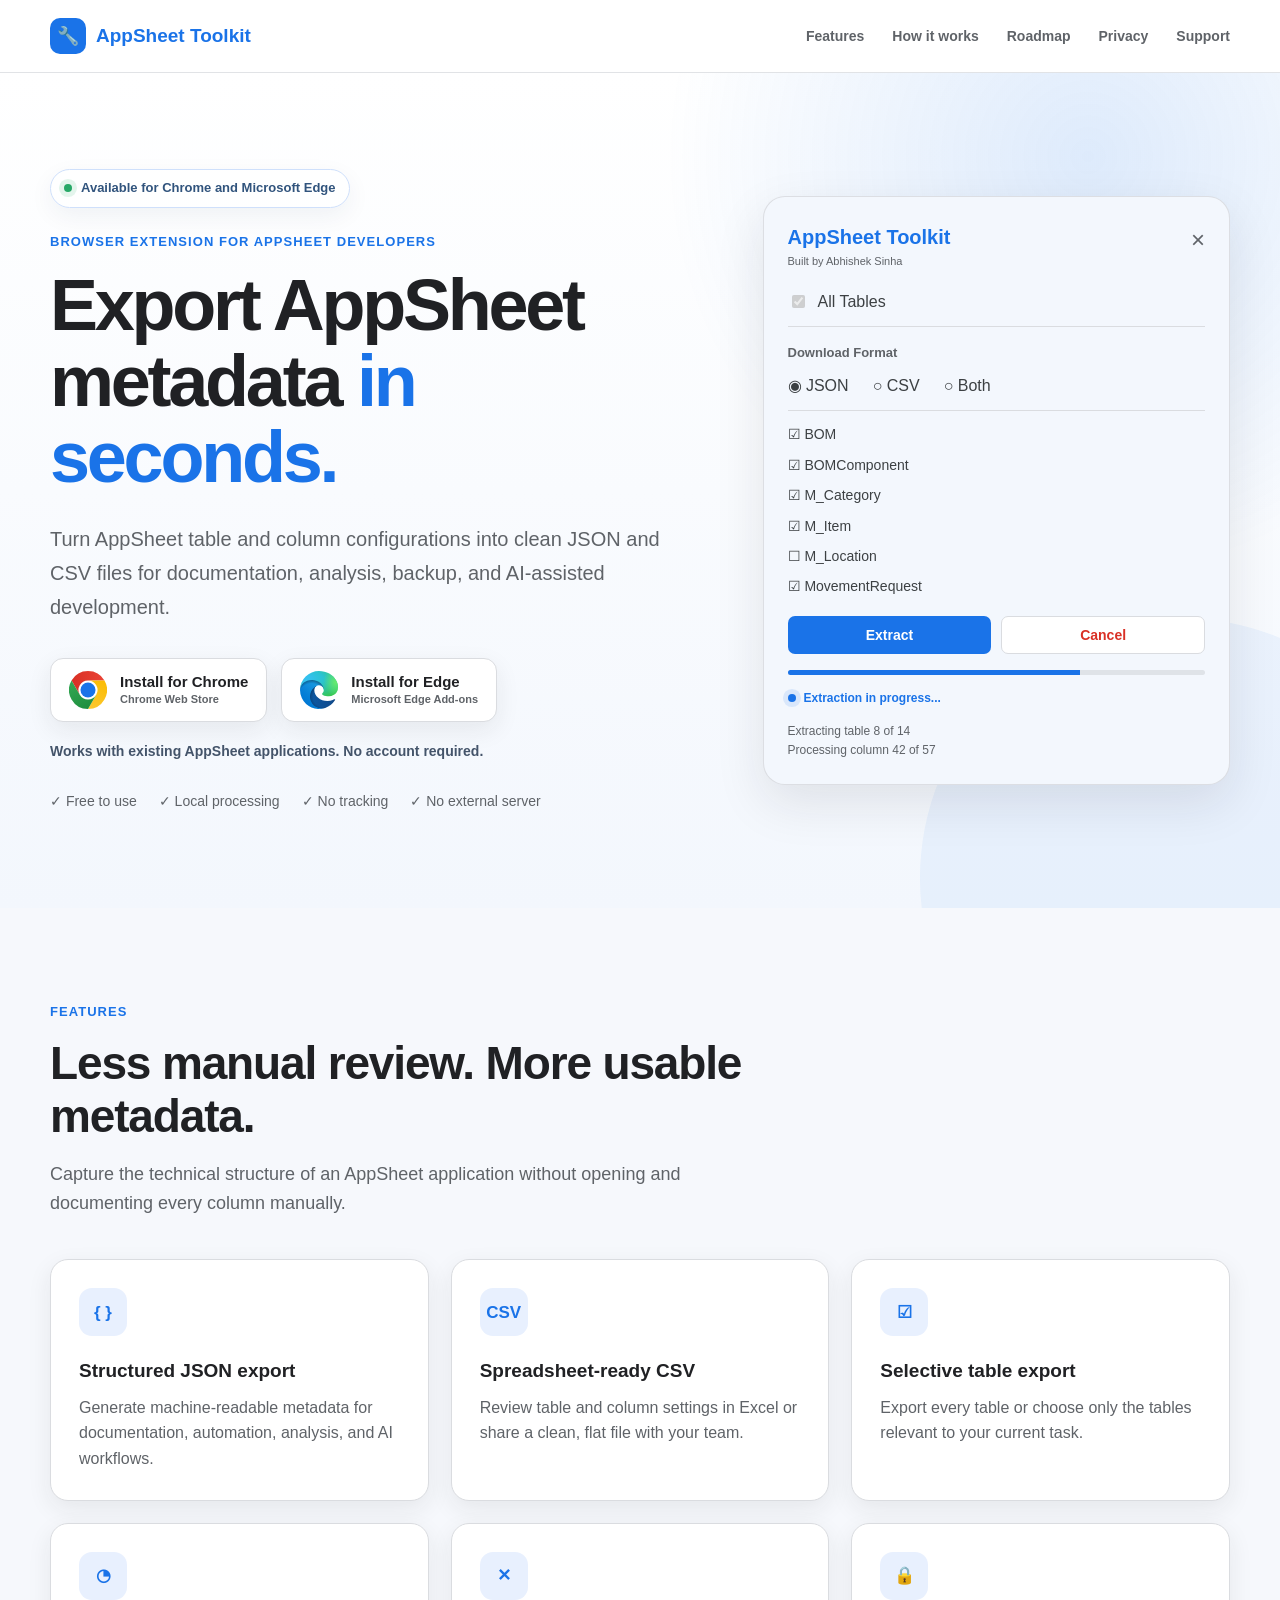
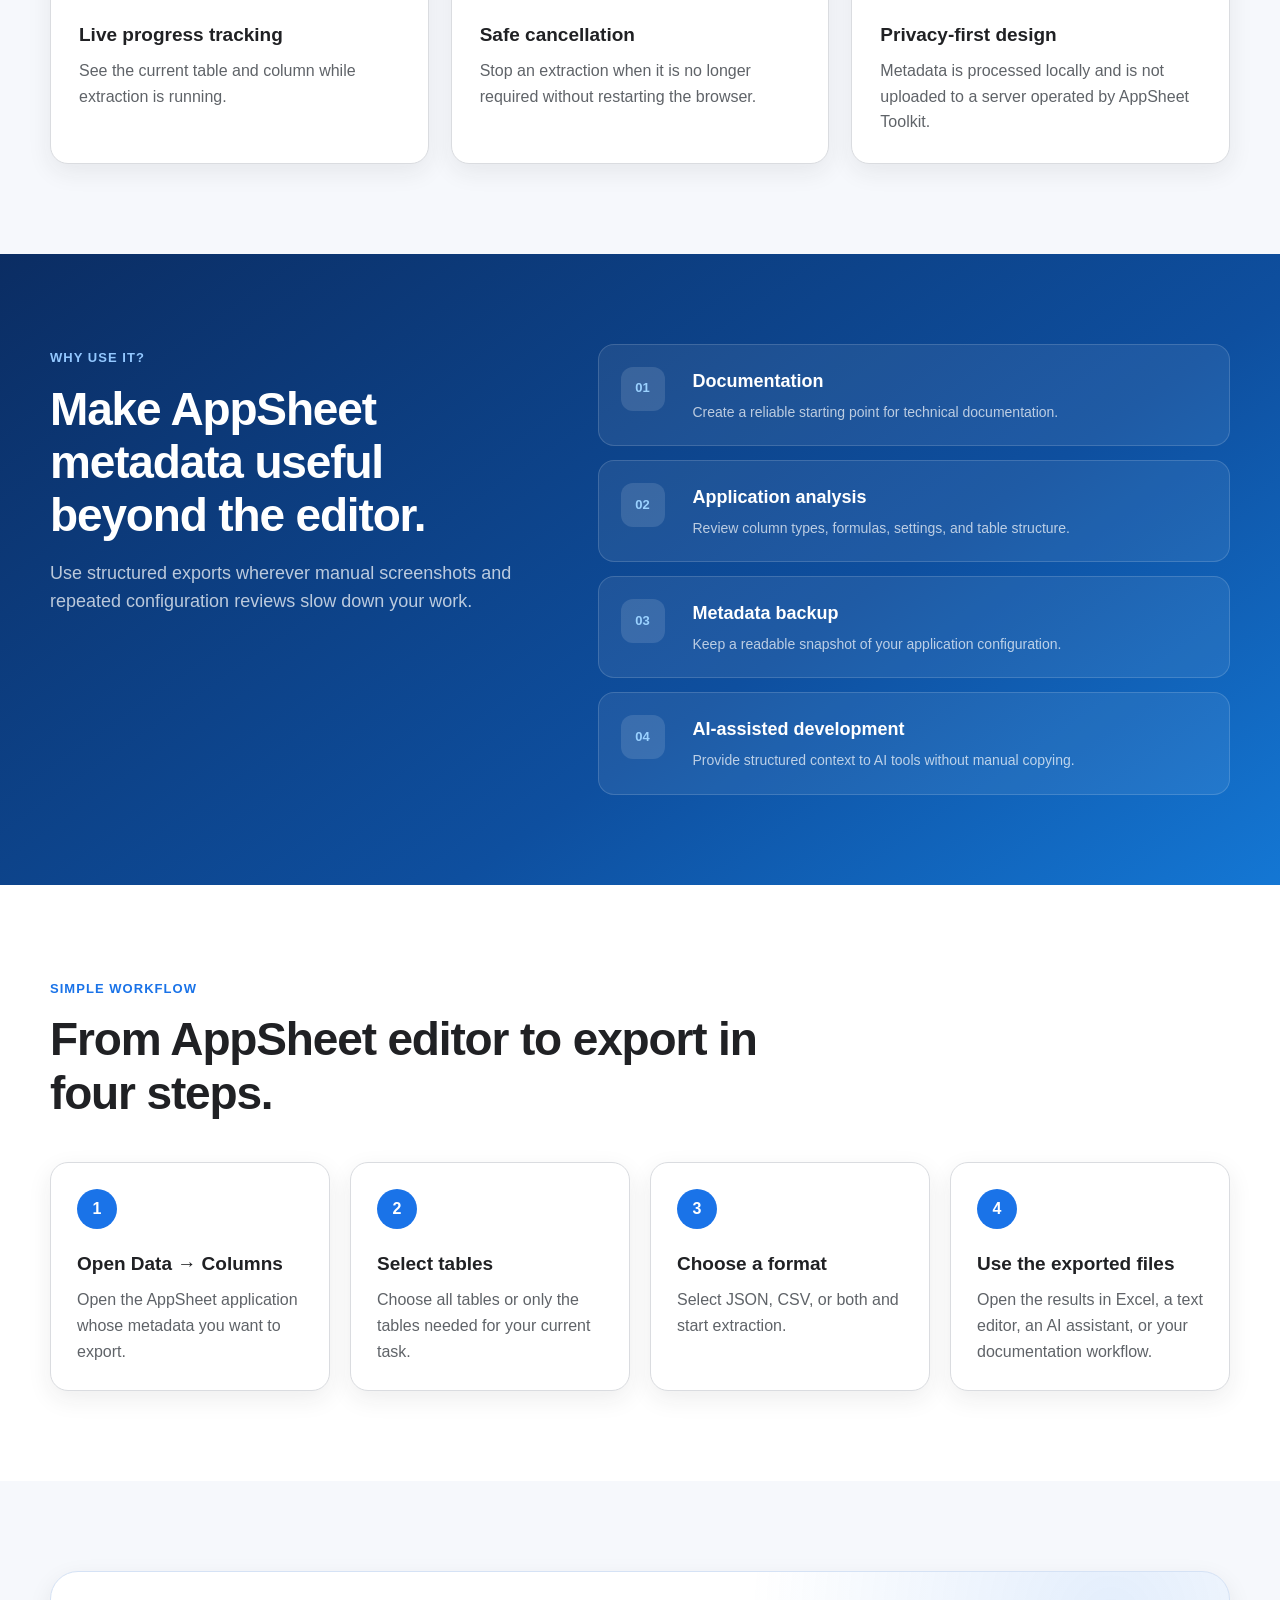
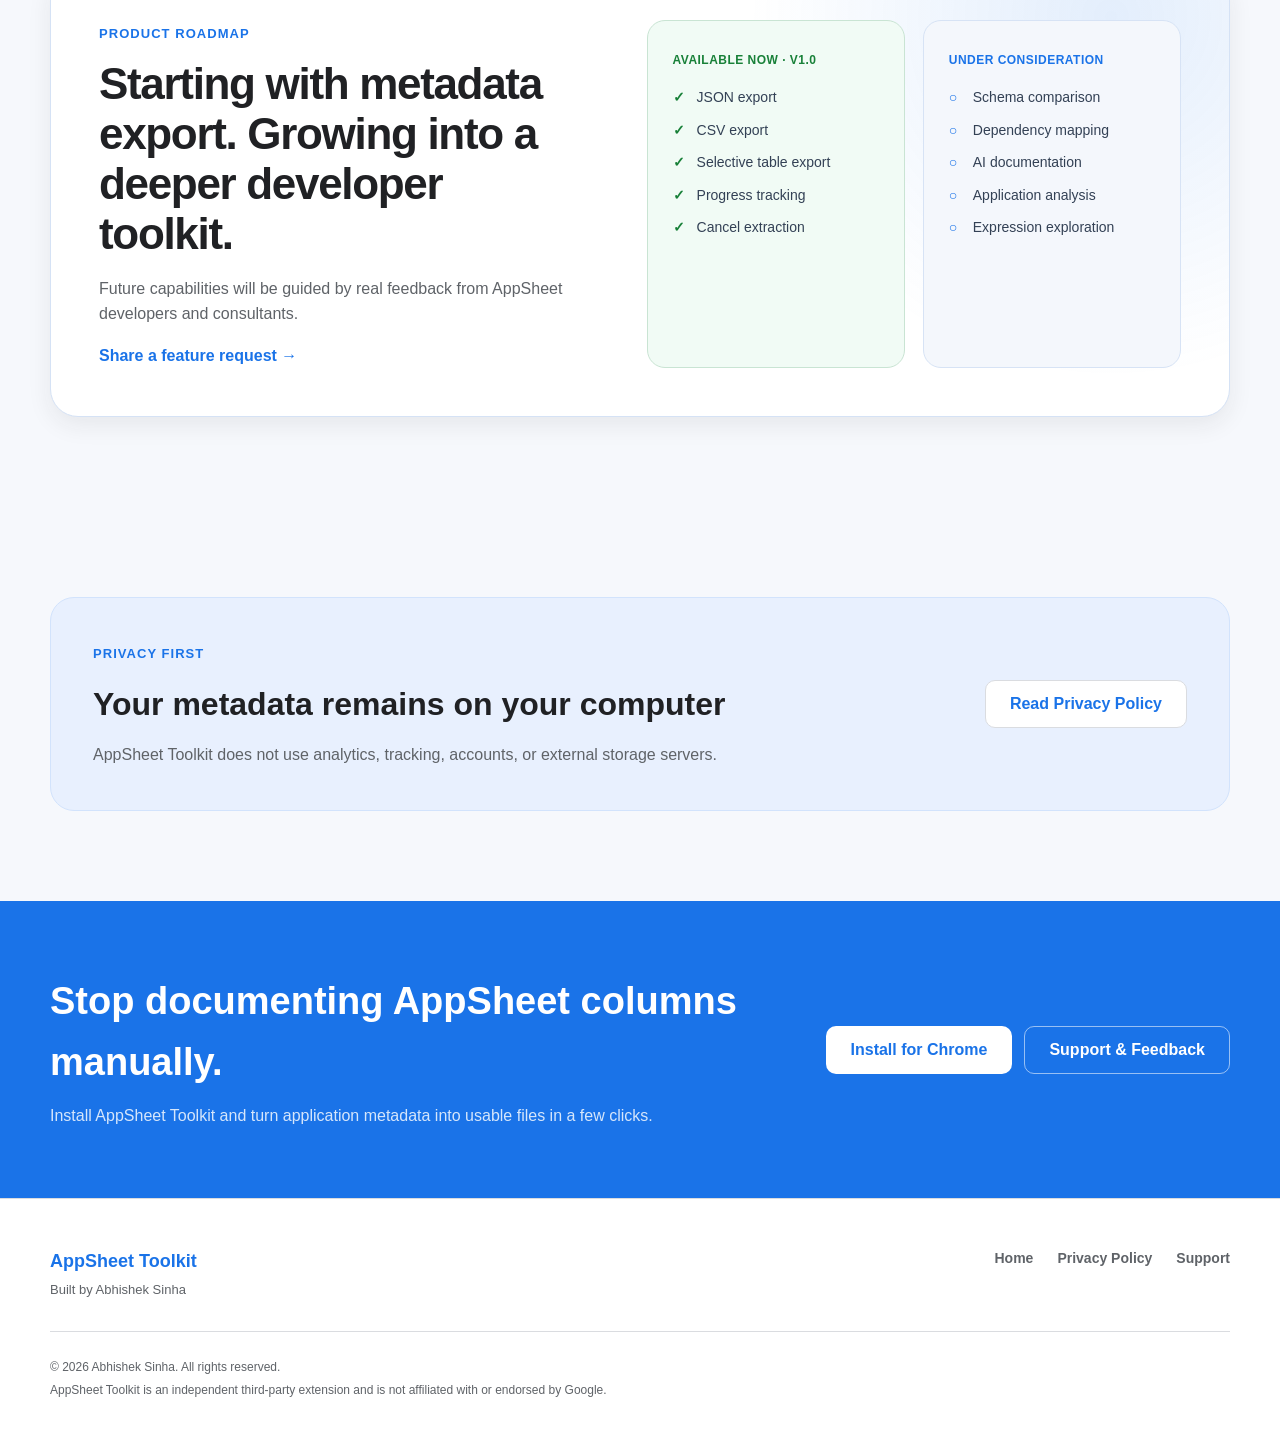
==== index.html @ 95dcfdec "Use official Chrome and Edge logos" ====
<!DOCTYPE html>
<html lang="en">

<head>
    <meta charset="UTF-8">

    <meta
        name="viewport"
        content="width=device-width, initial-scale=1"
    >

    <meta
        name="description"
        content="Export AppSheet table and column metadata to JSON and CSV for documentation, analysis, backup, and AI workflows."
    >

    <title>AppSheet Toolkit | Export AppSheet Metadata</title>

    <link
        rel="stylesheet"
        href="styles.css"
    >
</head>

<body>

    <header class="siteHeader">

        <div class="pageWidth navigation">

            <a
                class="brand"
                href="index.html"
            >
                <span class="brandIcon">🔧</span>

                <span>AppSheet Toolkit</span>
            </a>

            <nav class="navLinks">

                <a href="#features">
                    Features
                </a>

                <a href="#screenshots">
                    How it works
                </a>

                <a href="#roadmap">
                    Roadmap
                </a>

                <a href="privacy.html">
                    Privacy
                </a>

                <a href="support.html">
                    Support
                </a>



            </nav>

        </div>

    </header>

    <main>

        <section class="heroSection">

            <div class="pageWidth heroGrid">

                <div class="heroContent">

                    <div class="availabilityPill">
                        <span class="statusDot"></span>
                        Available for Chrome and Microsoft Edge
                    </div>

                    <span class="eyebrow">
                        Browser extension for AppSheet developers
                    </span>

                    <h1>
                        Export AppSheet metadata <span class="accentText">in seconds.</span>
                    </h1>

                    <p class="heroDescription">
                        Turn AppSheet table and column configurations into clean
                        JSON and CSV files for documentation, analysis, backup,
                        and AI-assisted development.
                    </p>

                    <div class="storeActions">

                        <a
                            class="storeButton"
                            href="https://chromewebstore.google.com/detail/mdbiahphbngmmjmggekiccggefpjablj?utm_source=item-share-cb"
                            target="_blank"
                            rel="noopener noreferrer"
                        >
                            <img
									src="assets/chrome.svg"
									alt="Google Chrome"
									class="storeLogo"
								/>
                            <span>
                                <strong>Install for Chrome</strong>
                                <small>Chrome Web Store</small>
                            </span>
                        </a>

                        <a
                            class="storeButton"
                            href="https://microsoftedge.microsoft.com/addons/search/AppSheet%20Toolkit"
                            target="_blank"
                            rel="noopener noreferrer"
                        >
                            <img
								src="assets/edge.svg"
								alt="Microsoft Edge"
								class="storeLogo"
							/>
                            <span>
                                <strong>Install for Edge</strong>
                                <small>Microsoft Edge Add-ons</small>
                            </span>
                        </a>

                    </div>

                    <p class="compatibilityNote">
                        Works with existing AppSheet applications. No account required.
                    </p>

                    <div class="trustRow">

                        <span>✓ Free to use</span>
                        <span>✓ Local processing</span>
                        <span>✓ No tracking</span>
                        <span>✓ No external server</span>

                    </div>

                </div>

                <div class="toolPreview">

                    <div class="previewHeader">

                        <div>

                            <strong>
                                AppSheet Toolkit
                            </strong>

                            <span>
                                Built by Abhishek Sinha
                            </span>

                        </div>

                        <span class="closeSymbol">
                            ×
                        </span>

                    </div>

                    <label class="previewOption">

                        <input
                            type="checkbox"
                            checked
                            disabled
                        >

                        All Tables

                    </label>

                    <div class="previewDivider"></div>

                    <strong class="previewLabel">
                        Download Format
                    </strong>

                    <div class="previewFormats">

                        <span>
                            ◉ JSON
                        </span>

                        <span>
                            ○ CSV
                        </span>

                        <span>
                            ○ Both
                        </span>

                    </div>

                    <div class="previewDivider"></div>

                    <div class="previewTables">

                        <span>☑ BOM</span>

                        <span>☑ BOMComponent</span>

                        <span>☑ M_Category</span>

                        <span>☑ M_Item</span>

                        <span>☐ M_Location</span>

                        <span>☑ MovementRequest</span>

                    </div>

                    <div class="previewButtons">

                        <span class="previewExtract">
                            Extract
                        </span>

                        <span class="previewCancel">
                            Cancel
                        </span>

                    </div>

                    <div class="previewProgress">

                        <div style="width:70%"></div>

                    </div>

                    <div class="previewLiveStatus">
                        <span class="liveDot"></span>
                        Extraction in progress...
                    </div>

                    <p class="previewStatus">
                        Extracting table 8 of 14
                        <br>
                        Processing column 42 of 57
                    </p>

                </div>

            </div>

        </section>

        <section
            id="features"
            class="section"
        >

            <div class="pageWidth">

                <div class="sectionHeading">

                    <span class="eyebrow">
                        Features
                    </span>

                    <h2>
                        Less manual review. More usable metadata.
                    </h2>

                    <p>
                        Capture the technical structure of an AppSheet application
                        without opening and documenting every column manually.
                    </p>

                </div>

                <div class="featureGrid">

                    <article class="featureCard">

                        <div class="featureIcon">
                            { }
                        </div>

                        <h3>
                            Structured JSON export
                        </h3>

                        <p>
                            Generate machine-readable metadata for documentation,
                            automation, analysis, and AI workflows.
                        </p>

                    </article>

                    <article class="featureCard">

                        <div class="featureIcon">
                            CSV
                        </div>

                        <h3>
                            Spreadsheet-ready CSV
                        </h3>

                        <p>
                            Review table and column settings in Excel or share a clean,
                            flat file with your team.
                        </p>

                    </article>

                    <article class="featureCard">

                        <div class="featureIcon">
                            ☑
                        </div>

                        <h3>
                            Selective table export
                        </h3>

                        <p>
                            Export every table or choose only the tables relevant to your
                            current task.
                        </p>

                    </article>

                    <article class="featureCard">

                        <div class="featureIcon">
                            ◔
                        </div>

                        <h3>
                            Live progress tracking
                        </h3>

                        <p>
                            See the current table and column while extraction is running.
                        </p>

                    </article>

                    <article class="featureCard">

                        <div class="featureIcon">
                            ✕
                        </div>

                        <h3>
                            Safe cancellation
                        </h3>

                        <p>
                            Stop an extraction when it is no longer required without
                            restarting the browser.
                        </p>

                    </article>

                    <article class="featureCard">

                        <div class="featureIcon">
                            🔒
                        </div>

                        <h3>
                            Privacy-first design
                        </h3>

                        <p>
                            Metadata is processed locally and is not uploaded to a server
                            operated by AppSheet Toolkit.
                        </p>

                    </article>

                </div>

            </div>

        </section>

        <section class="section useCasesSection">

            <div class="pageWidth useCasesGrid">

                <div class="sectionHeading">
                    <span class="eyebrow">Why use it?</span>
                    <h2>Make AppSheet metadata useful beyond the editor.</h2>
                    <p>
                        Use structured exports wherever manual screenshots and repeated
                        configuration reviews slow down your work.
                    </p>
                </div>

                <div class="useCaseList">

                    <article>
                        <span>01</span>
                        <div>
                            <h3>Documentation</h3>
                            <p>Create a reliable starting point for technical documentation.</p>
                        </div>
                    </article>

                    <article>
                        <span>02</span>
                        <div>
                            <h3>Application analysis</h3>
                            <p>Review column types, formulas, settings, and table structure.</p>
                        </div>
                    </article>

                    <article>
                        <span>03</span>
                        <div>
                            <h3>Metadata backup</h3>
                            <p>Keep a readable snapshot of your application configuration.</p>
                        </div>
                    </article>

                    <article>
                        <span>04</span>
                        <div>
                            <h3>AI-assisted development</h3>
                            <p>Provide structured context to AI tools without manual copying.</p>
                        </div>
                    </article>

                </div>

            </div>

        </section>

        <section
            id="screenshots"
            class="section alternateSection"
        >

            <div class="pageWidth">

                <div class="sectionHeading">

                    <span class="eyebrow">
                        Simple workflow
                    </span>

                    <h2>
                        From AppSheet editor to export in four steps.
                    </h2>

                </div>

                <div class="workflowGrid">

                    <article class="workflowCard">

                        <span class="stepNumber">
                            1
                        </span>

                        <h3>
                            Open Data → Columns
                        </h3>

                        <p>
                            Open the AppSheet application whose metadata you want to export.
                        </p>

                    </article>

                    <article class="workflowCard">

                        <span class="stepNumber">
                            2
                        </span>

                        <h3>
                            Select tables
                        </h3>

                        <p>
                            Choose all tables or only the tables needed for your current task.
                        </p>

                    </article>

                    <article class="workflowCard">

                        <span class="stepNumber">
                            3
                        </span>

                        <h3>
                            Choose a format
                        </h3>

                        <p>
                            Select JSON, CSV, or both and start extraction.
                        </p>

                    </article>

                    <article class="workflowCard">

                        <span class="stepNumber">
                            4
                        </span>

                        <h3>
                            Use the exported files
                        </h3>

                        <p>
                            Open the results in Excel, a text editor, an AI
                            assistant, or your documentation workflow.
                        </p>

                    </article>

                </div>

            </div>

        </section>

        <section id="roadmap" class="section">

            <div class="pageWidth roadmapPanel">

                <div class="roadmapIntro">
                    <span class="eyebrow">Product roadmap</span>
                    <h2>Starting with metadata export. Growing into a deeper developer toolkit.</h2>
                    <p>
                        Future capabilities will be guided by real feedback from
                        AppSheet developers and consultants.
                    </p>
                    <a class="textLink" href="support.html">Share a feature request →</a>
                </div>

                <div class="roadmapColumns">

                    <div class="roadmapColumn currentRoadmap">
                        <span class="roadmapBadge">Available now · v1.0</span>
                        <ul>
                            <li>JSON export</li>
                            <li>CSV export</li>
                            <li>Selective table export</li>
                            <li>Progress tracking</li>
                            <li>Cancel extraction</li>
                        </ul>
                    </div>

                    <div class="roadmapColumn futureRoadmap">
                        <span class="roadmapBadge">Under consideration</span>
                        <ul>
                            <li>Schema comparison</li>
                            <li>Dependency mapping</li>
                            <li>AI documentation</li>
                            <li>Application analysis</li>
                            <li>Expression exploration</li>
                        </ul>
                    </div>

                </div>

            </div>

        </section>

        <section class="section">

            <div class="pageWidth privacyBanner">

                <div>

                    <span class="eyebrow">
                        Privacy first
                    </span>

                    <h2>
                        Your metadata remains on your computer
                    </h2>

                    <p>
                        AppSheet Toolkit does not use analytics, tracking,
                        accounts, or external storage servers.
                    </p>

                </div>

                <a
                    class="button secondaryButton"
                    href="privacy.html"
                >
                    Read Privacy Policy
                </a>

            </div>

        </section>

        <section class="ctaSection">

            <div class="pageWidth ctaContent">

                <div>

                    <h2>
                        Stop documenting AppSheet columns manually.
                    </h2>

                    <p>
                        Install AppSheet Toolkit and turn application metadata into
                        usable files in a few clicks.
                    </p>

                </div>

                <div class="ctaActions">
                    <a
                        class="button lightButton"
                        href="https://chromewebstore.google.com/detail/mdbiahphbngmmjmggekiccggefpjablj?utm_source=item-share-cb"
                        target="_blank"
                        rel="noopener noreferrer"
                    >
                        Install for Chrome
                    </a>

                    <a
                        class="button outlineLightButton"
                        href="support.html"
                    >
                        Support & Feedback
                    </a>
                </div>

            </div>

        </section>

    </main>

    <footer class="siteFooter">

        <div class="pageWidth footerContent">

            <div>

                <strong>
                    AppSheet Toolkit
                </strong>

                <p>
                    Built by Abhishek Sinha
                </p>

            </div>

            <div class="footerLinks">

                <a href="index.html">
                    Home
                </a>

                <a href="privacy.html">
                    Privacy Policy
                </a>

                <a href="support.html">
                    Support
                </a>

            </div>

        </div>

        <div class="pageWidth copyright">

            <p>
                © 2026 Abhishek Sinha. All rights reserved.
            </p>

            <p>
                AppSheet Toolkit is an independent third-party extension and is
                not affiliated with or endorsed by Google.
            </p>

        </div>

    </footer>

</body>

</html>
---- styles.css ----
:root{
    --primary:#1a73e8;
    --primary-dark:#1557b0;
    --primary-soft:#e8f0fe;
    --background:#f6f8fc;
    --surface:#ffffff;
    --surface-soft:#f3f7fd;
    --text:#202124;
    --muted:#5f6368;
    --border:#dadce0;
    --success:#188038;
    --danger:#d93025;
    --shadow:0 18px 50px rgba(32,33,36,.10);
    --small-shadow:0 8px 24px rgba(32,33,36,.08);
    --radius:18px;
    --page-width:1180px;
}

*{
    box-sizing:border-box;
}

html{
    scroll-behavior:smooth;
}

body{
    margin:0;
    background:var(--background);
    color:var(--text);
    font-family:Roboto,"Segoe UI",Arial,sans-serif;
    font-size:16px;
    line-height:1.6;
}

a{
    color:inherit;
}

img{
    max-width:100%;
}

.pageWidth{
    width:min(calc(100% - 40px),var(--page-width));
    margin-inline:auto;
}

.siteHeader{
    position:sticky;
    top:0;
    z-index:100;
    border-bottom:1px solid rgba(218,220,224,.8);
    background:rgba(255,255,255,.92);
    backdrop-filter:blur(12px);
}

.navigation{
    min-height:72px;
    display:flex;
    align-items:center;
    justify-content:space-between;
    gap:32px;
}

.brand{
    display:inline-flex;
    align-items:center;
    gap:10px;
    color:var(--primary);
    font-size:19px;
    font-weight:700;
    text-decoration:none;
}

.brandIcon{
    width:36px;
    height:36px;
    display:grid;
    place-items:center;
    border-radius:10px;
    background:var(--primary);
    color:#fff;
    font-size:18px;
}

.navLinks{
    display:flex;
    align-items:center;
    gap:28px;
}

.navLinks a{
    color:var(--muted);
    font-size:14px;
    font-weight:600;
    text-decoration:none;
}

.navLinks a:hover,
.navLinks .activeLink{
    color:var(--primary);
}

.heroSection{
    position:relative;
    overflow:hidden;
    padding:96px 0;
    background:
        radial-gradient(
            circle at 85% 10%,
            rgba(26,115,232,.14),
            transparent 32%
        ),
        linear-gradient(
            180deg,
            #ffffff 0%,
            #f3f7fd 100%
        );
}

.heroSection::after{
    content:"";
    position:absolute;
    right:-160px;
    bottom:-230px;
    width:520px;
    height:520px;
    border-radius:50%;
    background:rgba(26,115,232,.06);
}

.heroGrid{
    position:relative;
    z-index:1;
    display:grid;
    grid-template-columns:minmax(0,1.15fr) minmax(320px,.85fr);
    align-items:center;
    gap:80px;
}

.eyebrow{
    display:inline-block;
    margin-bottom:14px;
    color:var(--primary);
    font-size:13px;
    font-weight:700;
    letter-spacing:.08em;
    text-transform:uppercase;
}

.heroContent h1{
    max-width:720px;
    margin:0;
    font-size:clamp(42px,6vw,72px);
    line-height:1.06;
    letter-spacing:-.045em;
}

.heroDescription{
    max-width:660px;
    margin:26px 0 0;
    color:var(--muted);
    font-size:20px;
    line-height:1.7;
}

.heroActions{
    display:flex;
    flex-wrap:wrap;
    gap:14px;
    margin-top:34px;
}

.button{
    min-height:48px;
    display:inline-flex;
    align-items:center;
    justify-content:center;
    padding:0 24px;
    border:1px solid transparent;
    border-radius:10px;
    font-weight:700;
    text-decoration:none;
    transition:
        transform .18s ease,
        background .18s ease,
        box-shadow .18s ease;
}

.button:hover{
    transform:translateY(-2px);
}

.primaryButton{
    background:var(--primary);
    color:#fff;
    box-shadow:0 10px 22px rgba(26,115,232,.22);
}

.primaryButton:hover{
    background:var(--primary-dark);
}

.secondaryButton{
    border-color:var(--border);
    background:#fff;
    color:var(--primary);
}

.secondaryButton:hover{
    background:var(--primary-soft);
}

.lightButton{
    background:#fff;
    color:var(--primary);
}

.trustRow{
    display:flex;
    flex-wrap:wrap;
    gap:22px;
    margin-top:28px;
    color:var(--muted);
    font-size:14px;
}

.toolPreview{
    padding:24px;
    border:1px solid rgba(218,220,224,.9);
    border-radius:22px;
    background:var(--surface-soft);
    box-shadow:var(--shadow);
}

.previewHeader{
    display:flex;
    align-items:flex-start;
    justify-content:space-between;
    gap:16px;
}

.previewHeader div{
    display:flex;
    flex-direction:column;
}

.previewHeader strong{
    color:var(--primary);
    font-size:20px;
}

.previewHeader span{
    color:var(--muted);
    font-size:11px;
}

.closeSymbol{
    color:var(--muted);
    font-size:24px !important;
}

.previewOption{
    display:flex;
    align-items:center;
    gap:10px;
    margin:18px 0 12px;
    color:#3c4043;
}

.previewOption input{
    accent-color:var(--primary);
}

.previewDivider{
    height:1px;
    margin:12px 0;
    background:var(--border);
}

.previewLabel{
    color:var(--muted);
    font-size:13px;
}

.previewFormats{
    display:flex;
    gap:24px;
    margin-top:8px;
    color:#3c4043;
}

.previewTables{
    display:grid;
    gap:8px;
    max-height:185px;
    overflow:hidden;
    color:#3c4043;
}

.previewTables span{
    font-size:14px;
}

.previewButtons{
    display:grid;
    grid-template-columns:1fr 1fr;
    gap:10px;
    margin-top:18px;
}

.previewExtract,
.previewCancel{
    min-height:38px;
    display:grid;
    place-items:center;
    border-radius:7px;
    font-size:14px;
    font-weight:700;
}

.previewExtract{
    background:var(--primary);
    color:#fff;
}

.previewCancel{
    border:1px solid var(--border);
    background:#fff;
    color:var(--danger);
}

.previewProgress{
    height:5px;
    margin-top:16px;
    overflow:hidden;
    border-radius:20px;
    background:#dfe3e8;
}

.previewProgress div{
    width:38%;
    height:100%;
    background:var(--primary);
}

.previewStatus{
    margin:14px 0 0;
    color:var(--muted);
    font-size:12px;
}

.section{
    padding:90px 0;
}

.alternateSection{
    background:#fff;
}

.sectionHeading{
    max-width:720px;
    margin-bottom:42px;
}

.sectionHeading h2{
    margin:0;
    font-size:clamp(32px,4vw,46px);
    line-height:1.16;
    letter-spacing:-.025em;
}

.sectionHeading p{
    margin:16px 0 0;
    color:var(--muted);
    font-size:18px;
}

.featureGrid{
    display:grid;
    grid-template-columns:repeat(3,minmax(0,1fr));
    gap:22px;
}

.featureCard,
.workflowCard,
.supportCard{
    border:1px solid var(--border);
    border-radius:var(--radius);
    background:var(--surface);
    box-shadow:var(--small-shadow);
}

.featureCard{
    padding:28px;
}

.featureIcon{
    width:48px;
    height:48px;
    display:grid;
    place-items:center;
    border-radius:13px;
    background:var(--primary-soft);
    color:var(--primary);
    font-size:17px;
    font-weight:800;
}

.featureCard h3,
.workflowCard h3,
.supportCard h2{
    margin:20px 0 8px;
    font-size:19px;
}

.featureCard p,
.workflowCard p,
.supportCard p{
    margin:0;
    color:var(--muted);
}

.workflowGrid{
    display:grid;
    grid-template-columns:repeat(4,minmax(0,1fr));
    gap:20px;
}

.workflowCard{
    padding:26px;
}

.stepNumber{
    width:40px;
    height:40px;
    display:grid;
    place-items:center;
    border-radius:50%;
    background:var(--primary);
    color:#fff;
    font-weight:800;
}

.privacyBanner,
.contactPanel{
    display:flex;
    align-items:center;
    justify-content:space-between;
    gap:40px;
    padding:42px;
    border:1px solid #d2e3fc;
    border-radius:24px;
    background:var(--primary-soft);
}

.privacyBanner h2,
.contactPanel h2{
    margin:0;
    font-size:32px;
}

.privacyBanner p,
.contactPanel p{
    max-width:720px;
    margin:12px 0 0;
    color:var(--muted);
}

.ctaSection{
    padding:70px 0;
    background:var(--primary);
    color:#fff;
}

.ctaContent{
    display:flex;
    align-items:center;
    justify-content:space-between;
    gap:40px;
}

.ctaContent h2{
    margin:0;
    font-size:38px;
}

.ctaContent p{
    margin:10px 0 0;
    color:rgba(255,255,255,.82);
}

.siteFooter{
    padding:48px 0 26px;
    border-top:1px solid var(--border);
    background:#fff;
}

.footerContent{
    display:flex;
    align-items:flex-start;
    justify-content:space-between;
    gap:40px;
}

.footerContent strong{
    color:var(--primary);
    font-size:18px;
}

.footerContent p{
    margin:4px 0 0;
    color:var(--muted);
    font-size:13px;
}

.footerLinks{
    display:flex;
    flex-wrap:wrap;
    gap:24px;
}

.footerLinks a{
    color:var(--muted);
    font-size:14px;
    font-weight:600;
    text-decoration:none;
}

.footerLinks a:hover{
    color:var(--primary);
}

.copyright{
    margin-top:30px;
    padding-top:22px;
    border-top:1px solid var(--border);
    color:var(--muted);
    font-size:12px;
}

.copyright p{
    margin:4px 0;
}

.legalPage{
    padding:70px 0 100px;
}

.legalContainer{
    width:min(calc(100% - 40px),850px);
    margin:auto;
    padding:48px;
    border:1px solid var(--border);
    border-radius:24px;
    background:#fff;
    box-shadow:var(--small-shadow);
}

.legalContainer > h1{
    margin:0;
    font-size:46px;
    letter-spacing:-.03em;
}

.lastUpdated{
    margin:8px 0 30px;
    color:var(--muted);
    font-size:14px;
}

.legalNotice{
    padding:20px;
    border-left:4px solid var(--primary);
    border-radius:8px;
    background:var(--primary-soft);
}

.legalNotice p{
    margin:5px 0 0;
}

.legalSection{
    margin-top:38px;
}

.legalSection h2{
    margin:0 0 10px;
    font-size:22px;
}

.legalSection p{
    color:#3c4043;
}

.textLink{
    color:var(--primary);
    font-weight:700;
    text-decoration:none;
}

.supportPage{
    min-height:70vh;
}

.supportHero{
    padding:80px 0;
    background:
        radial-gradient(
            circle at 85% 5%,
            rgba(26,115,232,.15),
            transparent 30%
        ),
        #fff;
}

.supportHero h1{
    margin:0;
    font-size:clamp(42px,6vw,64px);
    letter-spacing:-.04em;
}

.supportHero p{
    max-width:700px;
    margin:18px 0 0;
    color:var(--muted);
    font-size:19px;
}

.supportGrid{
    display:grid;
    grid-template-columns:repeat(2,minmax(0,1fr));
    gap:22px;
}

.supportCard{
    padding:30px;
}

.faqContainer{
    max-width:850px;
}

details{
    margin-top:14px;
    padding:20px 22px;
    border:1px solid var(--border);
    border-radius:12px;
    background:#fff;
}

summary{
    cursor:pointer;
    font-weight:700;
}

details p{
    margin:12px 0 0;
    color:var(--muted);
}

@media (max-width:900px){

    .heroGrid{
        grid-template-columns:1fr;
        gap:50px;
    }

    .toolPreview{
        max-width:500px;
    }

    .featureGrid{
        grid-template-columns:repeat(2,minmax(0,1fr));
    }

    .workflowGrid{
        grid-template-columns:repeat(2,minmax(0,1fr));
    }

    .privacyBanner,
    .contactPanel,
    .ctaContent{
        align-items:flex-start;
        flex-direction:column;
    }

}

@media (max-width:640px){

    .pageWidth{
        width:min(calc(100% - 28px),var(--page-width));
    }

    .navigation{
        min-height:64px;
    }

    .navLinks{
        gap:14px;
    }

    .navLinks a:nth-child(1),
    .navLinks a:nth-child(2){
        display:none;
    }

    .heroSection{
        padding:68px 0;
    }

    .heroContent h1{
        font-size:43px;
    }

    .heroDescription{
        font-size:17px;
    }

    .heroActions{
        align-items:stretch;
        flex-direction:column;
    }

    .button{
        width:100%;
    }

    .section{
        padding:65px 0;
    }

    .featureGrid,
    .workflowGrid,
    .supportGrid{
        grid-template-columns:1fr;
    }

    .privacyBanner,
    .contactPanel{
        padding:28px;
    }

    .ctaContent h2{
        font-size:31px;
    }

    .footerContent{
        flex-direction:column;
    }

    .legalContainer{
        padding:28px 22px;
    }

    .legalContainer > h1{
        font-size:38px;
    }

}



/* ===== Website v2 additions ===== */

.accentText{
    color:var(--primary);
}

.availabilityPill{
    width:max-content;
    max-width:100%;
    display:flex;
    align-items:center;
    gap:9px;
    margin-bottom:20px;
    padding:8px 13px;
    border:1px solid #cfe0fb;
    border-radius:999px;
    background:rgba(255,255,255,.78);
    color:#31547d;
    font-size:13px;
    font-weight:700;
    box-shadow:0 8px 24px rgba(20,43,78,.06);
}

.statusDot{
    width:8px;
    height:8px;
    border-radius:50%;
    background:#27a867;
    box-shadow:0 0 0 5px rgba(39,168,103,.12);
}

.storeActions{
    display:flex;
    flex-wrap:wrap;
    gap:14px;
    margin-top:34px;
}

.storeButton{
    min-height:64px;
    display:flex;
    align-items:center;
    gap:13px;
    padding:10px 18px;
    border:1px solid var(--border);
    border-radius:13px;
    background:#fff;
    color:var(--text);
    font-size:15px;
    font-weight:700;
    line-height:1.15;
    text-decoration:none;
    box-shadow:var(--small-shadow);
    transition:transform .18s ease,box-shadow .18s ease,border-color .18s ease;
}

.storeButton:hover{
    transform:translateY(-3px);
    border-color:#b9d0f5;
    box-shadow:0 18px 42px rgba(20,43,78,.14);
}

.storeButton small{
    display:block;
    margin-bottom:3px;
    color:var(--muted);
    font-size:10px;
    font-weight:600;
    letter-spacing:.03em;
    text-transform:uppercase;
}

.storeLogo{
    width:38px;
    height:38px;
    flex:none;
    object-fit:contain;
    display:block;
}

.useCasesSection{
    background:linear-gradient(145deg,#0b2d63,#0e4f9f 62%,#1477d4);
    color:#fff;
}

.useCasesGrid{
    display:grid;
    grid-template-columns:minmax(0,.85fr) minmax(0,1.15fr);
    gap:80px;
    align-items:start;
}

.useCasesSection .eyebrow{
    color:#93c8ff;
}

.useCasesSection .sectionHeading p{
    color:rgba(255,255,255,.72);
}

.useCaseList{
    display:grid;
    gap:14px;
}

.useCaseList article{
    display:grid;
    grid-template-columns:54px 1fr;
    gap:18px;
    align-items:start;
    padding:22px;
    border:1px solid rgba(255,255,255,.15);
    border-radius:16px;
    background:rgba(255,255,255,.07);
}

.useCaseList article > span{
    width:44px;
    height:44px;
    display:grid;
    place-items:center;
    border-radius:12px;
    background:rgba(255,255,255,.12);
    color:#9bd2ff;
    font-size:13px;
    font-weight:800;
}

.useCaseList h3{
    margin:0;
    font-size:18px;
}

.useCaseList p{
    margin:5px 0 0;
    color:rgba(255,255,255,.7);
    font-size:14px;
}

.roadmapPanel{
    display:grid;
    grid-template-columns:minmax(0,.95fr) minmax(0,1.05fr);
    gap:64px;
    padding:48px;
    border:1px solid #d5e2f5;
    border-radius:28px;
    background:radial-gradient(circle at 90% 10%,rgba(26,115,232,.12),transparent 32%),#fff;
    box-shadow:var(--small-shadow);
}

.roadmapIntro h2{
    margin:0;
    font-size:clamp(32px,4vw,44px);
    line-height:1.14;
    letter-spacing:-.03em;
}

.roadmapIntro p{
    color:var(--muted);
}

.roadmapColumns{
    display:grid;
    grid-template-columns:1fr 1fr;
    gap:18px;
}

.roadmapColumn{
    padding:25px;
    border-radius:18px;
}

.currentRoadmap{
    border:1px solid #c9e4d3;
    background:#f1fbf5;
}

.futureRoadmap{
    border:1px solid #d7e3f5;
    background:#f4f7fc;
}

.roadmapBadge{
    display:inline-block;
    margin-bottom:16px;
    font-size:12px;
    font-weight:800;
    letter-spacing:.04em;
    text-transform:uppercase;
}

.currentRoadmap .roadmapBadge{
    color:var(--success);
}

.futureRoadmap .roadmapBadge{
    color:var(--primary);
}

.roadmapColumn ul{
    display:grid;
    gap:10px;
    margin:0;
    padding:0;
    list-style:none;
}

.roadmapColumn li{
    position:relative;
    padding-left:24px;
    color:#334155;
    font-size:14px;
}

.currentRoadmap li::before,
.futureRoadmap li::before{
    position:absolute;
    left:0;
    font-weight:800;
}

.currentRoadmap li::before{
    content:"✓";
    color:var(--success);
}

.futureRoadmap li::before{
    content:"○";
    color:var(--primary);
}

.ctaActions{
    display:flex;
    flex:none;
    gap:12px;
}

.outlineLightButton{
    border-color:rgba(255,255,255,.55);
    color:#fff;
    background:transparent;
}

@media (max-width:900px){
    .useCasesGrid,
    .roadmapPanel{
        grid-template-columns:1fr;
    }

    .ctaActions{
        width:100%;
    }
}

@media (max-width:640px){
    .storeActions,
    .ctaActions{
        width:100%;
        flex-direction:column;
    }

    .storeButton{
        width:100%;
    }

    .roadmapPanel{
        padding:28px;
    }

    .roadmapColumns{
        grid-template-columns:1fr;
    }
}


/* ===== Hero refinements ===== */

.storeButton span strong{
    display:block;
    margin-bottom:3px;
    font-size:15px;
    line-height:1.15;
}

.storeButton span small{
    display:block;
    margin:0;
    color:var(--muted);
    font-size:11px;
    font-weight:600;
    letter-spacing:0;
    text-transform:none;
}

.compatibilityNote{
    margin:18px 0 0;
    color:#44546a;
    font-size:14px;
    font-weight:600;
}

.previewLiveStatus{
    display:flex;
    align-items:center;
    gap:8px;
    margin-top:14px;
    color:var(--primary);
    font-size:12px;
    font-weight:700;
}

.liveDot{
    width:8px;
    height:8px;
    border-radius:50%;
    background:var(--primary);
    box-shadow:0 0 0 5px rgba(26,115,232,.12);
    animation:livePulse 1.4s ease-in-out infinite;
}

.previewProgress div{
    animation:progressGlow 1.8s ease-in-out infinite;
}

@keyframes livePulse{
    0%,100%{
        opacity:1;
        transform:scale(1);
    }
    50%{
        opacity:.55;
        transform:scale(.85);
    }
}

@keyframes progressGlow{
    0%,100%{
        filter:brightness(1);
        box-shadow:0 0 0 rgba(26,115,232,0);
    }
    50%{
        filter:brightness(1.12);
        box-shadow:0 0 12px rgba(26,115,232,.35);
    }
}
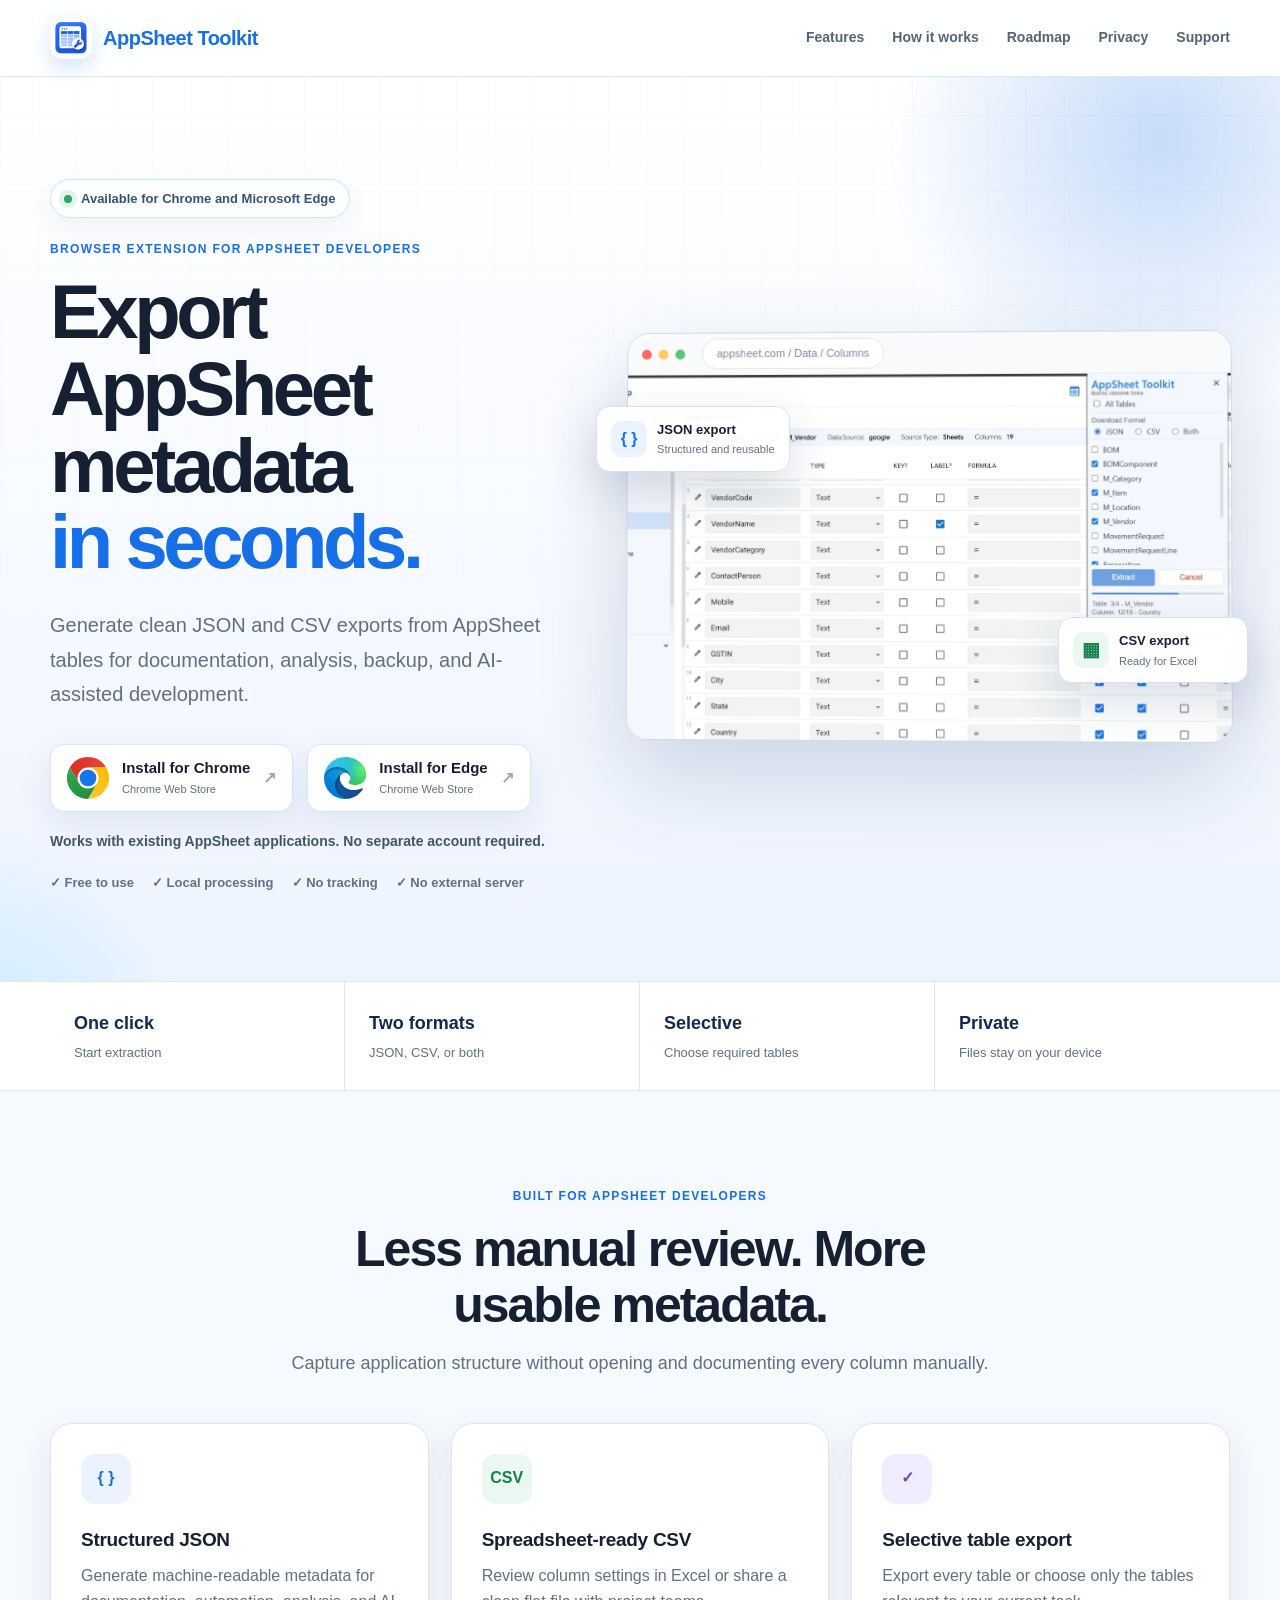
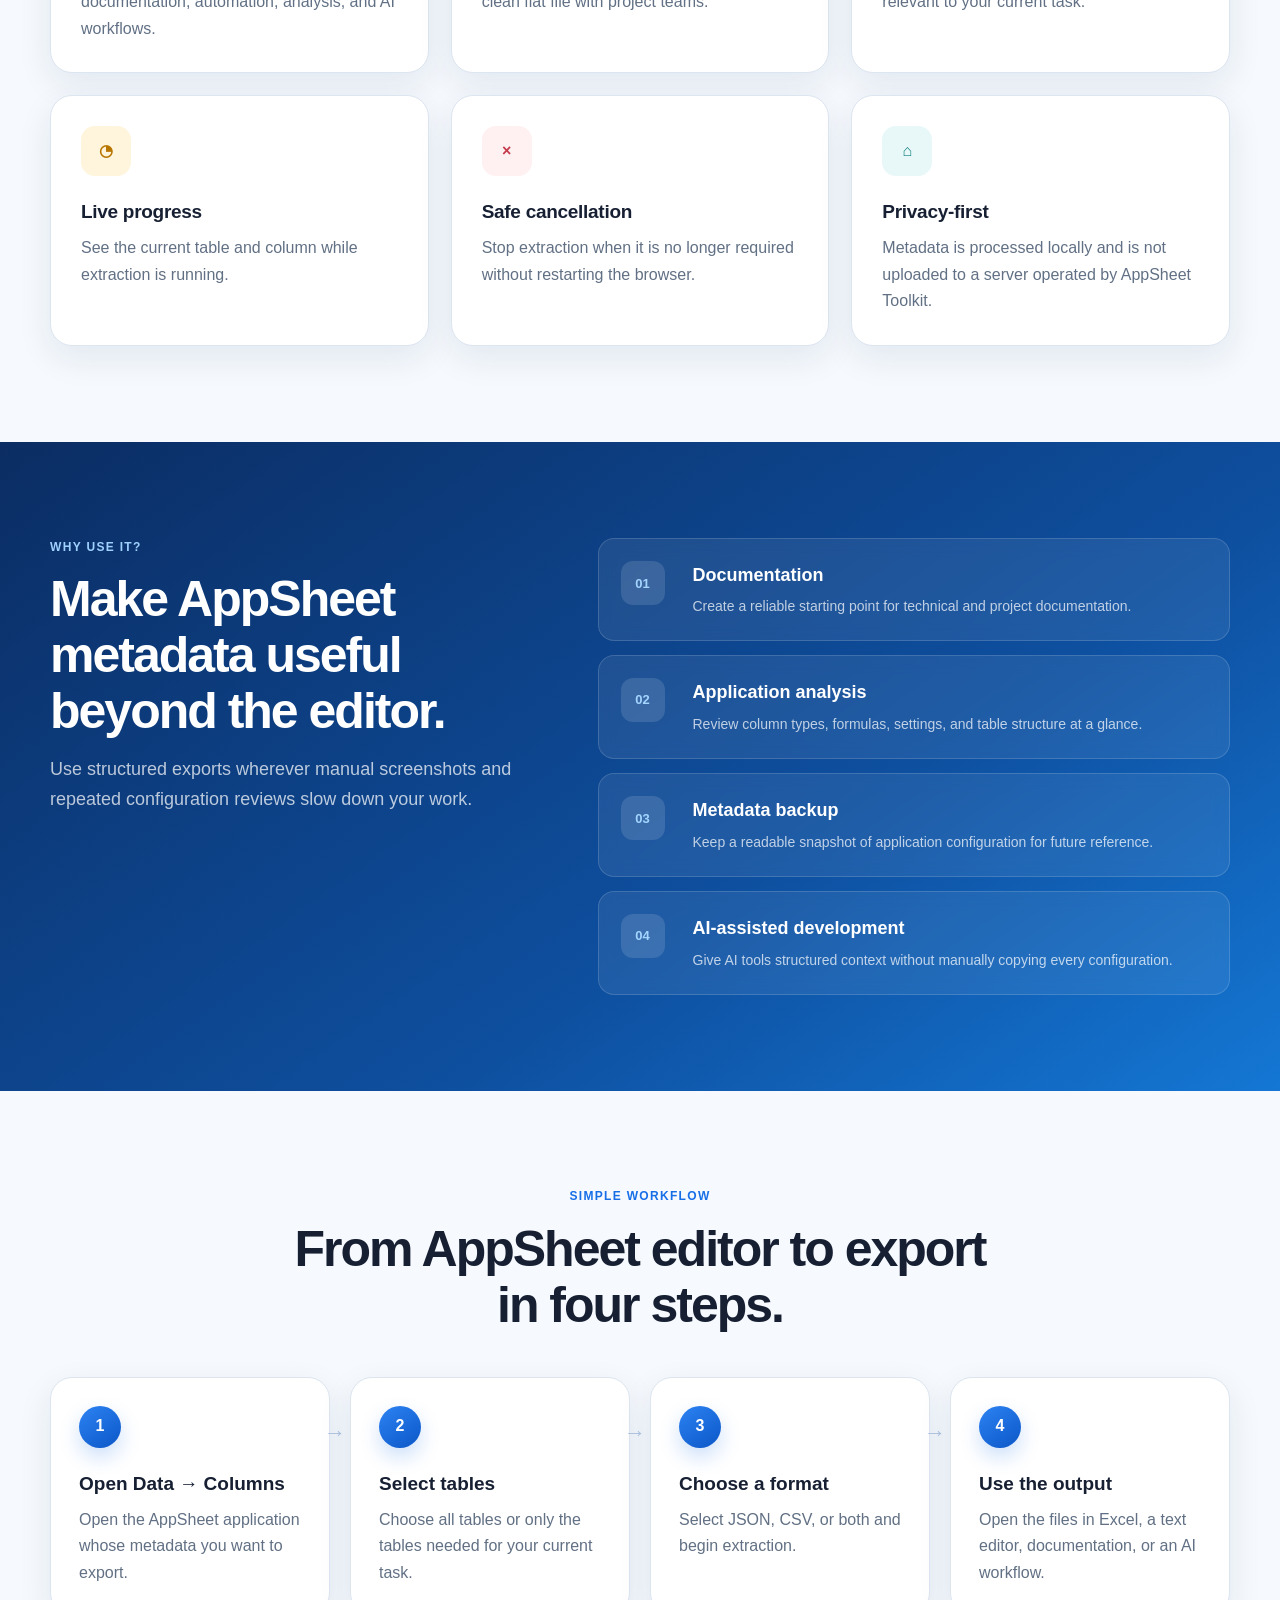
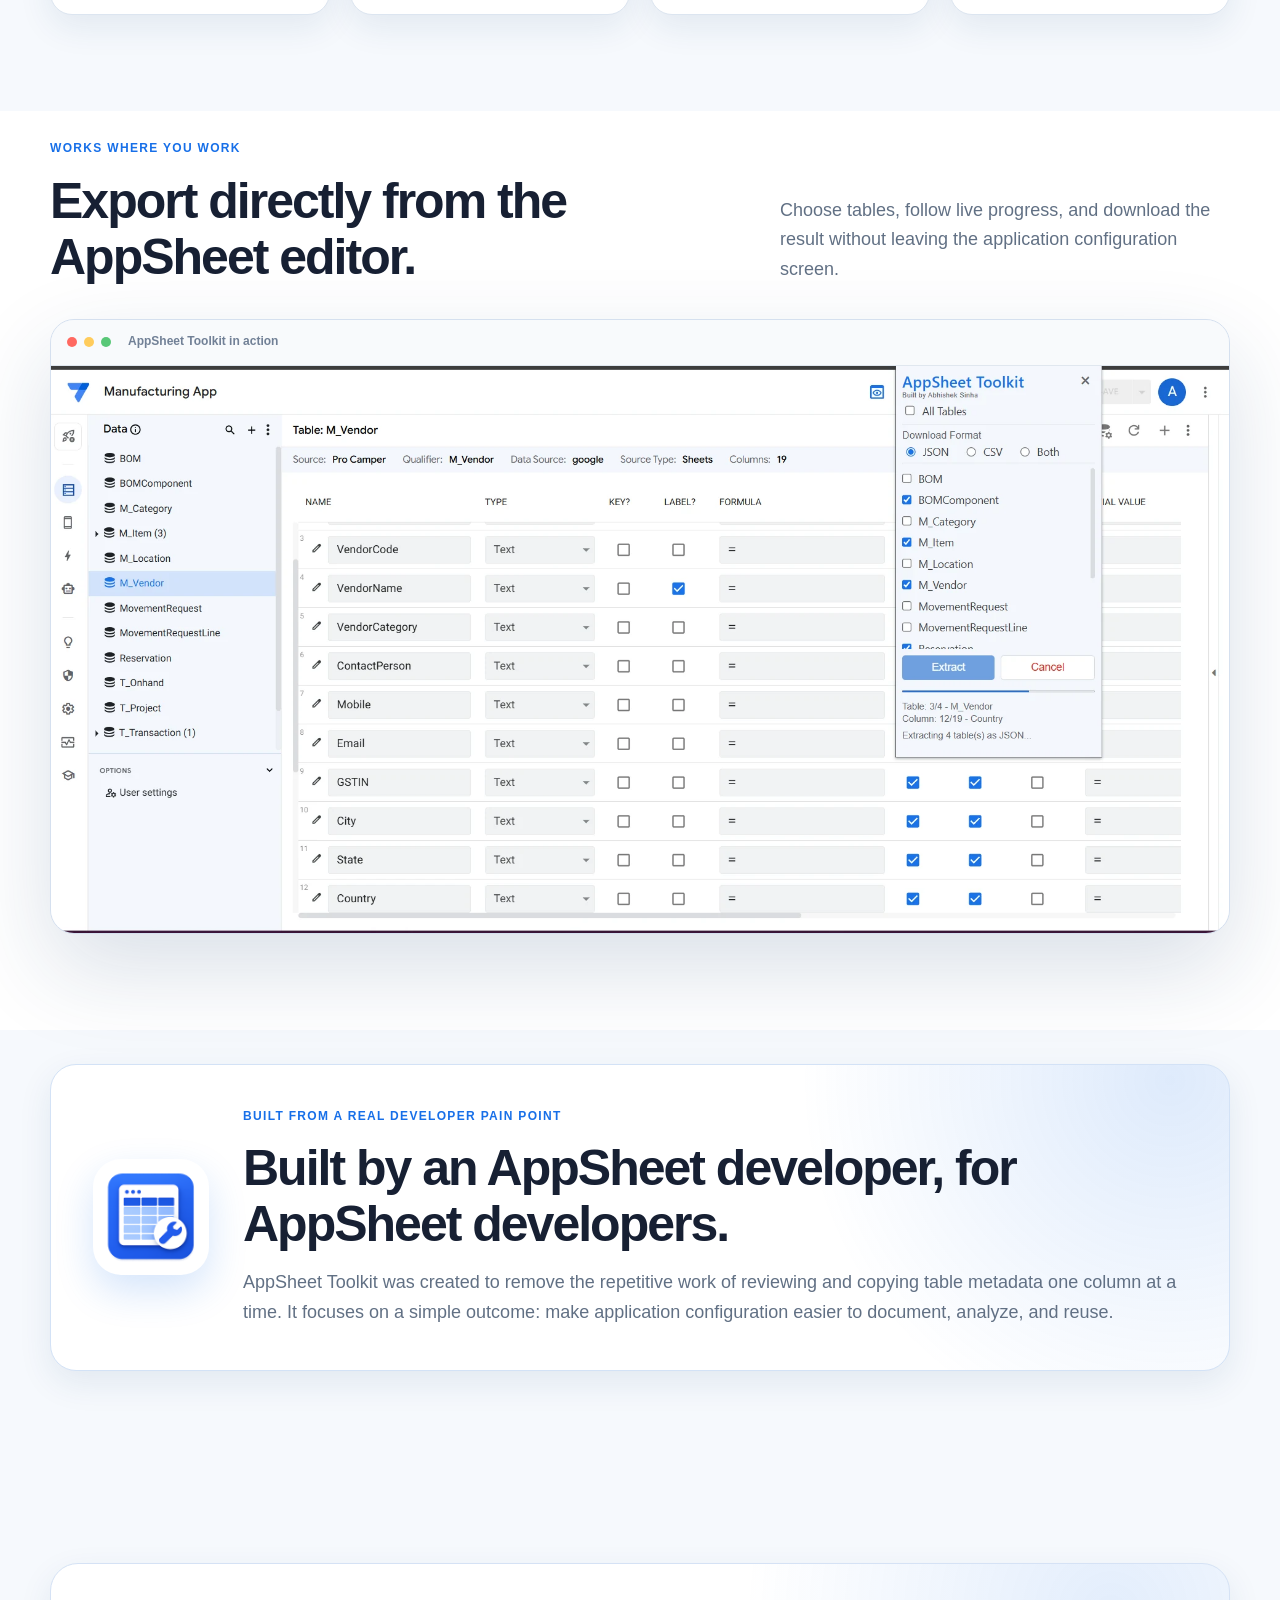
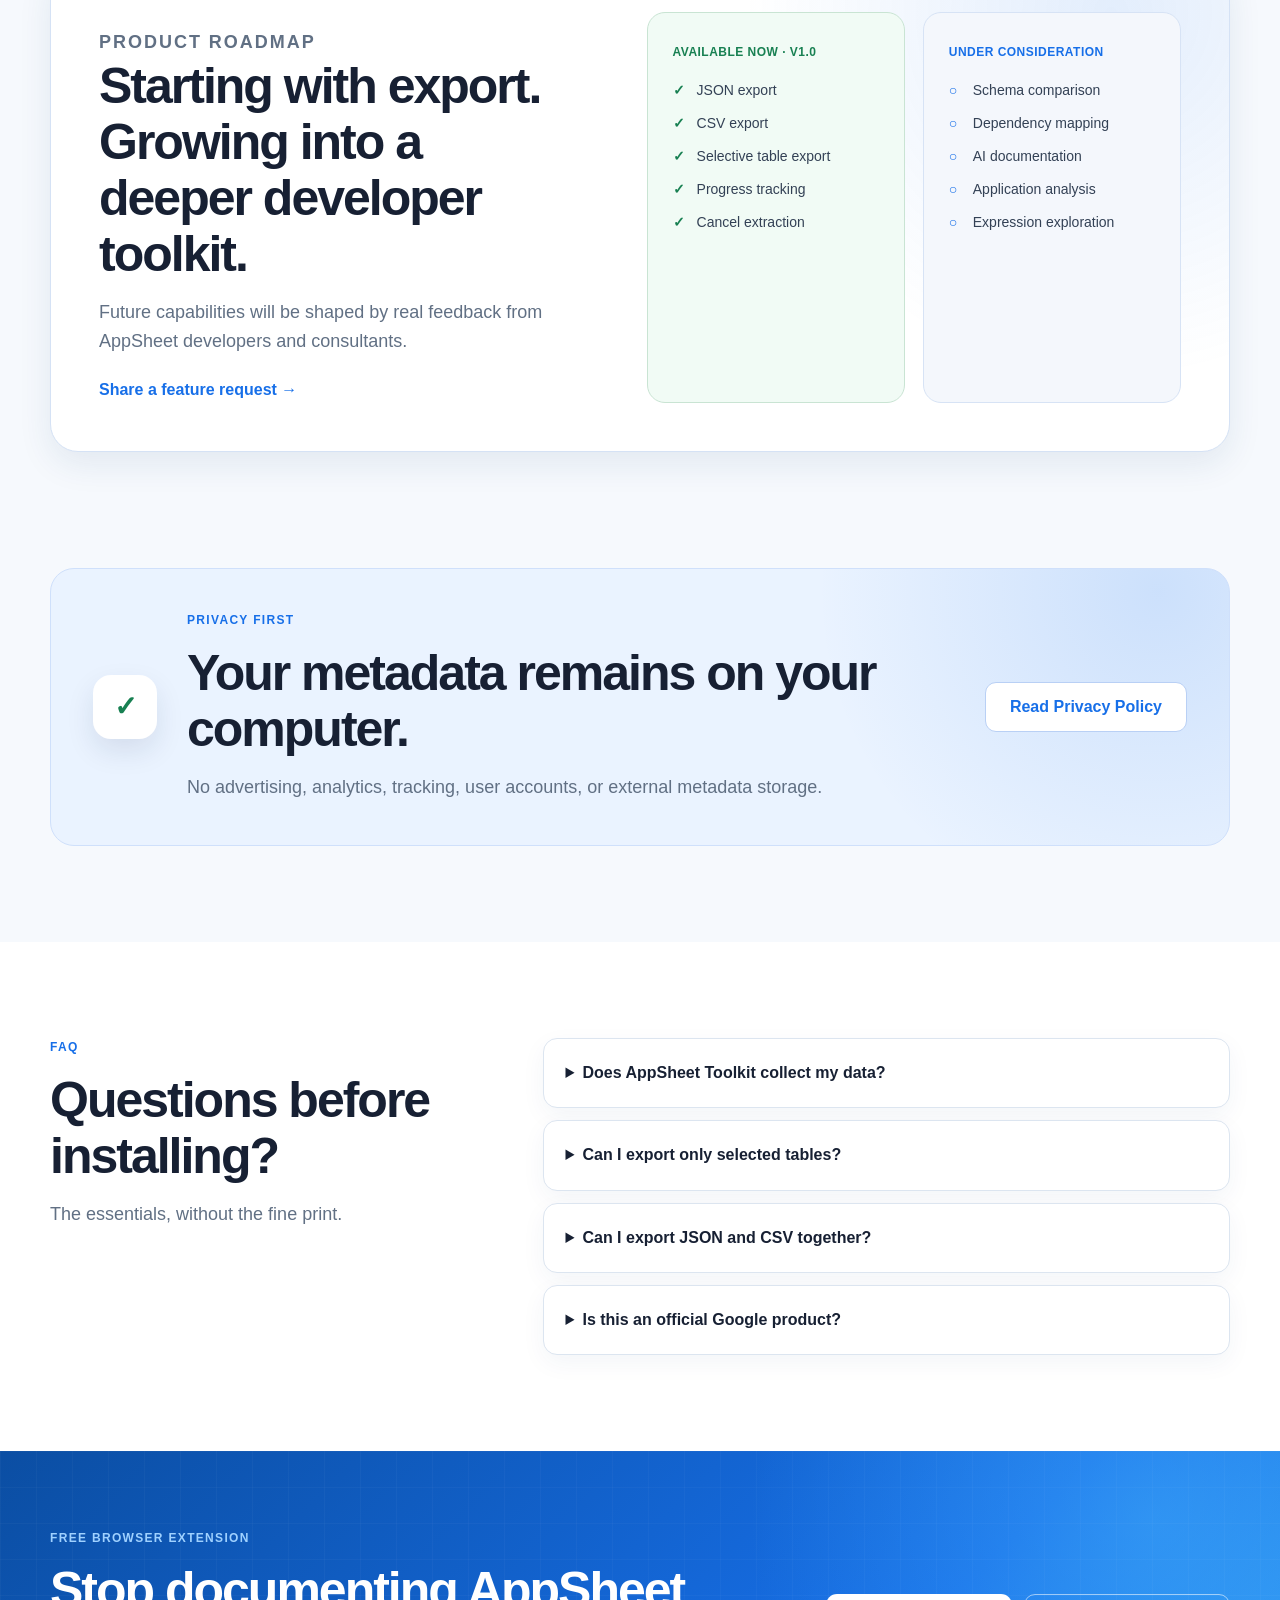
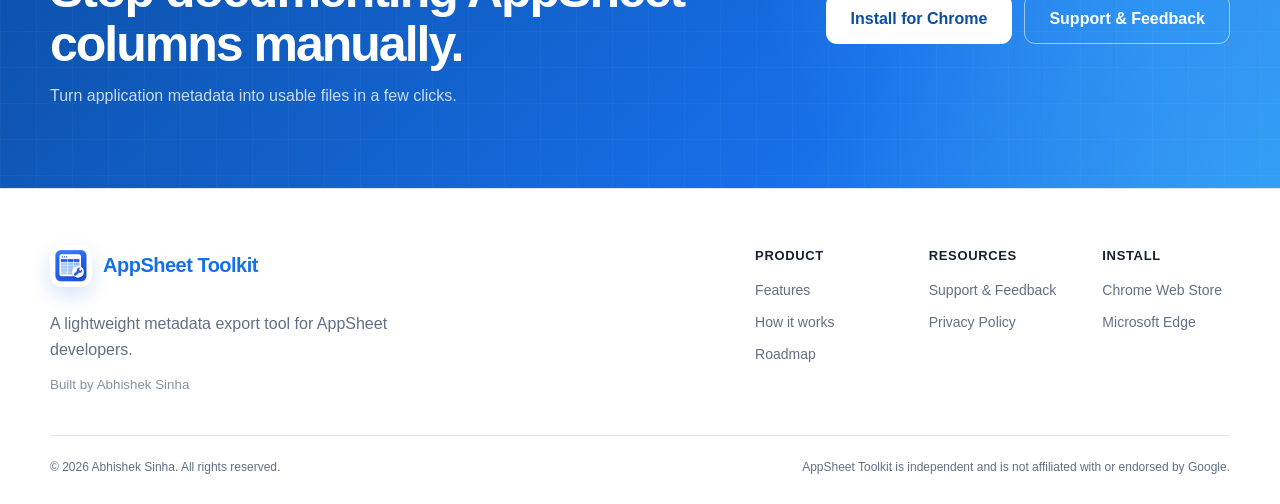
==== commit 4c983d50: "Put Chrome Store URL for edge" ====
--- a/index.html
+++ b/index.html
@@ -1,705 +1,213 @@
-<!DOCTYPE html>
+<!doctype html>
 <html lang="en">
-
 <head>
-    <meta charset="UTF-8">
-
-    <meta
-        name="viewport"
-        content="width=device-width, initial-scale=1"
-    >
-
-    <meta
-        name="description"
-        content="Export AppSheet table and column metadata to JSON and CSV for documentation, analysis, backup, and AI workflows."
-    >
-
-    <title>AppSheet Toolkit | Export AppSheet Metadata</title>
-
-    <link
-        rel="stylesheet"
-        href="styles.css"
-    >
+  <meta charset="utf-8">
+  <meta name="viewport" content="width=device-width,initial-scale=1">
+  <meta name="description" content="Export AppSheet table and column metadata to JSON and CSV for documentation, analysis, backup, and AI workflows.">
+  <meta name="theme-color" content="#0b5ed7">
+  <meta property="og:type" content="website">
+  <meta property="og:title" content="AppSheet Toolkit — Export metadata in seconds">
+  <meta property="og:description" content="A privacy-first browser extension that exports AppSheet metadata to JSON and CSV.">
+  <meta property="og:image" content="https://abhishek7724.github.io/AppSheetToolkit-Website/assets/og-image.png">
+  <meta property="og:url" content="https://abhishek7724.github.io/AppSheetToolkit-Website/">
+  <meta name="twitter:card" content="summary_large_image">
+  <link rel="canonical" href="https://abhishek7724.github.io/AppSheetToolkit-Website/">
+  <link rel="icon" href="assets/favicon.png" type="image/png">
+  <link rel="stylesheet" href="styles.css">
+  <script src="script.js" defer></script>
+  <title>AppSheet Toolkit — Export AppSheet Metadata</title>
 </head>
-
 <body>
-
-    <header class="siteHeader">
-
-        <div class="pageWidth navigation">
-
-            <a
-                class="brand"
-                href="index.html"
-            >
-                <span class="brandIcon">🔧</span>
-
-                <span>AppSheet Toolkit</span>
+  <a class="skip-link" href="#main">Skip to content</a>
+
+  <header class="site-header" data-header>
+    <div class="shell nav-wrap">
+      <a class="brand" href="index.html" aria-label="AppSheet Toolkit home">
+        <img src="assets/appsheet-toolkit-icon.png" alt="" width="42" height="42">
+        <span>AppSheet Toolkit</span>
+      </a>
+
+      <button class="menu-button" type="button" aria-expanded="false" aria-controls="site-nav" data-menu-button>
+        <span></span><span></span><span></span><span class="sr-only">Open menu</span>
+      </button>
+
+      <nav class="site-nav" id="site-nav" data-menu>
+        <a href="#features">Features</a>
+        <a href="#workflow">How it works</a>
+        <a href="#roadmap">Roadmap</a>
+        <a href="privacy.html">Privacy</a>
+        <a href="support.html">Support</a>
+      </nav>
+    </div>
+  </header>
+
+  <main id="main">
+    <section class="hero">
+      <div class="hero-grid-bg" aria-hidden="true"></div>
+      <div class="hero-orb hero-orb-a" aria-hidden="true"></div>
+      <div class="hero-orb hero-orb-b" aria-hidden="true"></div>
+
+      <div class="shell hero-layout">
+        <div class="hero-copy reveal">
+          <div class="availability"><span></span>Available for Chrome and Microsoft Edge</div>
+          <p class="eyebrow">Browser extension for AppSheet developers</p>
+          <h1>Export AppSheet metadata <em>in seconds.</em></h1>
+          <p class="lead">Generate clean JSON and CSV exports from AppSheet tables for documentation, analysis, backup, and AI-assisted development.</p>
+
+          <div class="store-buttons">
+            <a class="store-button" href="https://chromewebstore.google.com/detail/mdbiahphbngmmjmggekiccggefpjablj?utm_source=item-share-cb" target="_blank" rel="noopener noreferrer">
+              <img src="assets/chrome.svg" alt="" width="42" height="42">
+              <span><strong>Install for Chrome</strong><small>Chrome Web Store</small></span>
+              <b aria-hidden="true">↗</b>
             </a>
-
-            <nav class="navLinks">
-
-                <a href="#features">
-                    Features
-                </a>
-
-                <a href="#screenshots">
-                    How it works
-                </a>
-
-                <a href="#roadmap">
-                    Roadmap
-                </a>
-
-                <a href="privacy.html">
-                    Privacy
-                </a>
-
-                <a href="support.html">
-                    Support
-                </a>
-
-
-
-            </nav>
-
-        </div>
-
-    </header>
-
-    <main>
-
-        <section class="heroSection">
-
-            <div class="pageWidth heroGrid">
-
-                <div class="heroContent">
-
-                    <div class="availabilityPill">
-                        <span class="statusDot"></span>
-                        Available for Chrome and Microsoft Edge
-                    </div>
-
-                    <span class="eyebrow">
-                        Browser extension for AppSheet developers
-                    </span>
-
-                    <h1>
-                        Export AppSheet metadata <span class="accentText">in seconds.</span>
-                    </h1>
-
-                    <p class="heroDescription">
-                        Turn AppSheet table and column configurations into clean
-                        JSON and CSV files for documentation, analysis, backup,
-                        and AI-assisted development.
-                    </p>
-
-                    <div class="storeActions">
-
-                        <a
-                            class="storeButton"
-                            href="https://chromewebstore.google.com/detail/mdbiahphbngmmjmggekiccggefpjablj?utm_source=item-share-cb"
-                            target="_blank"
-                            rel="noopener noreferrer"
-                        >
-                            <img
-									src="assets/chrome.svg"
-									alt="Google Chrome"
-									class="storeLogo"
-								/>
-                            <span>
-                                <strong>Install for Chrome</strong>
-                                <small>Chrome Web Store</small>
-                            </span>
-                        </a>
-
-                        <a
-                            class="storeButton"
-                            href="https://microsoftedge.microsoft.com/addons/search/AppSheet%20Toolkit"
-                            target="_blank"
-                            rel="noopener noreferrer"
-                        >
-                            <img
-								src="assets/edge.svg"
-								alt="Microsoft Edge"
-								class="storeLogo"
-							/>
-                            <span>
-                                <strong>Install for Edge</strong>
-                                <small>Microsoft Edge Add-ons</small>
-                            </span>
-                        </a>
-
-                    </div>
-
-                    <p class="compatibilityNote">
-                        Works with existing AppSheet applications. No account required.
-                    </p>
-
-                    <div class="trustRow">
-
-                        <span>✓ Free to use</span>
-                        <span>✓ Local processing</span>
-                        <span>✓ No tracking</span>
-                        <span>✓ No external server</span>
-
-                    </div>
-
-                </div>
-
-                <div class="toolPreview">
-
-                    <div class="previewHeader">
-
-                        <div>
-
-                            <strong>
-                                AppSheet Toolkit
-                            </strong>
-
-                            <span>
-                                Built by Abhishek Sinha
-                            </span>
-
-                        </div>
-
-                        <span class="closeSymbol">
-                            ×
-                        </span>
-
-                    </div>
-
-                    <label class="previewOption">
-
-                        <input
-                            type="checkbox"
-                            checked
-                            disabled
-                        >
-
-                        All Tables
-
-                    </label>
-
-                    <div class="previewDivider"></div>
-
-                    <strong class="previewLabel">
-                        Download Format
-                    </strong>
-
-                    <div class="previewFormats">
-
-                        <span>
-                            ◉ JSON
-                        </span>
-
-                        <span>
-                            ○ CSV
-                        </span>
-
-                        <span>
-                            ○ Both
-                        </span>
-
-                    </div>
-
-                    <div class="previewDivider"></div>
-
-                    <div class="previewTables">
-
-                        <span>☑ BOM</span>
-
-                        <span>☑ BOMComponent</span>
-
-                        <span>☑ M_Category</span>
-
-                        <span>☑ M_Item</span>
-
-                        <span>☐ M_Location</span>
-
-                        <span>☑ MovementRequest</span>
-
-                    </div>
-
-                    <div class="previewButtons">
-
-                        <span class="previewExtract">
-                            Extract
-                        </span>
-
-                        <span class="previewCancel">
-                            Cancel
-                        </span>
-
-                    </div>
-
-                    <div class="previewProgress">
-
-                        <div style="width:70%"></div>
-
-                    </div>
-
-                    <div class="previewLiveStatus">
-                        <span class="liveDot"></span>
-                        Extraction in progress...
-                    </div>
-
-                    <p class="previewStatus">
-                        Extracting table 8 of 14
-                        <br>
-                        Processing column 42 of 57
-                    </p>
-
-                </div>
-
+            <a class="store-button" href="https://chromewebstore.google.com/detail/mdbiahphbngmmjmggekiccggefpjablj?utm_source=item-share-cb" target="_blank" rel="noopener noreferrer">
+              <img src="assets/edge.svg" alt="" width="42" height="42">
+              <span><strong>Install for Edge</strong><small>Chrome Web Store</small></span>
+              <b aria-hidden="true">↗</b>
+            </a>
+          </div>
+
+          <p class="compatibility">Works with existing AppSheet applications. No separate account required.</p>
+          <div class="trust-list" aria-label="Product assurances">
+            <span>✓ Free to use</span><span>✓ Local processing</span><span>✓ No tracking</span><span>✓ No external server</span>
+          </div>
+        </div>
+
+        <div class="hero-product reveal" data-delay="120">
+          <div class="browser-frame">
+            <div class="browser-toolbar" aria-hidden="true">
+              <span class="browser-dot red"></span><span class="browser-dot yellow"></span><span class="browser-dot green"></span>
+              <div class="browser-address">appsheet.com / Data / Columns</div>
             </div>
-
-        </section>
-
-        <section
-            id="features"
-            class="section"
-        >
-
-            <div class="pageWidth">
-
-                <div class="sectionHeading">
-
-                    <span class="eyebrow">
-                        Features
-                    </span>
-
-                    <h2>
-                        Less manual review. More usable metadata.
-                    </h2>
-
-                    <p>
-                        Capture the technical structure of an AppSheet application
-                        without opening and documenting every column manually.
-                    </p>
-
-                </div>
-
-                <div class="featureGrid">
-
-                    <article class="featureCard">
-
-                        <div class="featureIcon">
-                            { }
-                        </div>
-
-                        <h3>
-                            Structured JSON export
-                        </h3>
-
-                        <p>
-                            Generate machine-readable metadata for documentation,
-                            automation, analysis, and AI workflows.
-                        </p>
-
-                    </article>
-
-                    <article class="featureCard">
-
-                        <div class="featureIcon">
-                            CSV
-                        </div>
-
-                        <h3>
-                            Spreadsheet-ready CSV
-                        </h3>
-
-                        <p>
-                            Review table and column settings in Excel or share a clean,
-                            flat file with your team.
-                        </p>
-
-                    </article>
-
-                    <article class="featureCard">
-
-                        <div class="featureIcon">
-                            ☑
-                        </div>
-
-                        <h3>
-                            Selective table export
-                        </h3>
-
-                        <p>
-                            Export every table or choose only the tables relevant to your
-                            current task.
-                        </p>
-
-                    </article>
-
-                    <article class="featureCard">
-
-                        <div class="featureIcon">
-                            ◔
-                        </div>
-
-                        <h3>
-                            Live progress tracking
-                        </h3>
-
-                        <p>
-                            See the current table and column while extraction is running.
-                        </p>
-
-                    </article>
-
-                    <article class="featureCard">
-
-                        <div class="featureIcon">
-                            ✕
-                        </div>
-
-                        <h3>
-                            Safe cancellation
-                        </h3>
-
-                        <p>
-                            Stop an extraction when it is no longer required without
-                            restarting the browser.
-                        </p>
-
-                    </article>
-
-                    <article class="featureCard">
-
-                        <div class="featureIcon">
-                            🔒
-                        </div>
-
-                        <h3>
-                            Privacy-first design
-                        </h3>
-
-                        <p>
-                            Metadata is processed locally and is not uploaded to a server
-                            operated by AppSheet Toolkit.
-                        </p>
-
-                    </article>
-
-                </div>
-
-            </div>
-
-        </section>
-
-        <section class="section useCasesSection">
-
-            <div class="pageWidth useCasesGrid">
-
-                <div class="sectionHeading">
-                    <span class="eyebrow">Why use it?</span>
-                    <h2>Make AppSheet metadata useful beyond the editor.</h2>
-                    <p>
-                        Use structured exports wherever manual screenshots and repeated
-                        configuration reviews slow down your work.
-                    </p>
-                </div>
-
-                <div class="useCaseList">
-
-                    <article>
-                        <span>01</span>
-                        <div>
-                            <h3>Documentation</h3>
-                            <p>Create a reliable starting point for technical documentation.</p>
-                        </div>
-                    </article>
-
-                    <article>
-                        <span>02</span>
-                        <div>
-                            <h3>Application analysis</h3>
-                            <p>Review column types, formulas, settings, and table structure.</p>
-                        </div>
-                    </article>
-
-                    <article>
-                        <span>03</span>
-                        <div>
-                            <h3>Metadata backup</h3>
-                            <p>Keep a readable snapshot of your application configuration.</p>
-                        </div>
-                    </article>
-
-                    <article>
-                        <span>04</span>
-                        <div>
-                            <h3>AI-assisted development</h3>
-                            <p>Provide structured context to AI tools without manual copying.</p>
-                        </div>
-                    </article>
-
-                </div>
-
-            </div>
-
-        </section>
-
-        <section
-            id="screenshots"
-            class="section alternateSection"
-        >
-
-            <div class="pageWidth">
-
-                <div class="sectionHeading">
-
-                    <span class="eyebrow">
-                        Simple workflow
-                    </span>
-
-                    <h2>
-                        From AppSheet editor to export in four steps.
-                    </h2>
-
-                </div>
-
-                <div class="workflowGrid">
-
-                    <article class="workflowCard">
-
-                        <span class="stepNumber">
-                            1
-                        </span>
-
-                        <h3>
-                            Open Data → Columns
-                        </h3>
-
-                        <p>
-                            Open the AppSheet application whose metadata you want to export.
-                        </p>
-
-                    </article>
-
-                    <article class="workflowCard">
-
-                        <span class="stepNumber">
-                            2
-                        </span>
-
-                        <h3>
-                            Select tables
-                        </h3>
-
-                        <p>
-                            Choose all tables or only the tables needed for your current task.
-                        </p>
-
-                    </article>
-
-                    <article class="workflowCard">
-
-                        <span class="stepNumber">
-                            3
-                        </span>
-
-                        <h3>
-                            Choose a format
-                        </h3>
-
-                        <p>
-                            Select JSON, CSV, or both and start extraction.
-                        </p>
-
-                    </article>
-
-                    <article class="workflowCard">
-
-                        <span class="stepNumber">
-                            4
-                        </span>
-
-                        <h3>
-                            Use the exported files
-                        </h3>
-
-                        <p>
-                            Open the results in Excel, a text editor, an AI
-                            assistant, or your documentation workflow.
-                        </p>
-
-                    </article>
-
-                </div>
-
-            </div>
-
-        </section>
-
-        <section id="roadmap" class="section">
-
-            <div class="pageWidth roadmapPanel">
-
-                <div class="roadmapIntro">
-                    <span class="eyebrow">Product roadmap</span>
-                    <h2>Starting with metadata export. Growing into a deeper developer toolkit.</h2>
-                    <p>
-                        Future capabilities will be guided by real feedback from
-                        AppSheet developers and consultants.
-                    </p>
-                    <a class="textLink" href="support.html">Share a feature request →</a>
-                </div>
-
-                <div class="roadmapColumns">
-
-                    <div class="roadmapColumn currentRoadmap">
-                        <span class="roadmapBadge">Available now · v1.0</span>
-                        <ul>
-                            <li>JSON export</li>
-                            <li>CSV export</li>
-                            <li>Selective table export</li>
-                            <li>Progress tracking</li>
-                            <li>Cancel extraction</li>
-                        </ul>
-                    </div>
-
-                    <div class="roadmapColumn futureRoadmap">
-                        <span class="roadmapBadge">Under consideration</span>
-                        <ul>
-                            <li>Schema comparison</li>
-                            <li>Dependency mapping</li>
-                            <li>AI documentation</li>
-                            <li>Application analysis</li>
-                            <li>Expression exploration</li>
-                        </ul>
-                    </div>
-
-                </div>
-
-            </div>
-
-        </section>
-
-        <section class="section">
-
-            <div class="pageWidth privacyBanner">
-
-                <div>
-
-                    <span class="eyebrow">
-                        Privacy first
-                    </span>
-
-                    <h2>
-                        Your metadata remains on your computer
-                    </h2>
-
-                    <p>
-                        AppSheet Toolkit does not use analytics, tracking,
-                        accounts, or external storage servers.
-                    </p>
-
-                </div>
-
-                <a
-                    class="button secondaryButton"
-                    href="privacy.html"
-                >
-                    Read Privacy Policy
-                </a>
-
-            </div>
-
-        </section>
-
-        <section class="ctaSection">
-
-            <div class="pageWidth ctaContent">
-
-                <div>
-
-                    <h2>
-                        Stop documenting AppSheet columns manually.
-                    </h2>
-
-                    <p>
-                        Install AppSheet Toolkit and turn application metadata into
-                        usable files in a few clicks.
-                    </p>
-
-                </div>
-
-                <div class="ctaActions">
-                    <a
-                        class="button lightButton"
-                        href="https://chromewebstore.google.com/detail/mdbiahphbngmmjmggekiccggefpjablj?utm_source=item-share-cb"
-                        target="_blank"
-                        rel="noopener noreferrer"
-                    >
-                        Install for Chrome
-                    </a>
-
-                    <a
-                        class="button outlineLightButton"
-                        href="support.html"
-                    >
-                        Support & Feedback
-                    </a>
-                </div>
-
-            </div>
-
-        </section>
-
-    </main>
-
-    <footer class="siteFooter">
-
-        <div class="pageWidth footerContent">
-
-            <div>
-
-                <strong>
-                    AppSheet Toolkit
-                </strong>
-
-                <p>
-                    Built by Abhishek Sinha
-                </p>
-
-            </div>
-
-            <div class="footerLinks">
-
-                <a href="index.html">
-                    Home
-                </a>
-
-                <a href="privacy.html">
-                    Privacy Policy
-                </a>
-
-                <a href="support.html">
-                    Support
-                </a>
-
-            </div>
-
-        </div>
-
-        <div class="pageWidth copyright">
-
-            <p>
-                © 2026 Abhishek Sinha. All rights reserved.
-            </p>
-
-            <p>
-                AppSheet Toolkit is an independent third-party extension and is
-                not affiliated with or endorsed by Google.
-            </p>
-
-        </div>
-
-    </footer>
-
+            <img src="assets/appsheet-toolkit-focus.webp" alt="AppSheet Toolkit exporting table metadata from the AppSheet editor" width="1455" height="882">
+          </div>
+          <div class="output-chip output-chip-json"><span>{ }</span><div><strong>JSON export</strong><small>Structured and reusable</small></div></div>
+          <div class="output-chip output-chip-csv"><span>▦</span><div><strong>CSV export</strong><small>Ready for Excel</small></div></div>
+        </div>
+      </div>
+    </section>
+
+    <section class="outcome-bar" aria-label="Product highlights">
+      <div class="shell outcome-grid">
+        <div><strong>One click</strong><span>Start extraction</span></div>
+        <div><strong>Two formats</strong><span>JSON, CSV, or both</span></div>
+        <div><strong>Selective</strong><span>Choose required tables</span></div>
+        <div><strong>Private</strong><span>Files stay on your device</span></div>
+      </div>
+    </section>
+
+    <section class="section" id="features">
+      <div class="shell">
+        <div class="section-heading centered reveal">
+          <p class="eyebrow">Built for AppSheet developers</p>
+          <h2>Less manual review. More usable metadata.</h2>
+          <p>Capture application structure without opening and documenting every column manually.</p>
+        </div>
+
+        <div class="feature-grid">
+          <article class="feature-card reveal"><div class="feature-icon">{ }</div><h3>Structured JSON</h3><p>Generate machine-readable metadata for documentation, automation, analysis, and AI workflows.</p></article>
+          <article class="feature-card reveal"><div class="feature-icon green">CSV</div><h3>Spreadsheet-ready CSV</h3><p>Review column settings in Excel or share a clean flat file with project teams.</p></article>
+          <article class="feature-card reveal"><div class="feature-icon violet">✓</div><h3>Selective table export</h3><p>Export every table or choose only the tables relevant to your current task.</p></article>
+          <article class="feature-card reveal"><div class="feature-icon amber">◔</div><h3>Live progress</h3><p>See the current table and column while extraction is running.</p></article>
+          <article class="feature-card reveal"><div class="feature-icon rose">×</div><h3>Safe cancellation</h3><p>Stop extraction when it is no longer required without restarting the browser.</p></article>
+          <article class="feature-card reveal"><div class="feature-icon teal">⌂</div><h3>Privacy-first</h3><p>Metadata is processed locally and is not uploaded to a server operated by AppSheet Toolkit.</p></article>
+        </div>
+      </div>
+    </section>
+
+    <section class="section dark-section">
+      <div class="shell usecase-layout">
+        <div class="section-heading reveal">
+          <p class="eyebrow light">Why use it?</p>
+          <h2>Make AppSheet metadata useful beyond the editor.</h2>
+          <p>Use structured exports wherever manual screenshots and repeated configuration reviews slow down your work.</p>
+        </div>
+        <div class="usecase-list">
+          <article class="reveal"><span>01</span><div><h3>Documentation</h3><p>Create a reliable starting point for technical and project documentation.</p></div></article>
+          <article class="reveal"><span>02</span><div><h3>Application analysis</h3><p>Review column types, formulas, settings, and table structure at a glance.</p></div></article>
+          <article class="reveal"><span>03</span><div><h3>Metadata backup</h3><p>Keep a readable snapshot of application configuration for future reference.</p></div></article>
+          <article class="reveal"><span>04</span><div><h3>AI-assisted development</h3><p>Give AI tools structured context without manually copying every configuration.</p></div></article>
+        </div>
+      </div>
+    </section>
+
+    <section class="section" id="workflow">
+      <div class="shell">
+        <div class="section-heading centered reveal"><p class="eyebrow">Simple workflow</p><h2>From AppSheet editor to export in four steps.</h2></div>
+        <div class="step-grid">
+          <article class="step-card reveal"><span>1</span><h3>Open Data → Columns</h3><p>Open the AppSheet application whose metadata you want to export.</p></article>
+          <article class="step-card reveal"><span>2</span><h3>Select tables</h3><p>Choose all tables or only the tables needed for your current task.</p></article>
+          <article class="step-card reveal"><span>3</span><h3>Choose a format</h3><p>Select JSON, CSV, or both and begin extraction.</p></article>
+          <article class="step-card reveal"><span>4</span><h3>Use the output</h3><p>Open the files in Excel, a text editor, documentation, or an AI workflow.</p></article>
+        </div>
+      </div>
+    </section>
+
+    <section class="section product-showcase">
+      <div class="shell">
+        <div class="showcase-heading reveal">
+          <div><p class="eyebrow">Works where you work</p><h2>Export directly from the AppSheet editor.</h2></div>
+          <p>Choose tables, follow live progress, and download the result without leaving the application configuration screen.</p>
+        </div>
+        <figure class="showcase-frame reveal">
+          <div class="showcase-topbar"><span></span><span></span><span></span><b>AppSheet Toolkit in action</b></div>
+          <img src="assets/appsheet-toolkit-in-app.webp" alt="AppSheet Toolkit running inside the AppSheet editor and exporting metadata" width="1914" height="921" loading="lazy">
+        </figure>
+      </div>
+    </section>
+
+    <section class="section founder-section">
+      <div class="shell founder-card reveal">
+        <img src="assets/appsheet-toolkit-icon.png" alt="AppSheet Toolkit icon" width="116" height="116">
+        <div><p class="eyebrow">Built from a real developer pain point</p><h2>Built by an AppSheet developer, for AppSheet developers.</h2><p>AppSheet Toolkit was created to remove the repetitive work of reviewing and copying table metadata one column at a time. It focuses on a simple outcome: make application configuration easier to document, analyze, and reuse.</p></div>
+      </div>
+    </section>
+
+    <section class="section" id="roadmap">
+      <div class="shell roadmap-card reveal">
+        <div class="roadmap-copy"><p class="eyebrow">Product roadmap</p><h2>Starting with export. Growing into a deeper developer toolkit.</h2><p>Future capabilities will be shaped by real feedback from AppSheet developers and consultants.</p><a class="text-link" href="support.html">Share a feature request →</a></div>
+        <div class="roadmap-columns">
+          <div class="roadmap-column current"><span>Available now · v1.0</span><ul><li>JSON export</li><li>CSV export</li><li>Selective table export</li><li>Progress tracking</li><li>Cancel extraction</li></ul></div>
+          <div class="roadmap-column future"><span>Under consideration</span><ul><li>Schema comparison</li><li>Dependency mapping</li><li>AI documentation</li><li>Application analysis</li><li>Expression exploration</li></ul></div>
+        </div>
+      </div>
+    </section>
+
+    <section class="section privacy-block">
+      <div class="shell privacy-card reveal">
+        <div class="shield">✓</div>
+        <div><p class="eyebrow">Privacy first</p><h2>Your metadata remains on your computer.</h2><p>No advertising, analytics, tracking, user accounts, or external metadata storage.</p></div>
+        <a class="button button-secondary" href="privacy.html">Read Privacy Policy</a>
+      </div>
+    </section>
+
+    <section class="section faq-section">
+      <div class="shell faq-layout">
+        <div class="section-heading reveal"><p class="eyebrow">FAQ</p><h2>Questions before installing?</h2><p>The essentials, without the fine print.</p></div>
+        <div class="faq-list">
+          <details class="reveal"><summary>Does AppSheet Toolkit collect my data?</summary><p>No. The extension does not use analytics, tracking, or an external data-storage server.</p></details>
+          <details class="reveal"><summary>Can I export only selected tables?</summary><p>Yes. Select individual tables or use the All Tables option.</p></details>
+          <details class="reveal"><summary>Can I export JSON and CSV together?</summary><p>Yes. Choose Both before starting extraction.</p></details>
+          <details class="reveal"><summary>Is this an official Google product?</summary><p>No. AppSheet Toolkit is an independent third-party extension and is not affiliated with or endorsed by Google.</p></details>
+        </div>
+      </div>
+    </section>
+
+    <section class="final-cta">
+      <div class="cta-grid" aria-hidden="true"></div>
+      <div class="shell final-cta-inner reveal">
+        <div><p class="eyebrow light">Free browser extension</p><h2>Stop documenting AppSheet columns manually.</h2><p>Turn application metadata into usable files in a few clicks.</p></div>
+        <div class="cta-actions"><a class="button button-light" href="https://chromewebstore.google.com/detail/mdbiahphbngmmjmggekiccggefpjablj?utm_source=item-share-cb" target="_blank" rel="noopener noreferrer">Install for Chrome</a><a class="button button-outline" href="support.html">Support & Feedback</a></div>
+      </div>
+    </section>
+  </main>
+
+  <footer class="footer">
+    <div class="shell footer-main">
+      <div class="footer-brand"><a class="brand" href="index.html"><img src="assets/appsheet-toolkit-icon.png" alt="" width="42" height="42"><span>AppSheet Toolkit</span></a><p>A lightweight metadata export tool for AppSheet developers.</p><small>Built by Abhishek Sinha</small></div>
+      <div class="footer-links"><div><strong>Product</strong><a href="#features">Features</a><a href="#workflow">How it works</a><a href="#roadmap">Roadmap</a></div><div><strong>Resources</strong><a href="support.html">Support & Feedback</a><a href="privacy.html">Privacy Policy</a></div><div><strong>Install</strong><a href="https://chromewebstore.google.com/detail/mdbiahphbngmmjmggekiccggefpjablj?utm_source=item-share-cb" target="_blank" rel="noopener noreferrer">Chrome Web Store</a><a href="https://microsoftedge.microsoft.com/addons/search/AppSheet%20Toolkit" target="_blank" rel="noopener noreferrer">Microsoft Edge</a></div></div>
+    </div>
+    <div class="shell footer-bottom"><p>© 2026 Abhishek Sinha. All rights reserved.</p><p>AppSheet Toolkit is independent and is not affiliated with or endorsed by Google.</p></div>
+  </footer>
 </body>
-
 </html>
--- a/styles.css
+++ b/styles.css
@@ -1,1110 +1,16 @@
+/* AppSheet Toolkit — production landing page */
 :root{
-    --primary:#1a73e8;
-    --primary-dark:#1557b0;
-    --primary-soft:#e8f0fe;
-    --background:#f6f8fc;
-    --surface:#ffffff;
-    --surface-soft:#f3f7fd;
-    --text:#202124;
-    --muted:#5f6368;
-    --border:#dadce0;
-    --success:#188038;
-    --danger:#d93025;
-    --shadow:0 18px 50px rgba(32,33,36,.10);
-    --small-shadow:0 8px 24px rgba(32,33,36,.08);
-    --radius:18px;
-    --page-width:1180px;
+  --blue:#176fe8;--blue-dark:#0b4fae;--blue-soft:#eaf3ff;--navy:#102a56;
+  --ink:#172033;--muted:#617084;--line:#dce5f0;--surface:#fff;--bg:#f6f9fd;
+  --green:#1b9b61;--shadow:0 24px 70px rgba(26,62,112,.14);--shadow-sm:0 12px 34px rgba(26,62,112,.09);
+  --radius:22px;--shell:1180px;
 }
-
-*{
-    box-sizing:border-box;
-}
-
-html{
-    scroll-behavior:smooth;
-}
-
-body{
-    margin:0;
-    background:var(--background);
-    color:var(--text);
-    font-family:Roboto,"Segoe UI",Arial,sans-serif;
-    font-size:16px;
-    line-height:1.6;
-}
-
-a{
-    color:inherit;
-}
-
-img{
-    max-width:100%;
-}
-
-.pageWidth{
-    width:min(calc(100% - 40px),var(--page-width));
-    margin-inline:auto;
-}
-
-.siteHeader{
-    position:sticky;
-    top:0;
-    z-index:100;
-    border-bottom:1px solid rgba(218,220,224,.8);
-    background:rgba(255,255,255,.92);
-    backdrop-filter:blur(12px);
-}
-
-.navigation{
-    min-height:72px;
-    display:flex;
-    align-items:center;
-    justify-content:space-between;
-    gap:32px;
-}
-
-.brand{
-    display:inline-flex;
-    align-items:center;
-    gap:10px;
-    color:var(--primary);
-    font-size:19px;
-    font-weight:700;
-    text-decoration:none;
-}
-
-.brandIcon{
-    width:36px;
-    height:36px;
-    display:grid;
-    place-items:center;
-    border-radius:10px;
-    background:var(--primary);
-    color:#fff;
-    font-size:18px;
-}
-
-.navLinks{
-    display:flex;
-    align-items:center;
-    gap:28px;
-}
-
-.navLinks a{
-    color:var(--muted);
-    font-size:14px;
-    font-weight:600;
-    text-decoration:none;
-}
-
-.navLinks a:hover,
-.navLinks .activeLink{
-    color:var(--primary);
-}
-
-.heroSection{
-    position:relative;
-    overflow:hidden;
-    padding:96px 0;
-    background:
-        radial-gradient(
-            circle at 85% 10%,
-            rgba(26,115,232,.14),
-            transparent 32%
-        ),
-        linear-gradient(
-            180deg,
-            #ffffff 0%,
-            #f3f7fd 100%
-        );
-}
-
-.heroSection::after{
-    content:"";
-    position:absolute;
-    right:-160px;
-    bottom:-230px;
-    width:520px;
-    height:520px;
-    border-radius:50%;
-    background:rgba(26,115,232,.06);
-}
-
-.heroGrid{
-    position:relative;
-    z-index:1;
-    display:grid;
-    grid-template-columns:minmax(0,1.15fr) minmax(320px,.85fr);
-    align-items:center;
-    gap:80px;
-}
-
-.eyebrow{
-    display:inline-block;
-    margin-bottom:14px;
-    color:var(--primary);
-    font-size:13px;
-    font-weight:700;
-    letter-spacing:.08em;
-    text-transform:uppercase;
-}
-
-.heroContent h1{
-    max-width:720px;
-    margin:0;
-    font-size:clamp(42px,6vw,72px);
-    line-height:1.06;
-    letter-spacing:-.045em;
-}
-
-.heroDescription{
-    max-width:660px;
-    margin:26px 0 0;
-    color:var(--muted);
-    font-size:20px;
-    line-height:1.7;
-}
-
-.heroActions{
-    display:flex;
-    flex-wrap:wrap;
-    gap:14px;
-    margin-top:34px;
-}
-
-.button{
-    min-height:48px;
-    display:inline-flex;
-    align-items:center;
-    justify-content:center;
-    padding:0 24px;
-    border:1px solid transparent;
-    border-radius:10px;
-    font-weight:700;
-    text-decoration:none;
-    transition:
-        transform .18s ease,
-        background .18s ease,
-        box-shadow .18s ease;
-}
-
-.button:hover{
-    transform:translateY(-2px);
-}
-
-.primaryButton{
-    background:var(--primary);
-    color:#fff;
-    box-shadow:0 10px 22px rgba(26,115,232,.22);
-}
-
-.primaryButton:hover{
-    background:var(--primary-dark);
-}
-
-.secondaryButton{
-    border-color:var(--border);
-    background:#fff;
-    color:var(--primary);
-}
-
-.secondaryButton:hover{
-    background:var(--primary-soft);
-}
-
-.lightButton{
-    background:#fff;
-    color:var(--primary);
-}
-
-.trustRow{
-    display:flex;
-    flex-wrap:wrap;
-    gap:22px;
-    margin-top:28px;
-    color:var(--muted);
-    font-size:14px;
-}
-
-.toolPreview{
-    padding:24px;
-    border:1px solid rgba(218,220,224,.9);
-    border-radius:22px;
-    background:var(--surface-soft);
-    box-shadow:var(--shadow);
-}
-
-.previewHeader{
-    display:flex;
-    align-items:flex-start;
-    justify-content:space-between;
-    gap:16px;
-}
-
-.previewHeader div{
-    display:flex;
-    flex-direction:column;
-}
-
-.previewHeader strong{
-    color:var(--primary);
-    font-size:20px;
-}
-
-.previewHeader span{
-    color:var(--muted);
-    font-size:11px;
-}
-
-.closeSymbol{
-    color:var(--muted);
-    font-size:24px !important;
-}
-
-.previewOption{
-    display:flex;
-    align-items:center;
-    gap:10px;
-    margin:18px 0 12px;
-    color:#3c4043;
-}
-
-.previewOption input{
-    accent-color:var(--primary);
-}
-
-.previewDivider{
-    height:1px;
-    margin:12px 0;
-    background:var(--border);
-}
-
-.previewLabel{
-    color:var(--muted);
-    font-size:13px;
-}
-
-.previewFormats{
-    display:flex;
-    gap:24px;
-    margin-top:8px;
-    color:#3c4043;
-}
-
-.previewTables{
-    display:grid;
-    gap:8px;
-    max-height:185px;
-    overflow:hidden;
-    color:#3c4043;
-}
-
-.previewTables span{
-    font-size:14px;
-}
-
-.previewButtons{
-    display:grid;
-    grid-template-columns:1fr 1fr;
-    gap:10px;
-    margin-top:18px;
-}
-
-.previewExtract,
-.previewCancel{
-    min-height:38px;
-    display:grid;
-    place-items:center;
-    border-radius:7px;
-    font-size:14px;
-    font-weight:700;
-}
-
-.previewExtract{
-    background:var(--primary);
-    color:#fff;
-}
-
-.previewCancel{
-    border:1px solid var(--border);
-    background:#fff;
-    color:var(--danger);
-}
-
-.previewProgress{
-    height:5px;
-    margin-top:16px;
-    overflow:hidden;
-    border-radius:20px;
-    background:#dfe3e8;
-}
-
-.previewProgress div{
-    width:38%;
-    height:100%;
-    background:var(--primary);
-}
-
-.previewStatus{
-    margin:14px 0 0;
-    color:var(--muted);
-    font-size:12px;
-}
-
-.section{
-    padding:90px 0;
-}
-
-.alternateSection{
-    background:#fff;
-}
-
-.sectionHeading{
-    max-width:720px;
-    margin-bottom:42px;
-}
-
-.sectionHeading h2{
-    margin:0;
-    font-size:clamp(32px,4vw,46px);
-    line-height:1.16;
-    letter-spacing:-.025em;
-}
-
-.sectionHeading p{
-    margin:16px 0 0;
-    color:var(--muted);
-    font-size:18px;
-}
-
-.featureGrid{
-    display:grid;
-    grid-template-columns:repeat(3,minmax(0,1fr));
-    gap:22px;
-}
-
-.featureCard,
-.workflowCard,
-.supportCard{
-    border:1px solid var(--border);
-    border-radius:var(--radius);
-    background:var(--surface);
-    box-shadow:var(--small-shadow);
-}
-
-.featureCard{
-    padding:28px;
-}
-
-.featureIcon{
-    width:48px;
-    height:48px;
-    display:grid;
-    place-items:center;
-    border-radius:13px;
-    background:var(--primary-soft);
-    color:var(--primary);
-    font-size:17px;
-    font-weight:800;
-}
-
-.featureCard h3,
-.workflowCard h3,
-.supportCard h2{
-    margin:20px 0 8px;
-    font-size:19px;
-}
-
-.featureCard p,
-.workflowCard p,
-.supportCard p{
-    margin:0;
-    color:var(--muted);
-}
-
-.workflowGrid{
-    display:grid;
-    grid-template-columns:repeat(4,minmax(0,1fr));
-    gap:20px;
-}
-
-.workflowCard{
-    padding:26px;
-}
-
-.stepNumber{
-    width:40px;
-    height:40px;
-    display:grid;
-    place-items:center;
-    border-radius:50%;
-    background:var(--primary);
-    color:#fff;
-    font-weight:800;
-}
-
-.privacyBanner,
-.contactPanel{
-    display:flex;
-    align-items:center;
-    justify-content:space-between;
-    gap:40px;
-    padding:42px;
-    border:1px solid #d2e3fc;
-    border-radius:24px;
-    background:var(--primary-soft);
-}
-
-.privacyBanner h2,
-.contactPanel h2{
-    margin:0;
-    font-size:32px;
-}
-
-.privacyBanner p,
-.contactPanel p{
-    max-width:720px;
-    margin:12px 0 0;
-    color:var(--muted);
-}
-
-.ctaSection{
-    padding:70px 0;
-    background:var(--primary);
-    color:#fff;
-}
-
-.ctaContent{
-    display:flex;
-    align-items:center;
-    justify-content:space-between;
-    gap:40px;
-}
-
-.ctaContent h2{
-    margin:0;
-    font-size:38px;
-}
-
-.ctaContent p{
-    margin:10px 0 0;
-    color:rgba(255,255,255,.82);
-}
-
-.siteFooter{
-    padding:48px 0 26px;
-    border-top:1px solid var(--border);
-    background:#fff;
-}
-
-.footerContent{
-    display:flex;
-    align-items:flex-start;
-    justify-content:space-between;
-    gap:40px;
-}
-
-.footerContent strong{
-    color:var(--primary);
-    font-size:18px;
-}
-
-.footerContent p{
-    margin:4px 0 0;
-    color:var(--muted);
-    font-size:13px;
-}
-
-.footerLinks{
-    display:flex;
-    flex-wrap:wrap;
-    gap:24px;
-}
-
-.footerLinks a{
-    color:var(--muted);
-    font-size:14px;
-    font-weight:600;
-    text-decoration:none;
-}
-
-.footerLinks a:hover{
-    color:var(--primary);
-}
-
-.copyright{
-    margin-top:30px;
-    padding-top:22px;
-    border-top:1px solid var(--border);
-    color:var(--muted);
-    font-size:12px;
-}
-
-.copyright p{
-    margin:4px 0;
-}
-
-.legalPage{
-    padding:70px 0 100px;
-}
-
-.legalContainer{
-    width:min(calc(100% - 40px),850px);
-    margin:auto;
-    padding:48px;
-    border:1px solid var(--border);
-    border-radius:24px;
-    background:#fff;
-    box-shadow:var(--small-shadow);
-}
-
-.legalContainer > h1{
-    margin:0;
-    font-size:46px;
-    letter-spacing:-.03em;
-}
-
-.lastUpdated{
-    margin:8px 0 30px;
-    color:var(--muted);
-    font-size:14px;
-}
-
-.legalNotice{
-    padding:20px;
-    border-left:4px solid var(--primary);
-    border-radius:8px;
-    background:var(--primary-soft);
-}
-
-.legalNotice p{
-    margin:5px 0 0;
-}
-
-.legalSection{
-    margin-top:38px;
-}
-
-.legalSection h2{
-    margin:0 0 10px;
-    font-size:22px;
-}
-
-.legalSection p{
-    color:#3c4043;
-}
-
-.textLink{
-    color:var(--primary);
-    font-weight:700;
-    text-decoration:none;
-}
-
-.supportPage{
-    min-height:70vh;
-}
-
-.supportHero{
-    padding:80px 0;
-    background:
-        radial-gradient(
-            circle at 85% 5%,
-            rgba(26,115,232,.15),
-            transparent 30%
-        ),
-        #fff;
-}
-
-.supportHero h1{
-    margin:0;
-    font-size:clamp(42px,6vw,64px);
-    letter-spacing:-.04em;
-}
-
-.supportHero p{
-    max-width:700px;
-    margin:18px 0 0;
-    color:var(--muted);
-    font-size:19px;
-}
-
-.supportGrid{
-    display:grid;
-    grid-template-columns:repeat(2,minmax(0,1fr));
-    gap:22px;
-}
-
-.supportCard{
-    padding:30px;
-}
-
-.faqContainer{
-    max-width:850px;
-}
-
-details{
-    margin-top:14px;
-    padding:20px 22px;
-    border:1px solid var(--border);
-    border-radius:12px;
-    background:#fff;
-}
-
-summary{
-    cursor:pointer;
-    font-weight:700;
-}
-
-details p{
-    margin:12px 0 0;
-    color:var(--muted);
-}
-
-@media (max-width:900px){
-
-    .heroGrid{
-        grid-template-columns:1fr;
-        gap:50px;
-    }
-
-    .toolPreview{
-        max-width:500px;
-    }
-
-    .featureGrid{
-        grid-template-columns:repeat(2,minmax(0,1fr));
-    }
-
-    .workflowGrid{
-        grid-template-columns:repeat(2,minmax(0,1fr));
-    }
-
-    .privacyBanner,
-    .contactPanel,
-    .ctaContent{
-        align-items:flex-start;
-        flex-direction:column;
-    }
-
-}
-
-@media (max-width:640px){
-
-    .pageWidth{
-        width:min(calc(100% - 28px),var(--page-width));
-    }
-
-    .navigation{
-        min-height:64px;
-    }
-
-    .navLinks{
-        gap:14px;
-    }
-
-    .navLinks a:nth-child(1),
-    .navLinks a:nth-child(2){
-        display:none;
-    }
-
-    .heroSection{
-        padding:68px 0;
-    }
-
-    .heroContent h1{
-        font-size:43px;
-    }
-
-    .heroDescription{
-        font-size:17px;
-    }
-
-    .heroActions{
-        align-items:stretch;
-        flex-direction:column;
-    }
-
-    .button{
-        width:100%;
-    }
-
-    .section{
-        padding:65px 0;
-    }
-
-    .featureGrid,
-    .workflowGrid,
-    .supportGrid{
-        grid-template-columns:1fr;
-    }
-
-    .privacyBanner,
-    .contactPanel{
-        padding:28px;
-    }
-
-    .ctaContent h2{
-        font-size:31px;
-    }
-
-    .footerContent{
-        flex-direction:column;
-    }
-
-    .legalContainer{
-        padding:28px 22px;
-    }
-
-    .legalContainer > h1{
-        font-size:38px;
-    }
-
-}
-
-
-
-/* ===== Website v2 additions ===== */
-
-.accentText{
-    color:var(--primary);
-}
-
-.availabilityPill{
-    width:max-content;
-    max-width:100%;
-    display:flex;
-    align-items:center;
-    gap:9px;
-    margin-bottom:20px;
-    padding:8px 13px;
-    border:1px solid #cfe0fb;
-    border-radius:999px;
-    background:rgba(255,255,255,.78);
-    color:#31547d;
-    font-size:13px;
-    font-weight:700;
-    box-shadow:0 8px 24px rgba(20,43,78,.06);
-}
-
-.statusDot{
-    width:8px;
-    height:8px;
-    border-radius:50%;
-    background:#27a867;
-    box-shadow:0 0 0 5px rgba(39,168,103,.12);
-}
-
-.storeActions{
-    display:flex;
-    flex-wrap:wrap;
-    gap:14px;
-    margin-top:34px;
-}
-
-.storeButton{
-    min-height:64px;
-    display:flex;
-    align-items:center;
-    gap:13px;
-    padding:10px 18px;
-    border:1px solid var(--border);
-    border-radius:13px;
-    background:#fff;
-    color:var(--text);
-    font-size:15px;
-    font-weight:700;
-    line-height:1.15;
-    text-decoration:none;
-    box-shadow:var(--small-shadow);
-    transition:transform .18s ease,box-shadow .18s ease,border-color .18s ease;
-}
-
-.storeButton:hover{
-    transform:translateY(-3px);
-    border-color:#b9d0f5;
-    box-shadow:0 18px 42px rgba(20,43,78,.14);
-}
-
-.storeButton small{
-    display:block;
-    margin-bottom:3px;
-    color:var(--muted);
-    font-size:10px;
-    font-weight:600;
-    letter-spacing:.03em;
-    text-transform:uppercase;
-}
-
-.storeLogo{
-    width:38px;
-    height:38px;
-    flex:none;
-    object-fit:contain;
-    display:block;
-}
-
-.useCasesSection{
-    background:linear-gradient(145deg,#0b2d63,#0e4f9f 62%,#1477d4);
-    color:#fff;
-}
-
-.useCasesGrid{
-    display:grid;
-    grid-template-columns:minmax(0,.85fr) minmax(0,1.15fr);
-    gap:80px;
-    align-items:start;
-}
-
-.useCasesSection .eyebrow{
-    color:#93c8ff;
-}
-
-.useCasesSection .sectionHeading p{
-    color:rgba(255,255,255,.72);
-}
-
-.useCaseList{
-    display:grid;
-    gap:14px;
-}
-
-.useCaseList article{
-    display:grid;
-    grid-template-columns:54px 1fr;
-    gap:18px;
-    align-items:start;
-    padding:22px;
-    border:1px solid rgba(255,255,255,.15);
-    border-radius:16px;
-    background:rgba(255,255,255,.07);
-}
-
-.useCaseList article > span{
-    width:44px;
-    height:44px;
-    display:grid;
-    place-items:center;
-    border-radius:12px;
-    background:rgba(255,255,255,.12);
-    color:#9bd2ff;
-    font-size:13px;
-    font-weight:800;
-}
-
-.useCaseList h3{
-    margin:0;
-    font-size:18px;
-}
-
-.useCaseList p{
-    margin:5px 0 0;
-    color:rgba(255,255,255,.7);
-    font-size:14px;
-}
-
-.roadmapPanel{
-    display:grid;
-    grid-template-columns:minmax(0,.95fr) minmax(0,1.05fr);
-    gap:64px;
-    padding:48px;
-    border:1px solid #d5e2f5;
-    border-radius:28px;
-    background:radial-gradient(circle at 90% 10%,rgba(26,115,232,.12),transparent 32%),#fff;
-    box-shadow:var(--small-shadow);
-}
-
-.roadmapIntro h2{
-    margin:0;
-    font-size:clamp(32px,4vw,44px);
-    line-height:1.14;
-    letter-spacing:-.03em;
-}
-
-.roadmapIntro p{
-    color:var(--muted);
-}
-
-.roadmapColumns{
-    display:grid;
-    grid-template-columns:1fr 1fr;
-    gap:18px;
-}
-
-.roadmapColumn{
-    padding:25px;
-    border-radius:18px;
-}
-
-.currentRoadmap{
-    border:1px solid #c9e4d3;
-    background:#f1fbf5;
-}
-
-.futureRoadmap{
-    border:1px solid #d7e3f5;
-    background:#f4f7fc;
-}
-
-.roadmapBadge{
-    display:inline-block;
-    margin-bottom:16px;
-    font-size:12px;
-    font-weight:800;
-    letter-spacing:.04em;
-    text-transform:uppercase;
-}
-
-.currentRoadmap .roadmapBadge{
-    color:var(--success);
-}
-
-.futureRoadmap .roadmapBadge{
-    color:var(--primary);
-}
-
-.roadmapColumn ul{
-    display:grid;
-    gap:10px;
-    margin:0;
-    padding:0;
-    list-style:none;
-}
-
-.roadmapColumn li{
-    position:relative;
-    padding-left:24px;
-    color:#334155;
-    font-size:14px;
-}
-
-.currentRoadmap li::before,
-.futureRoadmap li::before{
-    position:absolute;
-    left:0;
-    font-weight:800;
-}
-
-.currentRoadmap li::before{
-    content:"✓";
-    color:var(--success);
-}
-
-.futureRoadmap li::before{
-    content:"○";
-    color:var(--primary);
-}
-
-.ctaActions{
-    display:flex;
-    flex:none;
-    gap:12px;
-}
-
-.outlineLightButton{
-    border-color:rgba(255,255,255,.55);
-    color:#fff;
-    background:transparent;
-}
-
-@media (max-width:900px){
-    .useCasesGrid,
-    .roadmapPanel{
-        grid-template-columns:1fr;
-    }
-
-    .ctaActions{
-        width:100%;
-    }
-}
-
-@media (max-width:640px){
-    .storeActions,
-    .ctaActions{
-        width:100%;
-        flex-direction:column;
-    }
-
-    .storeButton{
-        width:100%;
-    }
-
-    .roadmapPanel{
-        padding:28px;
-    }
-
-    .roadmapColumns{
-        grid-template-columns:1fr;
-    }
-}
-
-
-/* ===== Hero refinements ===== */
-
-.storeButton span strong{
-    display:block;
-    margin-bottom:3px;
-    font-size:15px;
-    line-height:1.15;
-}
-
-.storeButton span small{
-    display:block;
-    margin:0;
-    color:var(--muted);
-    font-size:11px;
-    font-weight:600;
-    letter-spacing:0;
-    text-transform:none;
-}
-
-.compatibilityNote{
-    margin:18px 0 0;
-    color:#44546a;
-    font-size:14px;
-    font-weight:600;
-}
-
-.previewLiveStatus{
-    display:flex;
-    align-items:center;
-    gap:8px;
-    margin-top:14px;
-    color:var(--primary);
-    font-size:12px;
-    font-weight:700;
-}
-
-.liveDot{
-    width:8px;
-    height:8px;
-    border-radius:50%;
-    background:var(--primary);
-    box-shadow:0 0 0 5px rgba(26,115,232,.12);
-    animation:livePulse 1.4s ease-in-out infinite;
-}
-
-.previewProgress div{
-    animation:progressGlow 1.8s ease-in-out infinite;
-}
-
-@keyframes livePulse{
-    0%,100%{
-        opacity:1;
-        transform:scale(1);
-    }
-    50%{
-        opacity:.55;
-        transform:scale(.85);
-    }
-}
-
-@keyframes progressGlow{
-    0%,100%{
-        filter:brightness(1);
-        box-shadow:0 0 0 rgba(26,115,232,0);
-    }
-    50%{
-        filter:brightness(1.12);
-        box-shadow:0 0 12px rgba(26,115,232,.35);
-    }
-}
+*{box-sizing:border-box}html{scroll-behavior:smooth}body{margin:0;background:var(--bg);color:var(--ink);font-family:Inter,ui-sans-serif,-apple-system,BlinkMacSystemFont,"Segoe UI",Roboto,Arial,sans-serif;font-size:16px;line-height:1.65;-webkit-font-smoothing:antialiased}img{max-width:100%;height:auto}a{color:inherit}.shell{width:min(calc(100% - 40px),var(--shell));margin-inline:auto}.skip-link{position:fixed;left:16px;top:-80px;z-index:999;padding:10px 14px;background:#111;color:#fff;border-radius:8px}.skip-link:focus{top:16px}.sr-only{position:absolute;width:1px;height:1px;padding:0;margin:-1px;overflow:hidden;clip:rect(0,0,0,0);white-space:nowrap;border:0}
+.site-header{position:sticky;top:0;z-index:100;border-bottom:1px solid rgba(220,229,240,.85);background:rgba(255,255,255,.88);backdrop-filter:blur(18px);transition:box-shadow .2s ease}.site-header.scrolled{box-shadow:0 8px 24px rgba(25,55,95,.08)}.nav-wrap{min-height:76px;display:flex;align-items:center;justify-content:space-between;gap:32px}.brand{display:inline-flex;align-items:center;gap:11px;color:var(--blue);font-size:20px;font-weight:800;letter-spacing:-.025em;text-decoration:none}.brand img{width:42px;height:42px;border-radius:12px;box-shadow:0 8px 20px rgba(23,111,232,.18)}.site-nav{display:flex;align-items:center;gap:28px}.site-nav a{color:#566276;font-size:14px;font-weight:700;text-decoration:none}.site-nav a:hover{color:var(--blue)}.menu-button{display:none;width:44px;height:44px;border:1px solid var(--line);border-radius:12px;background:#fff;padding:10px}.menu-button span:not(.sr-only){display:block;height:2px;margin:5px 0;border-radius:2px;background:var(--ink)}
+.hero{position:relative;overflow:hidden;padding:102px 0 88px;background:linear-gradient(180deg,#fff 0%,#f4f8ff 68%,#edf4ff 100%)}.hero-grid-bg{position:absolute;inset:0;opacity:.35;background-image:linear-gradient(rgba(23,111,232,.07) 1px,transparent 1px),linear-gradient(90deg,rgba(23,111,232,.07) 1px,transparent 1px);background-size:38px 38px;mask-image:linear-gradient(to bottom,#000,transparent 80%)}.hero-orb{position:absolute;border-radius:50%;filter:blur(8px);pointer-events:none}.hero-orb-a{width:560px;height:560px;right:-160px;top:-220px;background:radial-gradient(circle,rgba(23,111,232,.24),transparent 68%)}.hero-orb-b{width:420px;height:420px;left:-230px;bottom:-260px;background:radial-gradient(circle,rgba(59,195,255,.18),transparent 68%)}.hero-layout{position:relative;z-index:1;display:grid;grid-template-columns:minmax(0,.92fr) minmax(460px,1.08fr);align-items:center;gap:58px}.availability{width:max-content;max-width:100%;display:flex;align-items:center;gap:9px;margin-bottom:22px;padding:8px 13px;border:1px solid #cfe1fb;border-radius:999px;background:rgba(255,255,255,.82);color:#31547d;font-size:13px;font-weight:750;box-shadow:0 8px 24px rgba(20,43,78,.06)}.availability span{width:8px;height:8px;border-radius:50%;background:#28a76c;box-shadow:0 0 0 5px rgba(40,167,108,.12)}.eyebrow{margin:0 0 14px;color:var(--blue);font-size:12px;font-weight:850;letter-spacing:.11em;text-transform:uppercase}.eyebrow.light{color:#9fd1ff}.hero h1{max-width:690px;margin:0;font-size:clamp(48px,6.2vw,76px);line-height:1.01;letter-spacing:-.058em}.hero h1 em{display:block;color:var(--blue);font-style:normal}.lead{max-width:690px;margin:27px 0 0;color:var(--muted);font-size:20px;line-height:1.72}.store-buttons{display:flex;flex-wrap:wrap;gap:14px;margin-top:33px}.store-button{min-height:68px;display:grid;grid-template-columns:42px 1fr auto;align-items:center;gap:13px;padding:10px 16px;border:1px solid var(--line);border-radius:14px;background:#fff;text-decoration:none;box-shadow:var(--shadow-sm);transition:transform .2s ease,border-color .2s ease,box-shadow .2s ease}.store-button:hover{transform:translateY(-3px);border-color:#b9d1f4;box-shadow:0 20px 45px rgba(26,62,112,.15)}.store-button img{width:42px;height:42px;object-fit:contain}.store-button strong,.store-button small{display:block}.store-button strong{font-size:15px;line-height:1.2}.store-button small{margin-top:3px;color:var(--muted);font-size:11px}.store-button b{color:#9aa9bc;font-size:16px}.compatibility{margin:18px 0 0;color:#43536a;font-size:14px;font-weight:650}.trust-list{display:flex;flex-wrap:wrap;gap:18px;margin-top:18px;color:var(--muted);font-size:13px;font-weight:650}.hero-product{position:relative;min-width:0}.browser-frame{overflow:hidden;border:1px solid #cfdaea;border-radius:22px;background:#fff;box-shadow:0 34px 90px rgba(30,64,112,.19);transform:perspective(1200px) rotateY(-1.8deg) rotateX(.8deg)}.browser-toolbar{height:42px;display:flex;align-items:center;gap:7px;padding:0 14px;border-bottom:1px solid #e6ecf3;background:#f8fafc}.browser-dot{width:10px;height:10px;border-radius:50%}.browser-dot.red{background:#ff6961}.browser-dot.yellow{background:#ffcc5c}.browser-dot.green{background:#58c777}.browser-address{max-width:70%;margin-left:10px;padding:5px 14px;border:1px solid #e2e8f0;border-radius:999px;background:#fff;color:#7b8798;font-size:11px;white-space:nowrap;overflow:hidden;text-overflow:ellipsis}.browser-frame>img{display:block;width:100%;aspect-ratio:1.65/1;object-fit:cover;object-position:62% center}.output-chip{position:absolute;display:flex;align-items:center;gap:10px;min-width:190px;padding:12px 14px;border:1px solid #d4e1f2;border-radius:14px;background:rgba(255,255,255,.96);box-shadow:0 18px 48px rgba(20,43,78,.16);animation:float 5s ease-in-out infinite}.output-chip>span{width:36px;height:36px;display:grid;place-items:center;border-radius:10px;background:var(--blue-soft);color:var(--blue);font-weight:850}.output-chip strong,.output-chip small{display:block}.output-chip strong{font-size:13px}.output-chip small{color:var(--muted);font-size:11px}.output-chip-json{left:-28px;top:75px}.output-chip-csv{right:-18px;bottom:58px;animation-delay:1s}.output-chip-csv>span{background:#eaf8f1;color:#16814f;font-size:19px}@keyframes float{0%,100%{transform:translateY(0)}50%{transform:translateY(-8px)}}
+.outcome-bar{position:relative;z-index:3;border-top:1px solid #dce7f7;border-bottom:1px solid #dce7f7;background:#fff}.outcome-grid{display:grid;grid-template-columns:repeat(4,1fr)}.outcome-grid>div{padding:27px 24px;border-right:1px solid var(--line)}.outcome-grid>div:last-child{border-right:0}.outcome-grid strong,.outcome-grid span{display:block}.outcome-grid strong{color:var(--navy);font-size:18px}.outcome-grid span{margin-top:3px;color:var(--muted);font-size:13px}.section{padding:96px 0}.section-heading{max-width:720px;margin-bottom:44px}.section-heading.centered{margin-right:auto;margin-left:auto;text-align:center}.section-heading h2,.showcase-heading h2,.roadmap-copy h2,.founder-card h2,.privacy-card h2,.faq-layout h2{margin:0;font-size:clamp(34px,4.5vw,50px);line-height:1.12;letter-spacing:-.04em}.section-heading>p:last-child,.showcase-heading>p,.roadmap-copy>p,.founder-card>div>p:last-child,.privacy-card>div>p:last-child,.faq-layout .section-heading>p:last-child{margin:16px 0 0;color:var(--muted);font-size:18px}.feature-grid{display:grid;grid-template-columns:repeat(3,1fr);gap:22px}.feature-card{position:relative;overflow:hidden;padding:30px;border:1px solid var(--line);border-radius:var(--radius);background:#fff;box-shadow:var(--shadow-sm);transition:transform .2s ease,box-shadow .2s ease,border-color .2s ease}.feature-card:before{content:"";position:absolute;inset:0 0 auto;height:3px;background:linear-gradient(90deg,var(--blue),#66c7ff);opacity:0;transition:opacity .2s}.feature-card:hover{transform:translateY(-5px);border-color:#c6d9f5;box-shadow:0 22px 48px rgba(26,62,112,.13)}.feature-card:hover:before{opacity:1}.feature-icon{width:50px;height:50px;display:grid;place-items:center;border-radius:14px;background:#eaf3ff;color:var(--blue);font-size:16px;font-weight:850}.feature-icon.green{background:#eaf8f1;color:#16814f}.feature-icon.violet{background:#f1ecff;color:#6d46c7}.feature-icon.amber{background:#fff5dc;color:#b87500}.feature-icon.rose{background:#fff0f2;color:#c53b4b}.feature-icon.teal{background:#e8f8f8;color:#118181}.feature-card h3{margin:20px 0 8px;font-size:19px;letter-spacing:-.015em}.feature-card p{margin:0;color:var(--muted)}.dark-section{background:linear-gradient(145deg,#0b2d63,#0e4f9f 62%,#1477d4);color:#fff}.usecase-layout{display:grid;grid-template-columns:.85fr 1.15fr;gap:80px;align-items:start}.dark-section .section-heading>p:last-child{color:rgba(255,255,255,.72)}.usecase-list{display:grid;gap:14px}.usecase-list article{display:grid;grid-template-columns:54px 1fr;gap:18px;padding:22px;border:1px solid rgba(255,255,255,.15);border-radius:16px;background:rgba(255,255,255,.075);backdrop-filter:blur(8px)}.usecase-list article>span{width:44px;height:44px;display:grid;place-items:center;border-radius:12px;background:rgba(255,255,255,.12);color:#a4d5ff;font-size:13px;font-weight:850}.usecase-list h3{margin:0;font-size:18px}.usecase-list p{margin:5px 0 0;color:rgba(255,255,255,.72);font-size:14px}.step-grid{display:grid;grid-template-columns:repeat(4,1fr);gap:20px}.step-card{position:relative;padding:28px;border:1px solid var(--line);border-radius:var(--radius);background:#fff;box-shadow:var(--shadow-sm)}.step-card>span{width:42px;height:42px;display:grid;place-items:center;border-radius:50%;background:linear-gradient(145deg,#2d83f3,#0b56c7);color:#fff;font-weight:850;box-shadow:0 9px 20px rgba(23,111,232,.22)}.step-card:not(:last-child):after{content:"→";position:absolute;top:37px;right:-17px;z-index:2;color:#a9bfdc;font-size:22px;font-weight:750}.step-card h3{margin:20px 0 8px;font-size:19px}.step-card p{margin:0;color:var(--muted)}.product-showcase{padding-top:28px;background:#fff}.showcase-heading{display:flex;align-items:end;justify-content:space-between;gap:56px;margin-bottom:34px}.showcase-heading>div{max-width:650px}.showcase-heading>p{max-width:450px}.showcase-frame{overflow:hidden;margin:0;border:1px solid #d5e0ef;border-radius:24px;background:#eef4fb;box-shadow:0 35px 90px rgba(26,62,112,.16)}.showcase-topbar{height:46px;display:flex;align-items:center;gap:7px;padding:0 16px;border-bottom:1px solid #e0e7ef;background:#f8fafc}.showcase-topbar span{width:10px;height:10px;border-radius:50%;background:#c9d2dd}.showcase-topbar span:first-child{background:#ff6961}.showcase-topbar span:nth-child(2){background:#ffcc5c}.showcase-topbar span:nth-child(3){background:#58c777}.showcase-topbar b{margin-left:10px;color:#718096;font-size:12px}.showcase-frame img{display:block;width:100%}.founder-section{padding-top:34px}.founder-card{display:grid;grid-template-columns:116px 1fr;gap:34px;align-items:center;padding:42px;border:1px solid #d3e2f6;border-radius:26px;background:radial-gradient(circle at 95% 5%,rgba(23,111,232,.14),transparent 32%),#fff;box-shadow:var(--shadow-sm)}.founder-card>img{border-radius:28px;box-shadow:0 16px 38px rgba(23,111,232,.18)}.roadmap-card{display:grid;grid-template-columns:.95fr 1.05fr;gap:64px;padding:48px;border:1px solid #d5e2f5;border-radius:28px;background:radial-gradient(circle at 90% 10%,rgba(23,111,232,.12),transparent 32%),#fff;box-shadow:var(--shadow-sm)}.text-link{display:inline-block;margin-top:20px;color:var(--blue);font-weight:750;text-decoration:none}.roadmap-columns{display:grid;grid-template-columns:1fr 1fr;gap:18px}.roadmap-column{padding:25px;border-radius:18px}.roadmap-column.current{border:1px solid #c9e4d3;background:#f1fbf5}.roadmap-column.future{border:1px solid #d7e3f5;background:#f4f7fc}.roadmap-column>span{display:inline-block;margin-bottom:16px;font-size:12px;font-weight:850;letter-spacing:.04em;text-transform:uppercase}.roadmap-column.current>span{color:#188052}.roadmap-column.future>span{color:var(--blue)}.roadmap-column ul{display:grid;gap:10px;margin:0;padding:0;list-style:none}.roadmap-column li{position:relative;padding-left:24px;color:#334155;font-size:14px}.roadmap-column li:before{position:absolute;left:0;font-weight:850}.roadmap-column.current li:before{content:"✓";color:#188052}.roadmap-column.future li:before{content:"○";color:var(--blue)}.privacy-block{padding-top:20px}.privacy-card{display:grid;grid-template-columns:64px 1fr auto;align-items:center;gap:30px;padding:42px;border:1px solid #cfe0fb;border-radius:24px;background:radial-gradient(circle at 94% 8%,rgba(23,111,232,.14),transparent 30%),#eaf3ff}.shield{width:64px;height:64px;display:grid;place-items:center;border-radius:18px;background:#fff;color:#188052;font-size:28px;font-weight:900;box-shadow:0 12px 28px rgba(20,43,78,.1)}.button{min-height:50px;display:inline-flex;align-items:center;justify-content:center;padding:0 24px;border:1px solid transparent;border-radius:11px;font-weight:750;text-decoration:none;transition:transform .18s,background .18s,box-shadow .18s}.button:hover{transform:translateY(-2px)}.button-secondary{border-color:#b9d0f5;background:#fff;color:var(--blue)}.faq-section{background:#fff}.faq-layout{display:grid;grid-template-columns:.75fr 1.25fr;gap:80px;align-items:start}.faq-list{display:grid;gap:12px}.faq-list details{padding:21px 22px;border:1px solid var(--line);border-radius:14px;background:#fff;box-shadow:0 8px 24px rgba(26,62,112,.05)}.faq-list summary{cursor:pointer;font-weight:750}.faq-list details p{margin:12px 0 0;color:var(--muted)}.final-cta{position:relative;overflow:hidden;padding:78px 0;background:radial-gradient(circle at 90% 20%,rgba(74,184,255,.42),transparent 34%),linear-gradient(135deg,#0b4ea3,#176fe8 68%,#319cf2);color:#fff}.cta-grid{position:absolute;inset:0;opacity:.24;background-image:linear-gradient(rgba(255,255,255,.12) 1px,transparent 1px),linear-gradient(90deg,rgba(255,255,255,.12) 1px,transparent 1px);background-size:36px 36px}.final-cta-inner{position:relative;z-index:1;display:flex;align-items:center;justify-content:space-between;gap:42px}.final-cta h2{max-width:720px;margin:0;font-size:clamp(35px,4.5vw,50px);line-height:1.08;letter-spacing:-.04em}.final-cta p:not(.eyebrow){margin:12px 0 0;color:rgba(255,255,255,.78)}.cta-actions{display:flex;flex:none;gap:12px}.button-light{background:#fff;color:#0b4ea3}.button-outline{border-color:rgba(255,255,255,.55);color:#fff}.footer{padding:56px 0 26px;border-top:1px solid var(--line);background:#fff}.footer-main{display:flex;align-items:flex-start;justify-content:space-between;gap:60px}.footer-brand{max-width:340px}.footer-brand p{margin:16px 0 7px;color:var(--muted)}.footer-brand small{color:#8792a1}.footer-links{display:grid;grid-template-columns:repeat(3,minmax(120px,1fr));gap:46px}.footer-links>div{display:grid;align-content:start;gap:9px}.footer-links strong{margin-bottom:4px;font-size:13px;letter-spacing:.05em;text-transform:uppercase}.footer-links a{color:var(--muted);font-size:14px;text-decoration:none}.footer-links a:hover{color:var(--blue)}.footer-bottom{display:flex;justify-content:space-between;gap:30px;margin-top:38px;padding-top:22px;border-top:1px solid var(--line);color:var(--muted);font-size:12px}.footer-bottom p{margin:0}.reveal{opacity:0;transform:translateY(20px);transition:opacity .65s ease,transform .65s ease}.reveal.is-visible{opacity:1;transform:none}
+/* Internal pages */.page-hero{padding:80px 0 58px;background:radial-gradient(circle at 85% 5%,rgba(23,111,232,.15),transparent 30%),#fff}.page-hero h1{margin:0;font-size:clamp(42px,6vw,64px);line-height:1.05;letter-spacing:-.045em}.page-hero p:last-child{max-width:720px;margin:18px 0 0;color:var(--muted);font-size:19px}.content-page{padding:68px 0 100px}.legal-card{max-width:880px;margin:auto;padding:48px;border:1px solid var(--line);border-radius:24px;background:#fff;box-shadow:var(--shadow-sm)}.legal-summary{padding:20px;border-left:4px solid var(--blue);border-radius:9px;background:var(--blue-soft)}.legal-summary p{margin:5px 0 0}.legal-section{margin-top:38px}.legal-section h2{margin:0 0 10px;font-size:22px}.legal-section p{color:#3c4655}.updated{margin:8px 0 30px;color:var(--muted);font-size:14px}.support-grid{display:grid;grid-template-columns:repeat(2,1fr);gap:22px}.support-card{padding:30px;border:1px solid var(--line);border-radius:var(--radius);background:#fff;box-shadow:var(--shadow-sm)}.support-card h2{margin:18px 0 8px;font-size:20px}.support-card p{margin:0;color:var(--muted)}.support-cta{display:flex;align-items:center;justify-content:space-between;gap:36px;margin-top:58px;padding:40px;border:1px solid #cfe0fb;border-radius:24px;background:var(--blue-soft)}.support-cta h2{margin:0;font-size:32px}.support-cta p{max-width:650px;margin:10px 0 0;color:var(--muted)}.button-primary{background:var(--blue);color:#fff;box-shadow:0 10px 22px rgba(23,111,232,.22)}
+@media(max-width:1040px){.hero-layout{grid-template-columns:1fr;gap:58px}.hero-product{max-width:760px}.usecase-layout,.roadmap-card,.faq-layout{grid-template-columns:1fr}.step-grid{grid-template-columns:repeat(2,1fr)}.step-card:nth-child(2):after{display:none}.final-cta-inner{align-items:flex-start;flex-direction:column}.showcase-heading{align-items:start;flex-direction:column;gap:10px}.privacy-card{grid-template-columns:64px 1fr}.privacy-card .button{grid-column:2;width:max-content}.support-cta{align-items:flex-start;flex-direction:column}}
+@media(max-width:780px){.site-nav{position:absolute;left:20px;right:20px;top:68px;display:none;flex-direction:column;align-items:stretch;gap:0;padding:10px;border:1px solid var(--line);border-radius:16px;background:#fff;box-shadow:var(--shadow)}.site-nav.open{display:flex}.site-nav a{padding:12px 14px}.menu-button{display:block}.outcome-grid{grid-template-columns:repeat(2,1fr)}.outcome-grid>div:nth-child(2){border-right:0}.outcome-grid>div:nth-child(-n+2){border-bottom:1px solid var(--line)}.feature-grid{grid-template-columns:repeat(2,1fr)}.founder-card{grid-template-columns:92px 1fr}.founder-card>img{width:92px}.footer-main,.footer-bottom{flex-direction:column}.footer-links{width:100%}.support-grid{grid-template-columns:1fr}}
+@media(max-width:640px){.shell{width:min(calc(100% - 28px),var(--shell))}.nav-wrap{min-height:66px}.brand{font-size:18px}.brand img{width:38px;height:38px}.hero{padding:72px 0 56px}.hero h1{font-size:46px}.lead{font-size:17px}.store-buttons,.cta-actions{width:100%;flex-direction:column}.store-button{width:100%}.output-chip{display:none}.browser-frame{transform:none}.section{padding:68px 0}.feature-grid,.step-grid,.roadmap-columns{grid-template-columns:1fr}.step-card:after{display:none}.usecase-layout{gap:38px}.roadmap-card{padding:28px}.founder-card{grid-template-columns:1fr;padding:28px}.founder-card>img{width:90px}.privacy-card{grid-template-columns:1fr;padding:28px}.privacy-card .button{grid-column:auto;width:100%}.shield{width:54px;height:54px}.footer-links{grid-template-columns:1fr 1fr;gap:30px}.legal-card{padding:28px 22px}.support-cta{padding:28px}.button{width:100%}.showcase-frame{border-radius:16px}.outcome-grid strong{font-size:16px}}
+@media(prefers-reduced-motion:reduce){html{scroll-behavior:auto}.reveal{opacity:1;transform:none;transition:none}.output-chip{animation:none}}
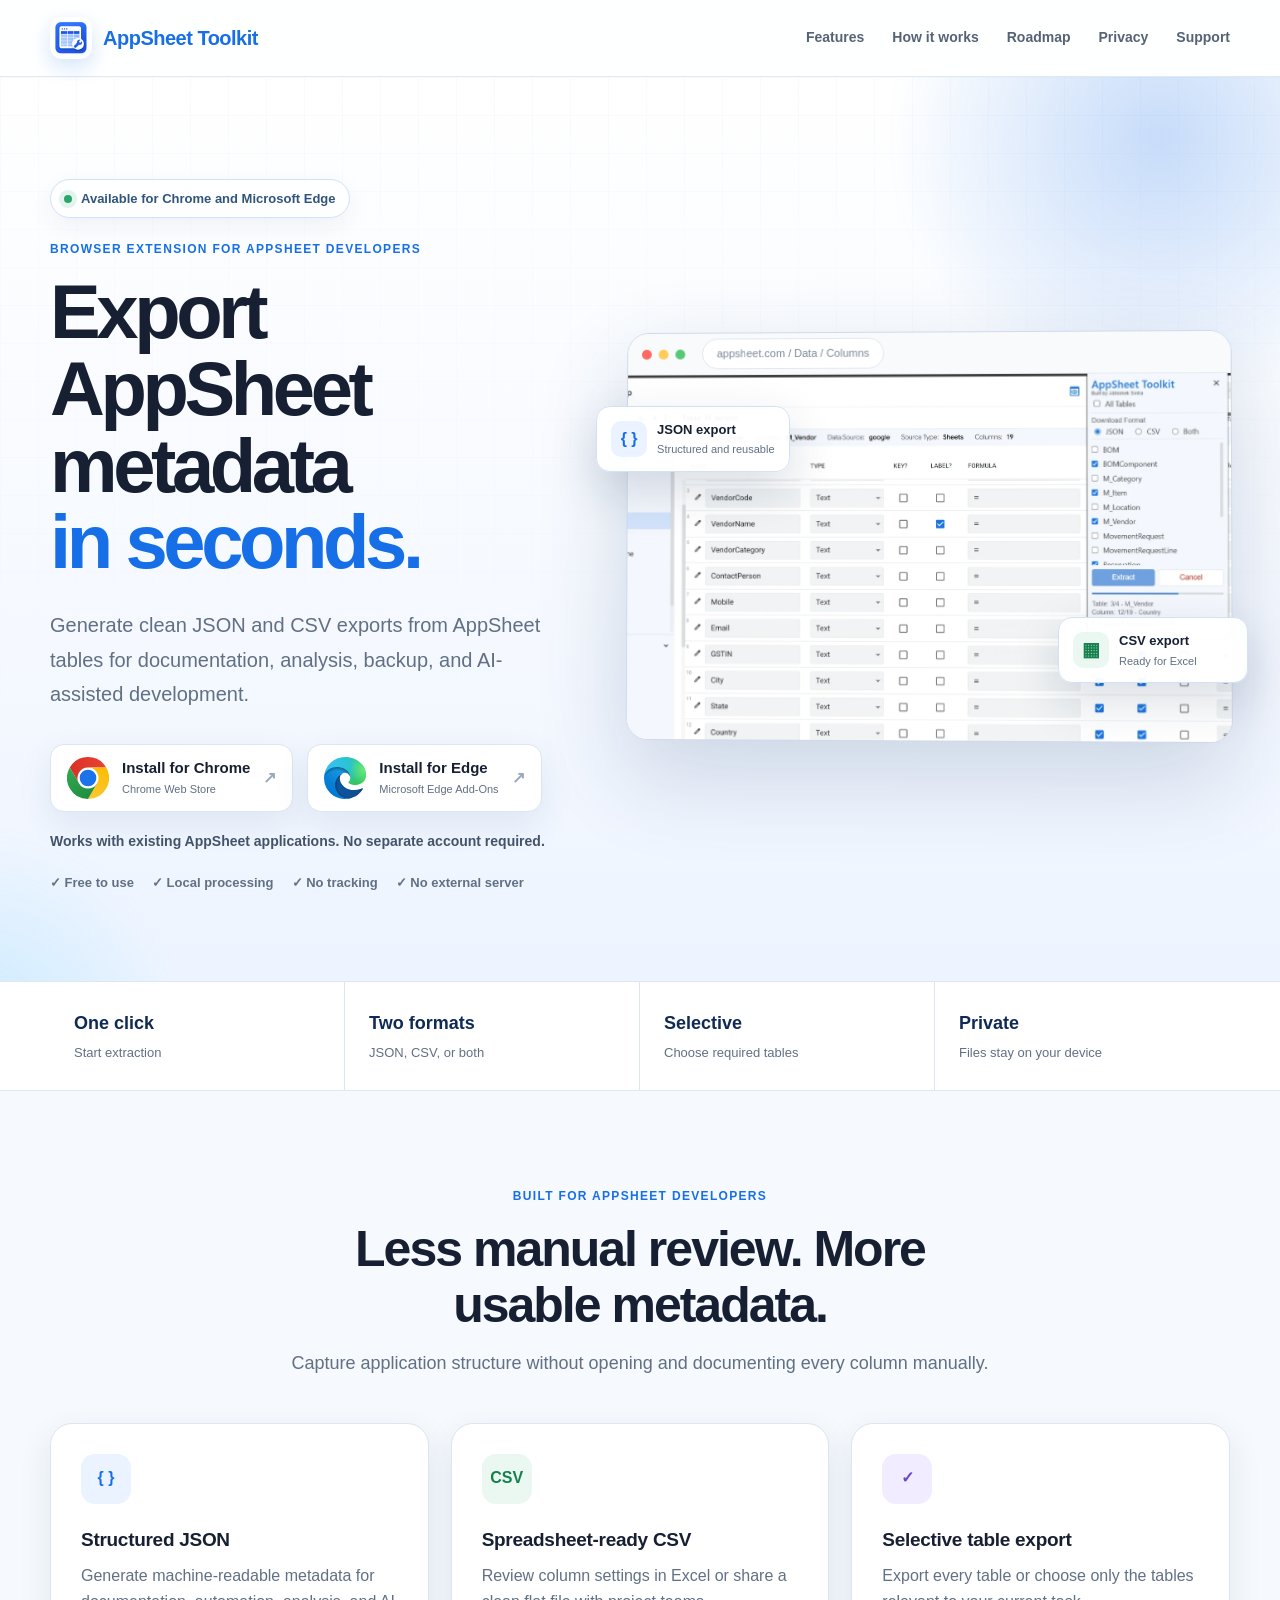
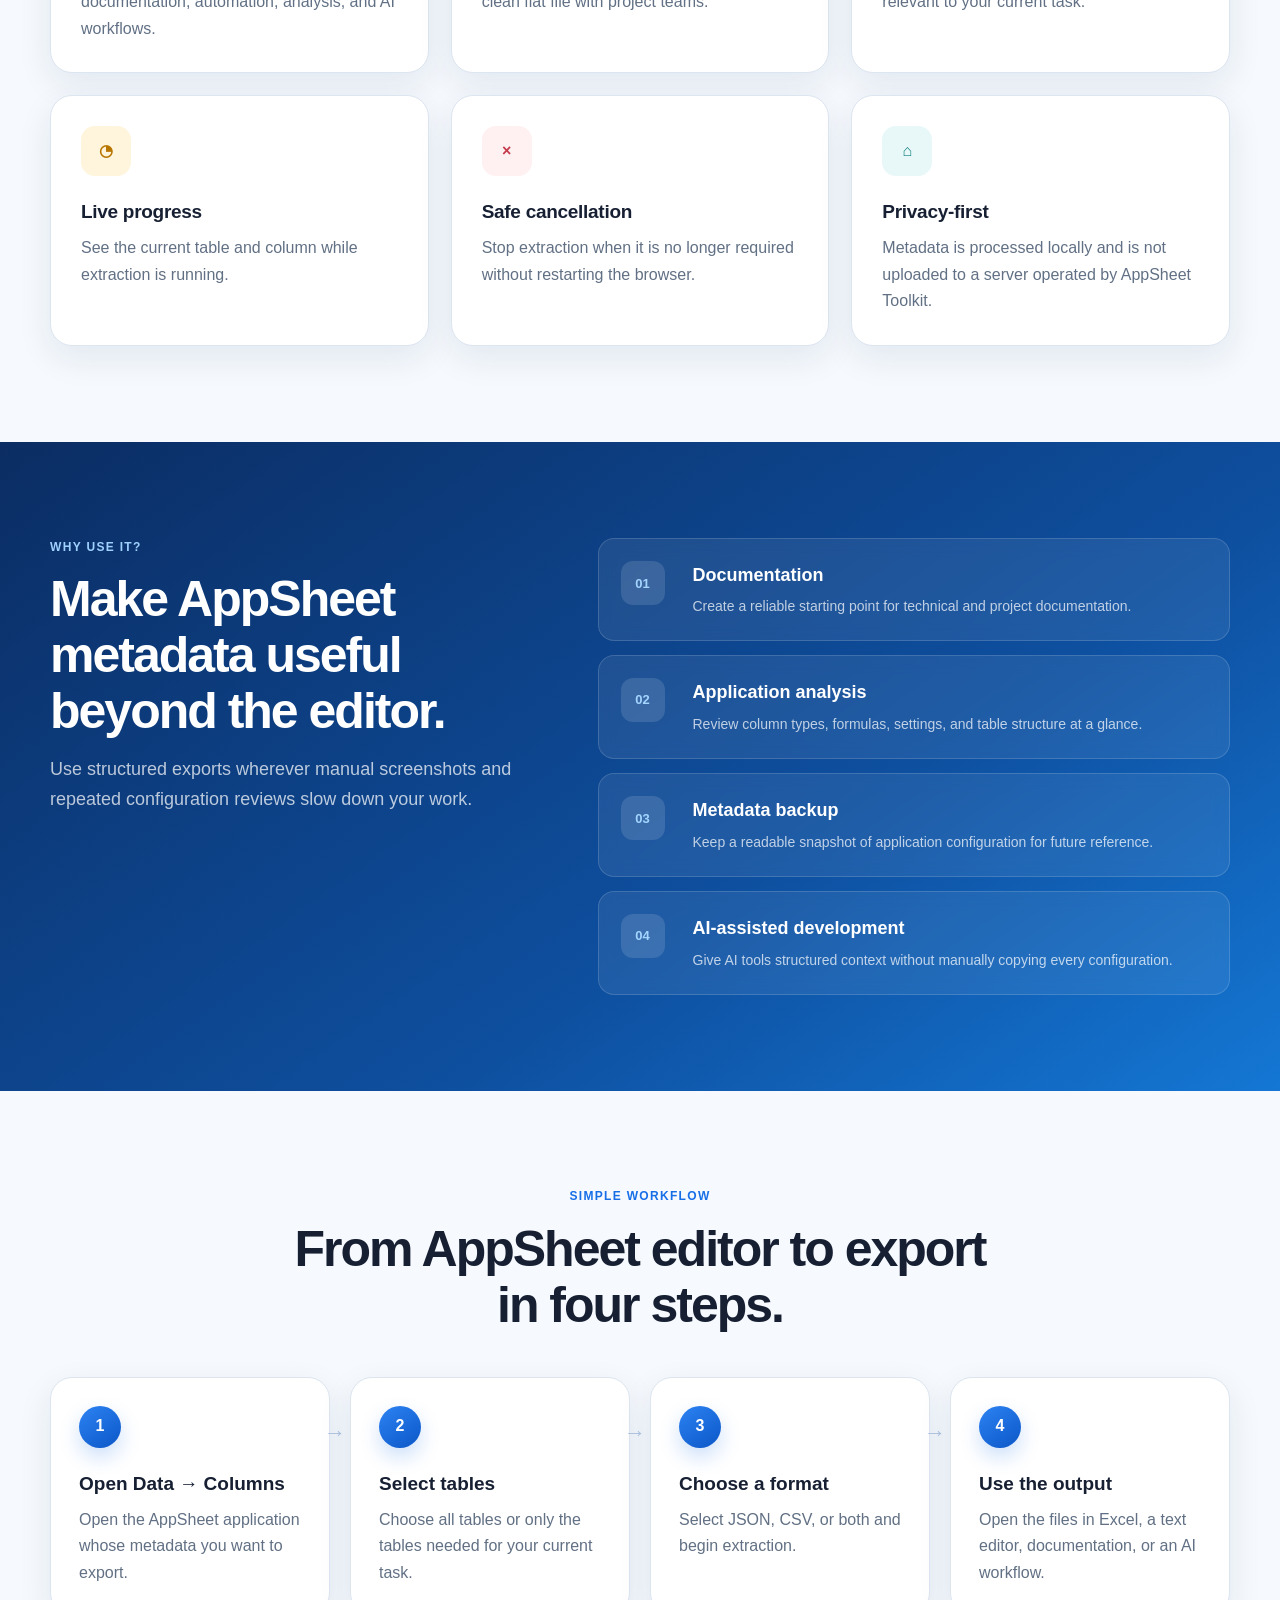
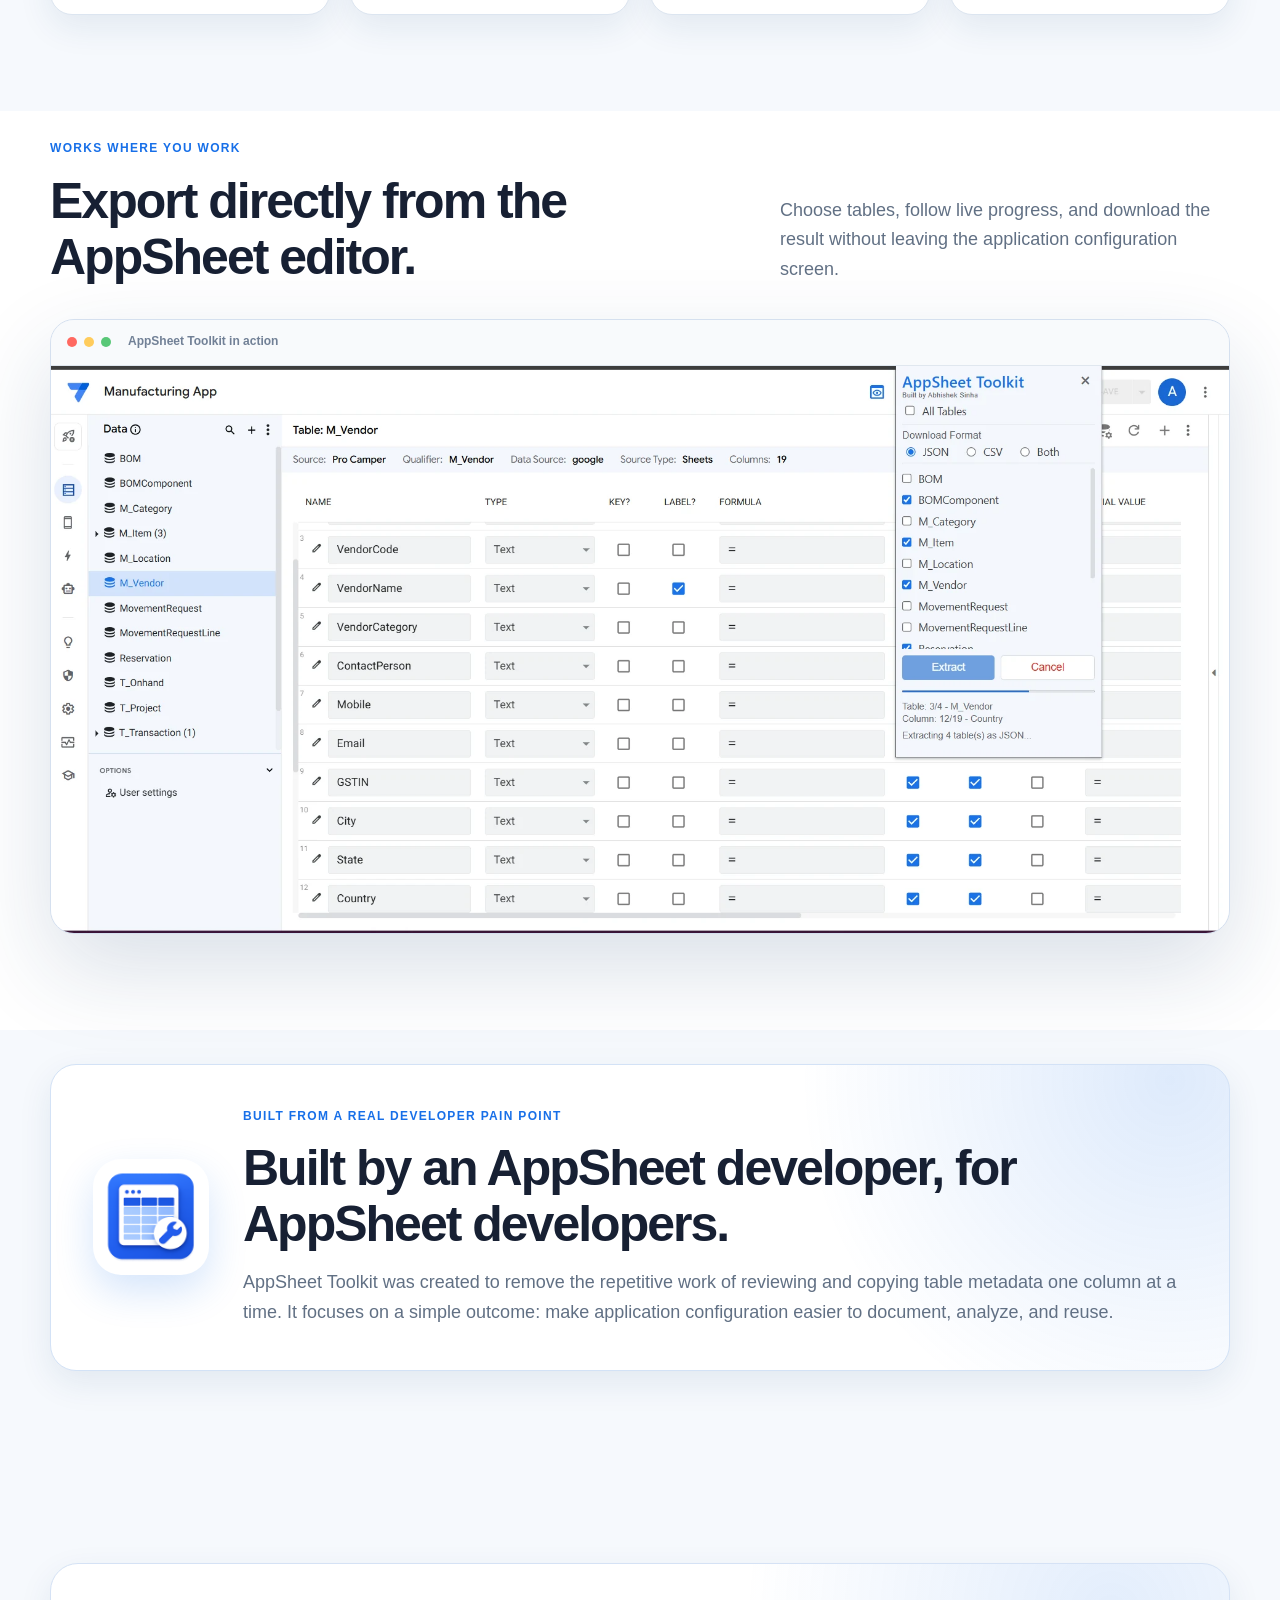
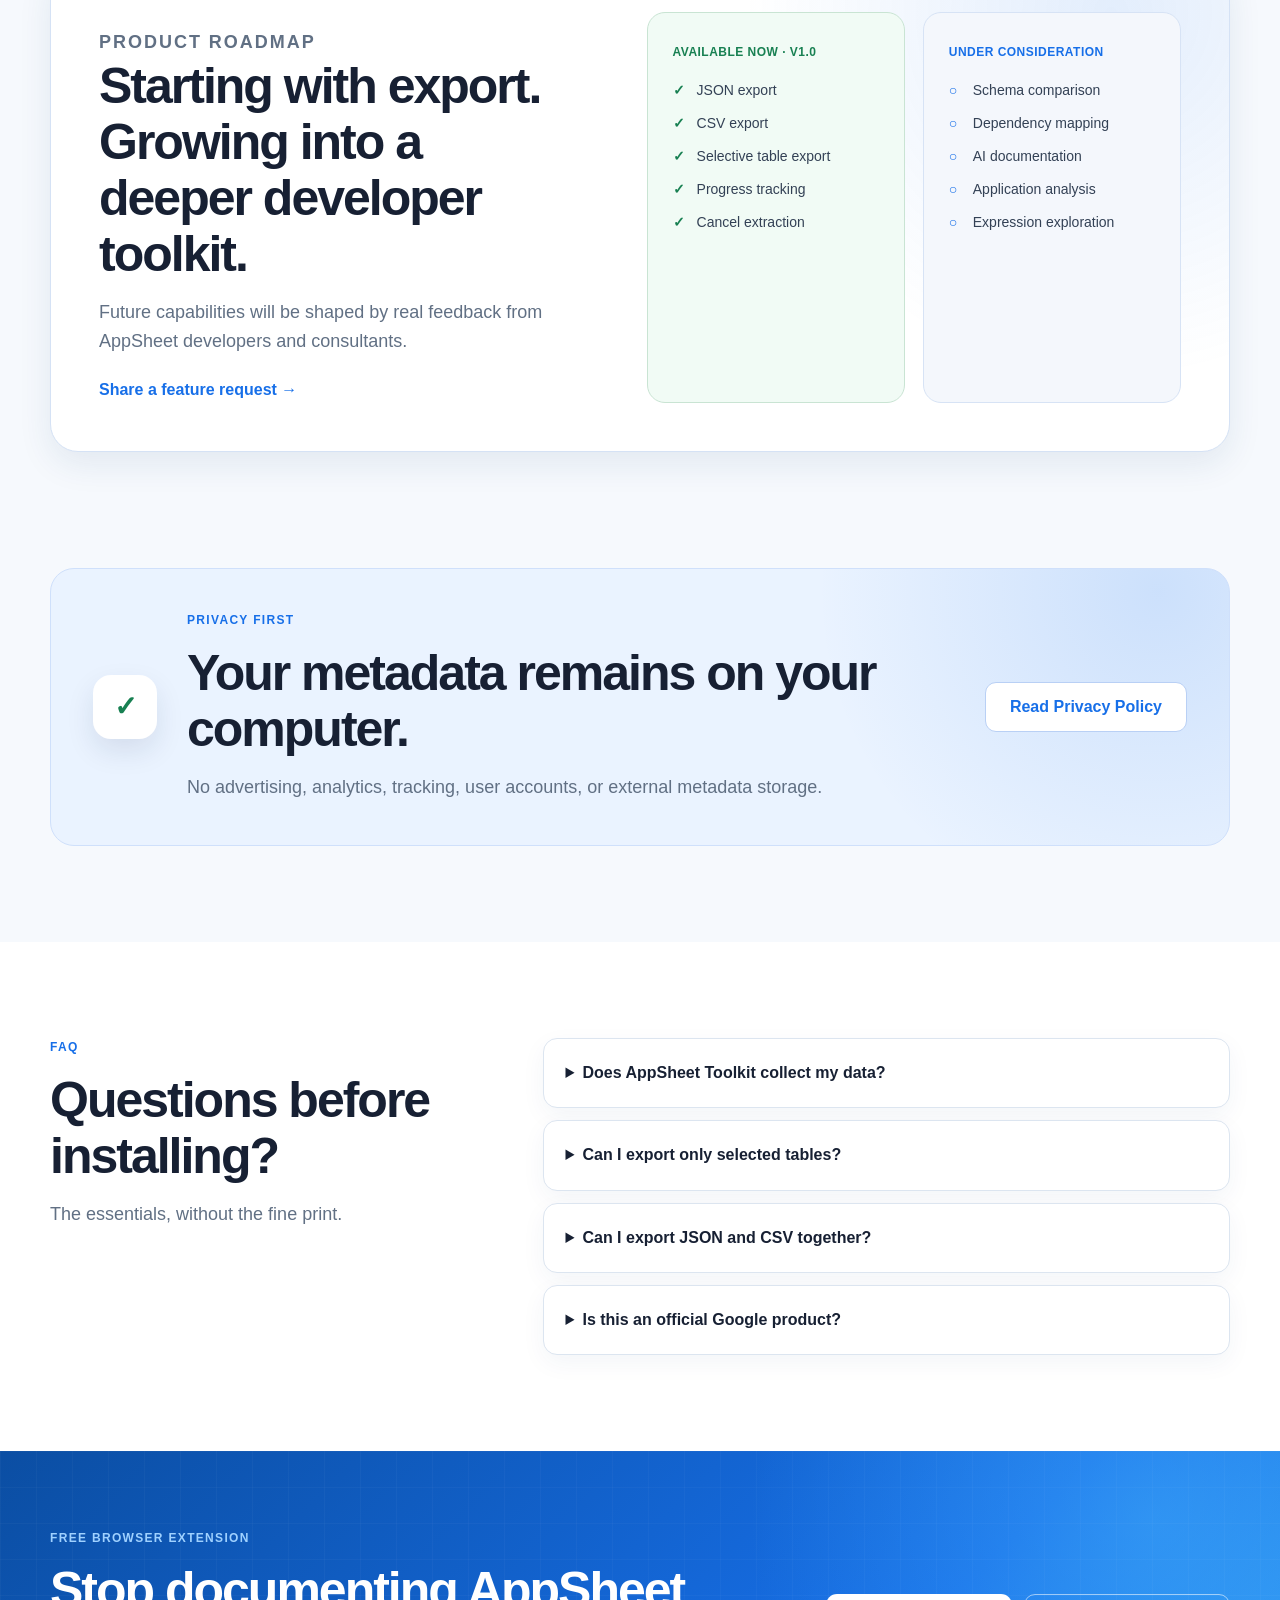
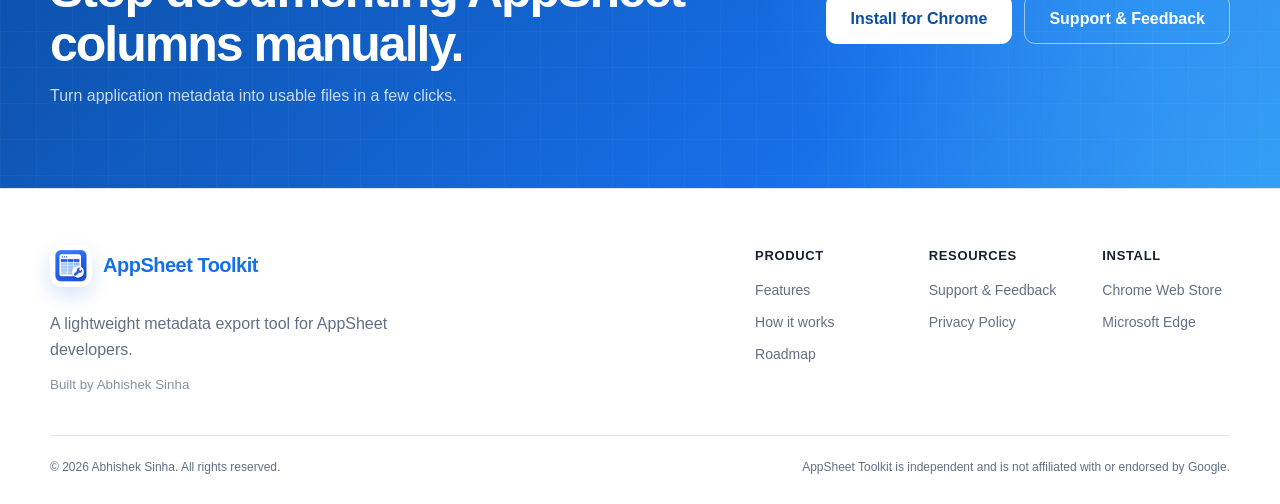
==== commit 05c24562: "Update index.html" ====
--- a/index.html
+++ b/index.html
@@ -60,9 +60,9 @@
               <span><strong>Install for Chrome</strong><small>Chrome Web Store</small></span>
               <b aria-hidden="true">↗</b>
             </a>
-            <a class="store-button" href="https://chromewebstore.google.com/detail/mdbiahphbngmmjmggekiccggefpjablj?utm_source=item-share-cb" target="_blank" rel="noopener noreferrer">
+            <a class="store-button" href="https://microsoftedge.microsoft.com/addons/detail/appsheet-toolkit/kgkaagaindbdjflfkppjjjbcjankdpbg" target="_blank" rel="noopener noreferrer">
               <img src="assets/edge.svg" alt="" width="42" height="42">
-              <span><strong>Install for Edge</strong><small>Chrome Web Store</small></span>
+              <span><strong>Install for Edge</strong><small>Microsoft Edge Add-Ons</small></span>
               <b aria-hidden="true">↗</b>
             </a>
           </div>
@@ -210,4 +210,4 @@
     <div class="shell footer-bottom"><p>© 2026 Abhishek Sinha. All rights reserved.</p><p>AppSheet Toolkit is independent and is not affiliated with or endorsed by Google.</p></div>
   </footer>
 </body>
-</html>+</html>
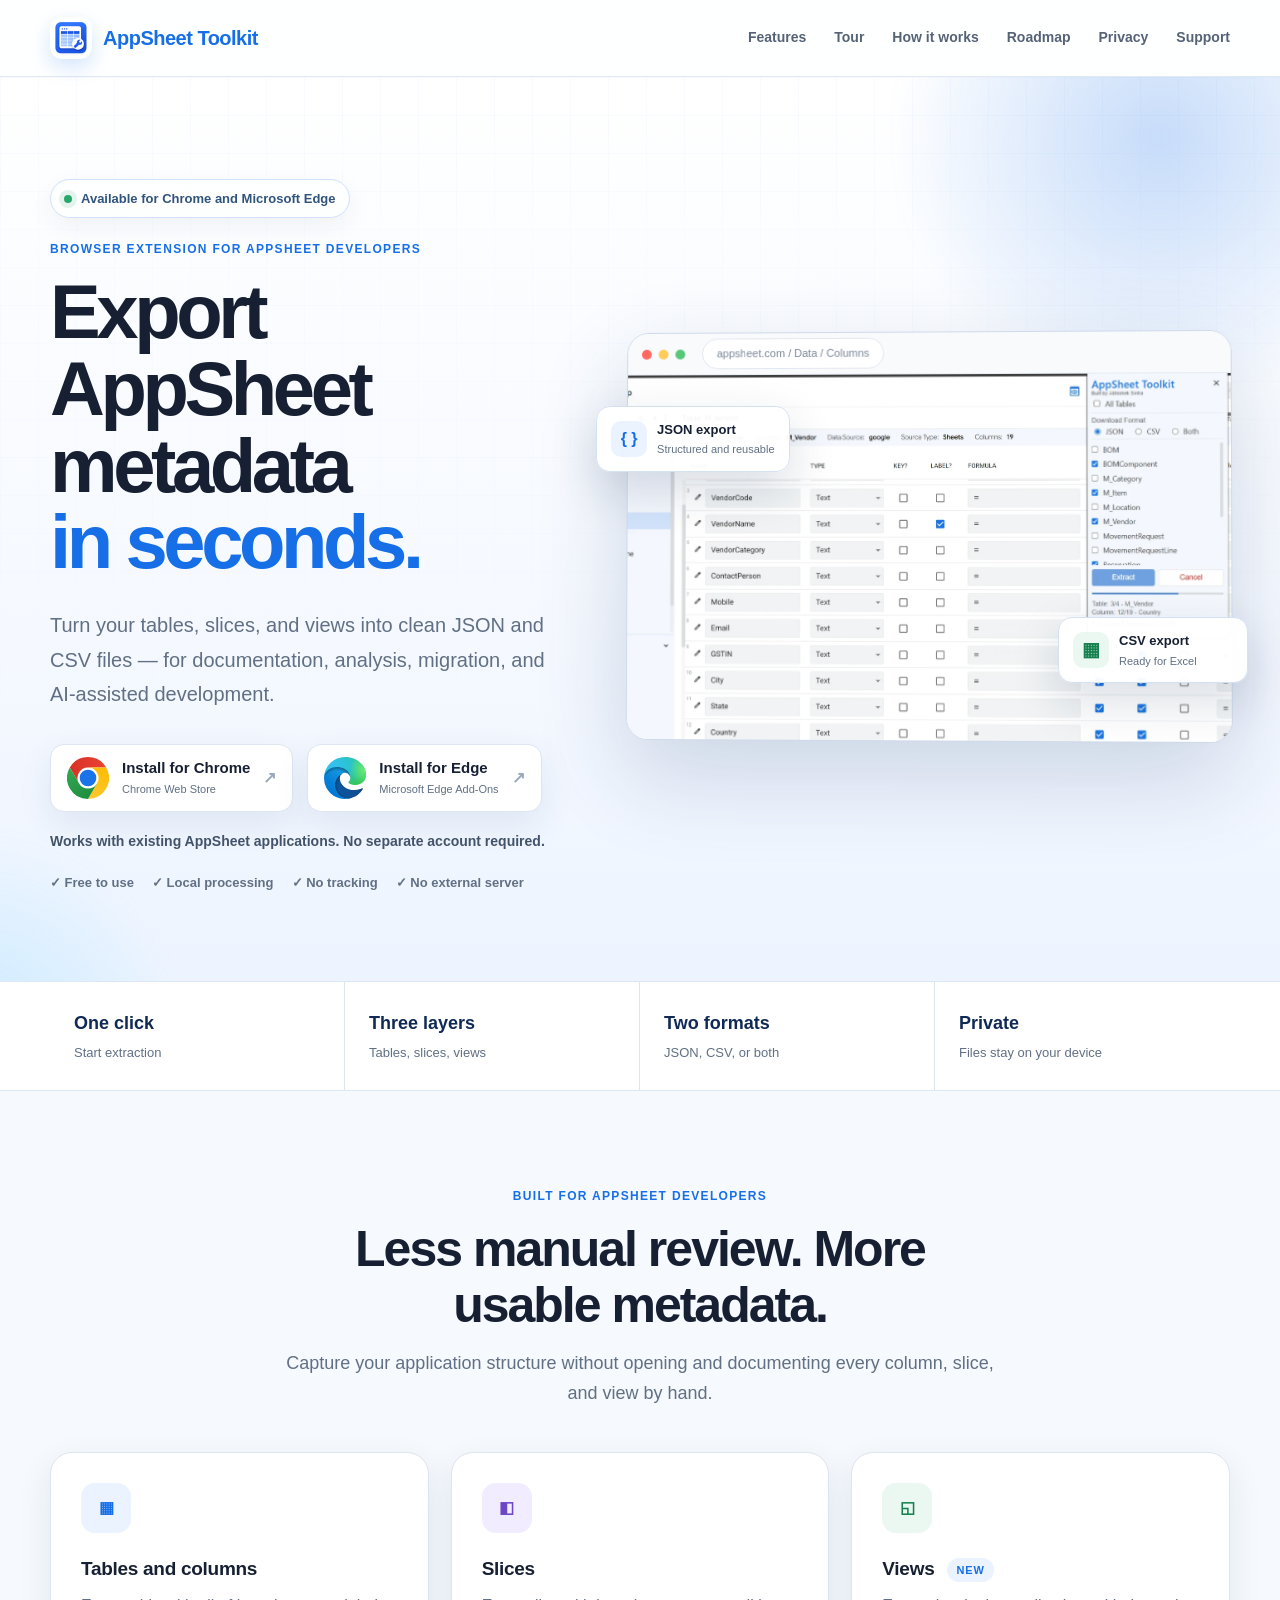
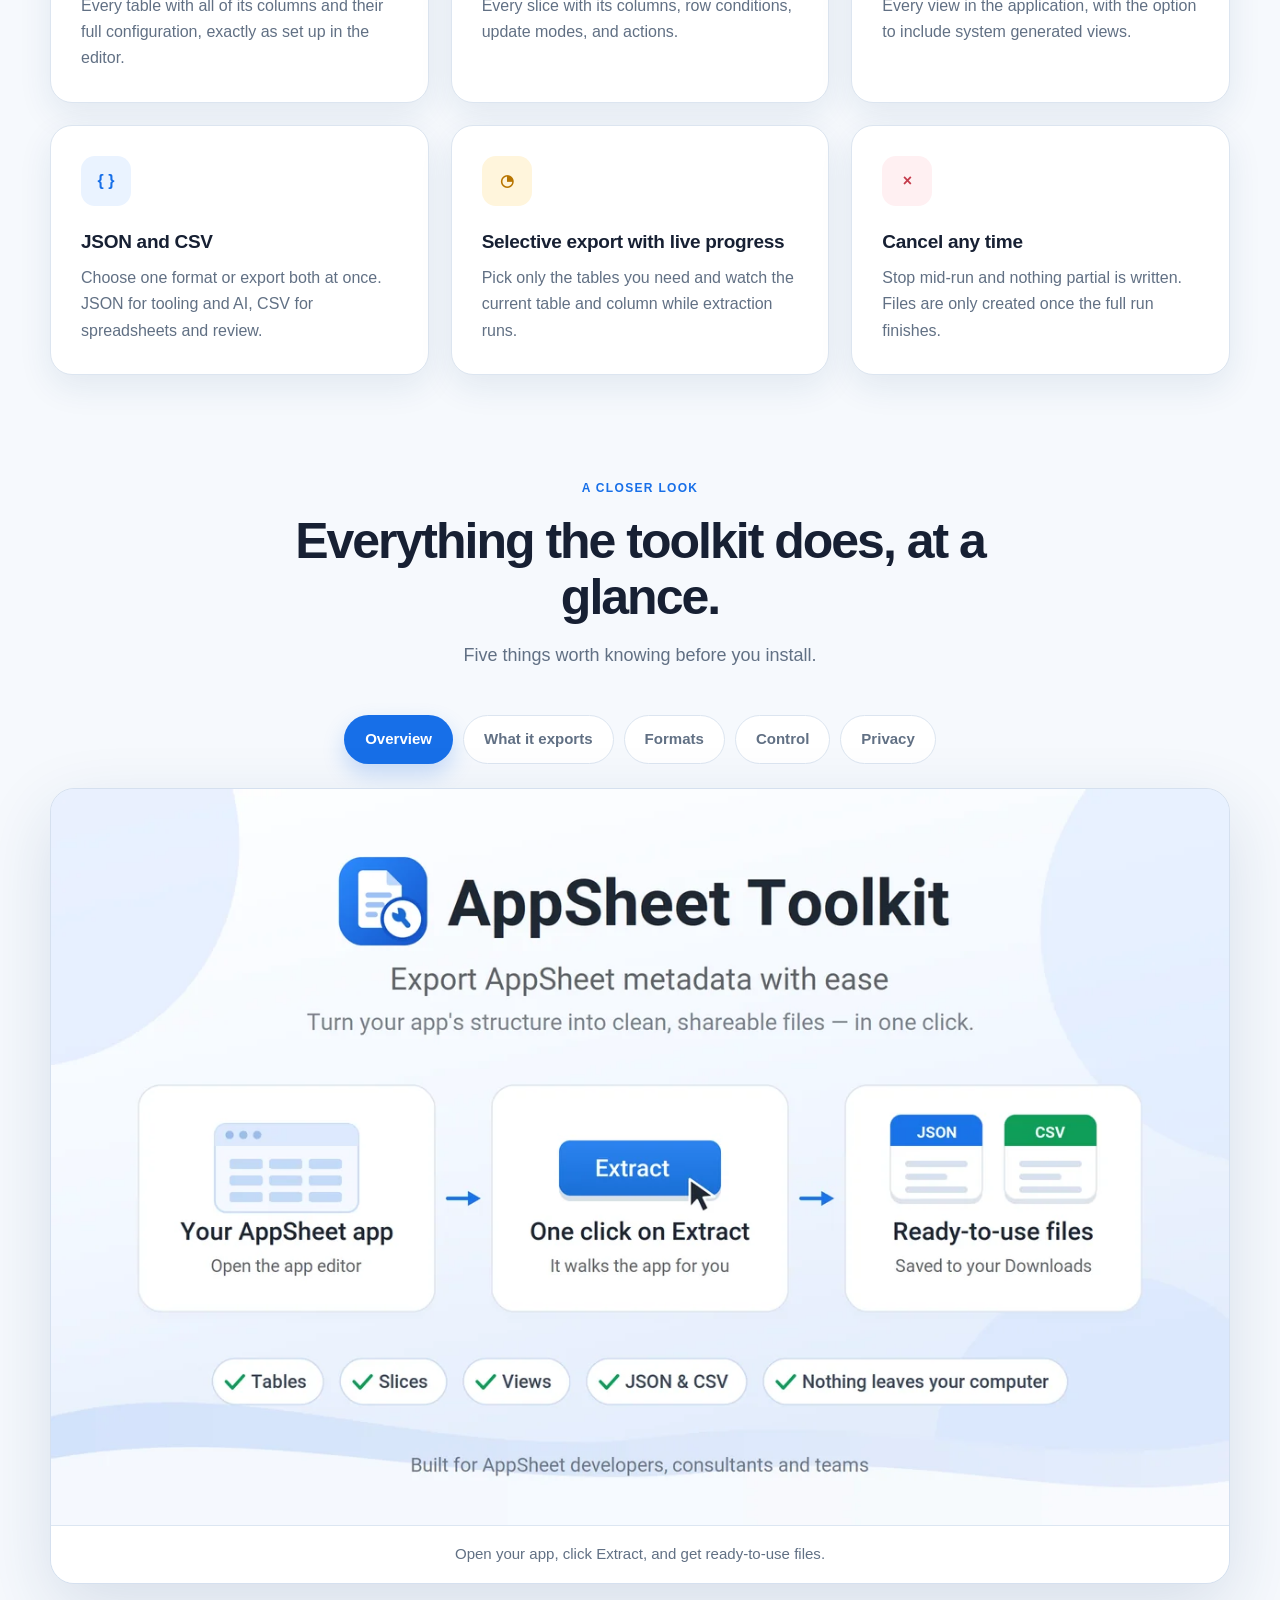
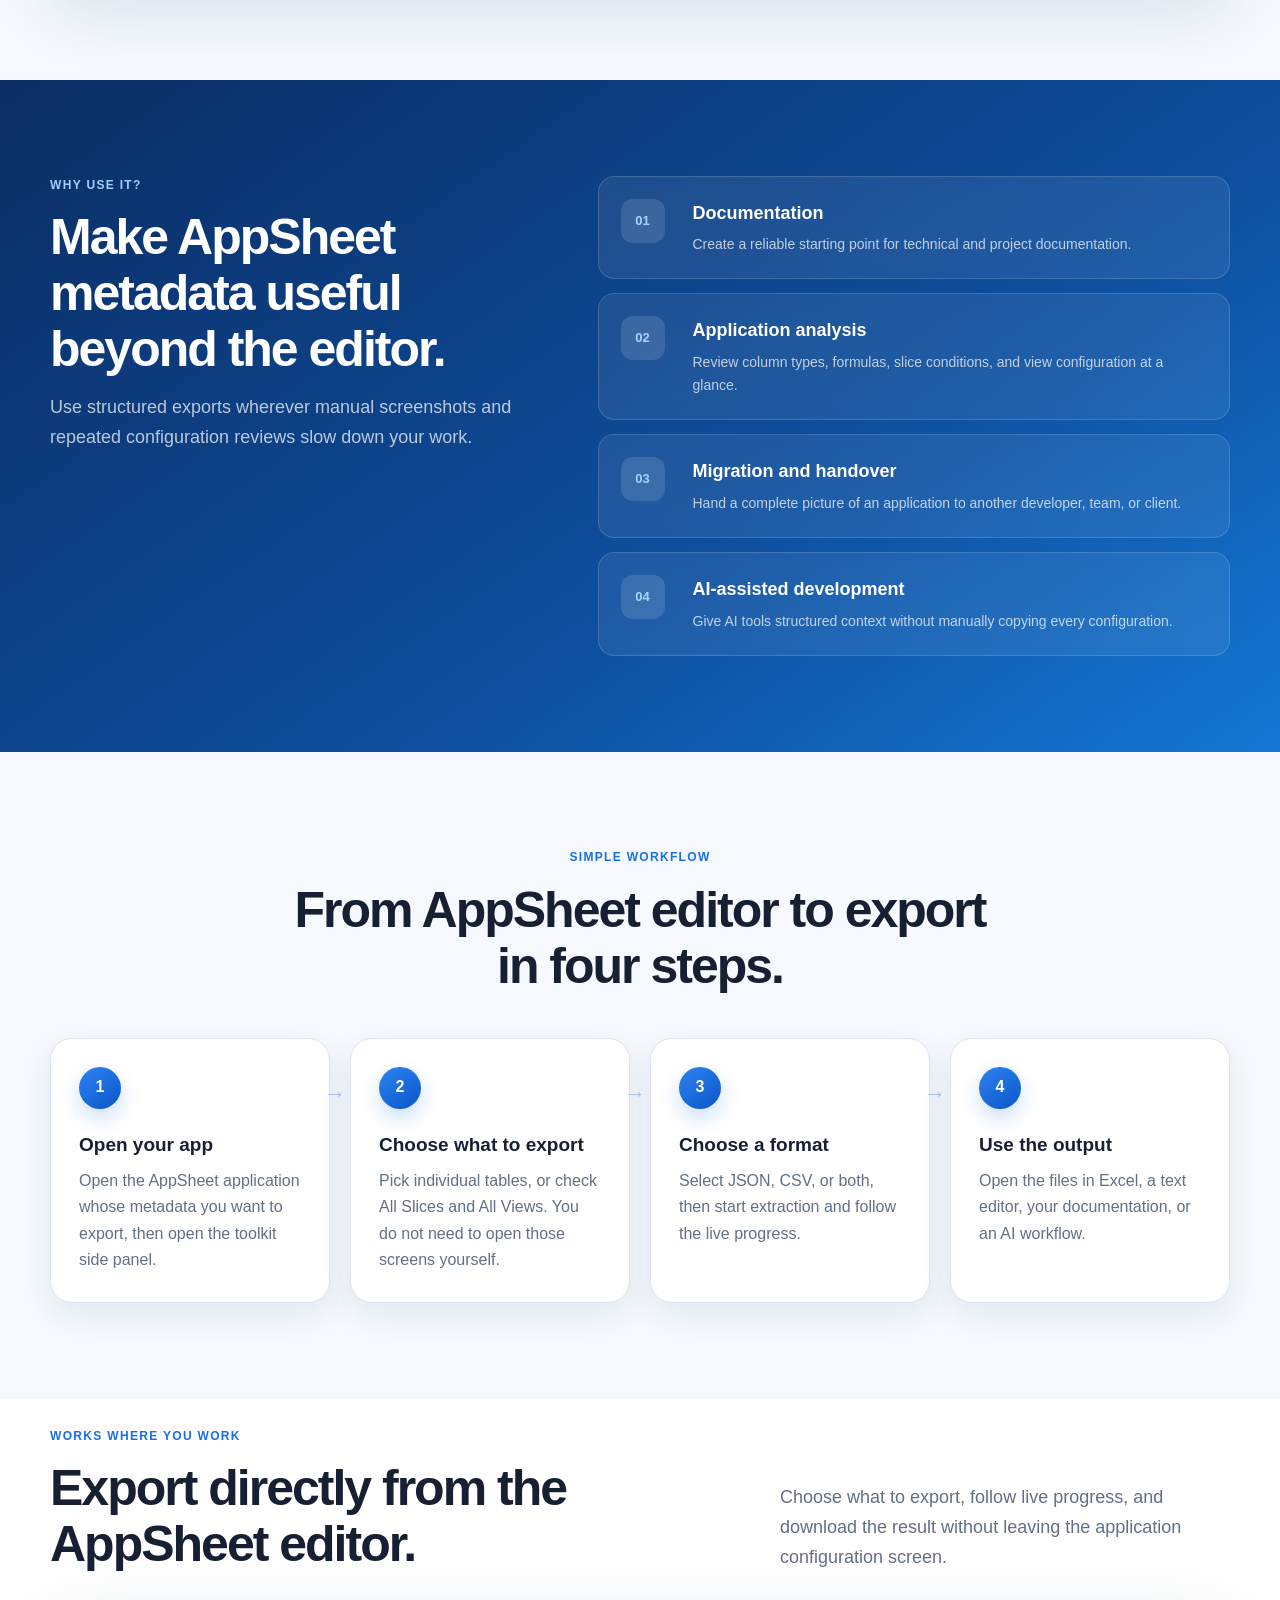
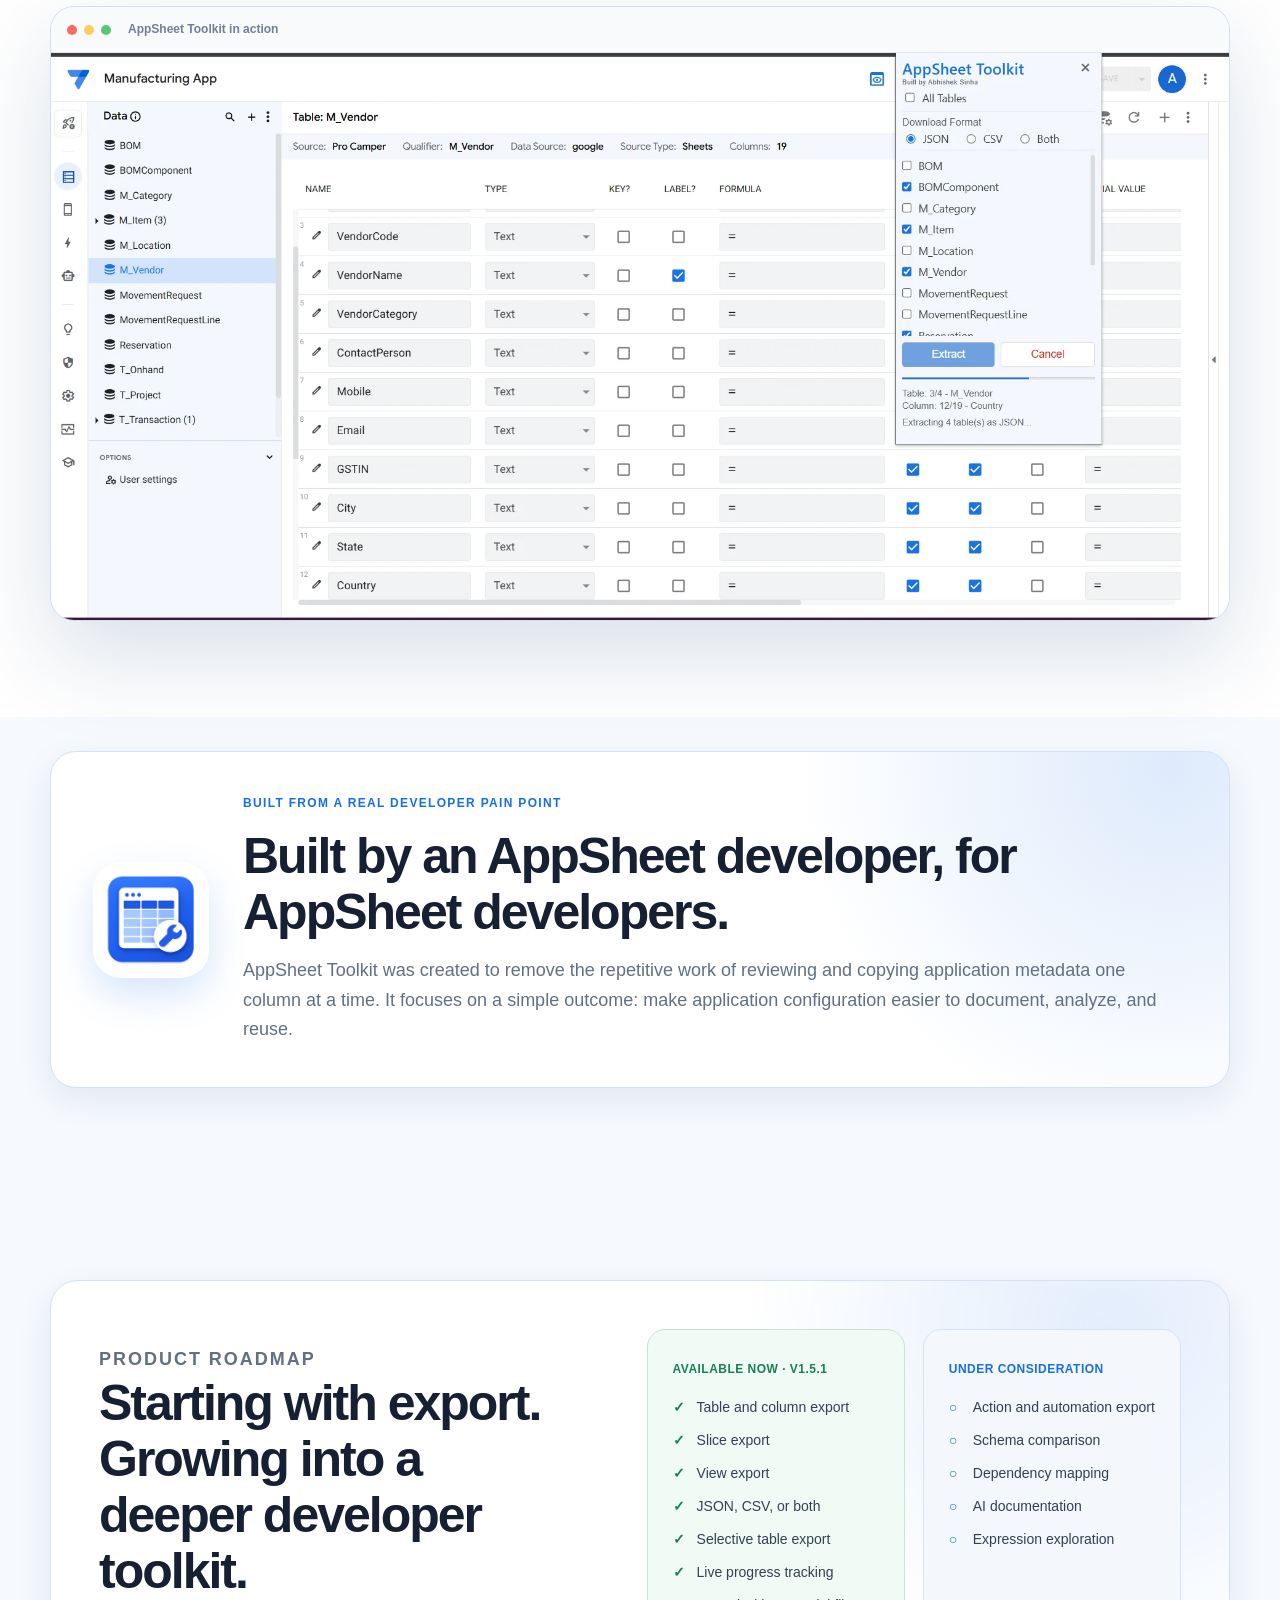
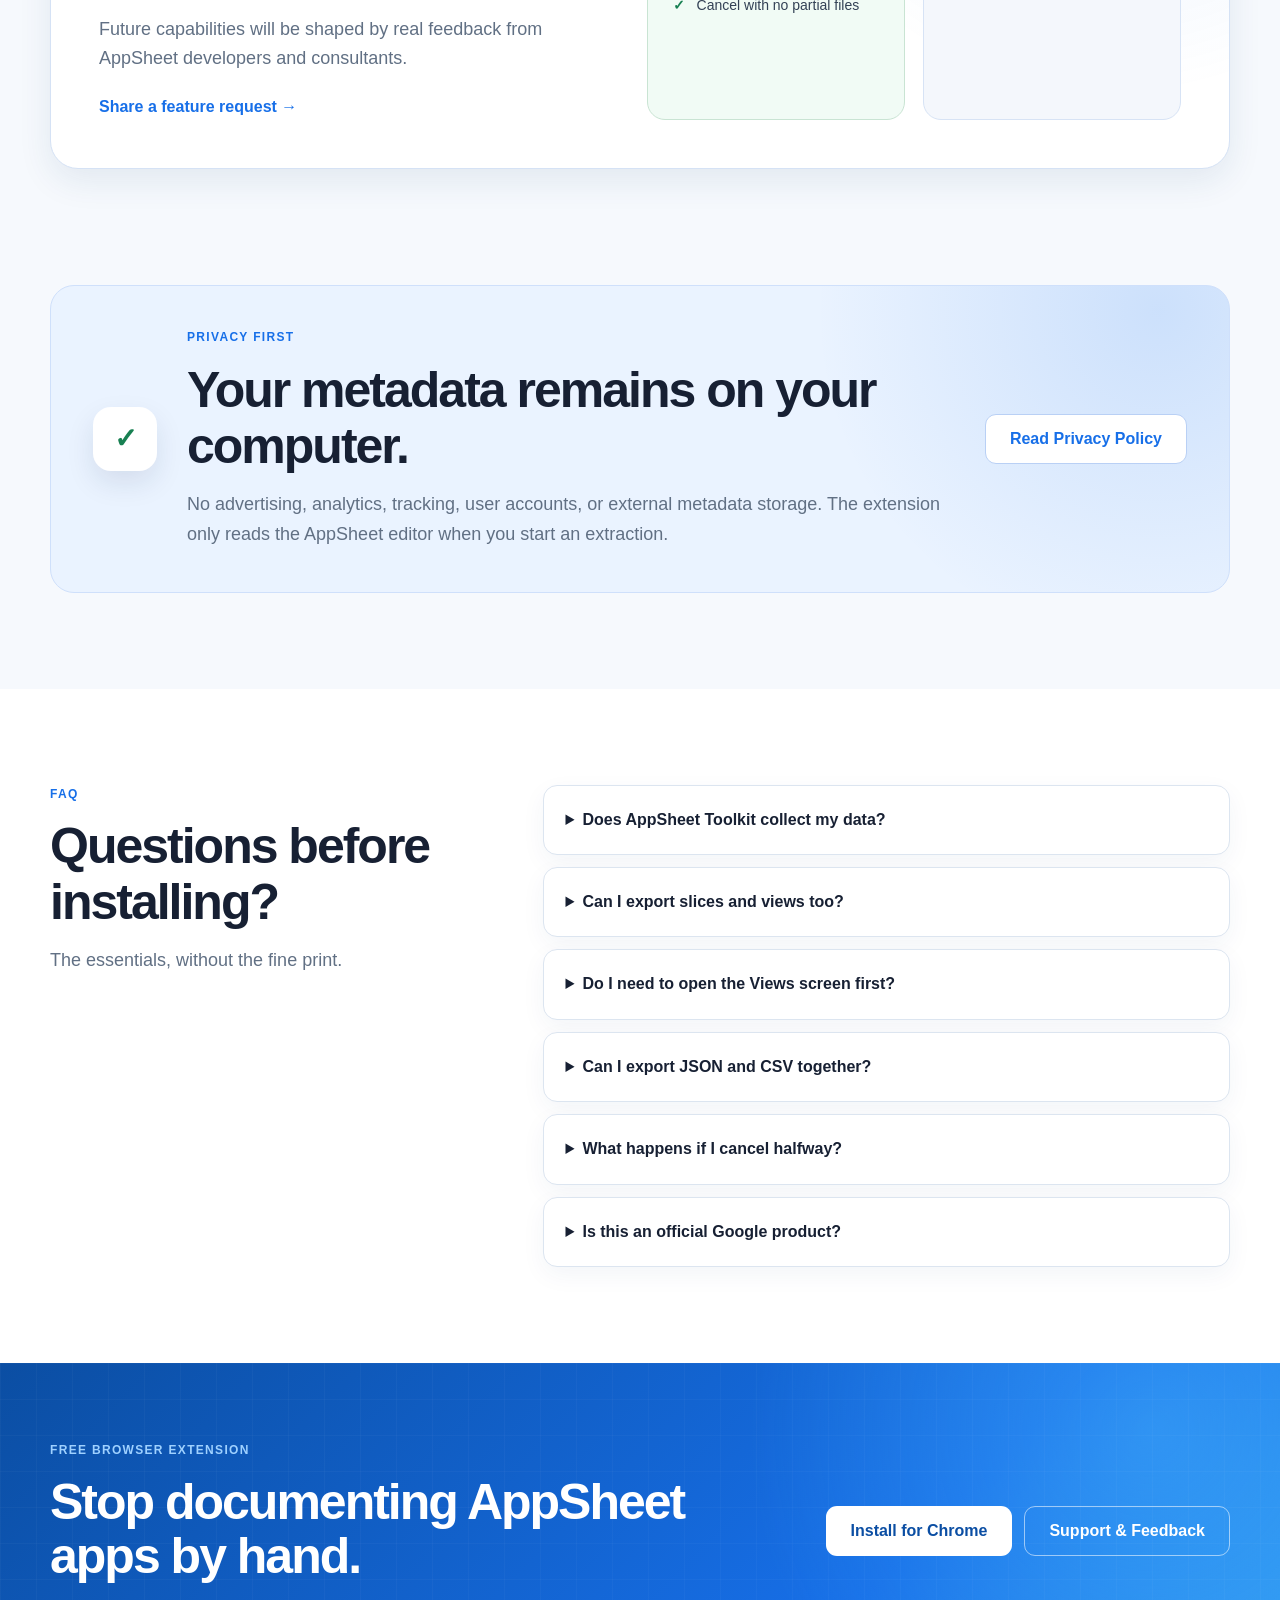
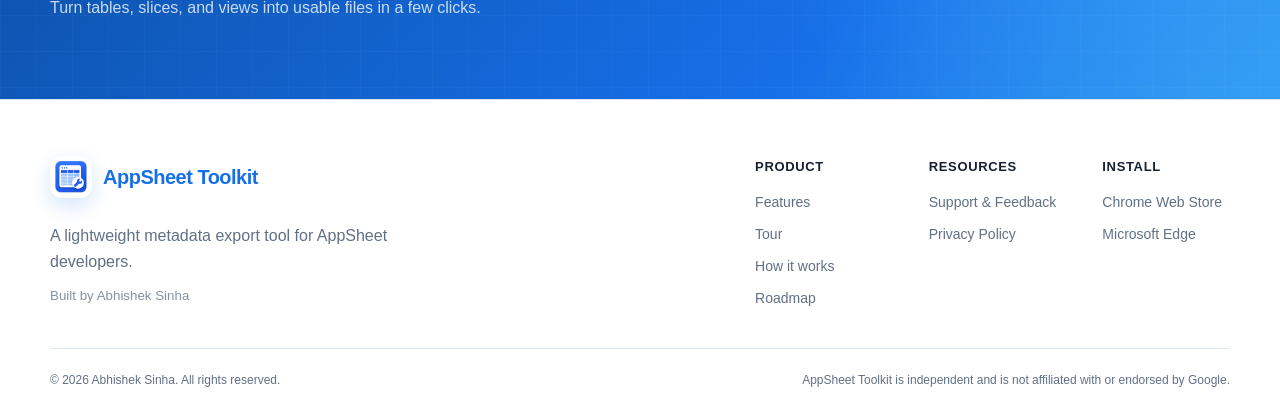
==== commit 7b45fb97: "Addition of view slices feature and image change" ====
--- a/index.html
+++ b/index.html
@@ -3,12 +3,14 @@
 <head>
   <meta charset="utf-8">
   <meta name="viewport" content="width=device-width,initial-scale=1">
-  <meta name="description" content="Export AppSheet table and column metadata to JSON and CSV for documentation, analysis, backup, and AI workflows.">
+  <meta name="description" content="Export AppSheet tables, slices, and views to JSON and CSV for documentation, analysis, migration, and AI workflows. Free, private, and runs entirely in your browser.">
   <meta name="theme-color" content="#0b5ed7">
   <meta property="og:type" content="website">
   <meta property="og:title" content="AppSheet Toolkit — Export metadata in seconds">
-  <meta property="og:description" content="A privacy-first browser extension that exports AppSheet metadata to JSON and CSV.">
+  <meta property="og:description" content="Export AppSheet tables, slices, and views to JSON and CSV. Private by design — nothing leaves your computer.">
   <meta property="og:image" content="https://abhishek7724.github.io/AppSheetToolkit-Website/assets/og-image.png">
+  <meta property="og:image:width" content="1200">
+  <meta property="og:image:height" content="630">
   <meta property="og:url" content="https://abhishek7724.github.io/AppSheetToolkit-Website/">
   <meta name="twitter:card" content="summary_large_image">
   <link rel="canonical" href="https://abhishek7724.github.io/AppSheetToolkit-Website/">
@@ -33,6 +35,7 @@
 
       <nav class="site-nav" id="site-nav" data-menu>
         <a href="#features">Features</a>
+        <a href="#tour">Tour</a>
         <a href="#workflow">How it works</a>
         <a href="#roadmap">Roadmap</a>
         <a href="privacy.html">Privacy</a>
@@ -52,7 +55,7 @@
           <div class="availability"><span></span>Available for Chrome and Microsoft Edge</div>
           <p class="eyebrow">Browser extension for AppSheet developers</p>
           <h1>Export AppSheet metadata <em>in seconds.</em></h1>
-          <p class="lead">Generate clean JSON and CSV exports from AppSheet tables for documentation, analysis, backup, and AI-assisted development.</p>
+          <p class="lead">Turn your tables, slices, and views into clean JSON and CSV files — for documentation, analysis, migration, and AI-assisted development.</p>
 
           <div class="store-buttons">
             <a class="store-button" href="https://chromewebstore.google.com/detail/mdbiahphbngmmjmggekiccggefpjablj?utm_source=item-share-cb" target="_blank" rel="noopener noreferrer">
@@ -90,8 +93,8 @@
     <section class="outcome-bar" aria-label="Product highlights">
       <div class="shell outcome-grid">
         <div><strong>One click</strong><span>Start extraction</span></div>
+        <div><strong>Three layers</strong><span>Tables, slices, views</span></div>
         <div><strong>Two formats</strong><span>JSON, CSV, or both</span></div>
-        <div><strong>Selective</strong><span>Choose required tables</span></div>
         <div><strong>Private</strong><span>Files stay on your device</span></div>
       </div>
     </section>
@@ -101,16 +104,59 @@
         <div class="section-heading centered reveal">
           <p class="eyebrow">Built for AppSheet developers</p>
           <h2>Less manual review. More usable metadata.</h2>
-          <p>Capture application structure without opening and documenting every column manually.</p>
+          <p>Capture your application structure without opening and documenting every column, slice, and view by hand.</p>
         </div>
 
         <div class="feature-grid">
-          <article class="feature-card reveal"><div class="feature-icon">{ }</div><h3>Structured JSON</h3><p>Generate machine-readable metadata for documentation, automation, analysis, and AI workflows.</p></article>
-          <article class="feature-card reveal"><div class="feature-icon green">CSV</div><h3>Spreadsheet-ready CSV</h3><p>Review column settings in Excel or share a clean flat file with project teams.</p></article>
-          <article class="feature-card reveal"><div class="feature-icon violet">✓</div><h3>Selective table export</h3><p>Export every table or choose only the tables relevant to your current task.</p></article>
-          <article class="feature-card reveal"><div class="feature-icon amber">◔</div><h3>Live progress</h3><p>See the current table and column while extraction is running.</p></article>
-          <article class="feature-card reveal"><div class="feature-icon rose">×</div><h3>Safe cancellation</h3><p>Stop extraction when it is no longer required without restarting the browser.</p></article>
-          <article class="feature-card reveal"><div class="feature-icon teal">⌂</div><h3>Privacy-first</h3><p>Metadata is processed locally and is not uploaded to a server operated by AppSheet Toolkit.</p></article>
+          <article class="feature-card reveal"><div class="feature-icon">▦</div><h3>Tables and columns</h3><p>Every table with all of its columns and their full configuration, exactly as set up in the editor.</p></article>
+          <article class="feature-card reveal"><div class="feature-icon violet">◧</div><h3>Slices</h3><p>Every slice with its columns, row conditions, update modes, and actions.</p></article>
+          <article class="feature-card reveal"><div class="feature-icon green">◱</div><h3>Views <span class="tag-new">New</span></h3><p>Every view in the application, with the option to include system generated views.</p></article>
+          <article class="feature-card reveal"><div class="feature-icon">{ }</div><h3>JSON and CSV</h3><p>Choose one format or export both at once. JSON for tooling and AI, CSV for spreadsheets and review.</p></article>
+          <article class="feature-card reveal"><div class="feature-icon amber">◔</div><h3>Selective export with live progress</h3><p>Pick only the tables you need and watch the current table and column while extraction runs.</p></article>
+          <article class="feature-card reveal"><div class="feature-icon rose">×</div><h3>Cancel any time</h3><p>Stop mid-run and nothing partial is written. Files are only created once the full run finishes.</p></article>
+        </div>
+      </div>
+    </section>
+
+    <section class="section tour-section" id="tour">
+      <div class="shell">
+        <div class="section-heading centered reveal">
+          <p class="eyebrow">A closer look</p>
+          <h2>Everything the toolkit does, at a glance.</h2>
+          <p>Five things worth knowing before you install.</p>
+        </div>
+
+        <div class="tour reveal" data-tour>
+          <div class="tour-tabs" role="tablist" aria-label="Product tour">
+            <button class="tour-tab is-active" role="tab" type="button" id="tour-tab-0" aria-controls="tour-panel-0" aria-selected="true">Overview</button>
+            <button class="tour-tab" role="tab" type="button" id="tour-tab-1" aria-controls="tour-panel-1" aria-selected="false" tabindex="-1">What it exports</button>
+            <button class="tour-tab" role="tab" type="button" id="tour-tab-2" aria-controls="tour-panel-2" aria-selected="false" tabindex="-1">Formats</button>
+            <button class="tour-tab" role="tab" type="button" id="tour-tab-3" aria-controls="tour-panel-3" aria-selected="false" tabindex="-1">Control</button>
+            <button class="tour-tab" role="tab" type="button" id="tour-tab-4" aria-controls="tour-panel-4" aria-selected="false" tabindex="-1">Privacy</button>
+          </div>
+
+          <div class="tour-stage">
+            <figure class="tour-slide is-active" role="tabpanel" id="tour-panel-0" aria-labelledby="tour-tab-0">
+              <img src="assets/shots/01-overview.webp" alt="AppSheet Toolkit overview: open your app, click Extract, get ready-to-use files" width="1280" height="800">
+              <figcaption>Open your app, click Extract, and get ready-to-use files.</figcaption>
+            </figure>
+            <figure class="tour-slide" role="tabpanel" id="tour-panel-1" aria-labelledby="tour-tab-1" hidden>
+              <img src="assets/shots/02-exports.webp" alt="Tables, slices and views are all extracted in a single run" width="1280" height="800" loading="lazy">
+              <figcaption>Tables, slices, and views — captured in a single run.</figcaption>
+            </figure>
+            <figure class="tour-slide" role="tabpanel" id="tour-panel-2" aria-labelledby="tour-tab-2" hidden>
+              <img src="assets/shots/03-formats.webp" alt="Choose JSON, CSV or both and the files are saved to your Downloads folder" width="1280" height="800" loading="lazy">
+              <figcaption>Pick JSON, CSV, or both. Files land in your Downloads folder.</figcaption>
+            </figure>
+            <figure class="tour-slide" role="tabpanel" id="tour-panel-3" aria-labelledby="tour-tab-3" hidden>
+              <img src="assets/shots/04-control.webp" alt="Select only the tables you need and follow live progress with a cancel option" width="1280" height="800" loading="lazy">
+              <figcaption>Select what you need, follow every step, stop whenever you like.</figcaption>
+            </figure>
+            <figure class="tour-slide" role="tabpanel" id="tour-panel-4" aria-labelledby="tour-tab-4" hidden>
+              <img src="assets/shots/05-privacy.webp" alt="Private by design: nothing is uploaded, no tracking, no external servers" width="1280" height="800" loading="lazy">
+              <figcaption>Nothing is uploaded. No tracking. No external servers.</figcaption>
+            </figure>
+          </div>
         </div>
       </div>
     </section>
@@ -124,8 +170,8 @@
         </div>
         <div class="usecase-list">
           <article class="reveal"><span>01</span><div><h3>Documentation</h3><p>Create a reliable starting point for technical and project documentation.</p></div></article>
-          <article class="reveal"><span>02</span><div><h3>Application analysis</h3><p>Review column types, formulas, settings, and table structure at a glance.</p></div></article>
-          <article class="reveal"><span>03</span><div><h3>Metadata backup</h3><p>Keep a readable snapshot of application configuration for future reference.</p></div></article>
+          <article class="reveal"><span>02</span><div><h3>Application analysis</h3><p>Review column types, formulas, slice conditions, and view configuration at a glance.</p></div></article>
+          <article class="reveal"><span>03</span><div><h3>Migration and handover</h3><p>Hand a complete picture of an application to another developer, team, or client.</p></div></article>
           <article class="reveal"><span>04</span><div><h3>AI-assisted development</h3><p>Give AI tools structured context without manually copying every configuration.</p></div></article>
         </div>
       </div>
@@ -135,10 +181,10 @@
       <div class="shell">
         <div class="section-heading centered reveal"><p class="eyebrow">Simple workflow</p><h2>From AppSheet editor to export in four steps.</h2></div>
         <div class="step-grid">
-          <article class="step-card reveal"><span>1</span><h3>Open Data → Columns</h3><p>Open the AppSheet application whose metadata you want to export.</p></article>
-          <article class="step-card reveal"><span>2</span><h3>Select tables</h3><p>Choose all tables or only the tables needed for your current task.</p></article>
-          <article class="step-card reveal"><span>3</span><h3>Choose a format</h3><p>Select JSON, CSV, or both and begin extraction.</p></article>
-          <article class="step-card reveal"><span>4</span><h3>Use the output</h3><p>Open the files in Excel, a text editor, documentation, or an AI workflow.</p></article>
+          <article class="step-card reveal"><span>1</span><h3>Open your app</h3><p>Open the AppSheet application whose metadata you want to export, then open the toolkit side panel.</p></article>
+          <article class="step-card reveal"><span>2</span><h3>Choose what to export</h3><p>Pick individual tables, or check All Slices and All Views. You do not need to open those screens yourself.</p></article>
+          <article class="step-card reveal"><span>3</span><h3>Choose a format</h3><p>Select JSON, CSV, or both, then start extraction and follow the live progress.</p></article>
+          <article class="step-card reveal"><span>4</span><h3>Use the output</h3><p>Open the files in Excel, a text editor, your documentation, or an AI workflow.</p></article>
         </div>
       </div>
     </section>
@@ -147,7 +193,7 @@
       <div class="shell">
         <div class="showcase-heading reveal">
           <div><p class="eyebrow">Works where you work</p><h2>Export directly from the AppSheet editor.</h2></div>
-          <p>Choose tables, follow live progress, and download the result without leaving the application configuration screen.</p>
+          <p>Choose what to export, follow live progress, and download the result without leaving the application configuration screen.</p>
         </div>
         <figure class="showcase-frame reveal">
           <div class="showcase-topbar"><span></span><span></span><span></span><b>AppSheet Toolkit in action</b></div>
@@ -159,7 +205,7 @@
     <section class="section founder-section">
       <div class="shell founder-card reveal">
         <img src="assets/appsheet-toolkit-icon.png" alt="AppSheet Toolkit icon" width="116" height="116">
-        <div><p class="eyebrow">Built from a real developer pain point</p><h2>Built by an AppSheet developer, for AppSheet developers.</h2><p>AppSheet Toolkit was created to remove the repetitive work of reviewing and copying table metadata one column at a time. It focuses on a simple outcome: make application configuration easier to document, analyze, and reuse.</p></div>
+        <div><p class="eyebrow">Built from a real developer pain point</p><h2>Built by an AppSheet developer, for AppSheet developers.</h2><p>AppSheet Toolkit was created to remove the repetitive work of reviewing and copying application metadata one column at a time. It focuses on a simple outcome: make application configuration easier to document, analyze, and reuse.</p></div>
       </div>
     </section>
 
@@ -167,8 +213,8 @@
       <div class="shell roadmap-card reveal">
         <div class="roadmap-copy"><p class="eyebrow">Product roadmap</p><h2>Starting with export. Growing into a deeper developer toolkit.</h2><p>Future capabilities will be shaped by real feedback from AppSheet developers and consultants.</p><a class="text-link" href="support.html">Share a feature request →</a></div>
         <div class="roadmap-columns">
-          <div class="roadmap-column current"><span>Available now · v1.0</span><ul><li>JSON export</li><li>CSV export</li><li>Selective table export</li><li>Progress tracking</li><li>Cancel extraction</li></ul></div>
-          <div class="roadmap-column future"><span>Under consideration</span><ul><li>Schema comparison</li><li>Dependency mapping</li><li>AI documentation</li><li>Application analysis</li><li>Expression exploration</li></ul></div>
+          <div class="roadmap-column current"><span>Available now · v1.5.1</span><ul><li>Table and column export</li><li>Slice export</li><li>View export</li><li>JSON, CSV, or both</li><li>Selective table export</li><li>Live progress tracking</li><li>Cancel with no partial files</li></ul></div>
+          <div class="roadmap-column future"><span>Under consideration</span><ul><li>Action and automation export</li><li>Schema comparison</li><li>Dependency mapping</li><li>AI documentation</li><li>Expression exploration</li></ul></div>
         </div>
       </div>
     </section>
@@ -176,7 +222,7 @@
     <section class="section privacy-block">
       <div class="shell privacy-card reveal">
         <div class="shield">✓</div>
-        <div><p class="eyebrow">Privacy first</p><h2>Your metadata remains on your computer.</h2><p>No advertising, analytics, tracking, user accounts, or external metadata storage.</p></div>
+        <div><p class="eyebrow">Privacy first</p><h2>Your metadata remains on your computer.</h2><p>No advertising, analytics, tracking, user accounts, or external metadata storage. The extension only reads the AppSheet editor when you start an extraction.</p></div>
         <a class="button button-secondary" href="privacy.html">Read Privacy Policy</a>
       </div>
     </section>
@@ -186,8 +232,10 @@
         <div class="section-heading reveal"><p class="eyebrow">FAQ</p><h2>Questions before installing?</h2><p>The essentials, without the fine print.</p></div>
         <div class="faq-list">
           <details class="reveal"><summary>Does AppSheet Toolkit collect my data?</summary><p>No. The extension does not use analytics, tracking, or an external data-storage server.</p></details>
-          <details class="reveal"><summary>Can I export only selected tables?</summary><p>Yes. Select individual tables or use the All Tables option.</p></details>
+          <details class="reveal"><summary>Can I export slices and views too?</summary><p>Yes. Check All Slices or All Views alongside your table selection, and everything is exported in the same run.</p></details>
+          <details class="reveal"><summary>Do I need to open the Views screen first?</summary><p>No. The toolkit switches the editor to the screens it needs and puts it back when it is finished.</p></details>
           <details class="reveal"><summary>Can I export JSON and CSV together?</summary><p>Yes. Choose Both before starting extraction.</p></details>
+          <details class="reveal"><summary>What happens if I cancel halfway?</summary><p>Nothing is written. Files are only created once a full run completes, so a cancelled run never leaves a partial export behind.</p></details>
           <details class="reveal"><summary>Is this an official Google product?</summary><p>No. AppSheet Toolkit is an independent third-party extension and is not affiliated with or endorsed by Google.</p></details>
         </div>
       </div>
@@ -196,7 +244,7 @@
     <section class="final-cta">
       <div class="cta-grid" aria-hidden="true"></div>
       <div class="shell final-cta-inner reveal">
-        <div><p class="eyebrow light">Free browser extension</p><h2>Stop documenting AppSheet columns manually.</h2><p>Turn application metadata into usable files in a few clicks.</p></div>
+        <div><p class="eyebrow light">Free browser extension</p><h2>Stop documenting AppSheet apps by hand.</h2><p>Turn tables, slices, and views into usable files in a few clicks.</p></div>
         <div class="cta-actions"><a class="button button-light" href="https://chromewebstore.google.com/detail/mdbiahphbngmmjmggekiccggefpjablj?utm_source=item-share-cb" target="_blank" rel="noopener noreferrer">Install for Chrome</a><a class="button button-outline" href="support.html">Support & Feedback</a></div>
       </div>
     </section>
@@ -205,7 +253,7 @@
   <footer class="footer">
     <div class="shell footer-main">
       <div class="footer-brand"><a class="brand" href="index.html"><img src="assets/appsheet-toolkit-icon.png" alt="" width="42" height="42"><span>AppSheet Toolkit</span></a><p>A lightweight metadata export tool for AppSheet developers.</p><small>Built by Abhishek Sinha</small></div>
-      <div class="footer-links"><div><strong>Product</strong><a href="#features">Features</a><a href="#workflow">How it works</a><a href="#roadmap">Roadmap</a></div><div><strong>Resources</strong><a href="support.html">Support & Feedback</a><a href="privacy.html">Privacy Policy</a></div><div><strong>Install</strong><a href="https://chromewebstore.google.com/detail/mdbiahphbngmmjmggekiccggefpjablj?utm_source=item-share-cb" target="_blank" rel="noopener noreferrer">Chrome Web Store</a><a href="https://microsoftedge.microsoft.com/addons/search/AppSheet%20Toolkit" target="_blank" rel="noopener noreferrer">Microsoft Edge</a></div></div>
+      <div class="footer-links"><div><strong>Product</strong><a href="#features">Features</a><a href="#tour">Tour</a><a href="#workflow">How it works</a><a href="#roadmap">Roadmap</a></div><div><strong>Resources</strong><a href="support.html">Support & Feedback</a><a href="privacy.html">Privacy Policy</a></div><div><strong>Install</strong><a href="https://chromewebstore.google.com/detail/mdbiahphbngmmjmggekiccggefpjablj?utm_source=item-share-cb" target="_blank" rel="noopener noreferrer">Chrome Web Store</a><a href="https://microsoftedge.microsoft.com/addons/search/AppSheet%20Toolkit" target="_blank" rel="noopener noreferrer">Microsoft Edge</a></div></div>
     </div>
     <div class="shell footer-bottom"><p>© 2026 Abhishek Sinha. All rights reserved.</p><p>AppSheet Toolkit is independent and is not affiliated with or endorsed by Google.</p></div>
   </footer>
--- a/styles.css
+++ b/styles.css
@@ -14,3 +14,21 @@
 @media(max-width:780px){.site-nav{position:absolute;left:20px;right:20px;top:68px;display:none;flex-direction:column;align-items:stretch;gap:0;padding:10px;border:1px solid var(--line);border-radius:16px;background:#fff;box-shadow:var(--shadow)}.site-nav.open{display:flex}.site-nav a{padding:12px 14px}.menu-button{display:block}.outcome-grid{grid-template-columns:repeat(2,1fr)}.outcome-grid>div:nth-child(2){border-right:0}.outcome-grid>div:nth-child(-n+2){border-bottom:1px solid var(--line)}.feature-grid{grid-template-columns:repeat(2,1fr)}.founder-card{grid-template-columns:92px 1fr}.founder-card>img{width:92px}.footer-main,.footer-bottom{flex-direction:column}.footer-links{width:100%}.support-grid{grid-template-columns:1fr}}
 @media(max-width:640px){.shell{width:min(calc(100% - 28px),var(--shell))}.nav-wrap{min-height:66px}.brand{font-size:18px}.brand img{width:38px;height:38px}.hero{padding:72px 0 56px}.hero h1{font-size:46px}.lead{font-size:17px}.store-buttons,.cta-actions{width:100%;flex-direction:column}.store-button{width:100%}.output-chip{display:none}.browser-frame{transform:none}.section{padding:68px 0}.feature-grid,.step-grid,.roadmap-columns{grid-template-columns:1fr}.step-card:after{display:none}.usecase-layout{gap:38px}.roadmap-card{padding:28px}.founder-card{grid-template-columns:1fr;padding:28px}.founder-card>img{width:90px}.privacy-card{grid-template-columns:1fr;padding:28px}.privacy-card .button{grid-column:auto;width:100%}.shield{width:54px;height:54px}.footer-links{grid-template-columns:1fr 1fr;gap:30px}.legal-card{padding:28px 22px}.support-cta{padding:28px}.button{width:100%}.showcase-frame{border-radius:16px}.outcome-grid strong{font-size:16px}}
 @media(prefers-reduced-motion:reduce){html{scroll-behavior:auto}.reveal{opacity:1;transform:none;transition:none}.output-chip{animation:none}}
+
+/* ---------- v1.5.1 additions: NEW tag + product tour ---------- */
+.tag-new{display:inline-block;margin-left:8px;padding:3px 9px;border-radius:999px;background:var(--blue-soft);color:var(--blue);font-size:11px;font-weight:850;letter-spacing:.08em;text-transform:uppercase;vertical-align:middle}
+.tour-section{padding-top:8px}
+.tour{display:grid;gap:24px}
+.tour-tabs{display:flex;flex-wrap:wrap;justify-content:center;gap:10px}
+.tour-tab{padding:11px 20px;border:1px solid var(--line);border-radius:999px;background:#fff;color:var(--muted);font:inherit;font-size:.94rem;font-weight:700;cursor:pointer;transition:color .18s ease,border-color .18s ease,background .18s ease,box-shadow .18s ease}
+.tour-tab:hover{color:var(--ink);border-color:#bcd2ea}
+.tour-tab.is-active{border-color:transparent;background:var(--blue);color:#fff;box-shadow:0 10px 22px rgba(23,111,232,.22)}
+.tour-tab:focus-visible{outline:3px solid rgba(23,111,232,.35);outline-offset:2px}
+.tour-stage{overflow:hidden;border:1px solid #d5e0ef;border-radius:24px;background:#eef4fb;box-shadow:var(--shadow)}
+.tour-slide{margin:0}
+.tour-slide[hidden]{display:none}
+.tour-slide img{display:block;width:100%;height:auto;animation:tourFade .28s ease}
+.tour-slide figcaption{padding:16px 22px;border-top:1px solid #dce6f2;background:#fff;color:var(--muted);font-size:.94rem;text-align:center}
+@keyframes tourFade{from{opacity:0;transform:translateY(6px)}to{opacity:1;transform:none}}
+@media(prefers-reduced-motion:reduce){.tour-slide img{animation:none}}
+@media(max-width:640px){.tour-tabs{gap:8px}.tour-tab{padding:9px 15px;font-size:.86rem}.tour-slide figcaption{padding:13px 16px;font-size:.87rem}}
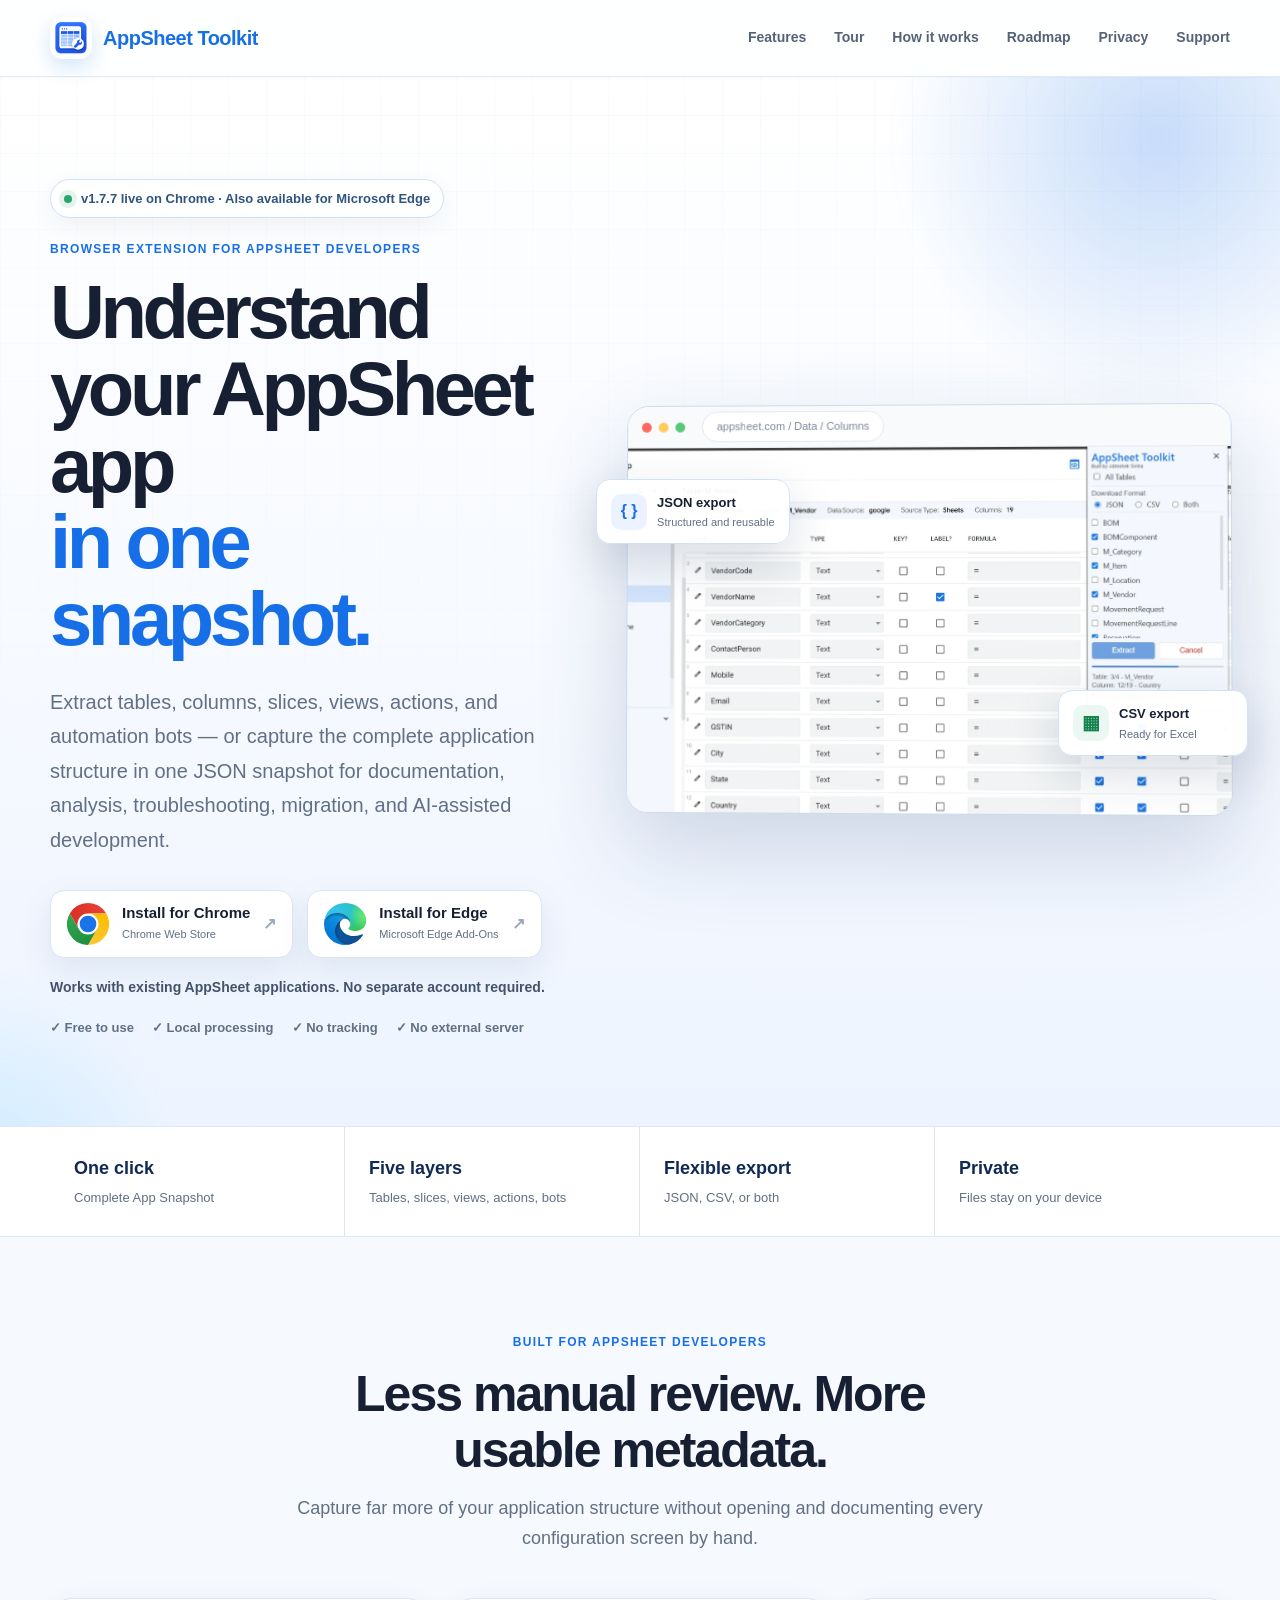
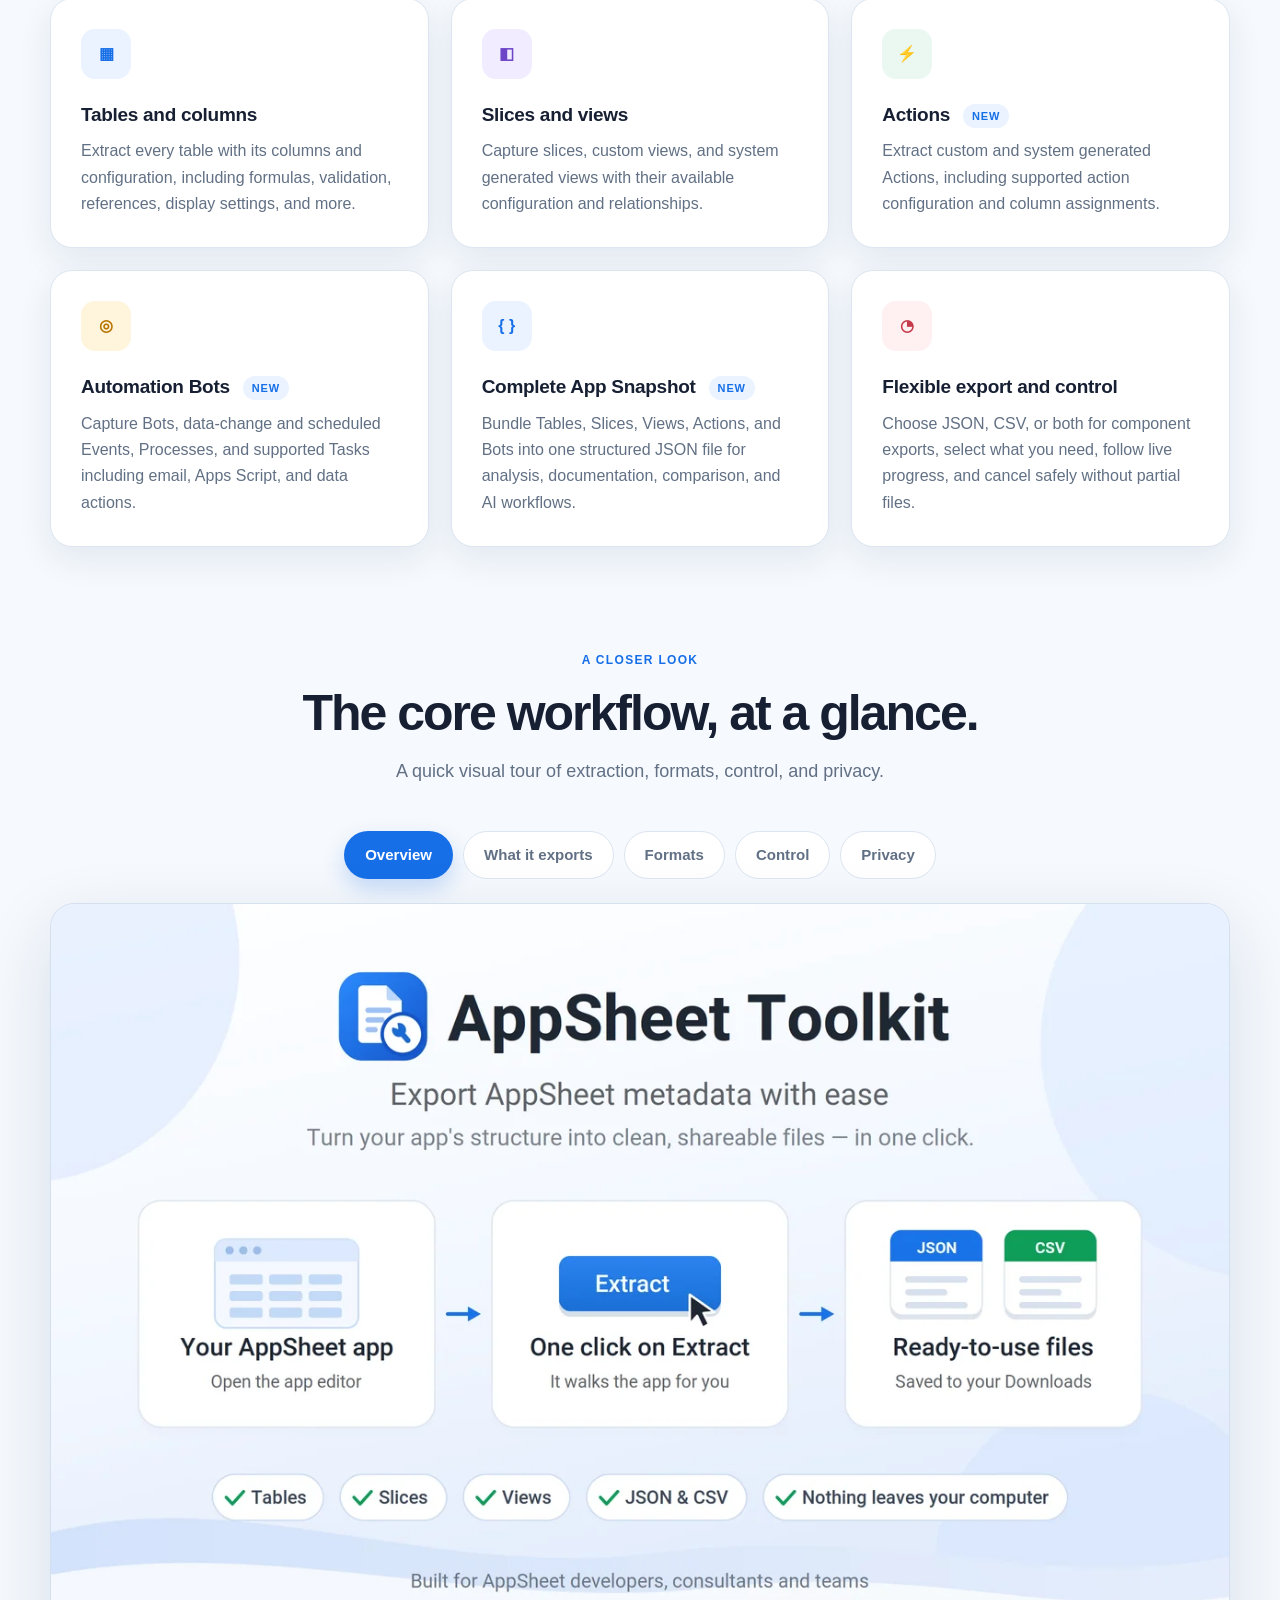
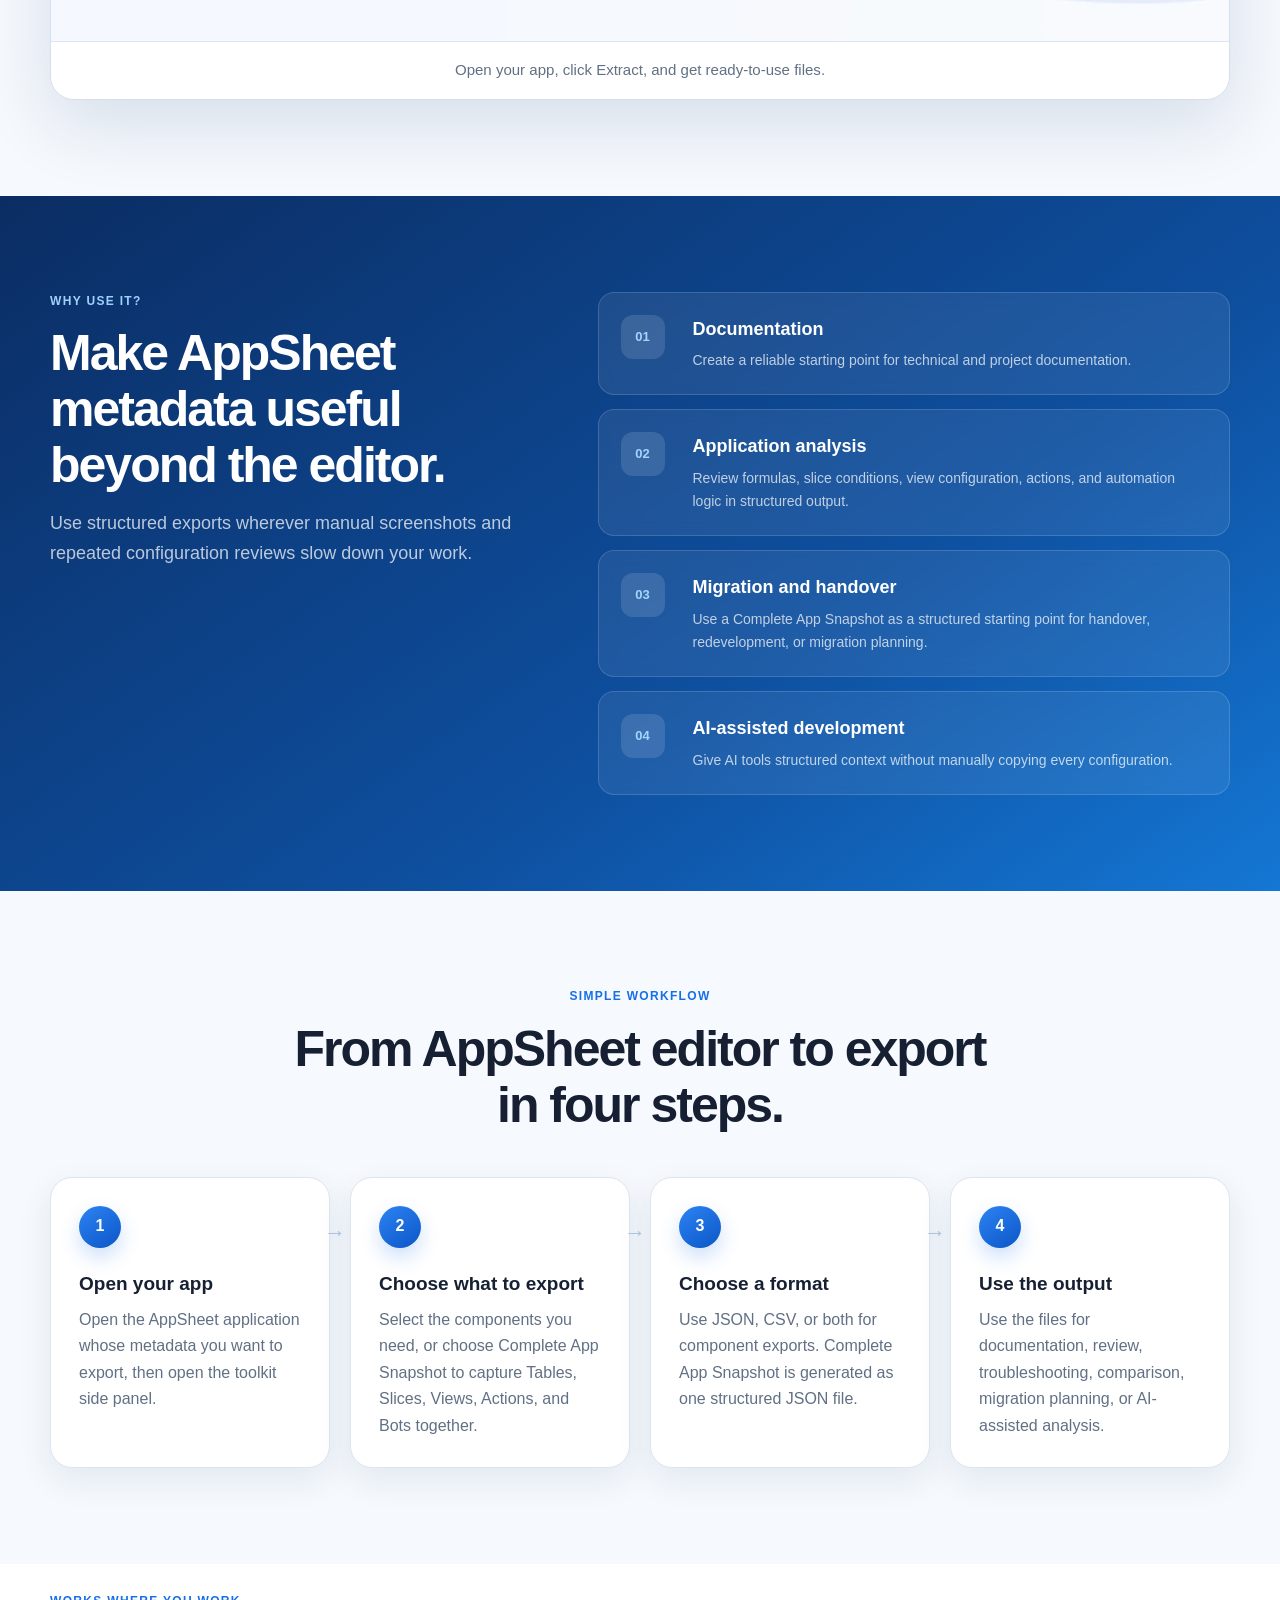
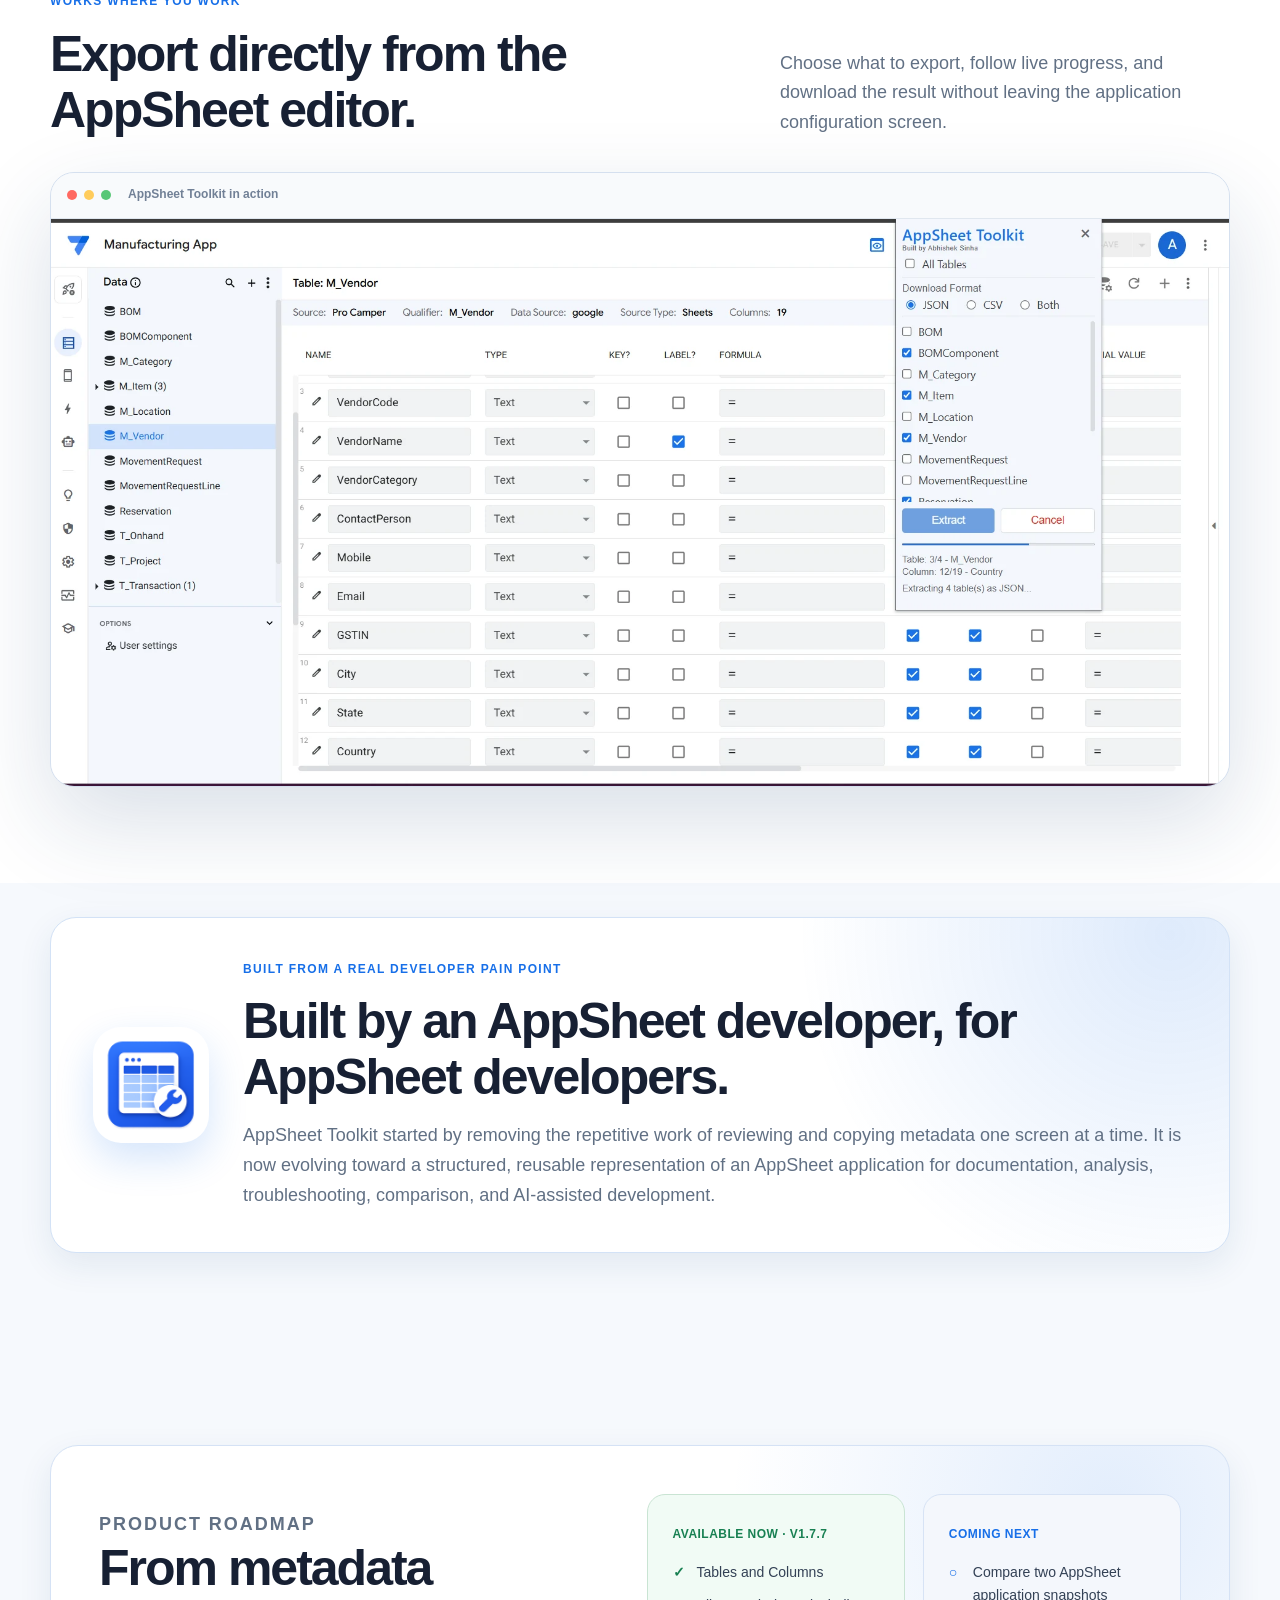
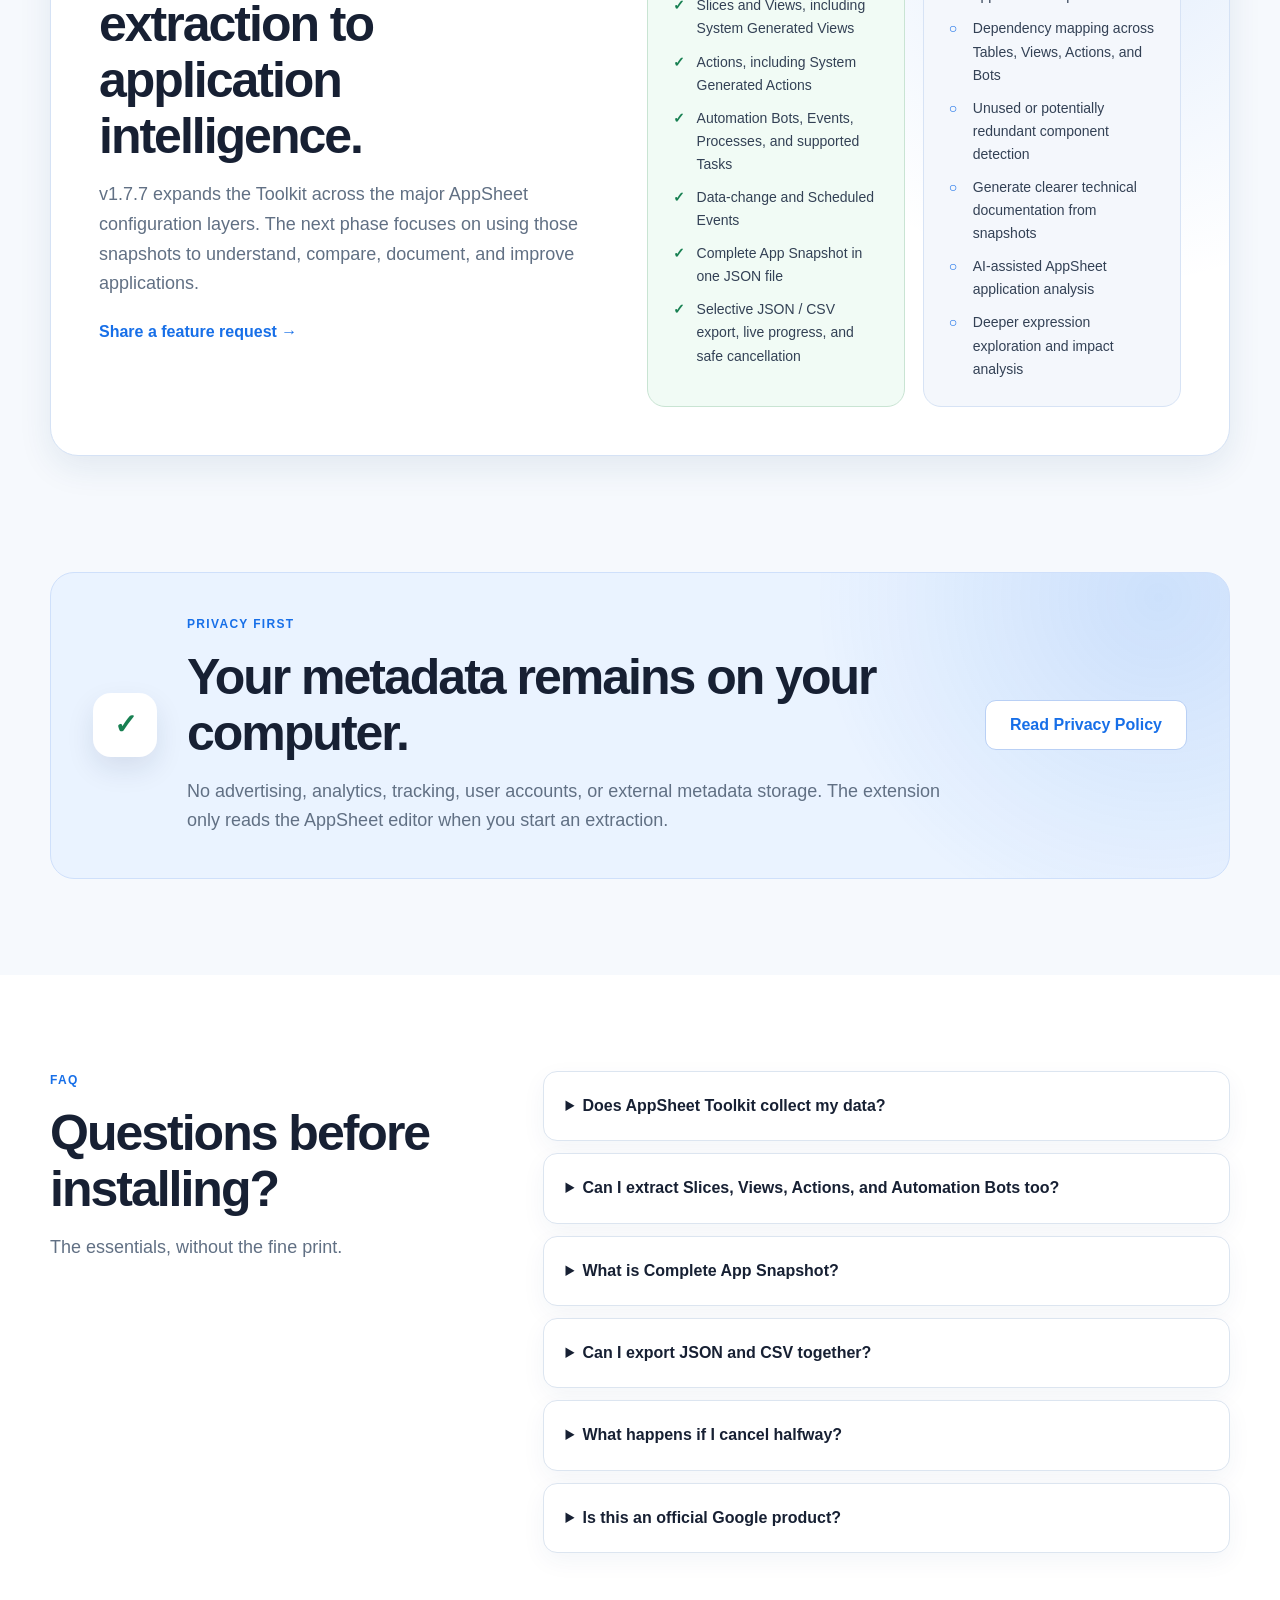
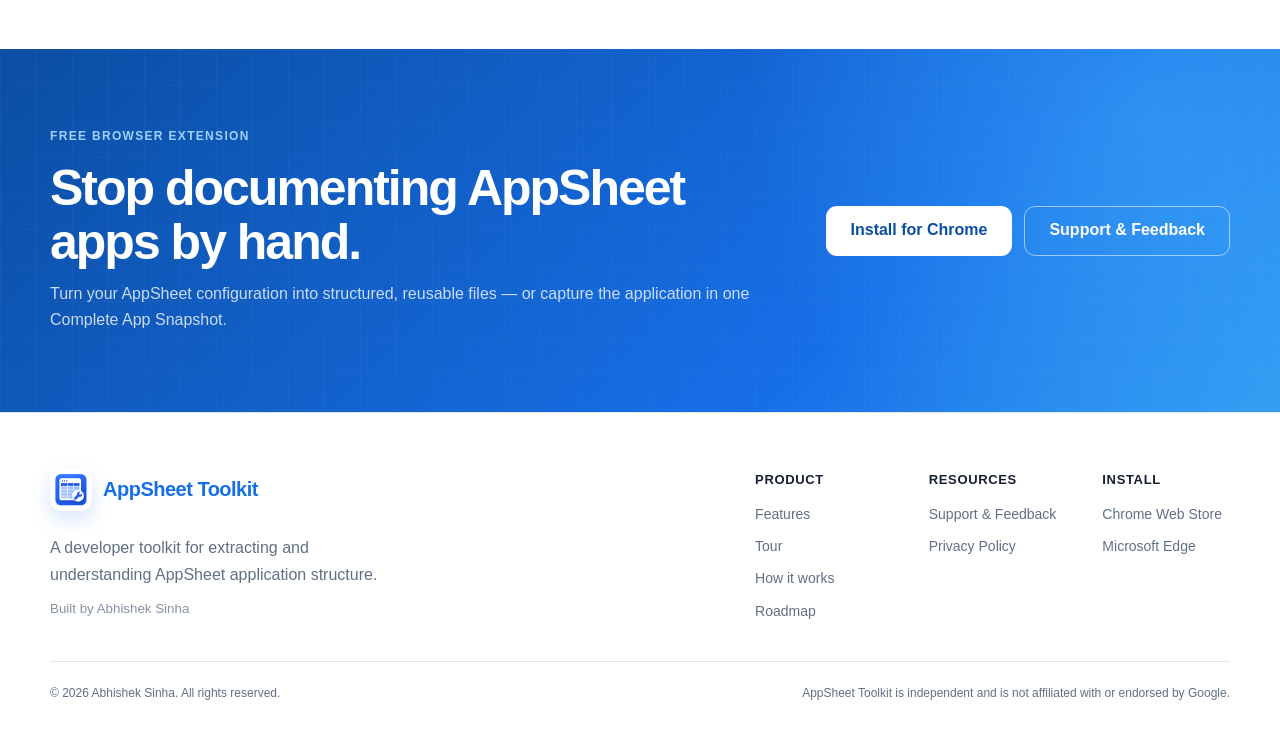
==== commit 047e5d7a: "Update website content and metadata for AppSheet Toolkit v1.7.7" ====
--- a/index.html
+++ b/index.html
@@ -3,21 +3,21 @@
 <head>
   <meta charset="utf-8">
   <meta name="viewport" content="width=device-width,initial-scale=1">
-  <meta name="description" content="Export AppSheet tables, slices, and views to JSON and CSV for documentation, analysis, migration, and AI workflows. Free, private, and runs entirely in your browser.">
+  <meta name="description" content="Extract AppSheet tables, columns, slices, views, actions, and automation bots. Create a Complete App Snapshot in JSON for documentation, analysis, troubleshooting, migration, and AI-assisted development. Private and processed locally in your browser.">
   <meta name="theme-color" content="#0b5ed7">
   <meta property="og:type" content="website">
-  <meta property="og:title" content="AppSheet Toolkit — Export metadata in seconds">
-  <meta property="og:description" content="Export AppSheet tables, slices, and views to JSON and CSV. Private by design — nothing leaves your computer.">
-  <meta property="og:image" content="https://abhishek7724.github.io/AppSheetToolkit-Website/assets/og-image.png">
+  <meta property="og:title" content="AppSheet Toolkit — Understand and export your AppSheet app">
+  <meta property="og:description" content="Extract Tables, Slices, Views, Actions and Automation Bots — or create a Complete App Snapshot in one JSON file. AppSheet metadata stays on your computer.">
+  <meta property="og:image" content="https://toolkit.krivyo.com/assets/og-image.png">
   <meta property="og:image:width" content="1200">
   <meta property="og:image:height" content="630">
-  <meta property="og:url" content="https://abhishek7724.github.io/AppSheetToolkit-Website/">
+  <meta property="og:url" content="https://toolkit.krivyo.com/">
   <meta name="twitter:card" content="summary_large_image">
-  <link rel="canonical" href="https://abhishek7724.github.io/AppSheetToolkit-Website/">
+  <link rel="canonical" href="https://toolkit.krivyo.com/">
   <link rel="icon" href="assets/favicon.png" type="image/png">
   <link rel="stylesheet" href="styles.css">
   <script src="script.js" defer></script>
-  <title>AppSheet Toolkit — Export AppSheet Metadata</title>
+  <title>AppSheet Toolkit — Understand & Export AppSheet Metadata</title>
 </head>
 <body>
   <a class="skip-link" href="#main">Skip to content</a>
@@ -52,13 +52,13 @@
 
       <div class="shell hero-layout">
         <div class="hero-copy reveal">
-          <div class="availability"><span></span>Available for Chrome and Microsoft Edge</div>
+          <div class="availability"><span></span>v1.7.7 live on Chrome · Also available for Microsoft Edge</div>
           <p class="eyebrow">Browser extension for AppSheet developers</p>
-          <h1>Export AppSheet metadata <em>in seconds.</em></h1>
-          <p class="lead">Turn your tables, slices, and views into clean JSON and CSV files — for documentation, analysis, migration, and AI-assisted development.</p>
+          <h1>Understand your AppSheet app <em>in one snapshot.</em></h1>
+          <p class="lead">Extract tables, columns, slices, views, actions, and automation bots — or capture the complete application structure in one JSON snapshot for documentation, analysis, troubleshooting, migration, and AI-assisted development.</p>
 
           <div class="store-buttons">
-            <a class="store-button" href="https://chromewebstore.google.com/detail/mdbiahphbngmmjmggekiccggefpjablj?utm_source=item-share-cb" target="_blank" rel="noopener noreferrer">
+            <a class="store-button" href="https://chromewebstore.google.com/detail/appsheet-toolkit/mdbiahphbngmmjmggekiccggefpjablj?utm_source=item-share-cb" target="_blank" rel="noopener noreferrer">
               <img src="assets/chrome.svg" alt="" width="42" height="42">
               <span><strong>Install for Chrome</strong><small>Chrome Web Store</small></span>
               <b aria-hidden="true">↗</b>
@@ -92,9 +92,9 @@
 
     <section class="outcome-bar" aria-label="Product highlights">
       <div class="shell outcome-grid">
-        <div><strong>One click</strong><span>Start extraction</span></div>
-        <div><strong>Three layers</strong><span>Tables, slices, views</span></div>
-        <div><strong>Two formats</strong><span>JSON, CSV, or both</span></div>
+        <div><strong>One click</strong><span>Complete App Snapshot</span></div>
+        <div><strong>Five layers</strong><span>Tables, slices, views, actions, bots</span></div>
+        <div><strong>Flexible export</strong><span>JSON, CSV, or both</span></div>
         <div><strong>Private</strong><span>Files stay on your device</span></div>
       </div>
     </section>
@@ -104,16 +104,16 @@
         <div class="section-heading centered reveal">
           <p class="eyebrow">Built for AppSheet developers</p>
           <h2>Less manual review. More usable metadata.</h2>
-          <p>Capture your application structure without opening and documenting every column, slice, and view by hand.</p>
+          <p>Capture far more of your application structure without opening and documenting every configuration screen by hand.</p>
         </div>
 
         <div class="feature-grid">
-          <article class="feature-card reveal"><div class="feature-icon">▦</div><h3>Tables and columns</h3><p>Every table with all of its columns and their full configuration, exactly as set up in the editor.</p></article>
-          <article class="feature-card reveal"><div class="feature-icon violet">◧</div><h3>Slices</h3><p>Every slice with its columns, row conditions, update modes, and actions.</p></article>
-          <article class="feature-card reveal"><div class="feature-icon green">◱</div><h3>Views <span class="tag-new">New</span></h3><p>Every view in the application, with the option to include system generated views.</p></article>
-          <article class="feature-card reveal"><div class="feature-icon">{ }</div><h3>JSON and CSV</h3><p>Choose one format or export both at once. JSON for tooling and AI, CSV for spreadsheets and review.</p></article>
-          <article class="feature-card reveal"><div class="feature-icon amber">◔</div><h3>Selective export with live progress</h3><p>Pick only the tables you need and watch the current table and column while extraction runs.</p></article>
-          <article class="feature-card reveal"><div class="feature-icon rose">×</div><h3>Cancel any time</h3><p>Stop mid-run and nothing partial is written. Files are only created once the full run finishes.</p></article>
+          <article class="feature-card reveal"><div class="feature-icon">▦</div><h3>Tables and columns</h3><p>Extract every table with its columns and configuration, including formulas, validation, references, display settings, and more.</p></article>
+          <article class="feature-card reveal"><div class="feature-icon violet">◧</div><h3>Slices and views</h3><p>Capture slices, custom views, and system generated views with their available configuration and relationships.</p></article>
+          <article class="feature-card reveal"><div class="feature-icon green">⚡</div><h3>Actions <span class="tag-new">New</span></h3><p>Extract custom and system generated Actions, including supported action configuration and column assignments.</p></article>
+          <article class="feature-card reveal"><div class="feature-icon amber">◎</div><h3>Automation Bots <span class="tag-new">New</span></h3><p>Capture Bots, data-change and scheduled Events, Processes, and supported Tasks including email, Apps Script, and data actions.</p></article>
+          <article class="feature-card reveal"><div class="feature-icon">{ }</div><h3>Complete App Snapshot <span class="tag-new">New</span></h3><p>Bundle Tables, Slices, Views, Actions, and Bots into one structured JSON file for analysis, documentation, comparison, and AI workflows.</p></article>
+          <article class="feature-card reveal"><div class="feature-icon rose">◔</div><h3>Flexible export and control</h3><p>Choose JSON, CSV, or both for component exports, select what you need, follow live progress, and cancel safely without partial files.</p></article>
         </div>
       </div>
     </section>
@@ -122,8 +122,8 @@
       <div class="shell">
         <div class="section-heading centered reveal">
           <p class="eyebrow">A closer look</p>
-          <h2>Everything the toolkit does, at a glance.</h2>
-          <p>Five things worth knowing before you install.</p>
+          <h2>The core workflow, at a glance.</h2>
+          <p>A quick visual tour of extraction, formats, control, and privacy.</p>
         </div>
 
         <div class="tour reveal" data-tour>
@@ -141,8 +141,8 @@
               <figcaption>Open your app, click Extract, and get ready-to-use files.</figcaption>
             </figure>
             <figure class="tour-slide" role="tabpanel" id="tour-panel-1" aria-labelledby="tour-tab-1" hidden>
-              <img src="assets/shots/02-exports.webp" alt="Tables, slices and views are all extracted in a single run" width="1280" height="800" loading="lazy">
-              <figcaption>Tables, slices, and views — captured in a single run.</figcaption>
+              <img src="assets/shots/02-exports.webp" alt="AppSheet Toolkit component extraction workflow" width="1280" height="800" loading="lazy">
+              <figcaption>Tables, Slices and Views remain supported — v1.7.7 adds Actions, Automation Bots, and Complete App Snapshot.</figcaption>
             </figure>
             <figure class="tour-slide" role="tabpanel" id="tour-panel-2" aria-labelledby="tour-tab-2" hidden>
               <img src="assets/shots/03-formats.webp" alt="Choose JSON, CSV or both and the files are saved to your Downloads folder" width="1280" height="800" loading="lazy">
@@ -170,8 +170,8 @@
         </div>
         <div class="usecase-list">
           <article class="reveal"><span>01</span><div><h3>Documentation</h3><p>Create a reliable starting point for technical and project documentation.</p></div></article>
-          <article class="reveal"><span>02</span><div><h3>Application analysis</h3><p>Review column types, formulas, slice conditions, and view configuration at a glance.</p></div></article>
-          <article class="reveal"><span>03</span><div><h3>Migration and handover</h3><p>Hand a complete picture of an application to another developer, team, or client.</p></div></article>
+          <article class="reveal"><span>02</span><div><h3>Application analysis</h3><p>Review formulas, slice conditions, view configuration, actions, and automation logic in structured output.</p></div></article>
+          <article class="reveal"><span>03</span><div><h3>Migration and handover</h3><p>Use a Complete App Snapshot as a structured starting point for handover, redevelopment, or migration planning.</p></div></article>
           <article class="reveal"><span>04</span><div><h3>AI-assisted development</h3><p>Give AI tools structured context without manually copying every configuration.</p></div></article>
         </div>
       </div>
@@ -182,9 +182,9 @@
         <div class="section-heading centered reveal"><p class="eyebrow">Simple workflow</p><h2>From AppSheet editor to export in four steps.</h2></div>
         <div class="step-grid">
           <article class="step-card reveal"><span>1</span><h3>Open your app</h3><p>Open the AppSheet application whose metadata you want to export, then open the toolkit side panel.</p></article>
-          <article class="step-card reveal"><span>2</span><h3>Choose what to export</h3><p>Pick individual tables, or check All Slices and All Views. You do not need to open those screens yourself.</p></article>
-          <article class="step-card reveal"><span>3</span><h3>Choose a format</h3><p>Select JSON, CSV, or both, then start extraction and follow the live progress.</p></article>
-          <article class="step-card reveal"><span>4</span><h3>Use the output</h3><p>Open the files in Excel, a text editor, your documentation, or an AI workflow.</p></article>
+          <article class="step-card reveal"><span>2</span><h3>Choose what to export</h3><p>Select the components you need, or choose Complete App Snapshot to capture Tables, Slices, Views, Actions, and Bots together.</p></article>
+          <article class="step-card reveal"><span>3</span><h3>Choose a format</h3><p>Use JSON, CSV, or both for component exports. Complete App Snapshot is generated as one structured JSON file.</p></article>
+          <article class="step-card reveal"><span>4</span><h3>Use the output</h3><p>Use the files for documentation, review, troubleshooting, comparison, migration planning, or AI-assisted analysis.</p></article>
         </div>
       </div>
     </section>
@@ -205,16 +205,16 @@
     <section class="section founder-section">
       <div class="shell founder-card reveal">
         <img src="assets/appsheet-toolkit-icon.png" alt="AppSheet Toolkit icon" width="116" height="116">
-        <div><p class="eyebrow">Built from a real developer pain point</p><h2>Built by an AppSheet developer, for AppSheet developers.</h2><p>AppSheet Toolkit was created to remove the repetitive work of reviewing and copying application metadata one column at a time. It focuses on a simple outcome: make application configuration easier to document, analyze, and reuse.</p></div>
+        <div><p class="eyebrow">Built from a real developer pain point</p><h2>Built by an AppSheet developer, for AppSheet developers.</h2><p>AppSheet Toolkit started by removing the repetitive work of reviewing and copying metadata one screen at a time. It is now evolving toward a structured, reusable representation of an AppSheet application for documentation, analysis, troubleshooting, comparison, and AI-assisted development.</p></div>
       </div>
     </section>
 
     <section class="section" id="roadmap">
       <div class="shell roadmap-card reveal">
-        <div class="roadmap-copy"><p class="eyebrow">Product roadmap</p><h2>Starting with export. Growing into a deeper developer toolkit.</h2><p>Future capabilities will be shaped by real feedback from AppSheet developers and consultants.</p><a class="text-link" href="support.html">Share a feature request →</a></div>
+        <div class="roadmap-copy"><p class="eyebrow">Product roadmap</p><h2>From metadata extraction to application intelligence.</h2><p>v1.7.7 expands the Toolkit across the major AppSheet configuration layers. The next phase focuses on using those snapshots to understand, compare, document, and improve applications.</p><a class="text-link" href="support.html">Share a feature request →</a></div>
         <div class="roadmap-columns">
-          <div class="roadmap-column current"><span>Available now · v1.5.1</span><ul><li>Table and column export</li><li>Slice export</li><li>View export</li><li>JSON, CSV, or both</li><li>Selective table export</li><li>Live progress tracking</li><li>Cancel with no partial files</li></ul></div>
-          <div class="roadmap-column future"><span>Under consideration</span><ul><li>Action and automation export</li><li>Schema comparison</li><li>Dependency mapping</li><li>AI documentation</li><li>Expression exploration</li></ul></div>
+          <div class="roadmap-column current"><span>Available now · v1.7.7</span><ul><li>Tables and Columns</li><li>Slices and Views, including System Generated Views</li><li>Actions, including System Generated Actions</li><li>Automation Bots, Events, Processes, and supported Tasks</li><li>Data-change and Scheduled Events</li><li>Complete App Snapshot in one JSON file</li><li>Selective JSON / CSV export, live progress, and safe cancellation</li></ul></div>
+          <div class="roadmap-column future"><span>Coming next</span><ul><li>Compare two AppSheet application snapshots</li><li>Dependency mapping across Tables, Views, Actions, and Bots</li><li>Unused or potentially redundant component detection</li><li>Generate clearer technical documentation from snapshots</li><li>AI-assisted AppSheet application analysis</li><li>Deeper expression exploration and impact analysis</li></ul></div>
         </div>
       </div>
     </section>
@@ -232,9 +232,9 @@
         <div class="section-heading reveal"><p class="eyebrow">FAQ</p><h2>Questions before installing?</h2><p>The essentials, without the fine print.</p></div>
         <div class="faq-list">
           <details class="reveal"><summary>Does AppSheet Toolkit collect my data?</summary><p>No. The extension does not use analytics, tracking, or an external data-storage server.</p></details>
-          <details class="reveal"><summary>Can I export slices and views too?</summary><p>Yes. Check All Slices or All Views alongside your table selection, and everything is exported in the same run.</p></details>
-          <details class="reveal"><summary>Do I need to open the Views screen first?</summary><p>No. The toolkit switches the editor to the screens it needs and puts it back when it is finished.</p></details>
-          <details class="reveal"><summary>Can I export JSON and CSV together?</summary><p>Yes. Choose Both before starting extraction.</p></details>
+          <details class="reveal"><summary>Can I extract Slices, Views, Actions, and Automation Bots too?</summary><p>Yes. v1.7.7 supports Tables and Columns, Slices, Views, Actions, and Automation Bots, including supported Events, Processes, and Tasks.</p></details>
+          <details class="reveal"><summary>What is Complete App Snapshot?</summary><p>It captures Tables, Columns, Slices, Views, Actions, and Bots together in a single structured JSON file so the application can be documented, compared, or analyzed as one configuration snapshot.</p></details>
+          <details class="reveal"><summary>Can I export JSON and CSV together?</summary><p>Yes for regular component exports. Complete App Snapshot is intentionally generated as one structured JSON file.</p></details>
           <details class="reveal"><summary>What happens if I cancel halfway?</summary><p>Nothing is written. Files are only created once a full run completes, so a cancelled run never leaves a partial export behind.</p></details>
           <details class="reveal"><summary>Is this an official Google product?</summary><p>No. AppSheet Toolkit is an independent third-party extension and is not affiliated with or endorsed by Google.</p></details>
         </div>
@@ -244,16 +244,16 @@
     <section class="final-cta">
       <div class="cta-grid" aria-hidden="true"></div>
       <div class="shell final-cta-inner reveal">
-        <div><p class="eyebrow light">Free browser extension</p><h2>Stop documenting AppSheet apps by hand.</h2><p>Turn tables, slices, and views into usable files in a few clicks.</p></div>
-        <div class="cta-actions"><a class="button button-light" href="https://chromewebstore.google.com/detail/mdbiahphbngmmjmggekiccggefpjablj?utm_source=item-share-cb" target="_blank" rel="noopener noreferrer">Install for Chrome</a><a class="button button-outline" href="support.html">Support & Feedback</a></div>
+        <div><p class="eyebrow light">Free browser extension</p><h2>Stop documenting AppSheet apps by hand.</h2><p>Turn your AppSheet configuration into structured, reusable files — or capture the application in one Complete App Snapshot.</p></div>
+        <div class="cta-actions"><a class="button button-light" href="https://chromewebstore.google.com/detail/appsheet-toolkit/mdbiahphbngmmjmggekiccggefpjablj?utm_source=item-share-cb" target="_blank" rel="noopener noreferrer">Install for Chrome</a><a class="button button-outline" href="support.html">Support & Feedback</a></div>
       </div>
     </section>
   </main>
 
   <footer class="footer">
     <div class="shell footer-main">
-      <div class="footer-brand"><a class="brand" href="index.html"><img src="assets/appsheet-toolkit-icon.png" alt="" width="42" height="42"><span>AppSheet Toolkit</span></a><p>A lightweight metadata export tool for AppSheet developers.</p><small>Built by Abhishek Sinha</small></div>
-      <div class="footer-links"><div><strong>Product</strong><a href="#features">Features</a><a href="#tour">Tour</a><a href="#workflow">How it works</a><a href="#roadmap">Roadmap</a></div><div><strong>Resources</strong><a href="support.html">Support & Feedback</a><a href="privacy.html">Privacy Policy</a></div><div><strong>Install</strong><a href="https://chromewebstore.google.com/detail/mdbiahphbngmmjmggekiccggefpjablj?utm_source=item-share-cb" target="_blank" rel="noopener noreferrer">Chrome Web Store</a><a href="https://microsoftedge.microsoft.com/addons/search/AppSheet%20Toolkit" target="_blank" rel="noopener noreferrer">Microsoft Edge</a></div></div>
+      <div class="footer-brand"><a class="brand" href="index.html"><img src="assets/appsheet-toolkit-icon.png" alt="" width="42" height="42"><span>AppSheet Toolkit</span></a><p>A developer toolkit for extracting and understanding AppSheet application structure.</p><small>Built by Abhishek Sinha</small></div>
+      <div class="footer-links"><div><strong>Product</strong><a href="#features">Features</a><a href="#tour">Tour</a><a href="#workflow">How it works</a><a href="#roadmap">Roadmap</a></div><div><strong>Resources</strong><a href="support.html">Support & Feedback</a><a href="privacy.html">Privacy Policy</a></div><div><strong>Install</strong><a href="https://chromewebstore.google.com/detail/appsheet-toolkit/mdbiahphbngmmjmggekiccggefpjablj?utm_source=item-share-cb" target="_blank" rel="noopener noreferrer">Chrome Web Store</a><a href="https://microsoftedge.microsoft.com/addons/search/AppSheet%20Toolkit" target="_blank" rel="noopener noreferrer">Microsoft Edge</a></div></div>
     </div>
     <div class="shell footer-bottom"><p>© 2026 Abhishek Sinha. All rights reserved.</p><p>AppSheet Toolkit is independent and is not affiliated with or endorsed by Google.</p></div>
   </footer>
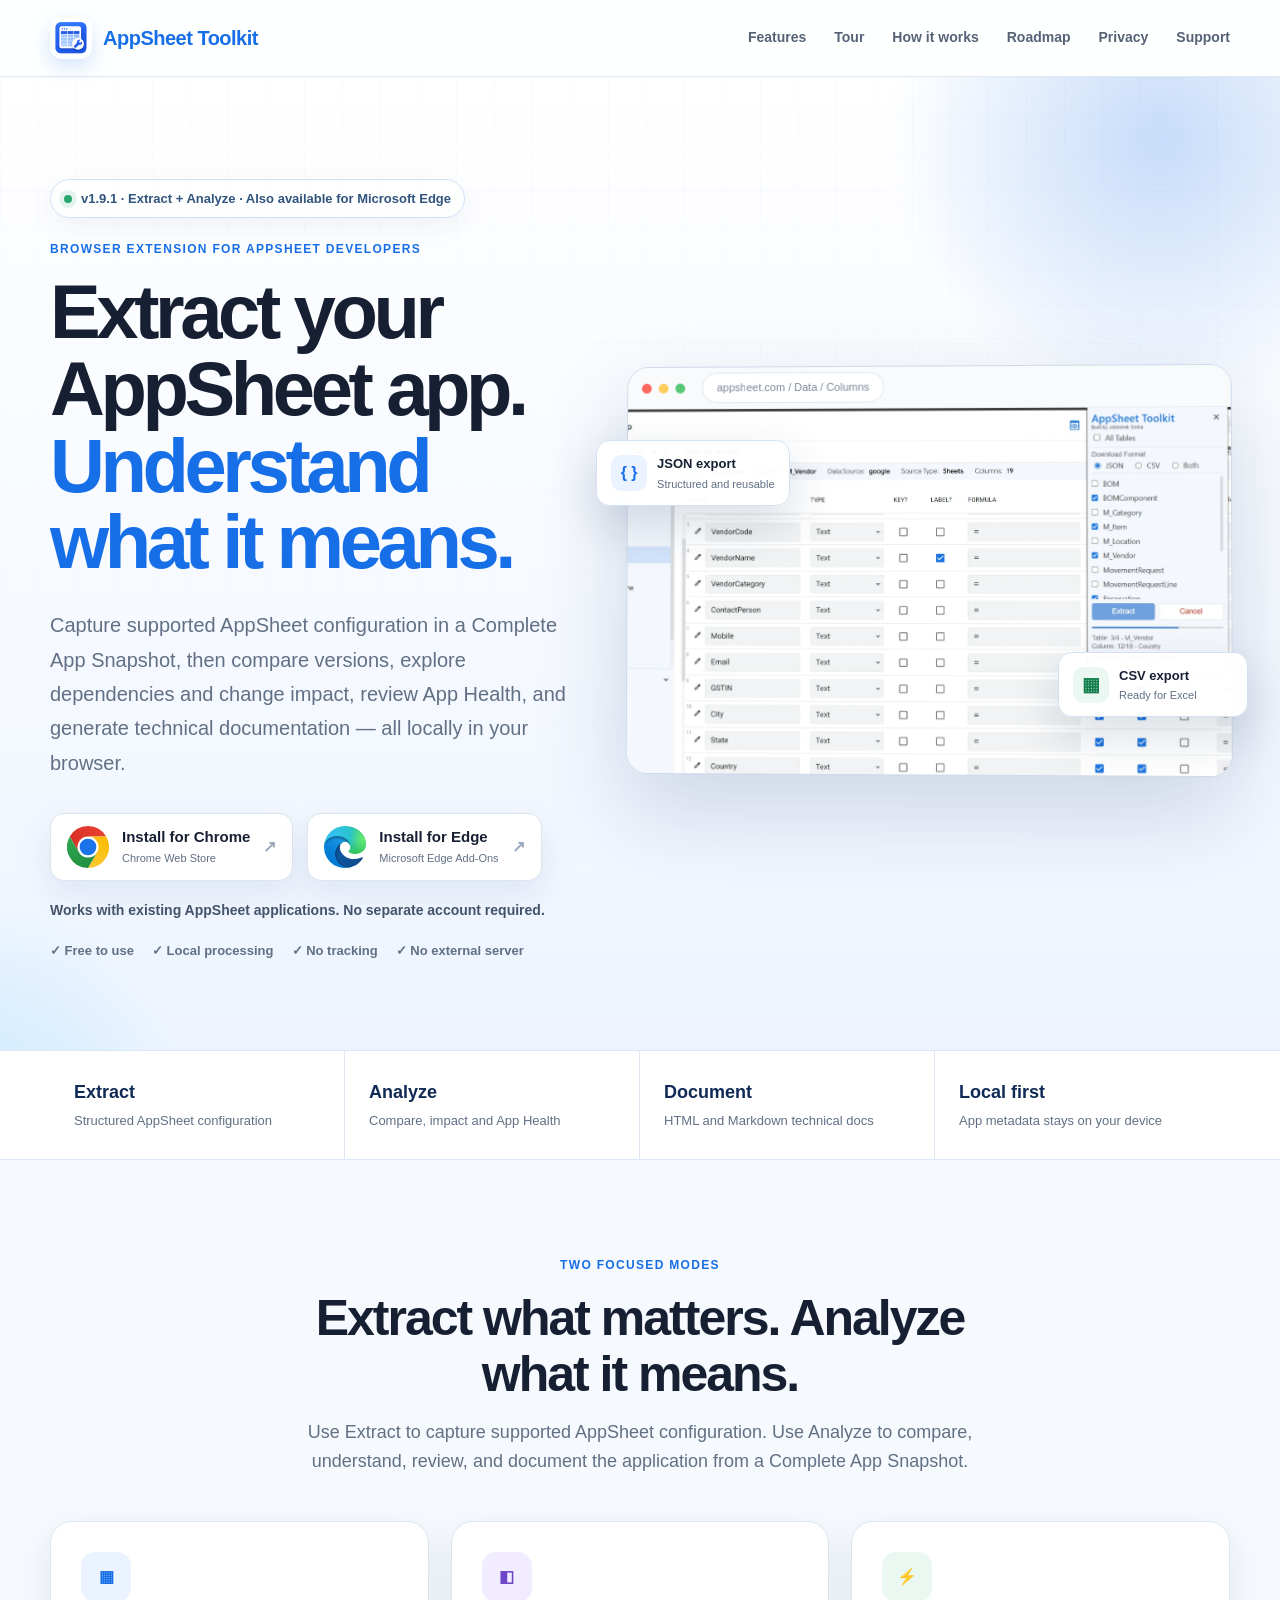
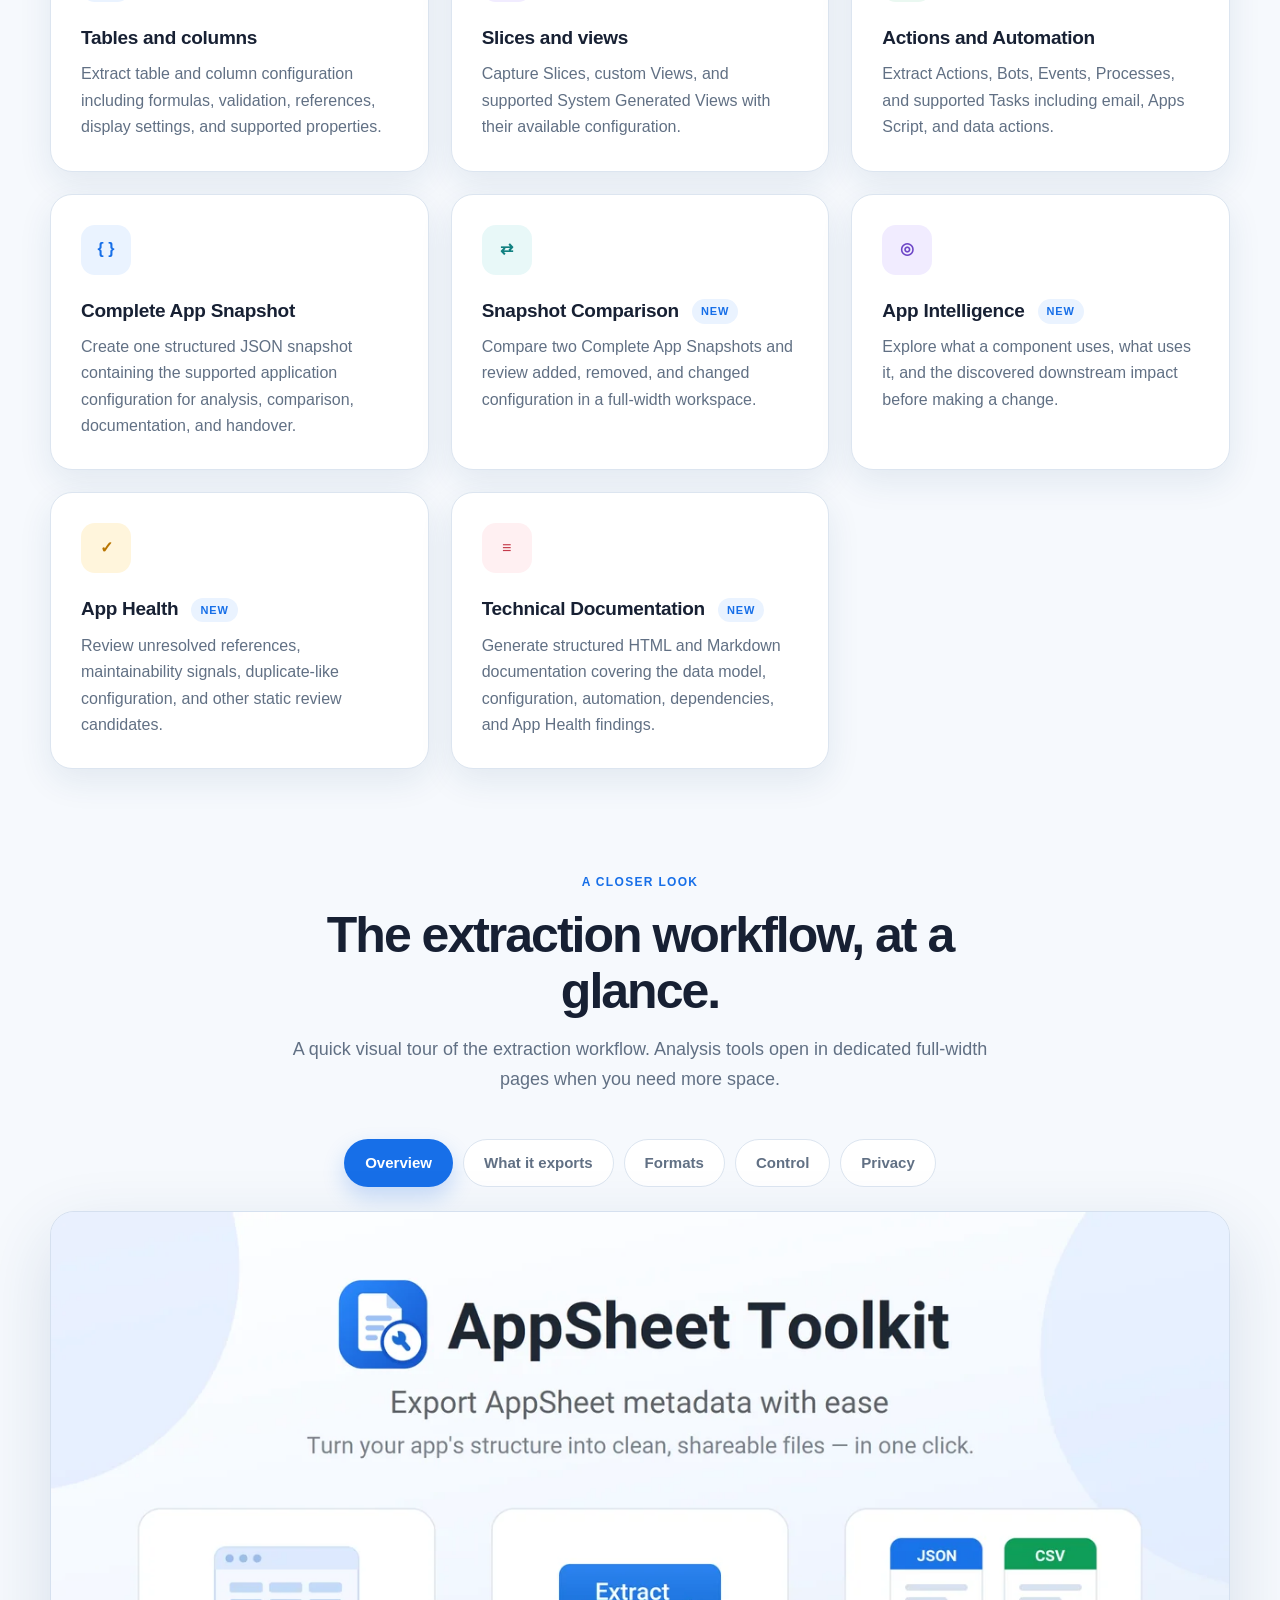
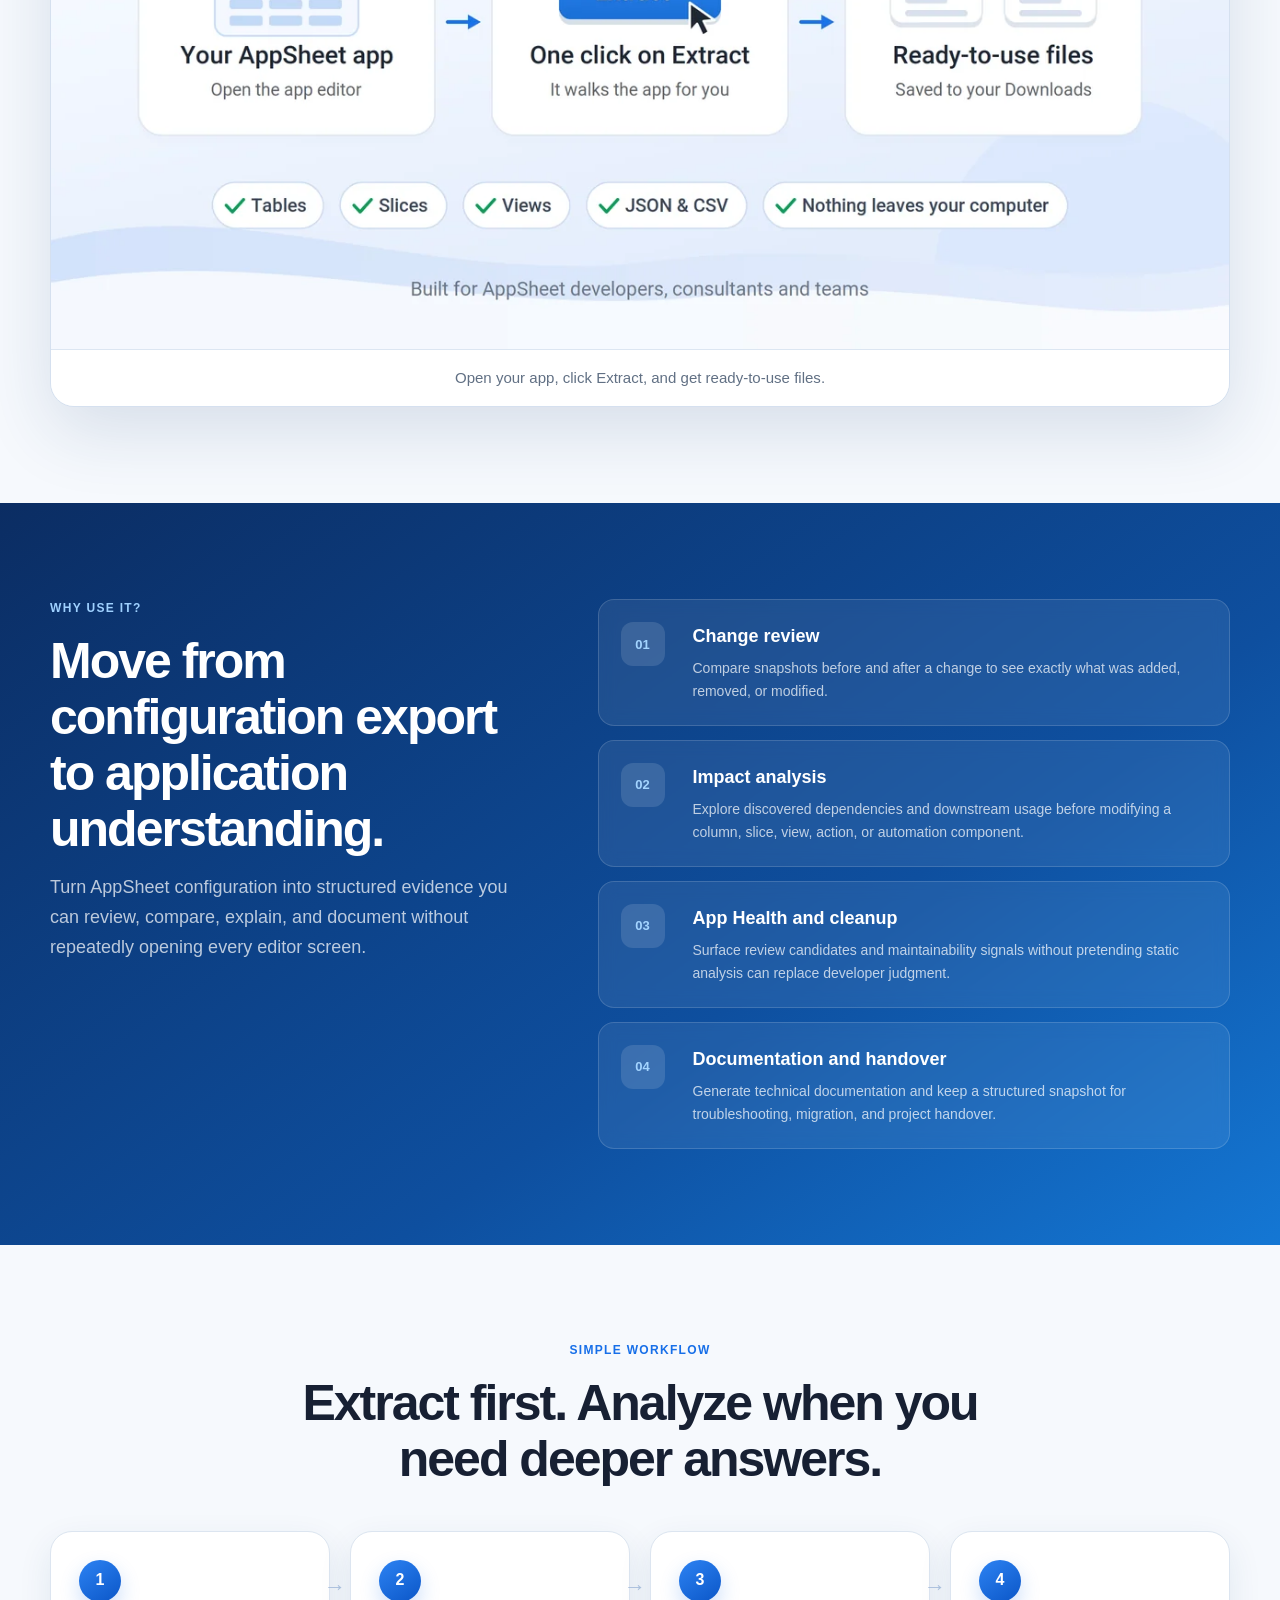
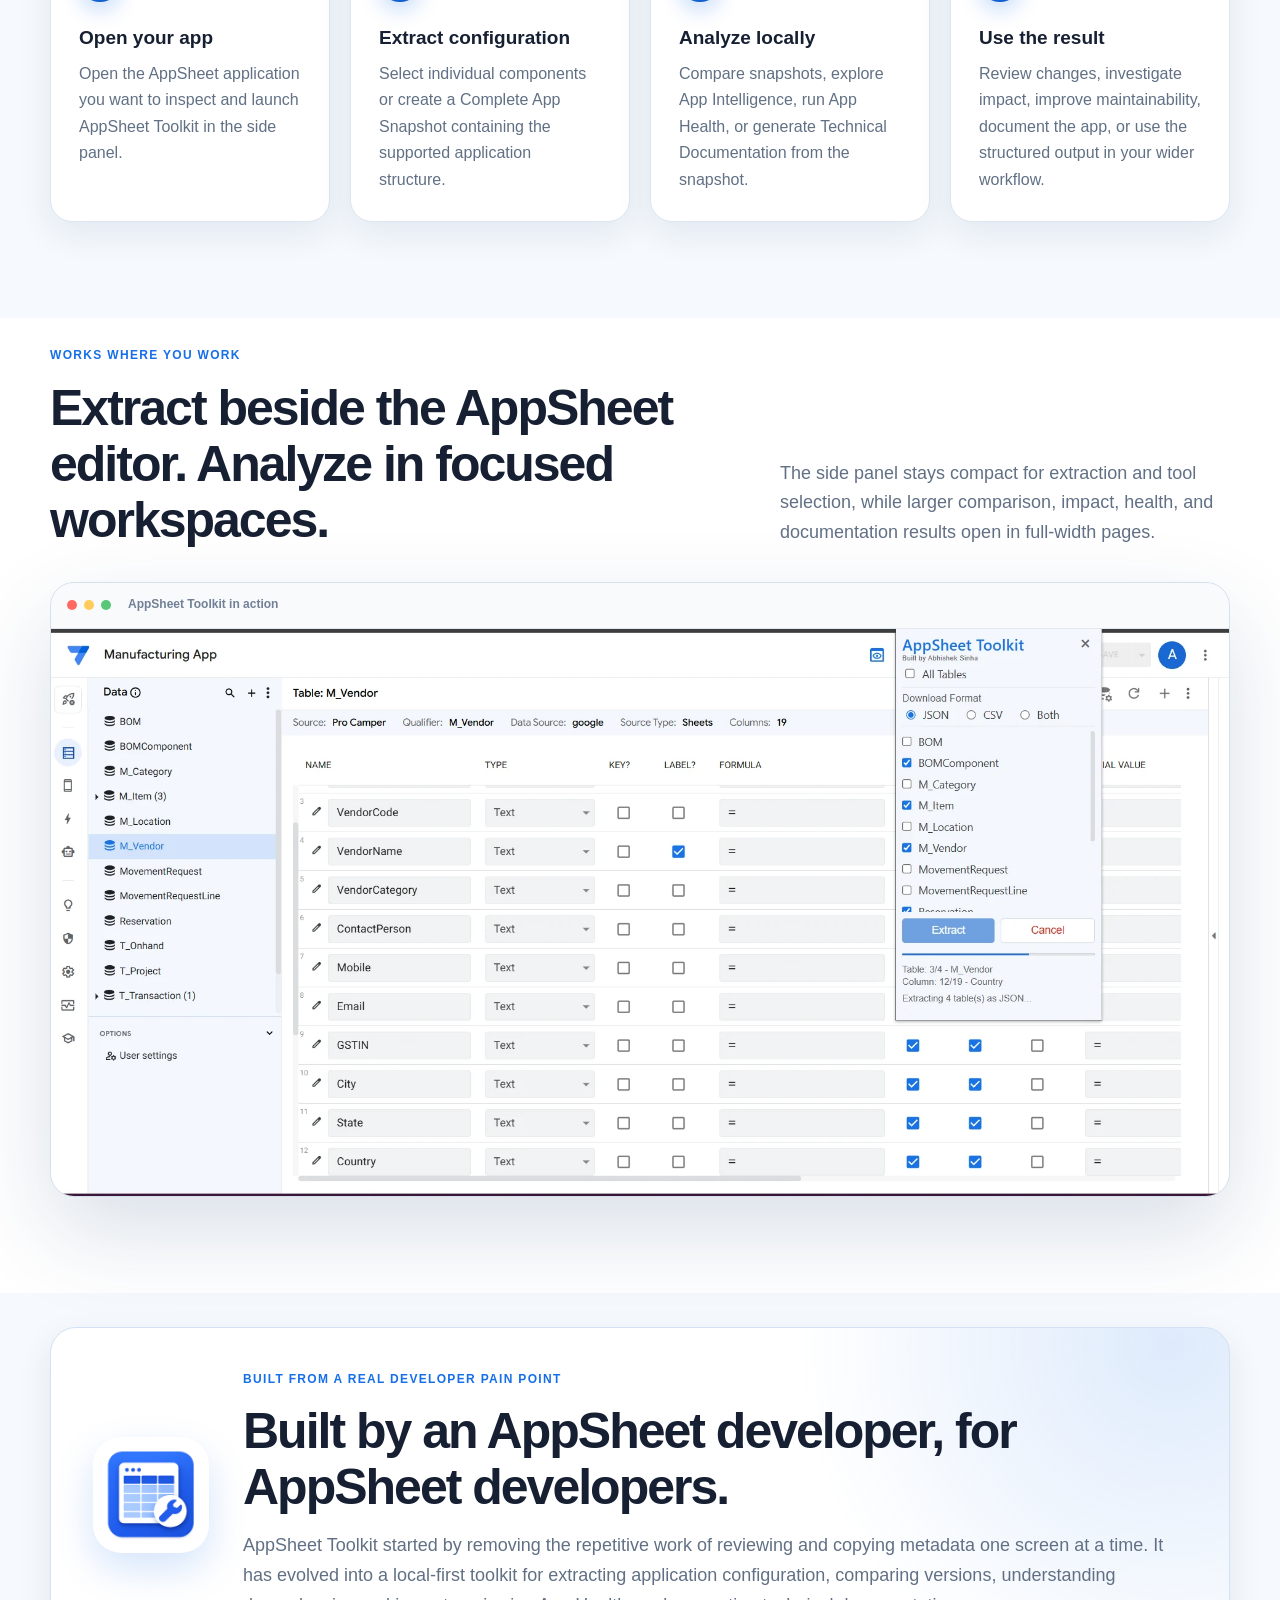
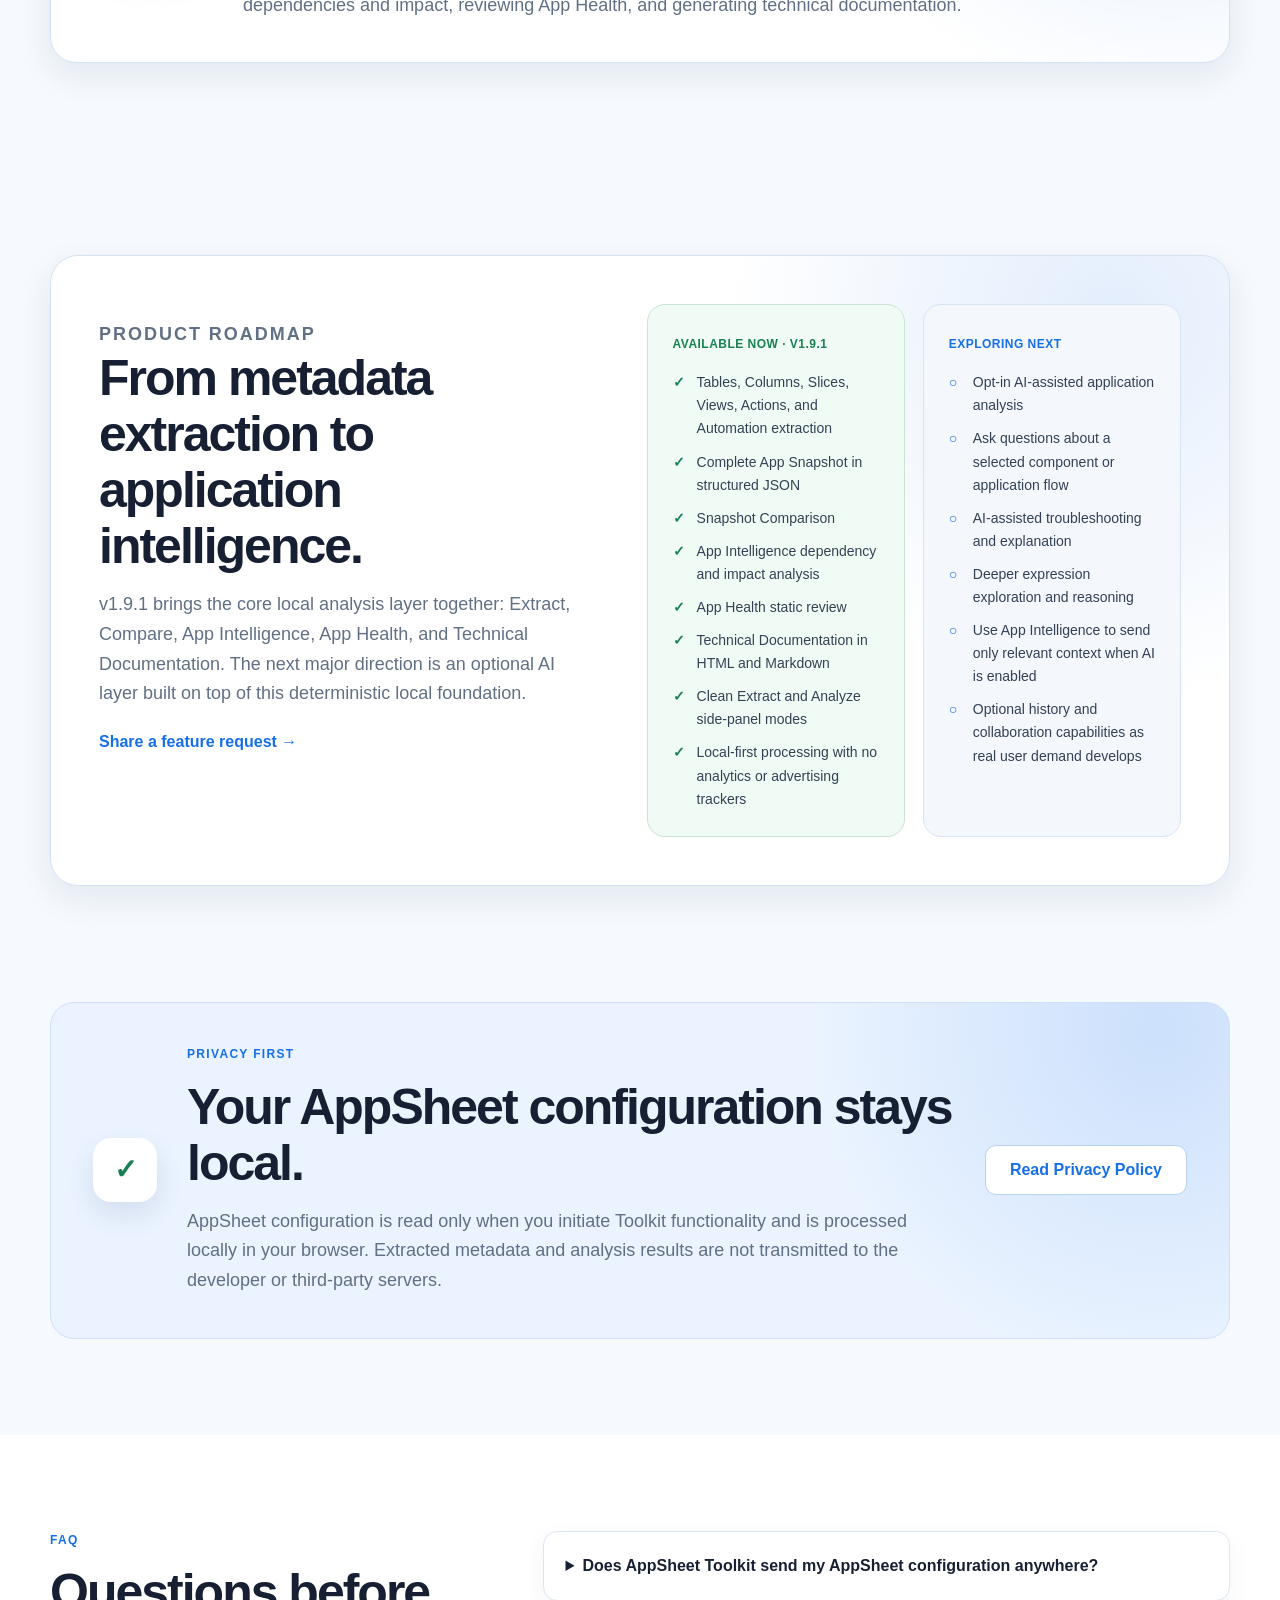
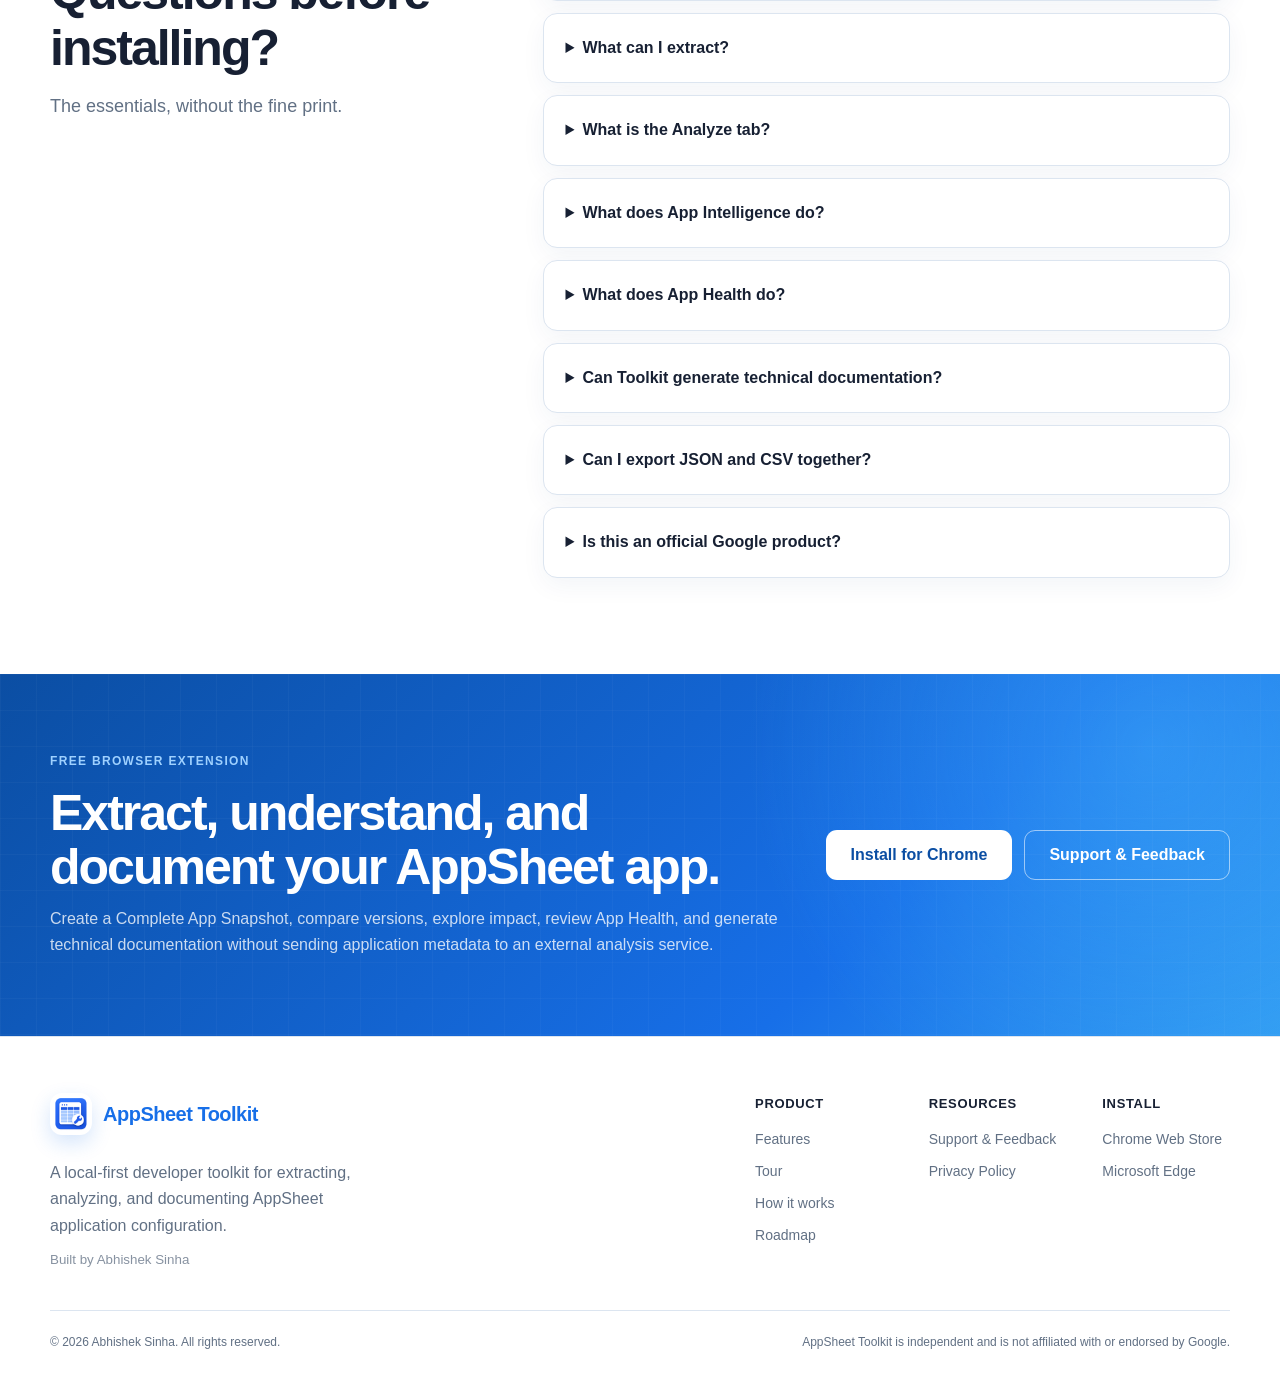
==== commit 65ccdd91: "based on latest relese v1.9.1" ====
--- a/index.html
+++ b/index.html
@@ -3,11 +3,11 @@
 <head>
   <meta charset="utf-8">
   <meta name="viewport" content="width=device-width,initial-scale=1">
-  <meta name="description" content="Extract AppSheet tables, columns, slices, views, actions, and automation bots. Create a Complete App Snapshot in JSON for documentation, analysis, troubleshooting, migration, and AI-assisted development. Private and processed locally in your browser.">
+  <meta name="description" content="Extract AppSheet configuration, compare snapshots, analyze impact and App Health, and generate technical documentation — processed locally in your browser.">
   <meta name="theme-color" content="#0b5ed7">
   <meta property="og:type" content="website">
-  <meta property="og:title" content="AppSheet Toolkit — Understand and export your AppSheet app">
-  <meta property="og:description" content="Extract Tables, Slices, Views, Actions and Automation Bots — or create a Complete App Snapshot in one JSON file. AppSheet metadata stays on your computer.">
+  <meta property="og:title" content="AppSheet Toolkit — Extract, analyze and document your AppSheet app">
+  <meta property="og:description" content="Extract AppSheet configuration, compare snapshots, analyze dependencies and App Health, and generate technical documentation locally.">
   <meta property="og:image" content="https://toolkit.krivyo.com/assets/og-image.png">
   <meta property="og:image:width" content="1200">
   <meta property="og:image:height" content="630">
@@ -17,7 +17,7 @@
   <link rel="icon" href="assets/favicon.png" type="image/png">
   <link rel="stylesheet" href="styles.css">
   <script src="script.js" defer></script>
-  <title>AppSheet Toolkit — Understand & Export AppSheet Metadata</title>
+  <title>AppSheet Toolkit — Extract, Analyze & Document AppSheet Apps</title>
 </head>
 <body>
   <a class="skip-link" href="#main">Skip to content</a>
@@ -52,10 +52,10 @@
 
       <div class="shell hero-layout">
         <div class="hero-copy reveal">
-          <div class="availability"><span></span>v1.7.7 live on Chrome · Also available for Microsoft Edge</div>
+          <div class="availability"><span></span>v1.9.1 · Extract + Analyze · Also available for Microsoft Edge</div>
           <p class="eyebrow">Browser extension for AppSheet developers</p>
-          <h1>Understand your AppSheet app <em>in one snapshot.</em></h1>
-          <p class="lead">Extract tables, columns, slices, views, actions, and automation bots — or capture the complete application structure in one JSON snapshot for documentation, analysis, troubleshooting, migration, and AI-assisted development.</p>
+          <h1>Extract your AppSheet app. <em>Understand what it means.</em></h1>
+          <p class="lead">Capture supported AppSheet configuration in a Complete App Snapshot, then compare versions, explore dependencies and change impact, review App Health, and generate technical documentation — all locally in your browser.</p>
 
           <div class="store-buttons">
             <a class="store-button" href="https://chromewebstore.google.com/detail/appsheet-toolkit/mdbiahphbngmmjmggekiccggefpjablj?utm_source=item-share-cb" target="_blank" rel="noopener noreferrer">
@@ -92,28 +92,30 @@
 
     <section class="outcome-bar" aria-label="Product highlights">
       <div class="shell outcome-grid">
-        <div><strong>One click</strong><span>Complete App Snapshot</span></div>
-        <div><strong>Five layers</strong><span>Tables, slices, views, actions, bots</span></div>
-        <div><strong>Flexible export</strong><span>JSON, CSV, or both</span></div>
-        <div><strong>Private</strong><span>Files stay on your device</span></div>
+        <div><strong>Extract</strong><span>Structured AppSheet configuration</span></div>
+        <div><strong>Analyze</strong><span>Compare, impact and App Health</span></div>
+        <div><strong>Document</strong><span>HTML and Markdown technical docs</span></div>
+        <div><strong>Local first</strong><span>App metadata stays on your device</span></div>
       </div>
     </section>
 
     <section class="section" id="features">
       <div class="shell">
         <div class="section-heading centered reveal">
-          <p class="eyebrow">Built for AppSheet developers</p>
-          <h2>Less manual review. More usable metadata.</h2>
-          <p>Capture far more of your application structure without opening and documenting every configuration screen by hand.</p>
+          <p class="eyebrow">Two focused modes</p>
+          <h2>Extract what matters. Analyze what it means.</h2>
+          <p>Use Extract to capture supported AppSheet configuration. Use Analyze to compare, understand, review, and document the application from a Complete App Snapshot.</p>
         </div>
 
         <div class="feature-grid">
-          <article class="feature-card reveal"><div class="feature-icon">▦</div><h3>Tables and columns</h3><p>Extract every table with its columns and configuration, including formulas, validation, references, display settings, and more.</p></article>
-          <article class="feature-card reveal"><div class="feature-icon violet">◧</div><h3>Slices and views</h3><p>Capture slices, custom views, and system generated views with their available configuration and relationships.</p></article>
-          <article class="feature-card reveal"><div class="feature-icon green">⚡</div><h3>Actions <span class="tag-new">New</span></h3><p>Extract custom and system generated Actions, including supported action configuration and column assignments.</p></article>
-          <article class="feature-card reveal"><div class="feature-icon amber">◎</div><h3>Automation Bots <span class="tag-new">New</span></h3><p>Capture Bots, data-change and scheduled Events, Processes, and supported Tasks including email, Apps Script, and data actions.</p></article>
-          <article class="feature-card reveal"><div class="feature-icon">{ }</div><h3>Complete App Snapshot <span class="tag-new">New</span></h3><p>Bundle Tables, Slices, Views, Actions, and Bots into one structured JSON file for analysis, documentation, comparison, and AI workflows.</p></article>
-          <article class="feature-card reveal"><div class="feature-icon rose">◔</div><h3>Flexible export and control</h3><p>Choose JSON, CSV, or both for component exports, select what you need, follow live progress, and cancel safely without partial files.</p></article>
+          <article class="feature-card reveal"><div class="feature-icon">▦</div><h3>Tables and columns</h3><p>Extract table and column configuration including formulas, validation, references, display settings, and supported properties.</p></article>
+          <article class="feature-card reveal"><div class="feature-icon violet">◧</div><h3>Slices and views</h3><p>Capture Slices, custom Views, and supported System Generated Views with their available configuration.</p></article>
+          <article class="feature-card reveal"><div class="feature-icon green">⚡</div><h3>Actions and Automation</h3><p>Extract Actions, Bots, Events, Processes, and supported Tasks including email, Apps Script, and data actions.</p></article>
+          <article class="feature-card reveal"><div class="feature-icon">{ }</div><h3>Complete App Snapshot</h3><p>Create one structured JSON snapshot containing the supported application configuration for analysis, comparison, documentation, and handover.</p></article>
+          <article class="feature-card reveal"><div class="feature-icon teal">⇄</div><h3>Snapshot Comparison <span class="tag-new">New</span></h3><p>Compare two Complete App Snapshots and review added, removed, and changed configuration in a full-width workspace.</p></article>
+          <article class="feature-card reveal"><div class="feature-icon violet">◎</div><h3>App Intelligence <span class="tag-new">New</span></h3><p>Explore what a component uses, what uses it, and the discovered downstream impact before making a change.</p></article>
+          <article class="feature-card reveal"><div class="feature-icon amber">✓</div><h3>App Health <span class="tag-new">New</span></h3><p>Review unresolved references, maintainability signals, duplicate-like configuration, and other static review candidates.</p></article>
+          <article class="feature-card reveal"><div class="feature-icon rose">≡</div><h3>Technical Documentation <span class="tag-new">New</span></h3><p>Generate structured HTML and Markdown documentation covering the data model, configuration, automation, dependencies, and App Health findings.</p></article>
         </div>
       </div>
     </section>
@@ -122,8 +124,8 @@
       <div class="shell">
         <div class="section-heading centered reveal">
           <p class="eyebrow">A closer look</p>
-          <h2>The core workflow, at a glance.</h2>
-          <p>A quick visual tour of extraction, formats, control, and privacy.</p>
+          <h2>The extraction workflow, at a glance.</h2>
+          <p>A quick visual tour of the extraction workflow. Analysis tools open in dedicated full-width pages when you need more space.</p>
         </div>
 
         <div class="tour reveal" data-tour>
@@ -142,7 +144,7 @@
             </figure>
             <figure class="tour-slide" role="tabpanel" id="tour-panel-1" aria-labelledby="tour-tab-1" hidden>
               <img src="assets/shots/02-exports.webp" alt="AppSheet Toolkit component extraction workflow" width="1280" height="800" loading="lazy">
-              <figcaption>Tables, Slices and Views remain supported — v1.7.7 adds Actions, Automation Bots, and Complete App Snapshot.</figcaption>
+              <figcaption>Extract Tables, Columns, Slices, Views, Actions, Automation Bots, or create a Complete App Snapshot for the Analyze tools.</figcaption>
             </figure>
             <figure class="tour-slide" role="tabpanel" id="tour-panel-2" aria-labelledby="tour-tab-2" hidden>
               <img src="assets/shots/03-formats.webp" alt="Choose JSON, CSV or both and the files are saved to your Downloads folder" width="1280" height="800" loading="lazy">
@@ -165,26 +167,26 @@
       <div class="shell usecase-layout">
         <div class="section-heading reveal">
           <p class="eyebrow light">Why use it?</p>
-          <h2>Make AppSheet metadata useful beyond the editor.</h2>
-          <p>Use structured exports wherever manual screenshots and repeated configuration reviews slow down your work.</p>
+          <h2>Move from configuration export to application understanding.</h2>
+          <p>Turn AppSheet configuration into structured evidence you can review, compare, explain, and document without repeatedly opening every editor screen.</p>
         </div>
         <div class="usecase-list">
-          <article class="reveal"><span>01</span><div><h3>Documentation</h3><p>Create a reliable starting point for technical and project documentation.</p></div></article>
-          <article class="reveal"><span>02</span><div><h3>Application analysis</h3><p>Review formulas, slice conditions, view configuration, actions, and automation logic in structured output.</p></div></article>
-          <article class="reveal"><span>03</span><div><h3>Migration and handover</h3><p>Use a Complete App Snapshot as a structured starting point for handover, redevelopment, or migration planning.</p></div></article>
-          <article class="reveal"><span>04</span><div><h3>AI-assisted development</h3><p>Give AI tools structured context without manually copying every configuration.</p></div></article>
+          <article class="reveal"><span>01</span><div><h3>Change review</h3><p>Compare snapshots before and after a change to see exactly what was added, removed, or modified.</p></div></article>
+          <article class="reveal"><span>02</span><div><h3>Impact analysis</h3><p>Explore discovered dependencies and downstream usage before modifying a column, slice, view, action, or automation component.</p></div></article>
+          <article class="reveal"><span>03</span><div><h3>App Health and cleanup</h3><p>Surface review candidates and maintainability signals without pretending static analysis can replace developer judgment.</p></div></article>
+          <article class="reveal"><span>04</span><div><h3>Documentation and handover</h3><p>Generate technical documentation and keep a structured snapshot for troubleshooting, migration, and project handover.</p></div></article>
         </div>
       </div>
     </section>
 
     <section class="section" id="workflow">
       <div class="shell">
-        <div class="section-heading centered reveal"><p class="eyebrow">Simple workflow</p><h2>From AppSheet editor to export in four steps.</h2></div>
+        <div class="section-heading centered reveal"><p class="eyebrow">Simple workflow</p><h2>Extract first. Analyze when you need deeper answers.</h2></div>
         <div class="step-grid">
-          <article class="step-card reveal"><span>1</span><h3>Open your app</h3><p>Open the AppSheet application whose metadata you want to export, then open the toolkit side panel.</p></article>
-          <article class="step-card reveal"><span>2</span><h3>Choose what to export</h3><p>Select the components you need, or choose Complete App Snapshot to capture Tables, Slices, Views, Actions, and Bots together.</p></article>
-          <article class="step-card reveal"><span>3</span><h3>Choose a format</h3><p>Use JSON, CSV, or both for component exports. Complete App Snapshot is generated as one structured JSON file.</p></article>
-          <article class="step-card reveal"><span>4</span><h3>Use the output</h3><p>Use the files for documentation, review, troubleshooting, comparison, migration planning, or AI-assisted analysis.</p></article>
+          <article class="step-card reveal"><span>1</span><h3>Open your app</h3><p>Open the AppSheet application you want to inspect and launch AppSheet Toolkit in the side panel.</p></article>
+          <article class="step-card reveal"><span>2</span><h3>Extract configuration</h3><p>Select individual components or create a Complete App Snapshot containing the supported application structure.</p></article>
+          <article class="step-card reveal"><span>3</span><h3>Analyze locally</h3><p>Compare snapshots, explore App Intelligence, run App Health, or generate Technical Documentation from the snapshot.</p></article>
+          <article class="step-card reveal"><span>4</span><h3>Use the result</h3><p>Review changes, investigate impact, improve maintainability, document the app, or use the structured output in your wider workflow.</p></article>
         </div>
       </div>
     </section>
@@ -192,8 +194,8 @@
     <section class="section product-showcase">
       <div class="shell">
         <div class="showcase-heading reveal">
-          <div><p class="eyebrow">Works where you work</p><h2>Export directly from the AppSheet editor.</h2></div>
-          <p>Choose what to export, follow live progress, and download the result without leaving the application configuration screen.</p>
+          <div><p class="eyebrow">Works where you work</p><h2>Extract beside the AppSheet editor. Analyze in focused workspaces.</h2></div>
+          <p>The side panel stays compact for extraction and tool selection, while larger comparison, impact, health, and documentation results open in full-width pages.</p>
         </div>
         <figure class="showcase-frame reveal">
           <div class="showcase-topbar"><span></span><span></span><span></span><b>AppSheet Toolkit in action</b></div>
@@ -205,16 +207,16 @@
     <section class="section founder-section">
       <div class="shell founder-card reveal">
         <img src="assets/appsheet-toolkit-icon.png" alt="AppSheet Toolkit icon" width="116" height="116">
-        <div><p class="eyebrow">Built from a real developer pain point</p><h2>Built by an AppSheet developer, for AppSheet developers.</h2><p>AppSheet Toolkit started by removing the repetitive work of reviewing and copying metadata one screen at a time. It is now evolving toward a structured, reusable representation of an AppSheet application for documentation, analysis, troubleshooting, comparison, and AI-assisted development.</p></div>
+        <div><p class="eyebrow">Built from a real developer pain point</p><h2>Built by an AppSheet developer, for AppSheet developers.</h2><p>AppSheet Toolkit started by removing the repetitive work of reviewing and copying metadata one screen at a time. It has evolved into a local-first toolkit for extracting application configuration, comparing versions, understanding dependencies and impact, reviewing App Health, and generating technical documentation.</p></div>
       </div>
     </section>
 
     <section class="section" id="roadmap">
       <div class="shell roadmap-card reveal">
-        <div class="roadmap-copy"><p class="eyebrow">Product roadmap</p><h2>From metadata extraction to application intelligence.</h2><p>v1.7.7 expands the Toolkit across the major AppSheet configuration layers. The next phase focuses on using those snapshots to understand, compare, document, and improve applications.</p><a class="text-link" href="support.html">Share a feature request →</a></div>
+        <div class="roadmap-copy"><p class="eyebrow">Product roadmap</p><h2>From metadata extraction to application intelligence.</h2><p>v1.9.1 brings the core local analysis layer together: Extract, Compare, App Intelligence, App Health, and Technical Documentation. The next major direction is an optional AI layer built on top of this deterministic local foundation.</p><a class="text-link" href="support.html">Share a feature request →</a></div>
         <div class="roadmap-columns">
-          <div class="roadmap-column current"><span>Available now · v1.7.7</span><ul><li>Tables and Columns</li><li>Slices and Views, including System Generated Views</li><li>Actions, including System Generated Actions</li><li>Automation Bots, Events, Processes, and supported Tasks</li><li>Data-change and Scheduled Events</li><li>Complete App Snapshot in one JSON file</li><li>Selective JSON / CSV export, live progress, and safe cancellation</li></ul></div>
-          <div class="roadmap-column future"><span>Coming next</span><ul><li>Compare two AppSheet application snapshots</li><li>Dependency mapping across Tables, Views, Actions, and Bots</li><li>Unused or potentially redundant component detection</li><li>Generate clearer technical documentation from snapshots</li><li>AI-assisted AppSheet application analysis</li><li>Deeper expression exploration and impact analysis</li></ul></div>
+          <div class="roadmap-column current"><span>Available now · v1.9.1</span><ul><li>Tables, Columns, Slices, Views, Actions, and Automation extraction</li><li>Complete App Snapshot in structured JSON</li><li>Snapshot Comparison</li><li>App Intelligence dependency and impact analysis</li><li>App Health static review</li><li>Technical Documentation in HTML and Markdown</li><li>Clean Extract and Analyze side-panel modes</li><li>Local-first processing with no analytics or advertising trackers</li></ul></div>
+          <div class="roadmap-column future"><span>Exploring next</span><ul><li>Opt-in AI-assisted application analysis</li><li>Ask questions about a selected component or application flow</li><li>AI-assisted troubleshooting and explanation</li><li>Deeper expression exploration and reasoning</li><li>Use App Intelligence to send only relevant context when AI is enabled</li><li>Optional history and collaboration capabilities as real user demand develops</li></ul></div>
         </div>
       </div>
     </section>
@@ -222,7 +224,7 @@
     <section class="section privacy-block">
       <div class="shell privacy-card reveal">
         <div class="shield">✓</div>
-        <div><p class="eyebrow">Privacy first</p><h2>Your metadata remains on your computer.</h2><p>No advertising, analytics, tracking, user accounts, or external metadata storage. The extension only reads the AppSheet editor when you start an extraction.</p></div>
+        <div><p class="eyebrow">Privacy first</p><h2>Your AppSheet configuration stays local.</h2><p>AppSheet configuration is read only when you initiate Toolkit functionality and is processed locally in your browser. Extracted metadata and analysis results are not transmitted to the developer or third-party servers.</p></div>
         <a class="button button-secondary" href="privacy.html">Read Privacy Policy</a>
       </div>
     </section>
@@ -231,11 +233,13 @@
       <div class="shell faq-layout">
         <div class="section-heading reveal"><p class="eyebrow">FAQ</p><h2>Questions before installing?</h2><p>The essentials, without the fine print.</p></div>
         <div class="faq-list">
-          <details class="reveal"><summary>Does AppSheet Toolkit collect my data?</summary><p>No. The extension does not use analytics, tracking, or an external data-storage server.</p></details>
-          <details class="reveal"><summary>Can I extract Slices, Views, Actions, and Automation Bots too?</summary><p>Yes. v1.7.7 supports Tables and Columns, Slices, Views, Actions, and Automation Bots, including supported Events, Processes, and Tasks.</p></details>
-          <details class="reveal"><summary>What is Complete App Snapshot?</summary><p>It captures Tables, Columns, Slices, Views, Actions, and Bots together in a single structured JSON file so the application can be documented, compared, or analyzed as one configuration snapshot.</p></details>
-          <details class="reveal"><summary>Can I export JSON and CSV together?</summary><p>Yes for regular component exports. Complete App Snapshot is intentionally generated as one structured JSON file.</p></details>
-          <details class="reveal"><summary>What happens if I cancel halfway?</summary><p>Nothing is written. Files are only created once a full run completes, so a cancelled run never leaves a partial export behind.</p></details>
+          <details class="reveal"><summary>Does AppSheet Toolkit send my AppSheet configuration anywhere?</summary><p>No. AppSheet configuration is processed locally in your browser and is not transmitted to the developer or third-party servers.</p></details>
+          <details class="reveal"><summary>What can I extract?</summary><p>Toolkit supports Tables and Columns, Slices, Views, Actions, Automation Bots, Events, Processes, supported Tasks, and a Complete App Snapshot containing the supported configuration in one JSON file.</p></details>
+          <details class="reveal"><summary>What is the Analyze tab?</summary><p>Analyze contains Snapshot Comparison, App Intelligence, App Health, and Technical Documentation. These tools work from Complete App Snapshot files and run locally in your browser.</p></details>
+          <details class="reveal"><summary>What does App Intelligence do?</summary><p>It builds a static dependency model from the snapshot so you can explore what a component uses, what uses it, and discovered direct or downstream impact. It is an analysis aid, not a runtime guarantee.</p></details>
+          <details class="reveal"><summary>What does App Health do?</summary><p>App Health identifies static review candidates such as unresolved references, maintainability signals, duplicate-like configuration, and potentially unused components. Findings are intentionally presented for developer review rather than automatic deletion.</p></details>
+          <details class="reveal"><summary>Can Toolkit generate technical documentation?</summary><p>Yes. Technical Documentation can generate structured HTML and Markdown covering the application summary, data model, configuration, automation, dependencies, App Health findings, and an optional baseline comparison.</p></details>
+          <details class="reveal"><summary>Can I export JSON and CSV together?</summary><p>Yes for regular component exports. Complete App Snapshot is generated as structured JSON because it is also the input for the Analyze tools.</p></details>
           <details class="reveal"><summary>Is this an official Google product?</summary><p>No. AppSheet Toolkit is an independent third-party extension and is not affiliated with or endorsed by Google.</p></details>
         </div>
       </div>
@@ -244,7 +248,7 @@
     <section class="final-cta">
       <div class="cta-grid" aria-hidden="true"></div>
       <div class="shell final-cta-inner reveal">
-        <div><p class="eyebrow light">Free browser extension</p><h2>Stop documenting AppSheet apps by hand.</h2><p>Turn your AppSheet configuration into structured, reusable files — or capture the application in one Complete App Snapshot.</p></div>
+        <div><p class="eyebrow light">Free browser extension</p><h2>Extract, understand, and document your AppSheet app.</h2><p>Create a Complete App Snapshot, compare versions, explore impact, review App Health, and generate technical documentation without sending application metadata to an external analysis service.</p></div>
         <div class="cta-actions"><a class="button button-light" href="https://chromewebstore.google.com/detail/appsheet-toolkit/mdbiahphbngmmjmggekiccggefpjablj?utm_source=item-share-cb" target="_blank" rel="noopener noreferrer">Install for Chrome</a><a class="button button-outline" href="support.html">Support & Feedback</a></div>
       </div>
     </section>
@@ -252,7 +256,7 @@
 
   <footer class="footer">
     <div class="shell footer-main">
-      <div class="footer-brand"><a class="brand" href="index.html"><img src="assets/appsheet-toolkit-icon.png" alt="" width="42" height="42"><span>AppSheet Toolkit</span></a><p>A developer toolkit for extracting and understanding AppSheet application structure.</p><small>Built by Abhishek Sinha</small></div>
+      <div class="footer-brand"><a class="brand" href="index.html"><img src="assets/appsheet-toolkit-icon.png" alt="" width="42" height="42"><span>AppSheet Toolkit</span></a><p>A local-first developer toolkit for extracting, analyzing, and documenting AppSheet application configuration.</p><small>Built by Abhishek Sinha</small></div>
       <div class="footer-links"><div><strong>Product</strong><a href="#features">Features</a><a href="#tour">Tour</a><a href="#workflow">How it works</a><a href="#roadmap">Roadmap</a></div><div><strong>Resources</strong><a href="support.html">Support & Feedback</a><a href="privacy.html">Privacy Policy</a></div><div><strong>Install</strong><a href="https://chromewebstore.google.com/detail/appsheet-toolkit/mdbiahphbngmmjmggekiccggefpjablj?utm_source=item-share-cb" target="_blank" rel="noopener noreferrer">Chrome Web Store</a><a href="https://microsoftedge.microsoft.com/addons/search/AppSheet%20Toolkit" target="_blank" rel="noopener noreferrer">Microsoft Edge</a></div></div>
     </div>
     <div class="shell footer-bottom"><p>© 2026 Abhishek Sinha. All rights reserved.</p><p>AppSheet Toolkit is independent and is not affiliated with or endorsed by Google.</p></div>
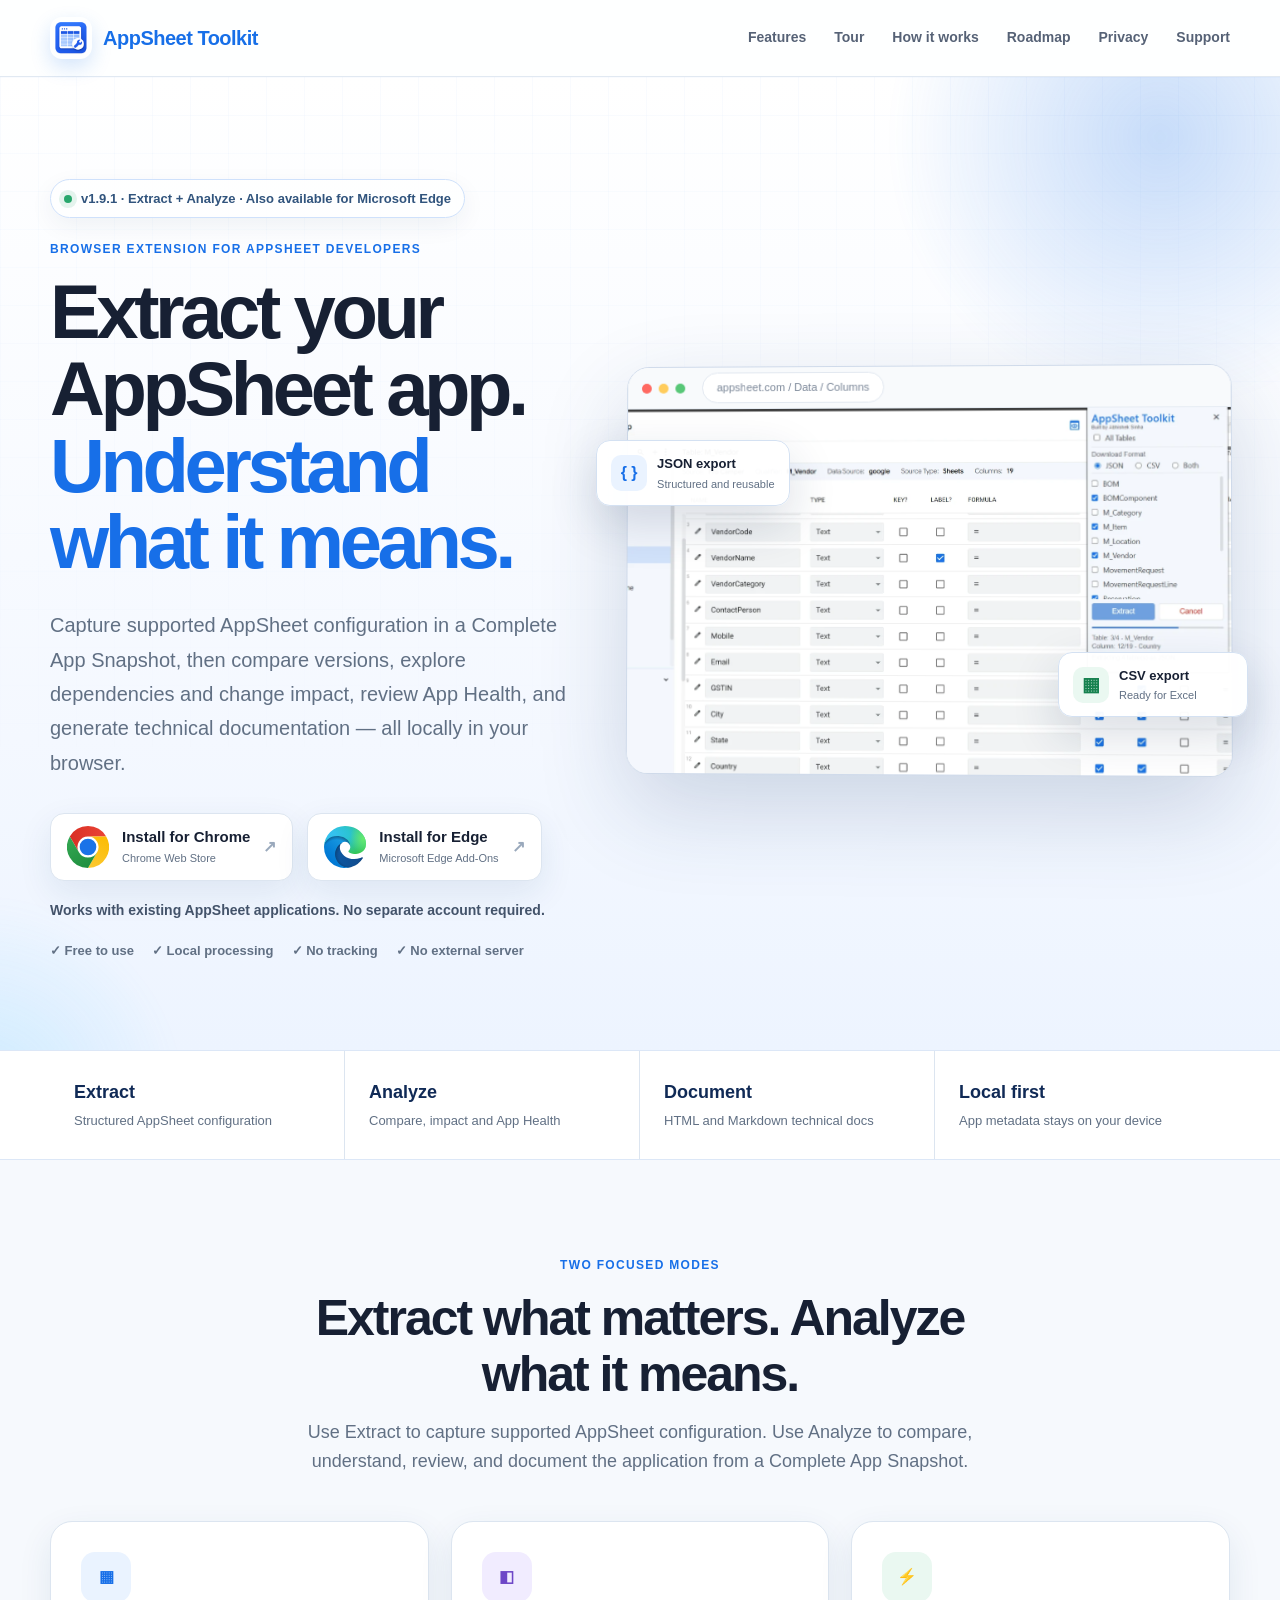
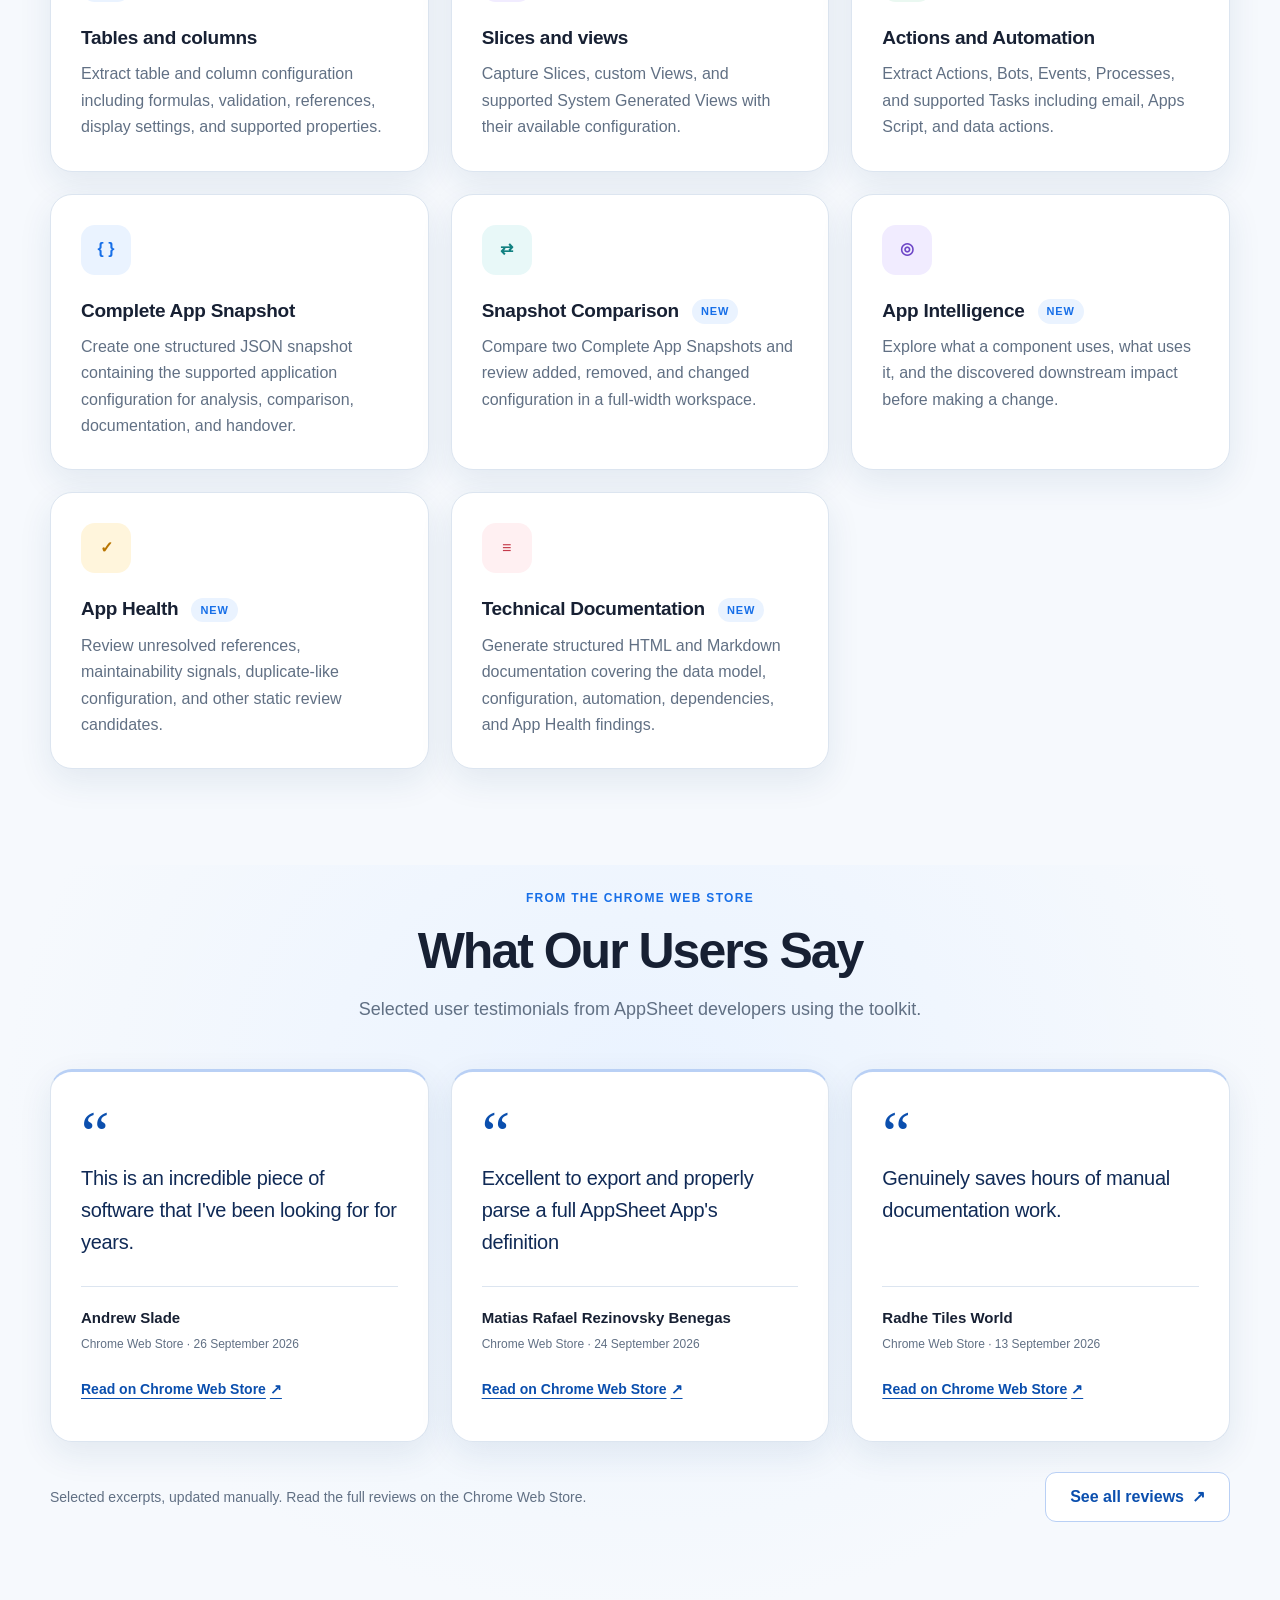
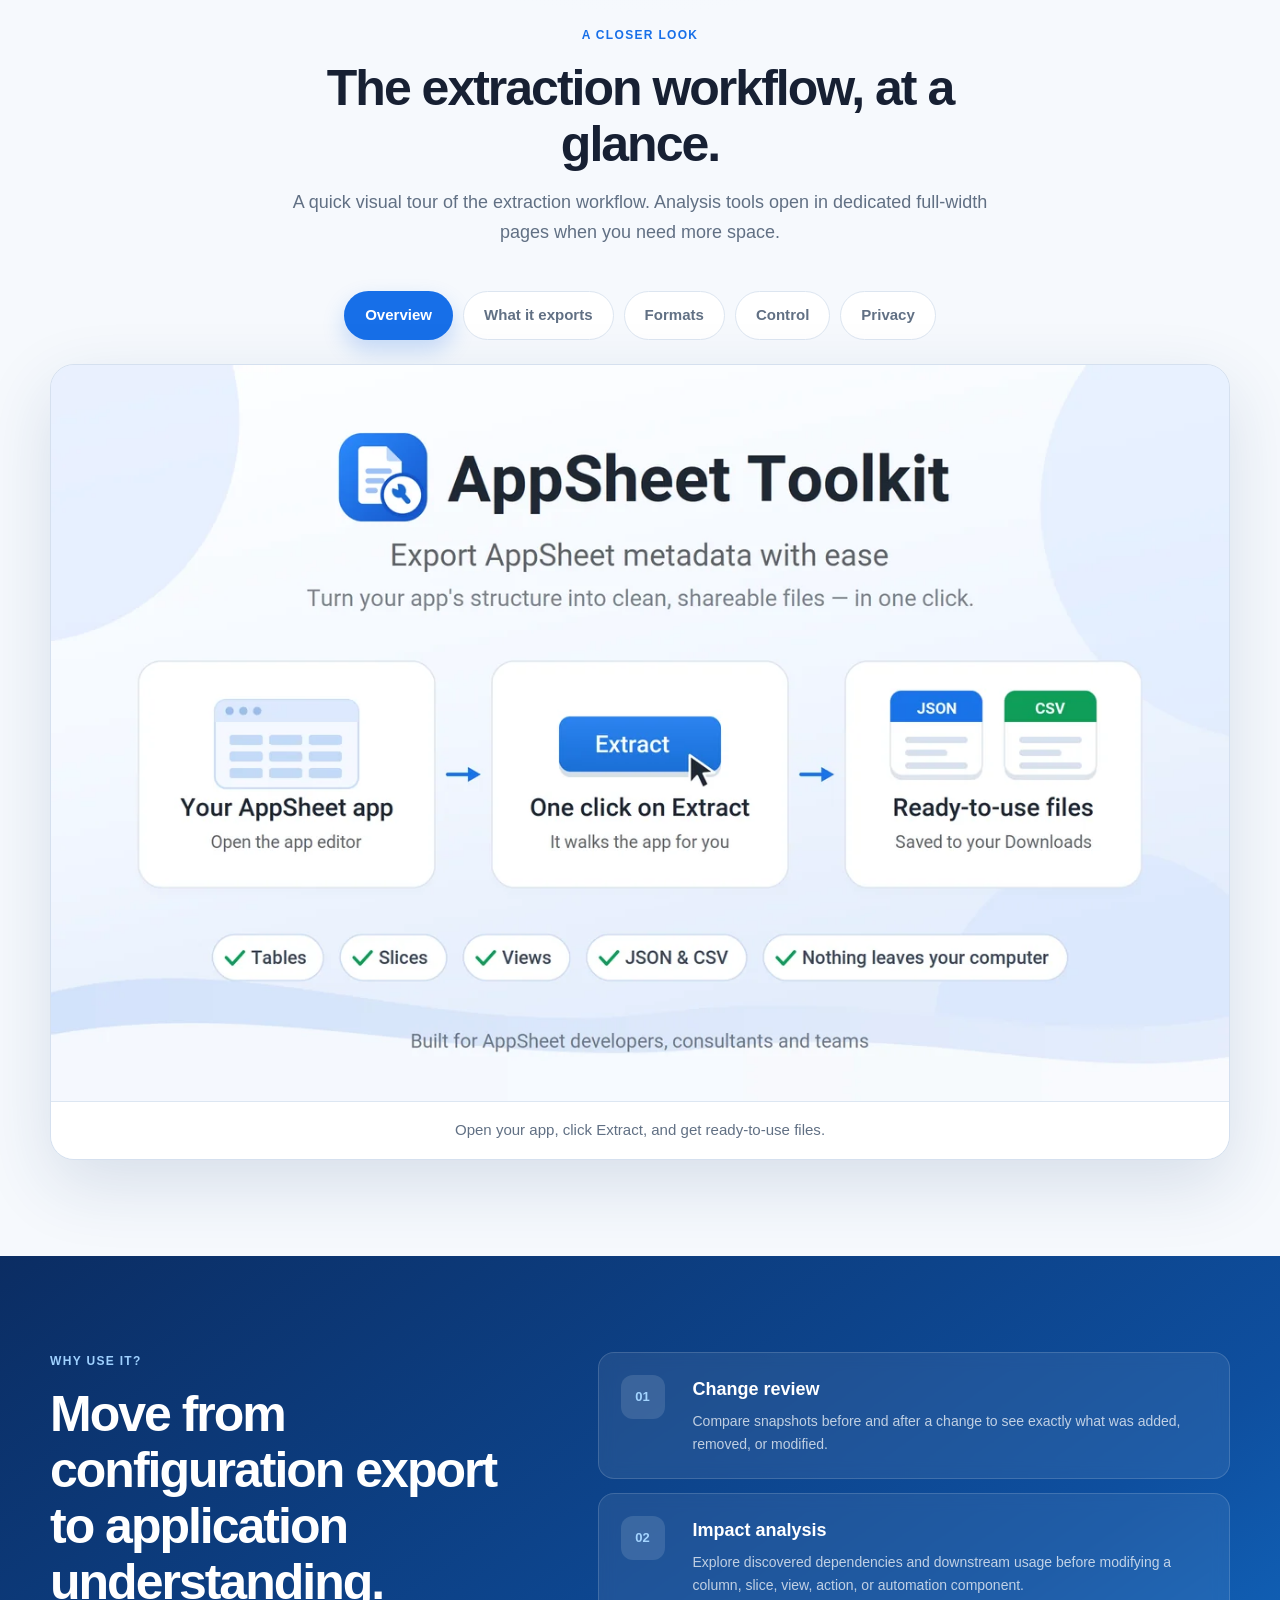
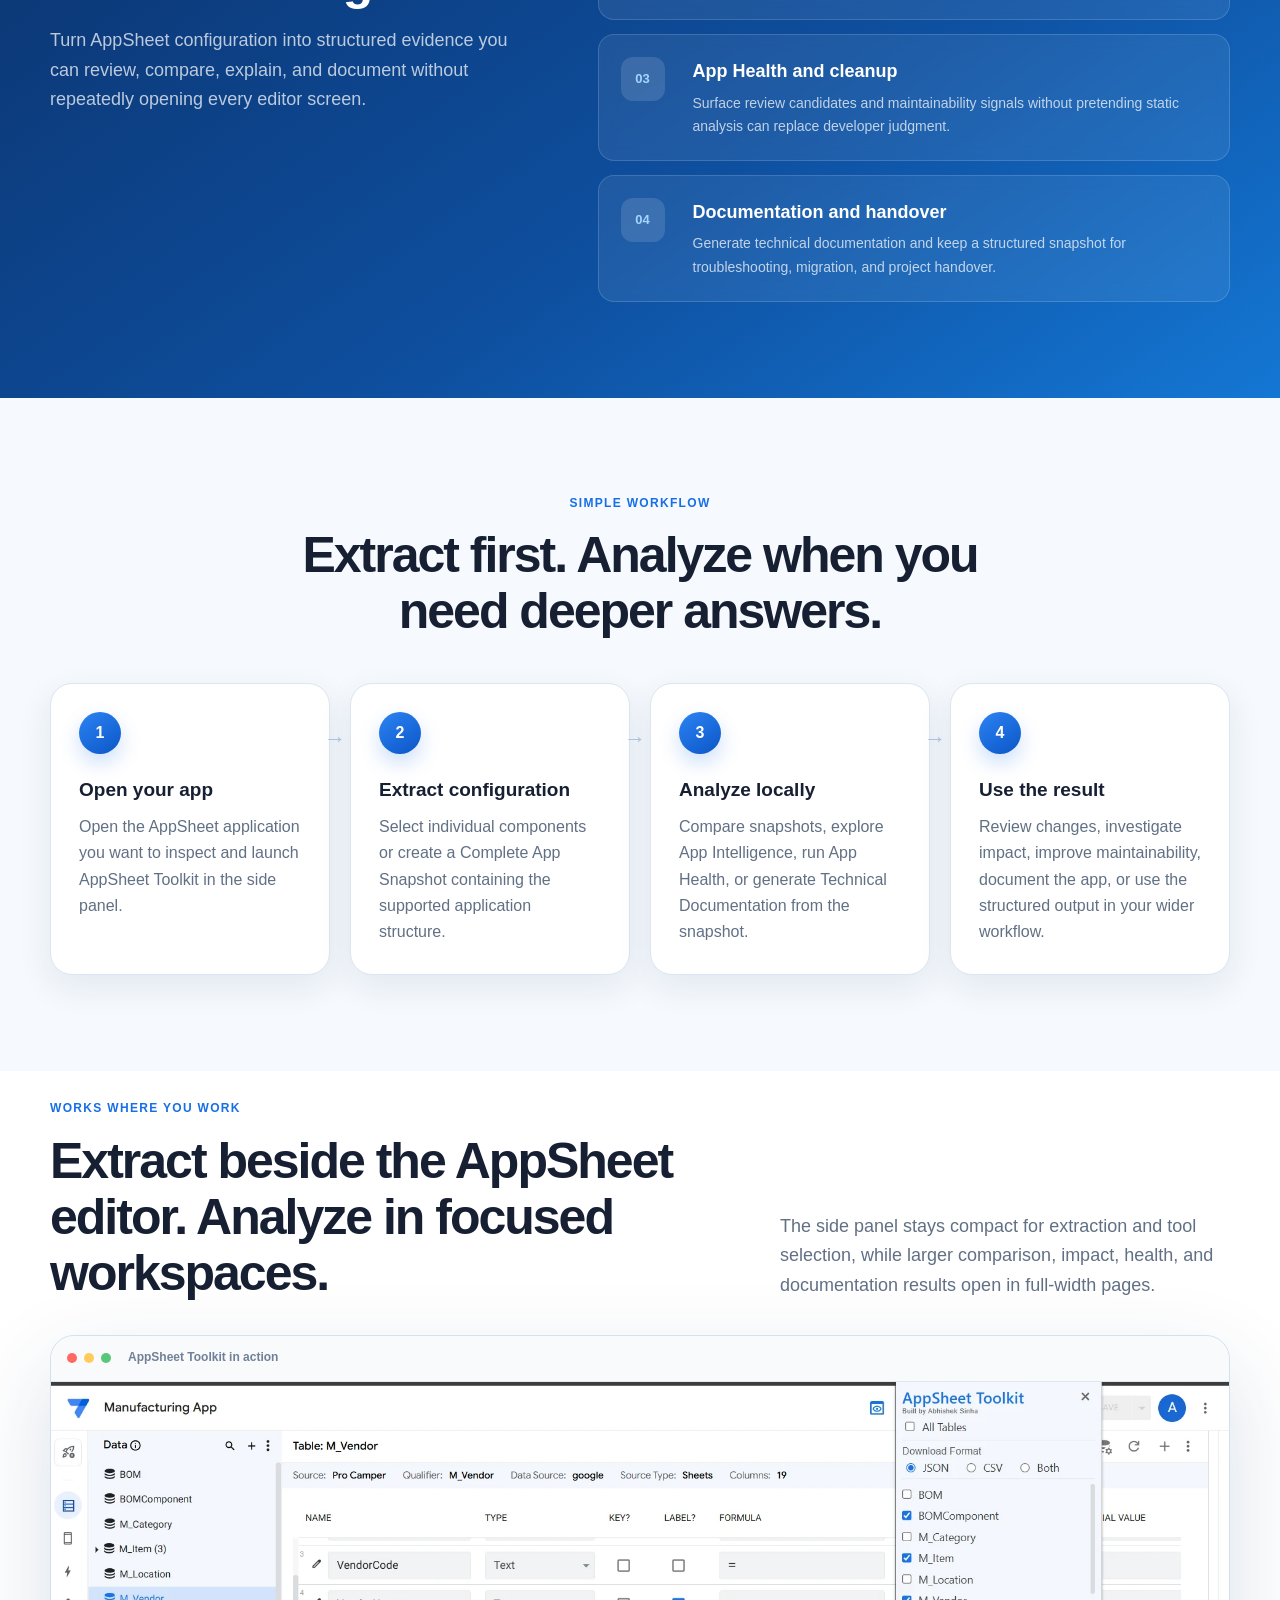
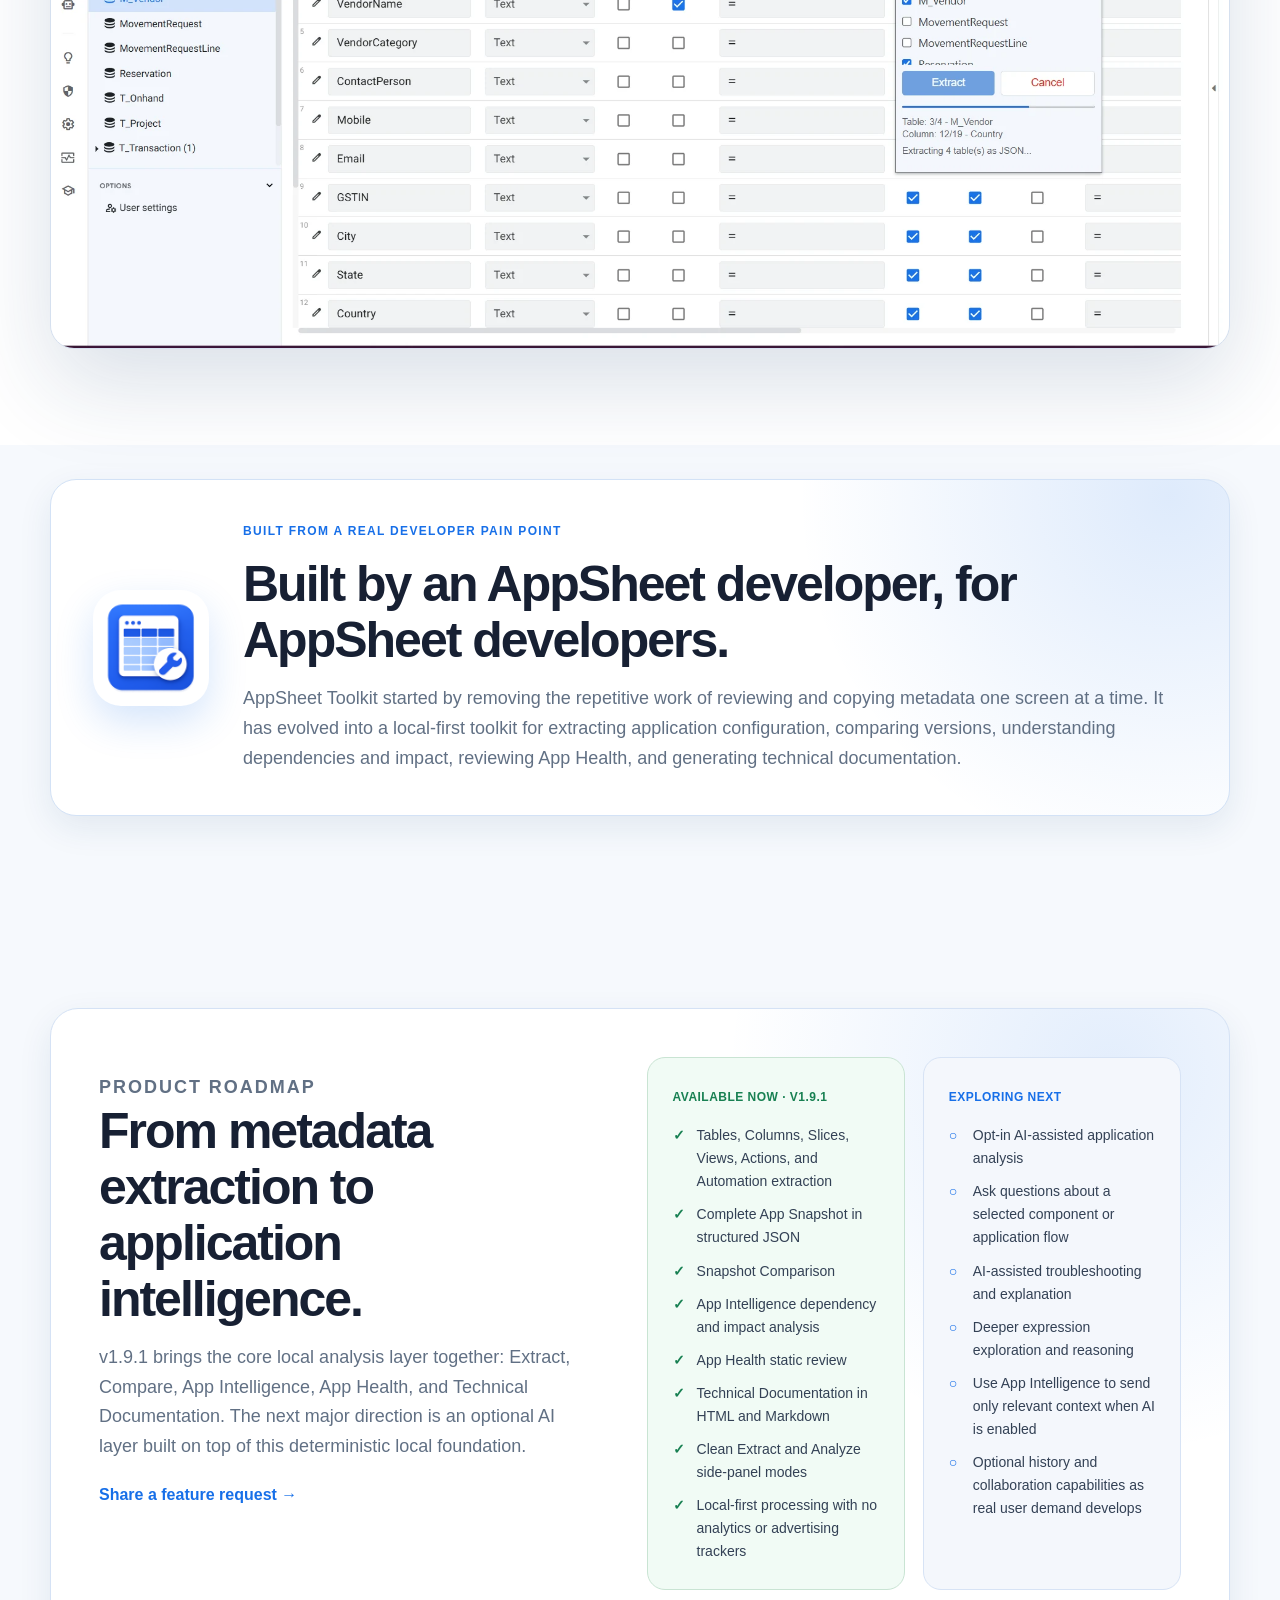
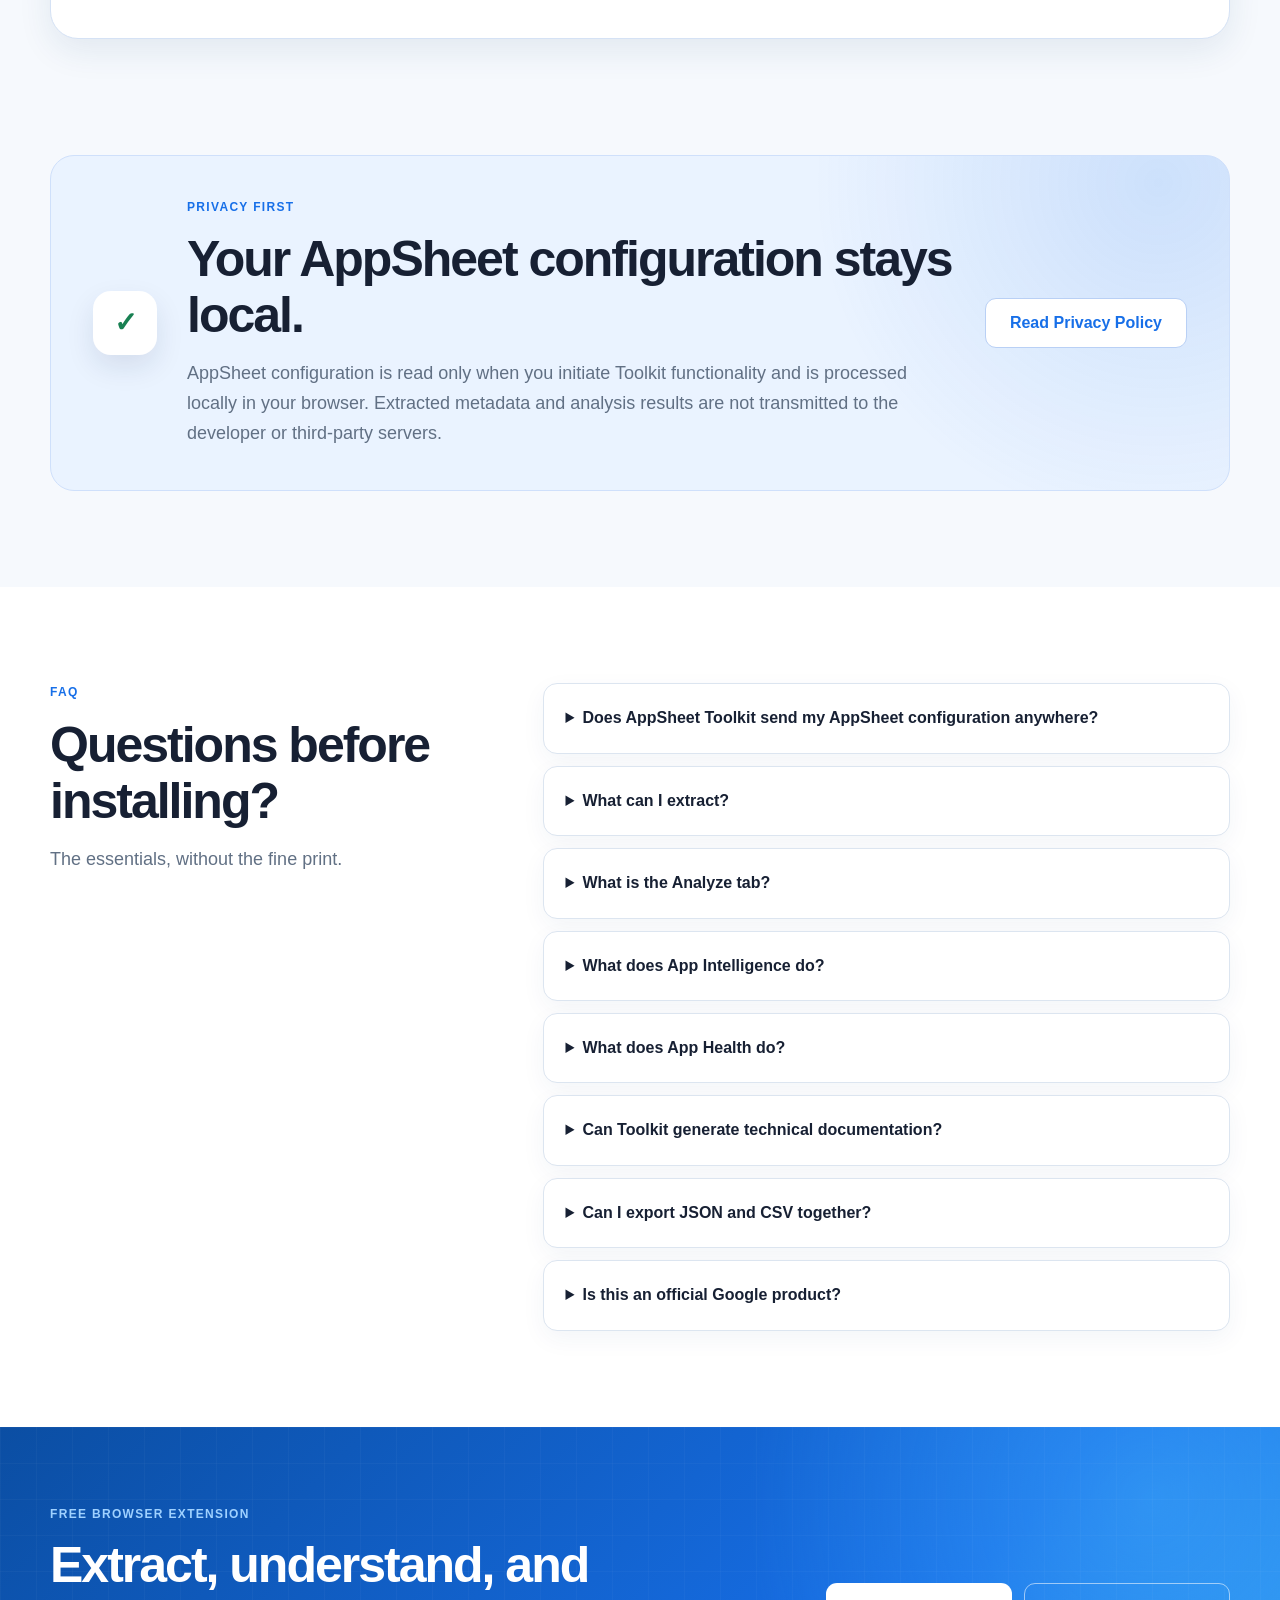
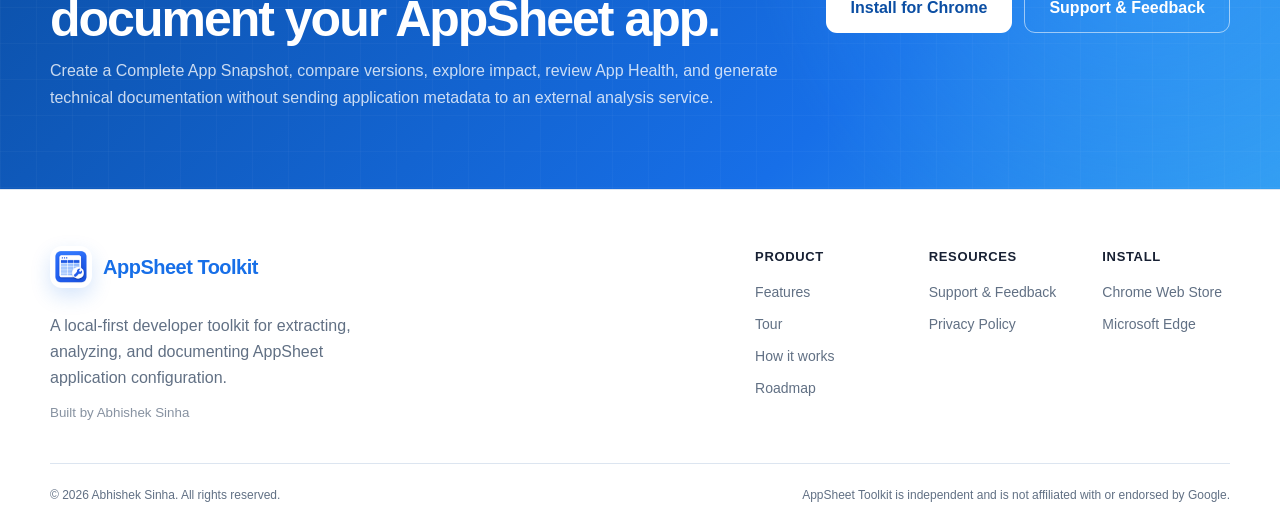
==== commit 37f336cd: "Add curated Chrome Web Store user testimonials" ====
--- a/index.html
+++ b/index.html
@@ -120,6 +120,53 @@
       </div>
     </section>
 
+    <section class="section testimonials-section" id="testimonials" aria-labelledby="testimonials-title">
+      <div class="shell">
+        <div class="section-heading centered">
+          <p class="eyebrow">From the Chrome Web Store</p>
+          <h2 id="testimonials-title">What Our Users Say</h2>
+          <p>Selected user testimonials from AppSheet developers using the toolkit.</p>
+        </div>
+
+        <div class="testimonial-grid">
+          <figure class="testimonial-card">
+            <span class="testimonial-quote" aria-hidden="true">“</span>
+            <blockquote><p>This is an incredible piece of software that I've been looking for for years.</p></blockquote>
+            <figcaption>
+              <strong id="reviewer-andrew">Andrew Slade</strong>
+              <span>Chrome Web Store · <time datetime="2026-09-26">26 September 2026</time></span>
+            </figcaption>
+            <a class="testimonial-link" href="https://chromewebstore.google.com/detail/appsheet-toolkit/mdbiahphbngmmjmggekiccggefpjablj/reviews" target="_blank" rel="noopener noreferrer" aria-describedby="reviewer-andrew">Read on Chrome Web Store<span aria-hidden="true"> ↗</span><span class="sr-only"> (opens in a new tab)</span></a>
+          </figure>
+
+          <figure class="testimonial-card">
+            <span class="testimonial-quote" aria-hidden="true">“</span>
+            <blockquote><p>Excellent to export and properly parse a full AppSheet App's definition</p></blockquote>
+            <figcaption>
+              <strong id="reviewer-matias">Matias Rafael Rezinovsky Benegas</strong>
+              <span>Chrome Web Store · <time datetime="2026-09-24">24 September 2026</time></span>
+            </figcaption>
+            <a class="testimonial-link" href="https://chromewebstore.google.com/detail/appsheet-toolkit/mdbiahphbngmmjmggekiccggefpjablj/reviews" target="_blank" rel="noopener noreferrer" aria-describedby="reviewer-matias">Read on Chrome Web Store<span aria-hidden="true"> ↗</span><span class="sr-only"> (opens in a new tab)</span></a>
+          </figure>
+
+          <figure class="testimonial-card">
+            <span class="testimonial-quote" aria-hidden="true">“</span>
+            <blockquote><p>Genuinely saves hours of manual documentation work.</p></blockquote>
+            <figcaption>
+              <strong id="reviewer-radhe">Radhe Tiles World</strong>
+              <span>Chrome Web Store · <time datetime="2026-09-13">13 September 2026</time></span>
+            </figcaption>
+            <a class="testimonial-link" href="https://chromewebstore.google.com/detail/appsheet-toolkit/mdbiahphbngmmjmggekiccggefpjablj/reviews" target="_blank" rel="noopener noreferrer" aria-describedby="reviewer-radhe">Read on Chrome Web Store<span aria-hidden="true"> ↗</span><span class="sr-only"> (opens in a new tab)</span></a>
+          </figure>
+        </div>
+
+        <div class="testimonials-footer">
+          <p>Selected excerpts, updated manually. Read the full reviews on the Chrome Web Store.</p>
+          <a class="button button-secondary" href="https://chromewebstore.google.com/detail/appsheet-toolkit/mdbiahphbngmmjmggekiccggefpjablj/reviews" target="_blank" rel="noopener noreferrer">See all reviews<span class="sr-only"> on Chrome Web Store (opens in a new tab)</span><span aria-hidden="true"> ↗</span></a>
+        </div>
+      </div>
+    </section>
+
     <section class="section tour-section" id="tour">
       <div class="shell">
         <div class="section-heading centered reveal">
--- a/styles.css
+++ b/styles.css
@@ -32,3 +32,22 @@
 @keyframes tourFade{from{opacity:0;transform:translateY(6px)}to{opacity:1;transform:none}}
 @media(prefers-reduced-motion:reduce){.tour-slide img{animation:none}}
 @media(max-width:640px){.tour-tabs{gap:8px}.tour-tab{padding:9px 15px;font-size:.86rem}.tour-slide figcaption{padding:13px 16px;font-size:.87rem}}
+
+/* Selected Chrome Web Store testimonials */
+.testimonials-section{scroll-margin-top:96px;padding-top:24px;background:radial-gradient(ellipse at 50% 30%,var(--blue-soft),transparent 70%)}
+.testimonial-grid{display:grid;grid-template-columns:repeat(3,minmax(0,1fr));gap:22px}
+.testimonial-card{display:flex;flex-direction:column;min-width:0;margin:0;padding:30px;border:1px solid var(--line);border-top:3px solid #b9d0f5;border-radius:var(--radius);background:var(--surface);box-shadow:var(--shadow-sm)}
+.testimonial-quote{height:44px;color:var(--blue-dark);font-family:Georgia,serif;font-size:64px;line-height:1}
+.testimonial-card blockquote{flex:1;margin:16px 0 28px;color:var(--navy);font-size:20px;line-height:1.6;letter-spacing:-.015em}
+.testimonial-card blockquote p{margin:0}
+.testimonial-card figcaption{padding-top:20px;border-top:1px solid var(--line);overflow-wrap:anywhere}
+.testimonial-card figcaption strong{display:block;font-size:15px;line-height:1.5}
+.testimonial-card figcaption>span{display:block;margin-top:6px;color:var(--muted);font-size:12px}
+.testimonial-link{align-self:flex-start;display:inline-flex;align-items:center;flex-wrap:wrap;gap:4px;min-height:44px;margin-top:12px;color:var(--blue-dark);font-size:14px;font-weight:750;text-decoration:underline;text-underline-offset:4px}
+.testimonial-link:hover{color:var(--navy)}
+.testimonials-footer{display:flex;align-items:center;justify-content:space-between;gap:24px;margin-top:30px}
+.testimonials-footer p{max-width:640px;margin:0;color:var(--muted);font-size:14px}
+.testimonials-footer .button{flex-shrink:0;gap:8px;color:var(--blue-dark)}
+.testimonials-section a:focus-visible{outline:3px solid var(--blue-dark);outline-offset:5px;border-radius:4px}
+@media(max-width:1040px){.testimonial-grid{grid-template-columns:1fr}.testimonial-card{padding:28px}.testimonial-card blockquote{margin-bottom:24px}}
+@media(max-width:640px){.testimonials-section{padding-top:12px}.testimonial-card{padding:24px}.testimonials-footer{align-items:stretch;flex-direction:column;gap:18px}}
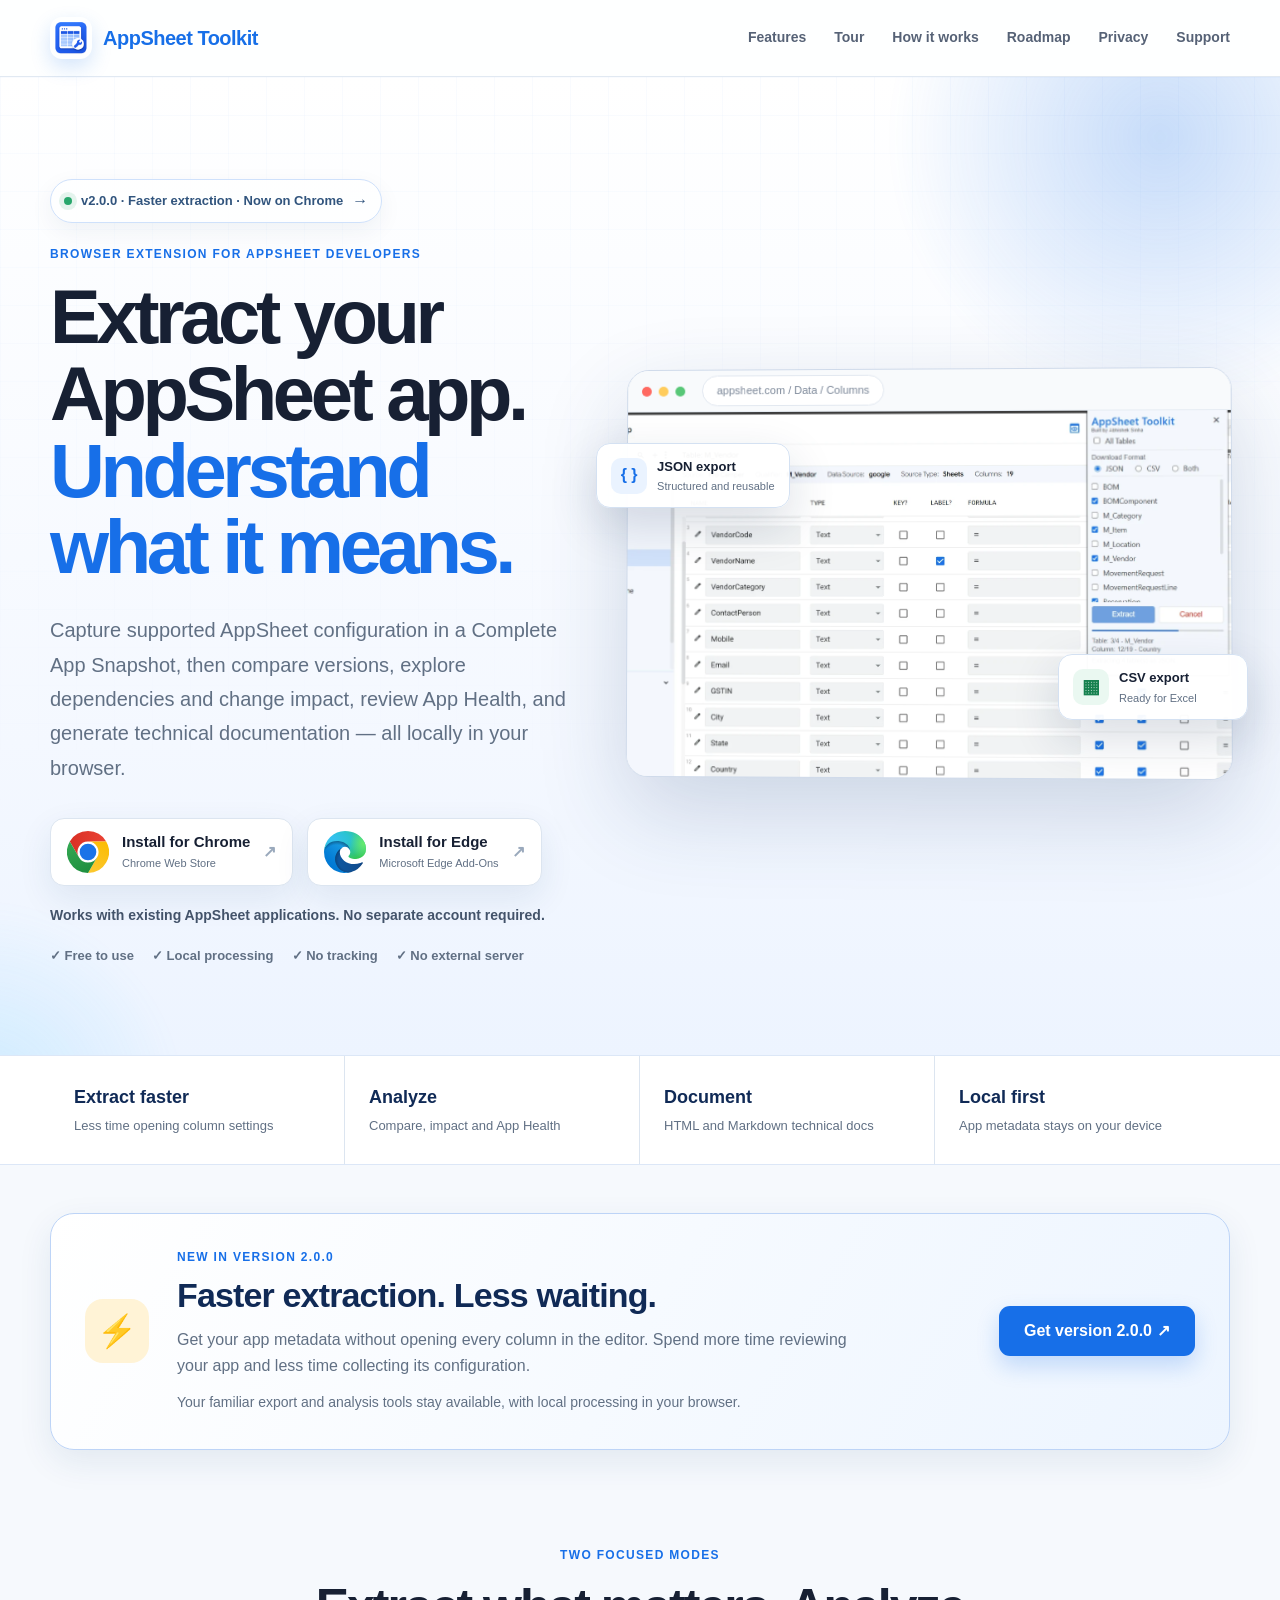
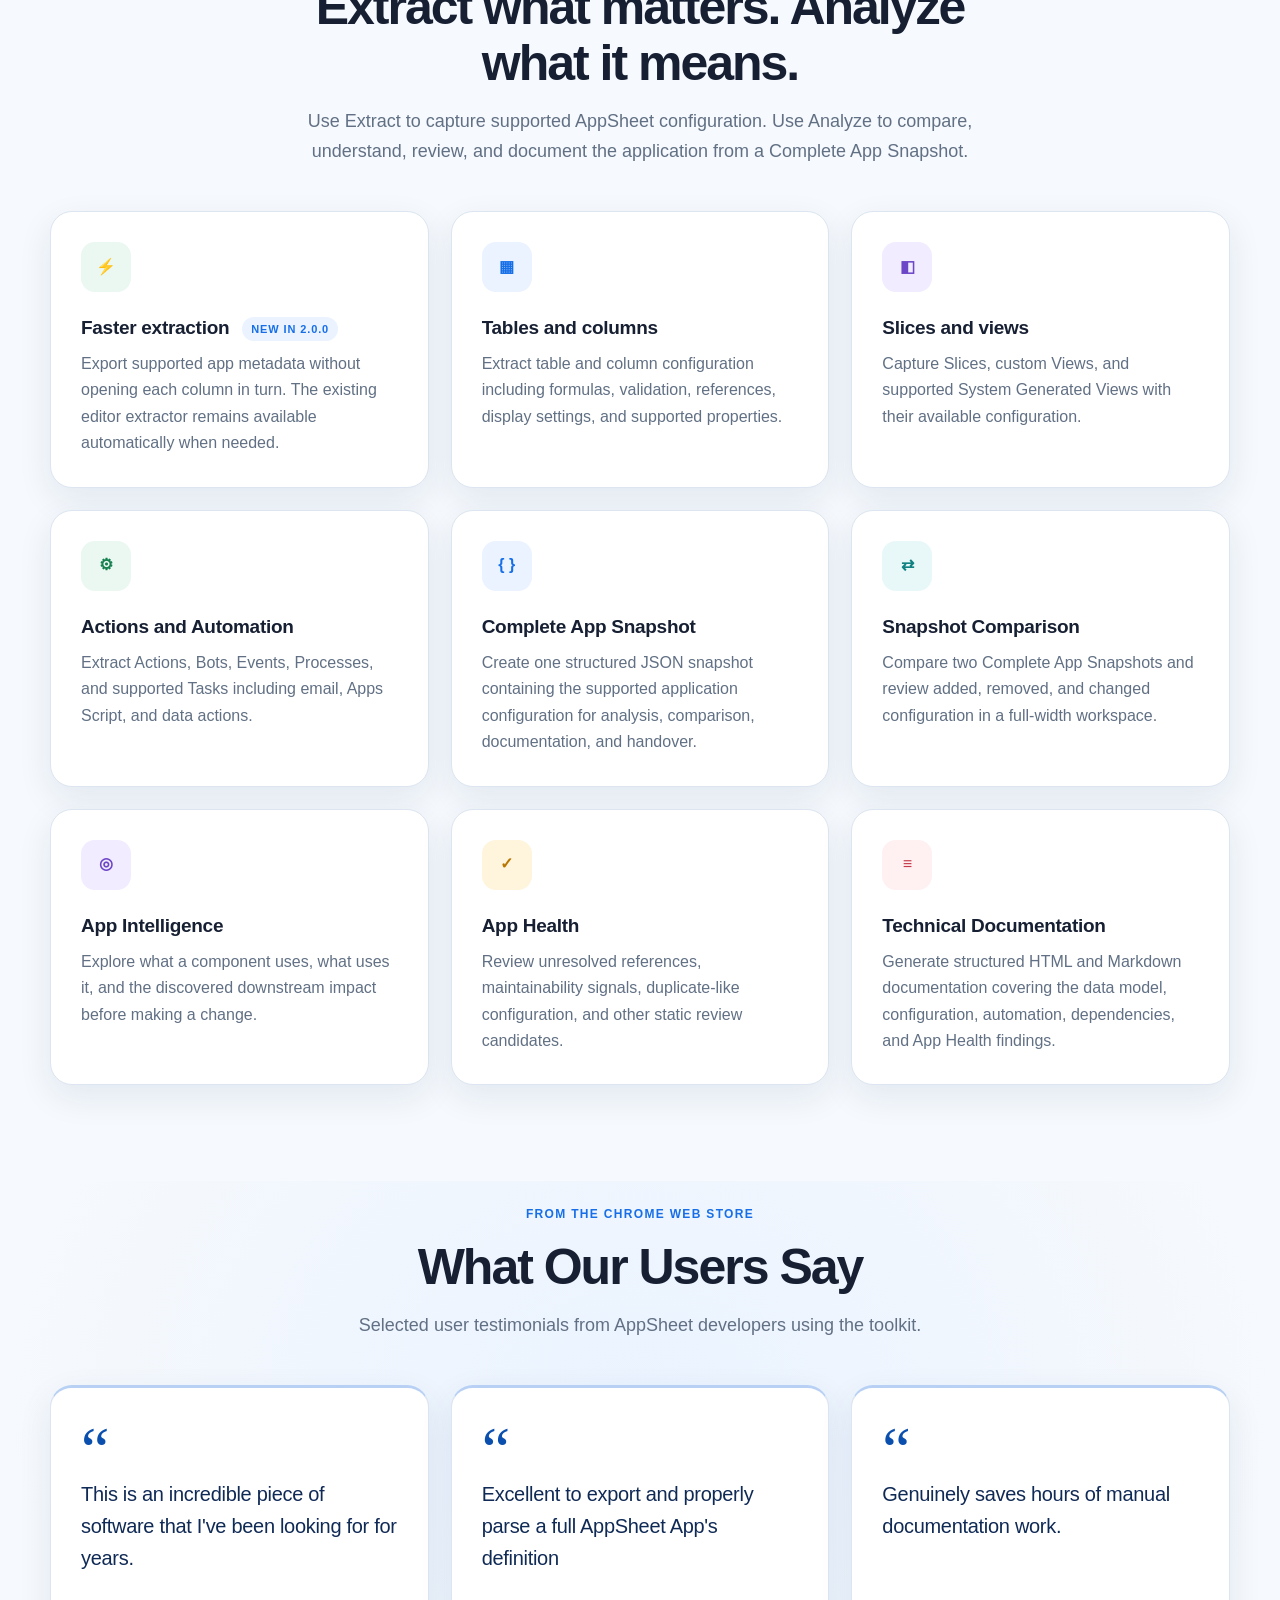
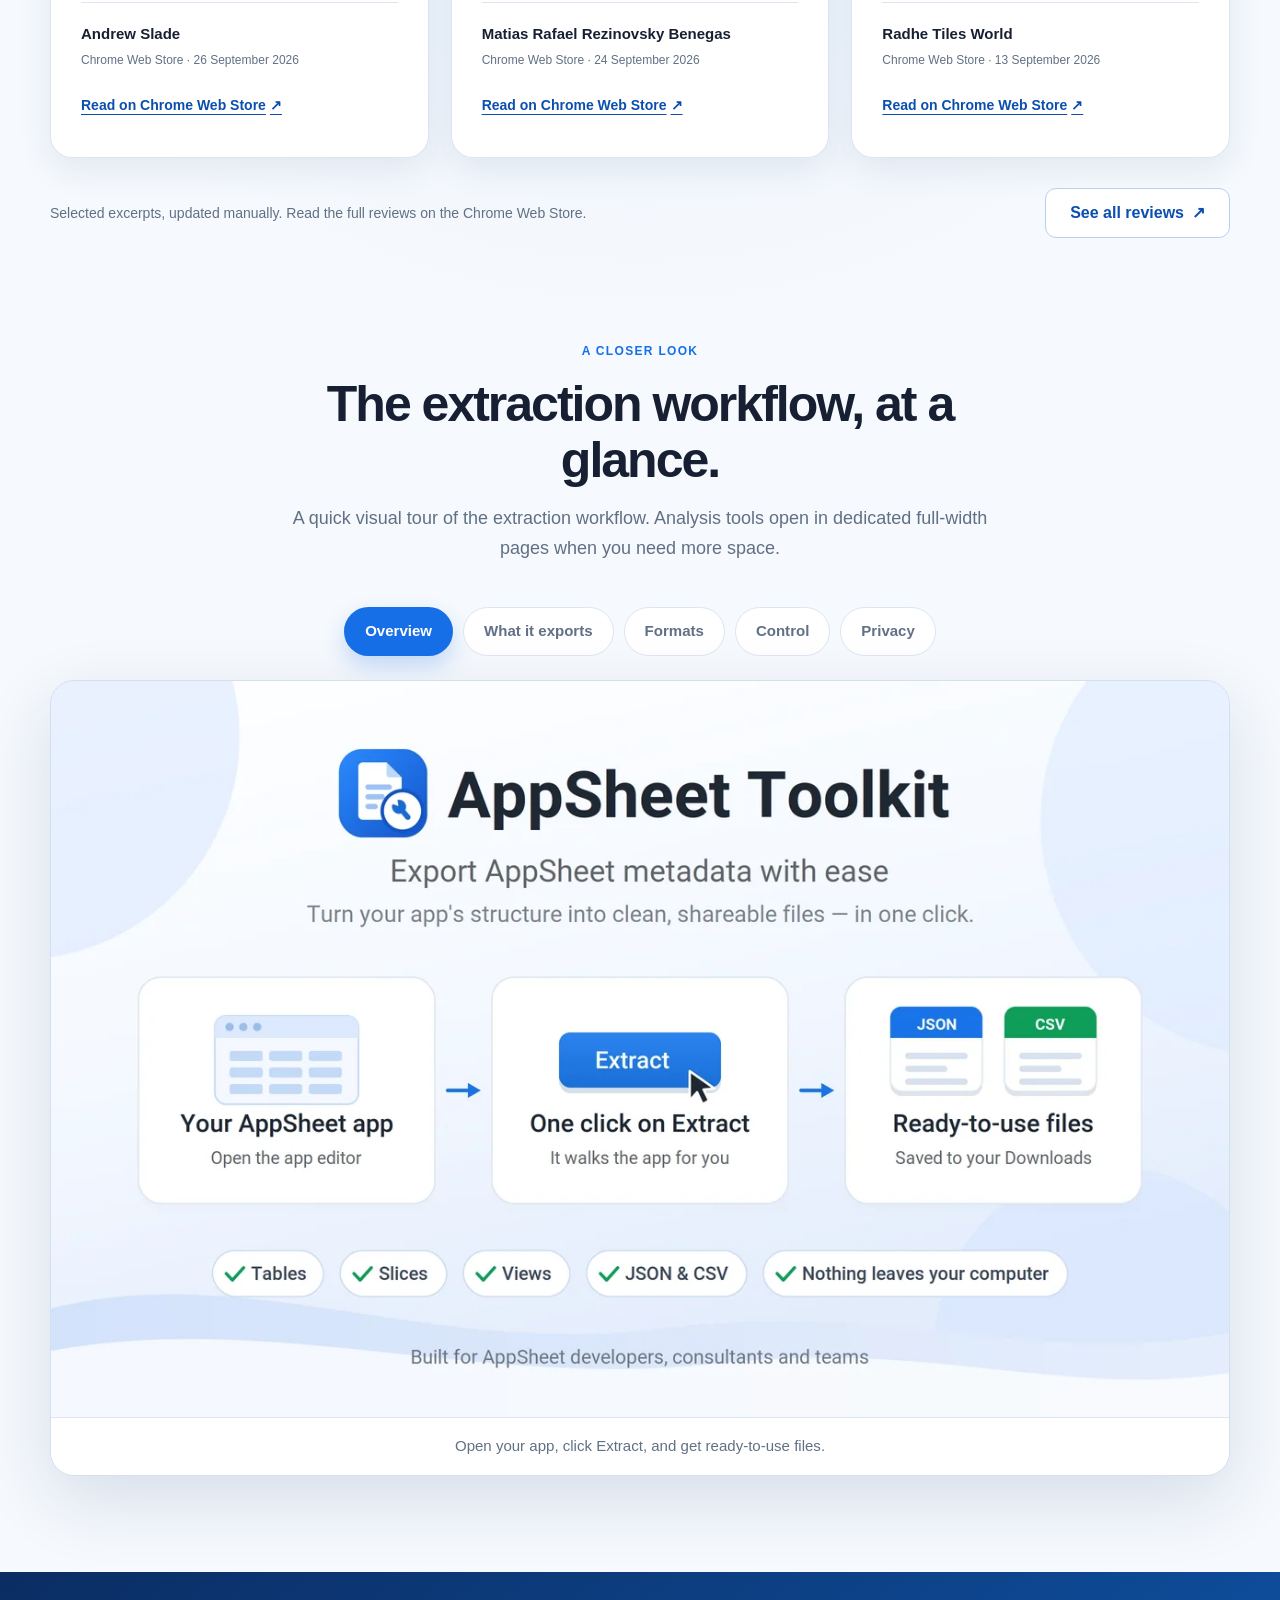
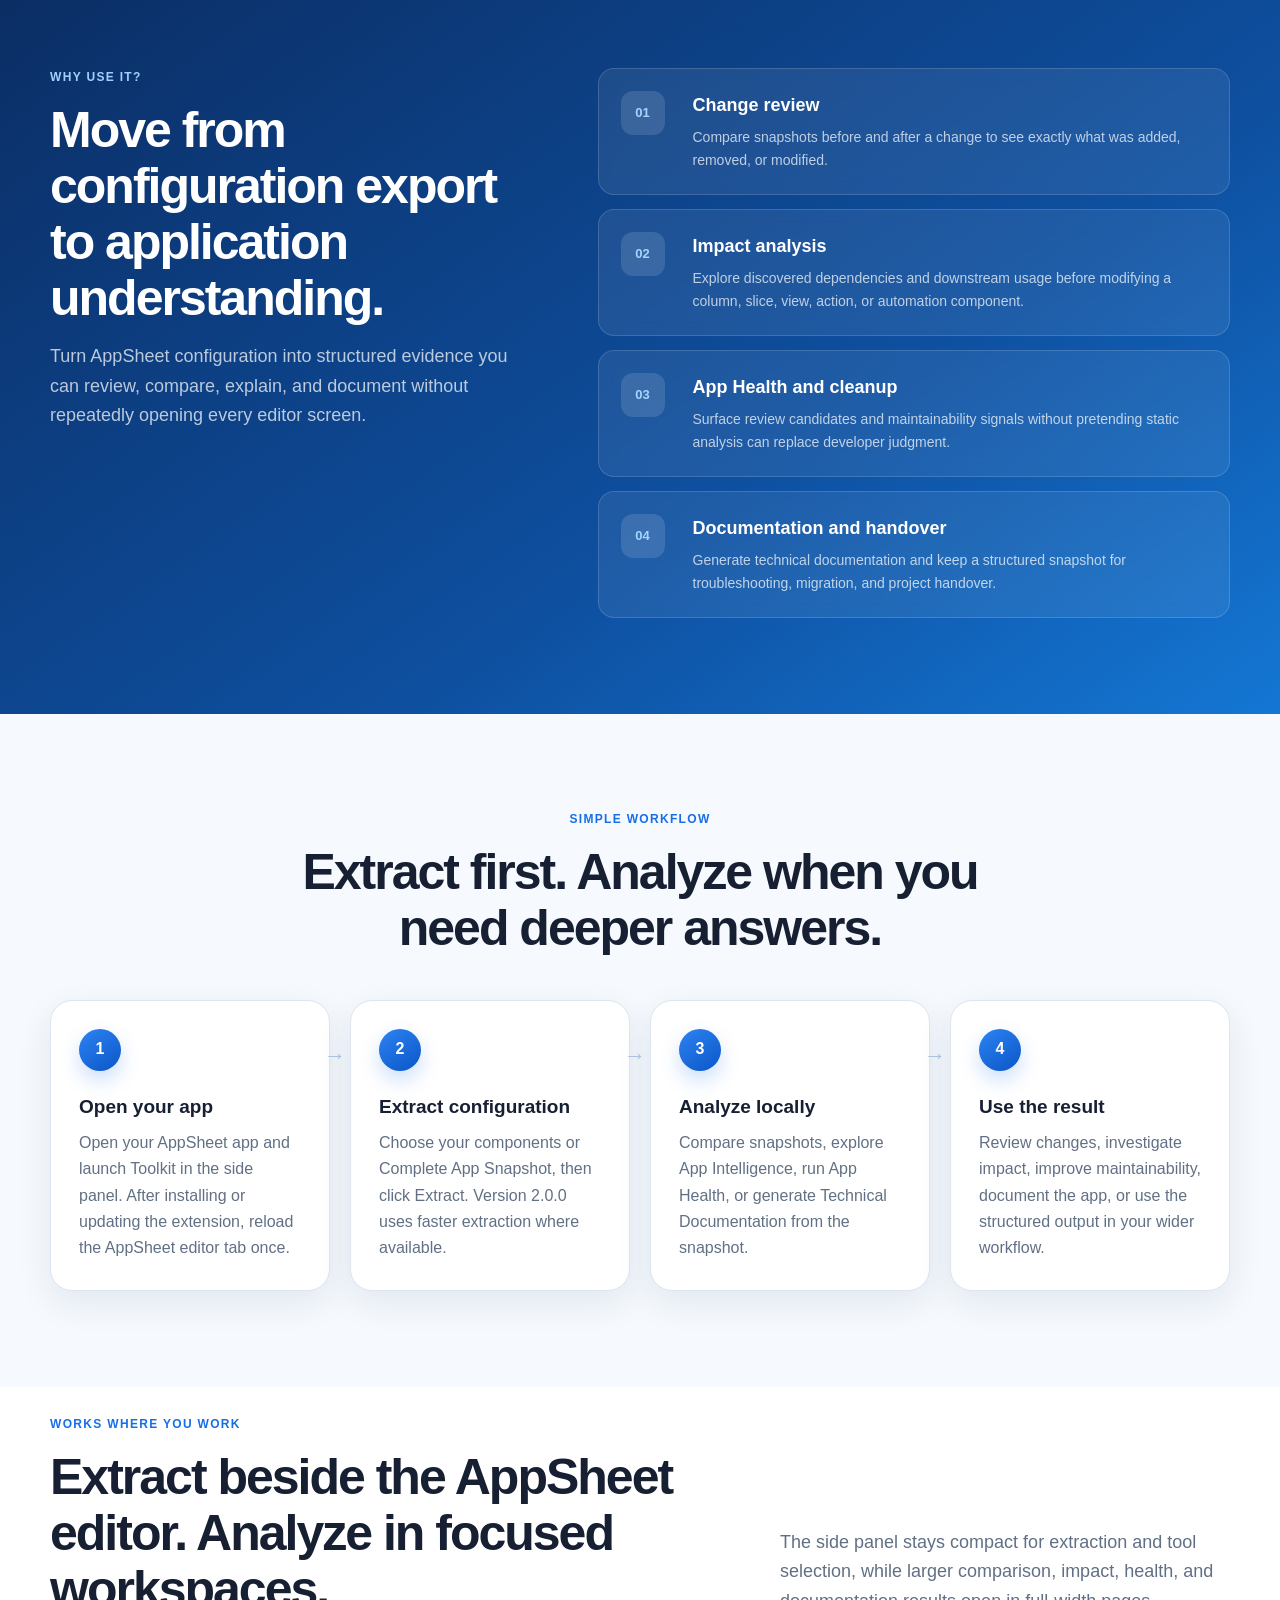
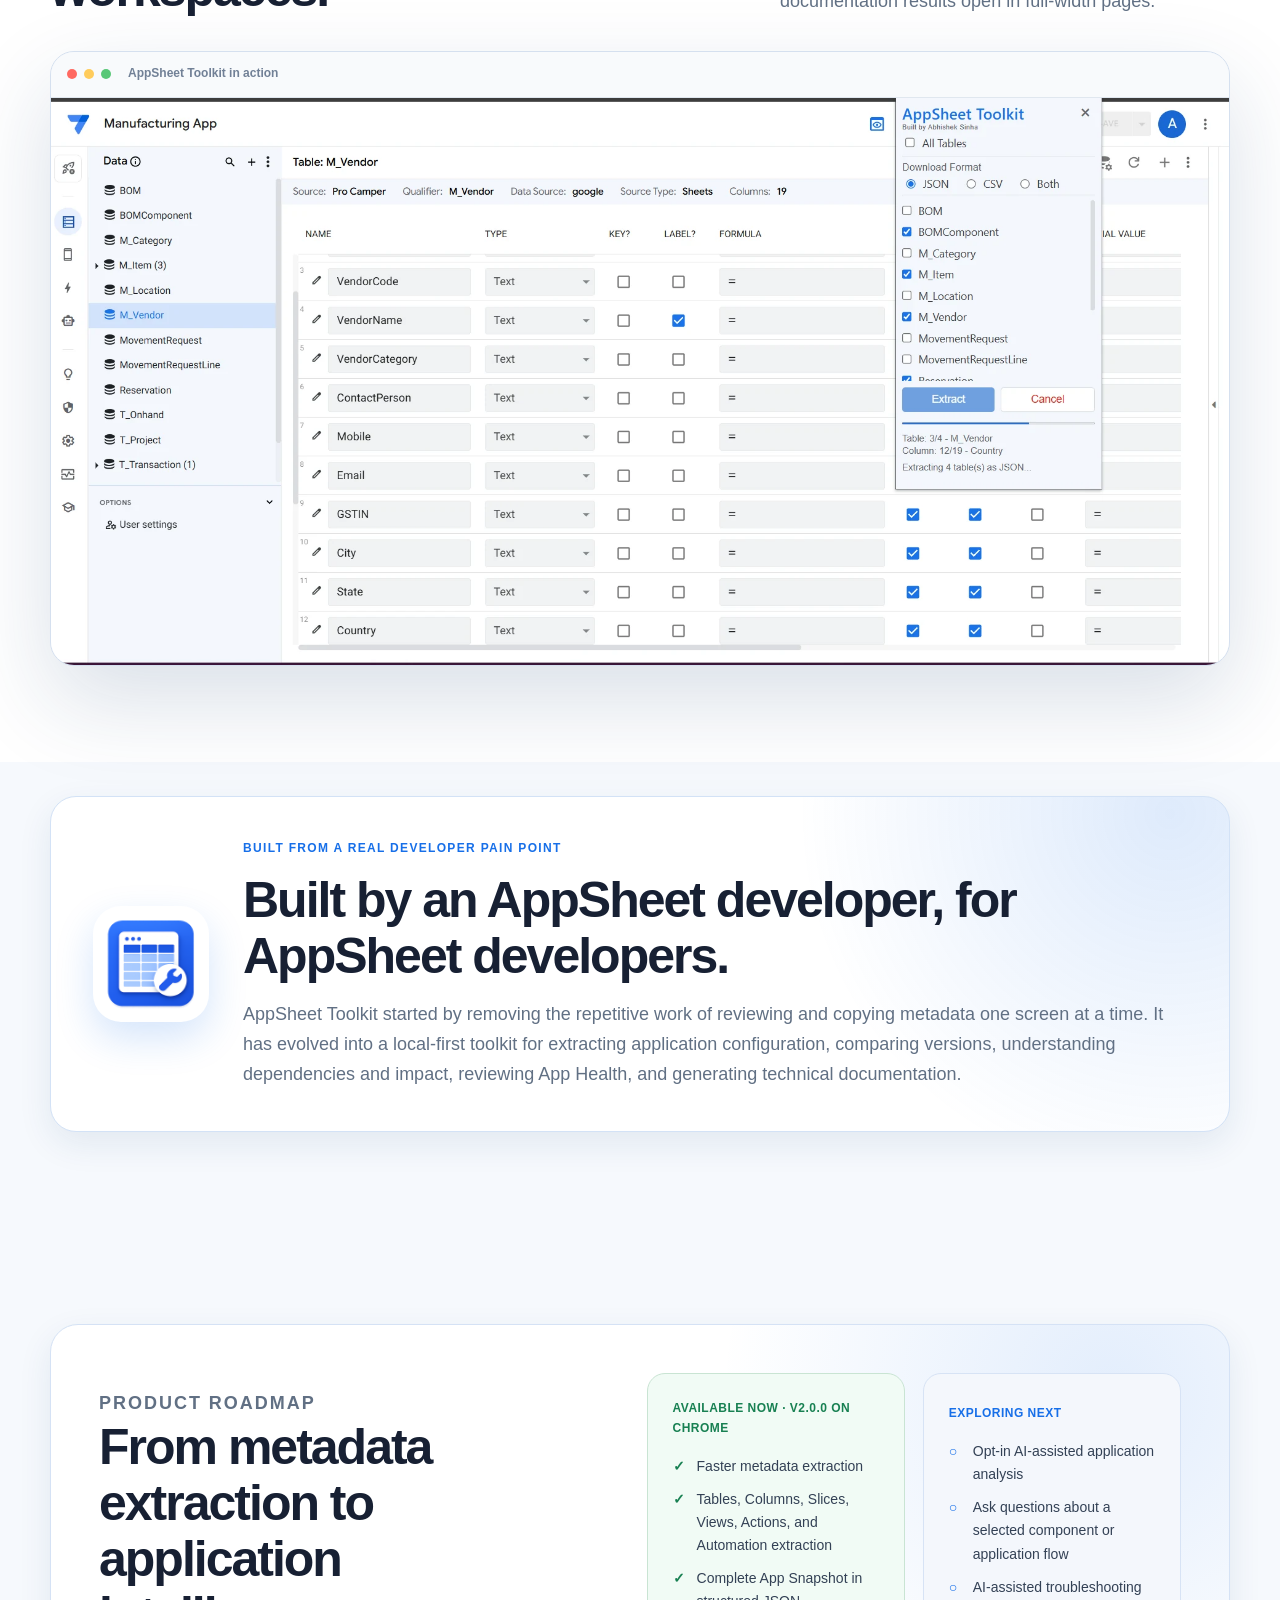
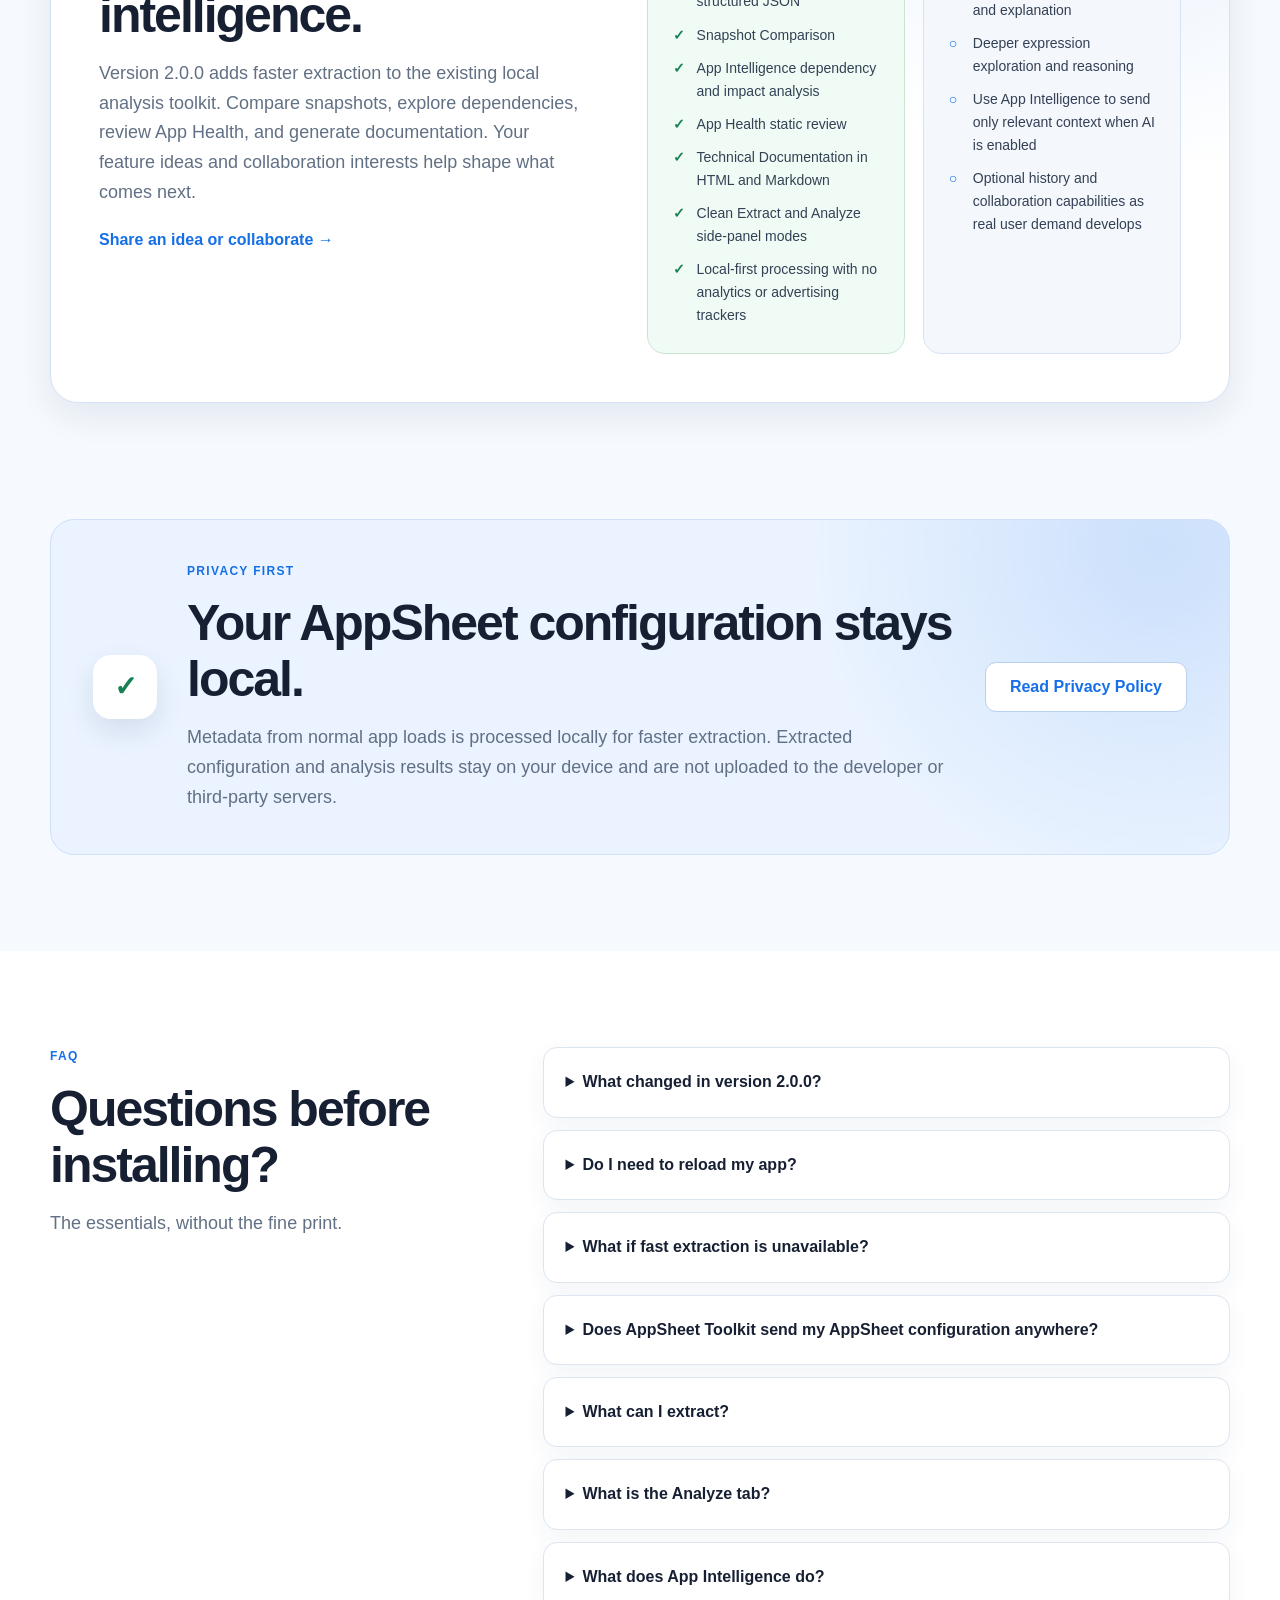
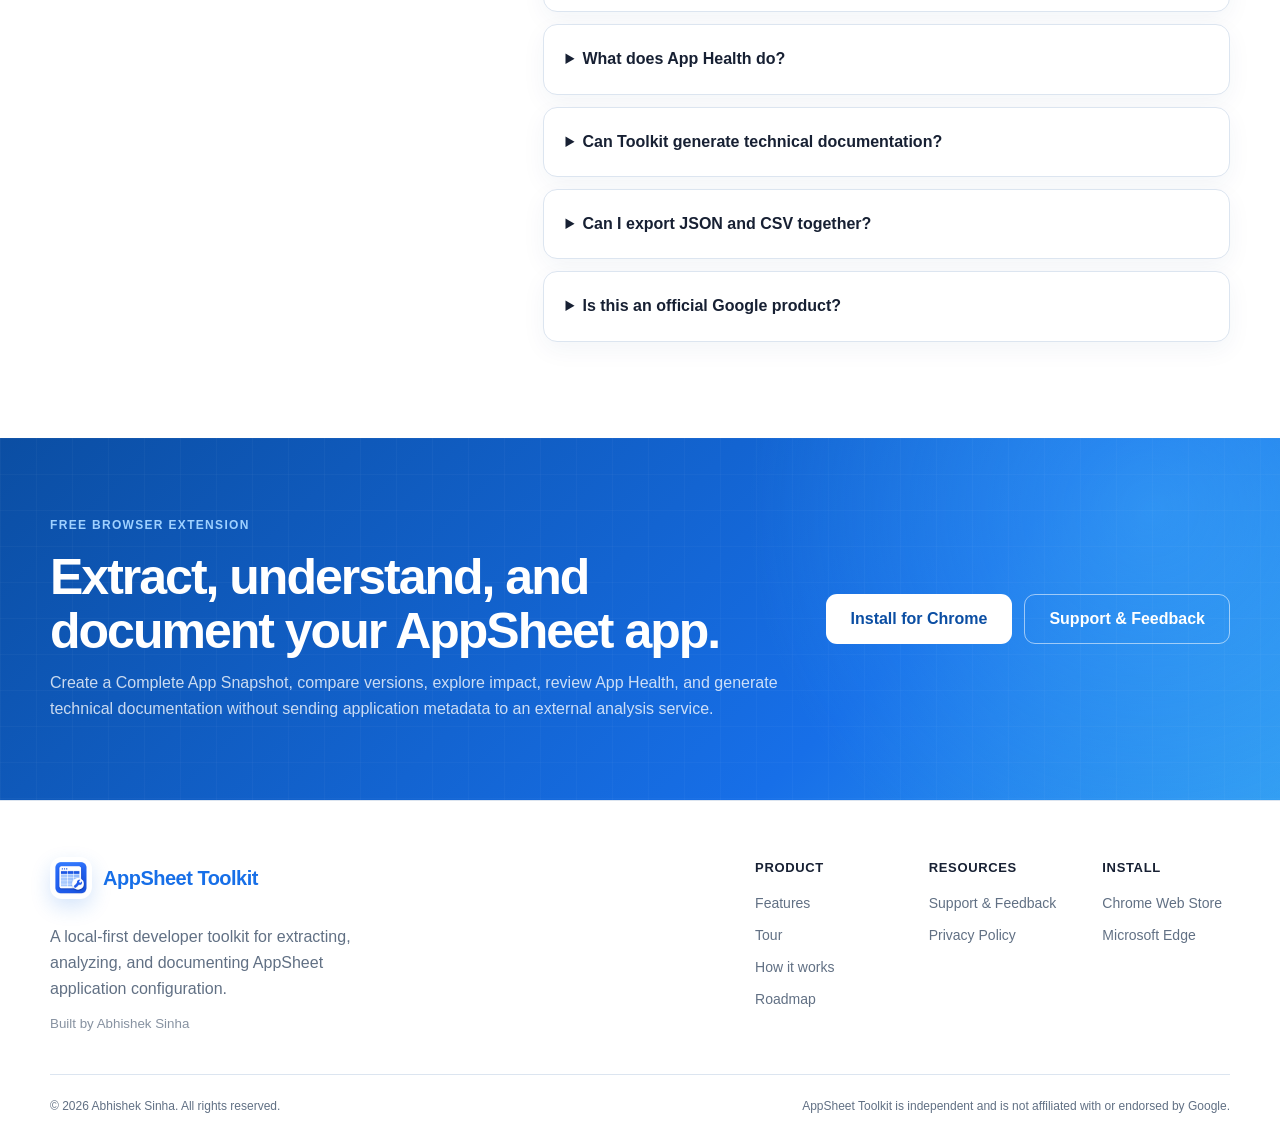
==== commit 131e612d: "Announce Chrome version 2.0.0 and faster extraction" ====
--- a/index.html
+++ b/index.html
@@ -3,11 +3,11 @@
 <head>
   <meta charset="utf-8">
   <meta name="viewport" content="width=device-width,initial-scale=1">
-  <meta name="description" content="Extract AppSheet configuration, compare snapshots, analyze impact and App Health, and generate technical documentation — processed locally in your browser.">
+  <meta name="description" content="AppSheet Toolkit 2.0.0 brings faster metadata extraction. Compare snapshots, explore App Intelligence and App Health, and generate technical documentation locally.">
   <meta name="theme-color" content="#0b5ed7">
   <meta property="og:type" content="website">
-  <meta property="og:title" content="AppSheet Toolkit — Extract, analyze and document your AppSheet app">
-  <meta property="og:description" content="Extract AppSheet configuration, compare snapshots, analyze dependencies and App Health, and generate technical documentation locally.">
+  <meta property="og:title" content="AppSheet Toolkit 2.0.0 — Faster extraction for AppSheet">
+  <meta property="og:description" content="Faster AppSheet metadata extraction in version 2.0.0. Keep using Snapshot Comparison, App Intelligence, App Health, and Technical Documentation locally.">
   <meta property="og:image" content="https://toolkit.krivyo.com/assets/og-image.png">
   <meta property="og:image:width" content="1200">
   <meta property="og:image:height" content="630">
@@ -17,7 +17,7 @@
   <link rel="icon" href="assets/favicon.png" type="image/png">
   <link rel="stylesheet" href="styles.css">
   <script src="script.js" defer></script>
-  <title>AppSheet Toolkit — Extract, Analyze & Document AppSheet Apps</title>
+  <title>AppSheet Toolkit 2.0.0 — Faster Extraction &amp; Local Analysis</title>
 </head>
 <body>
   <a class="skip-link" href="#main">Skip to content</a>
@@ -52,7 +52,7 @@
 
       <div class="shell hero-layout">
         <div class="hero-copy reveal">
-          <div class="availability"><span></span>v1.9.1 · Extract + Analyze · Also available for Microsoft Edge</div>
+          <a class="availability" href="#release-2-0-0"><span aria-hidden="true"></span>v2.0.0 · Faster extraction · Now on Chrome <b aria-hidden="true">→</b></a>
           <p class="eyebrow">Browser extension for AppSheet developers</p>
           <h1>Extract your AppSheet app. <em>Understand what it means.</em></h1>
           <p class="lead">Capture supported AppSheet configuration in a Complete App Snapshot, then compare versions, explore dependencies and change impact, review App Health, and generate technical documentation — all locally in your browser.</p>
@@ -92,10 +92,23 @@
 
     <section class="outcome-bar" aria-label="Product highlights">
       <div class="shell outcome-grid">
-        <div><strong>Extract</strong><span>Structured AppSheet configuration</span></div>
+        <div><strong>Extract faster</strong><span>Less time opening column settings</span></div>
         <div><strong>Analyze</strong><span>Compare, impact and App Health</span></div>
         <div><strong>Document</strong><span>HTML and Markdown technical docs</span></div>
         <div><strong>Local first</strong><span>App metadata stays on your device</span></div>
+      </div>
+    </section>
+
+    <section class="release-section" id="release-2-0-0" aria-labelledby="release-title">
+      <div class="shell release-card">
+        <div class="release-icon" aria-hidden="true">⚡</div>
+        <div class="release-copy">
+          <p class="eyebrow">New in version 2.0.0</p>
+          <h2 id="release-title">Faster extraction. Less waiting.</h2>
+          <p>Get your app metadata without opening every column in the editor. Spend more time reviewing your app and less time collecting its configuration.</p>
+          <p class="release-note">Your familiar export and analysis tools stay available, with local processing in your browser.</p>
+        </div>
+        <a class="button button-primary" href="https://chromewebstore.google.com/detail/appsheet-toolkit/mdbiahphbngmmjmggekiccggefpjablj" target="_blank" rel="noopener noreferrer">Get version 2.0.0<span class="sr-only"> on the Chrome Web Store (opens in a new tab)</span><span aria-hidden="true"> ↗</span></a>
       </div>
     </section>
 
@@ -108,14 +121,15 @@
         </div>
 
         <div class="feature-grid">
+          <article class="feature-card reveal"><div class="feature-icon green">⚡</div><h3>Faster extraction <span class="tag-new">New in 2.0.0</span></h3><p>Export supported app metadata without opening each column in turn. The existing editor extractor remains available automatically when needed.</p></article>
           <article class="feature-card reveal"><div class="feature-icon">▦</div><h3>Tables and columns</h3><p>Extract table and column configuration including formulas, validation, references, display settings, and supported properties.</p></article>
           <article class="feature-card reveal"><div class="feature-icon violet">◧</div><h3>Slices and views</h3><p>Capture Slices, custom Views, and supported System Generated Views with their available configuration.</p></article>
-          <article class="feature-card reveal"><div class="feature-icon green">⚡</div><h3>Actions and Automation</h3><p>Extract Actions, Bots, Events, Processes, and supported Tasks including email, Apps Script, and data actions.</p></article>
+          <article class="feature-card reveal"><div class="feature-icon green">⚙</div><h3>Actions and Automation</h3><p>Extract Actions, Bots, Events, Processes, and supported Tasks including email, Apps Script, and data actions.</p></article>
           <article class="feature-card reveal"><div class="feature-icon">{ }</div><h3>Complete App Snapshot</h3><p>Create one structured JSON snapshot containing the supported application configuration for analysis, comparison, documentation, and handover.</p></article>
-          <article class="feature-card reveal"><div class="feature-icon teal">⇄</div><h3>Snapshot Comparison <span class="tag-new">New</span></h3><p>Compare two Complete App Snapshots and review added, removed, and changed configuration in a full-width workspace.</p></article>
-          <article class="feature-card reveal"><div class="feature-icon violet">◎</div><h3>App Intelligence <span class="tag-new">New</span></h3><p>Explore what a component uses, what uses it, and the discovered downstream impact before making a change.</p></article>
-          <article class="feature-card reveal"><div class="feature-icon amber">✓</div><h3>App Health <span class="tag-new">New</span></h3><p>Review unresolved references, maintainability signals, duplicate-like configuration, and other static review candidates.</p></article>
-          <article class="feature-card reveal"><div class="feature-icon rose">≡</div><h3>Technical Documentation <span class="tag-new">New</span></h3><p>Generate structured HTML and Markdown documentation covering the data model, configuration, automation, dependencies, and App Health findings.</p></article>
+          <article class="feature-card reveal"><div class="feature-icon teal">⇄</div><h3>Snapshot Comparison</h3><p>Compare two Complete App Snapshots and review added, removed, and changed configuration in a full-width workspace.</p></article>
+          <article class="feature-card reveal"><div class="feature-icon violet">◎</div><h3>App Intelligence</h3><p>Explore what a component uses, what uses it, and the discovered downstream impact before making a change.</p></article>
+          <article class="feature-card reveal"><div class="feature-icon amber">✓</div><h3>App Health</h3><p>Review unresolved references, maintainability signals, duplicate-like configuration, and other static review candidates.</p></article>
+          <article class="feature-card reveal"><div class="feature-icon rose">≡</div><h3>Technical Documentation</h3><p>Generate structured HTML and Markdown documentation covering the data model, configuration, automation, dependencies, and App Health findings.</p></article>
         </div>
       </div>
     </section>
@@ -230,8 +244,8 @@
       <div class="shell">
         <div class="section-heading centered reveal"><p class="eyebrow">Simple workflow</p><h2>Extract first. Analyze when you need deeper answers.</h2></div>
         <div class="step-grid">
-          <article class="step-card reveal"><span>1</span><h3>Open your app</h3><p>Open the AppSheet application you want to inspect and launch AppSheet Toolkit in the side panel.</p></article>
-          <article class="step-card reveal"><span>2</span><h3>Extract configuration</h3><p>Select individual components or create a Complete App Snapshot containing the supported application structure.</p></article>
+          <article class="step-card reveal"><span>1</span><h3>Open your app</h3><p>Open your AppSheet app and launch Toolkit in the side panel. After installing or updating the extension, reload the AppSheet editor tab once.</p></article>
+          <article class="step-card reveal"><span>2</span><h3>Extract configuration</h3><p>Choose your components or Complete App Snapshot, then click Extract. Version 2.0.0 uses faster extraction where available.</p></article>
           <article class="step-card reveal"><span>3</span><h3>Analyze locally</h3><p>Compare snapshots, explore App Intelligence, run App Health, or generate Technical Documentation from the snapshot.</p></article>
           <article class="step-card reveal"><span>4</span><h3>Use the result</h3><p>Review changes, investigate impact, improve maintainability, document the app, or use the structured output in your wider workflow.</p></article>
         </div>
@@ -260,9 +274,9 @@
 
     <section class="section" id="roadmap">
       <div class="shell roadmap-card reveal">
-        <div class="roadmap-copy"><p class="eyebrow">Product roadmap</p><h2>From metadata extraction to application intelligence.</h2><p>v1.9.1 brings the core local analysis layer together: Extract, Compare, App Intelligence, App Health, and Technical Documentation. The next major direction is an optional AI layer built on top of this deterministic local foundation.</p><a class="text-link" href="support.html">Share a feature request →</a></div>
+        <div class="roadmap-copy"><p class="eyebrow">Product roadmap</p><h2>From metadata extraction to application intelligence.</h2><p>Version 2.0.0 adds faster extraction to the existing local analysis toolkit. Compare snapshots, explore dependencies, review App Health, and generate documentation. Your feature ideas and collaboration interests help shape what comes next.</p><a class="text-link" href="feature-request.html">Share an idea or collaborate →</a></div>
         <div class="roadmap-columns">
-          <div class="roadmap-column current"><span>Available now · v1.9.1</span><ul><li>Tables, Columns, Slices, Views, Actions, and Automation extraction</li><li>Complete App Snapshot in structured JSON</li><li>Snapshot Comparison</li><li>App Intelligence dependency and impact analysis</li><li>App Health static review</li><li>Technical Documentation in HTML and Markdown</li><li>Clean Extract and Analyze side-panel modes</li><li>Local-first processing with no analytics or advertising trackers</li></ul></div>
+          <div class="roadmap-column current"><span>Available now · v2.0.0 on Chrome</span><ul><li>Faster metadata extraction</li><li>Tables, Columns, Slices, Views, Actions, and Automation extraction</li><li>Complete App Snapshot in structured JSON</li><li>Snapshot Comparison</li><li>App Intelligence dependency and impact analysis</li><li>App Health static review</li><li>Technical Documentation in HTML and Markdown</li><li>Clean Extract and Analyze side-panel modes</li><li>Local-first processing with no analytics or advertising trackers</li></ul></div>
           <div class="roadmap-column future"><span>Exploring next</span><ul><li>Opt-in AI-assisted application analysis</li><li>Ask questions about a selected component or application flow</li><li>AI-assisted troubleshooting and explanation</li><li>Deeper expression exploration and reasoning</li><li>Use App Intelligence to send only relevant context when AI is enabled</li><li>Optional history and collaboration capabilities as real user demand develops</li></ul></div>
         </div>
       </div>
@@ -271,7 +285,7 @@
     <section class="section privacy-block">
       <div class="shell privacy-card reveal">
         <div class="shield">✓</div>
-        <div><p class="eyebrow">Privacy first</p><h2>Your AppSheet configuration stays local.</h2><p>AppSheet configuration is read only when you initiate Toolkit functionality and is processed locally in your browser. Extracted metadata and analysis results are not transmitted to the developer or third-party servers.</p></div>
+        <div><p class="eyebrow">Privacy first</p><h2>Your AppSheet configuration stays local.</h2><p>Metadata from normal app loads is processed locally for faster extraction. Extracted configuration and analysis results stay on your device and are not uploaded to the developer or third-party servers.</p></div>
         <a class="button button-secondary" href="privacy.html">Read Privacy Policy</a>
       </div>
     </section>
@@ -280,6 +294,9 @@
       <div class="shell faq-layout">
         <div class="section-heading reveal"><p class="eyebrow">FAQ</p><h2>Questions before installing?</h2><p>The essentials, without the fine print.</p></div>
         <div class="faq-list">
+          <details class="reveal"><summary>What changed in version 2.0.0?</summary><p>The main update is faster metadata extraction, reducing the need to open column settings one by one. The existing export formats, Complete App Snapshot, and Analyze tools remain available. Automation details can still take longer to read.</p></details>
+          <details class="reveal"><summary>Do I need to reload my app?</summary><p>After installing or updating Toolkit, reload the AppSheet editor tab once. Normal app loads refresh the metadata available for fast extraction. Save your changes in AppSheet and let the app reload before extracting an updated snapshot.</p></details>
+          <details class="reveal"><summary>What if fast extraction is unavailable?</summary><p>Toolkit automatically uses its existing editor extractor when needed. Keep the AppSheet editor tab open while configuration is being read.</p></details>
           <details class="reveal"><summary>Does AppSheet Toolkit send my AppSheet configuration anywhere?</summary><p>No. AppSheet configuration is processed locally in your browser and is not transmitted to the developer or third-party servers.</p></details>
           <details class="reveal"><summary>What can I extract?</summary><p>Toolkit supports Tables and Columns, Slices, Views, Actions, Automation Bots, Events, Processes, supported Tasks, and a Complete App Snapshot containing the supported configuration in one JSON file.</p></details>
           <details class="reveal"><summary>What is the Analyze tab?</summary><p>Analyze contains Snapshot Comparison, App Intelligence, App Health, and Technical Documentation. These tools work from Complete App Snapshot files and run locally in your browser.</p></details>
--- a/styles.css
+++ b/styles.css
@@ -51,3 +51,13 @@
 .testimonials-section a:focus-visible{outline:3px solid var(--blue-dark);outline-offset:5px;border-radius:4px}
 @media(max-width:1040px){.testimonial-grid{grid-template-columns:1fr}.testimonial-card{padding:28px}.testimonial-card blockquote{margin-bottom:24px}}
 @media(max-width:640px){.testimonials-section{padding-top:12px}.testimonial-card{padding:24px}.testimonials-footer{align-items:stretch;flex-direction:column;gap:18px}}
+
+/* Version 2.0.0 release announcement */
+.availability{text-decoration:none;flex-wrap:wrap}.availability>span{flex-shrink:0}.availability b{font-size:16px}.availability:focus-visible{outline:3px solid var(--blue);outline-offset:4px}
+.release-section{padding:48px 0 0;scroll-margin-top:100px}
+.release-card{display:grid;grid-template-columns:64px minmax(0,1fr) auto;gap:28px;align-items:center;padding:34px;border:1px solid #bdd4f7;border-radius:24px;background:linear-gradient(120deg,#fff,#edf5ff);box-shadow:var(--shadow-sm)}
+.release-icon{width:64px;height:64px;display:grid;place-items:center;border-radius:18px;background:#fff3d6;font-size:32px}
+.release-copy .eyebrow{margin-bottom:8px}.release-copy h2{margin:0;color:var(--navy);font-size:clamp(25px,3vw,34px);line-height:1.15;letter-spacing:-.025em}
+.release-copy>p:not(.eyebrow){max-width:680px;margin:12px 0 0;color:var(--muted)}.release-copy .release-note{font-size:14px}.release-card>.button{gap:5px;white-space:nowrap}
+@media(max-width:1040px){.release-card{grid-template-columns:64px minmax(0,1fr)}.release-card>.button{grid-column:2;justify-self:start}}
+@media(max-width:640px){.release-section{padding-top:28px}.release-card{grid-template-columns:1fr;padding:25px;gap:18px}.release-icon{width:50px;height:50px;border-radius:14px;font-size:26px}.release-card>.button{grid-column:auto;justify-self:stretch}.availability{font-size:12px}}
